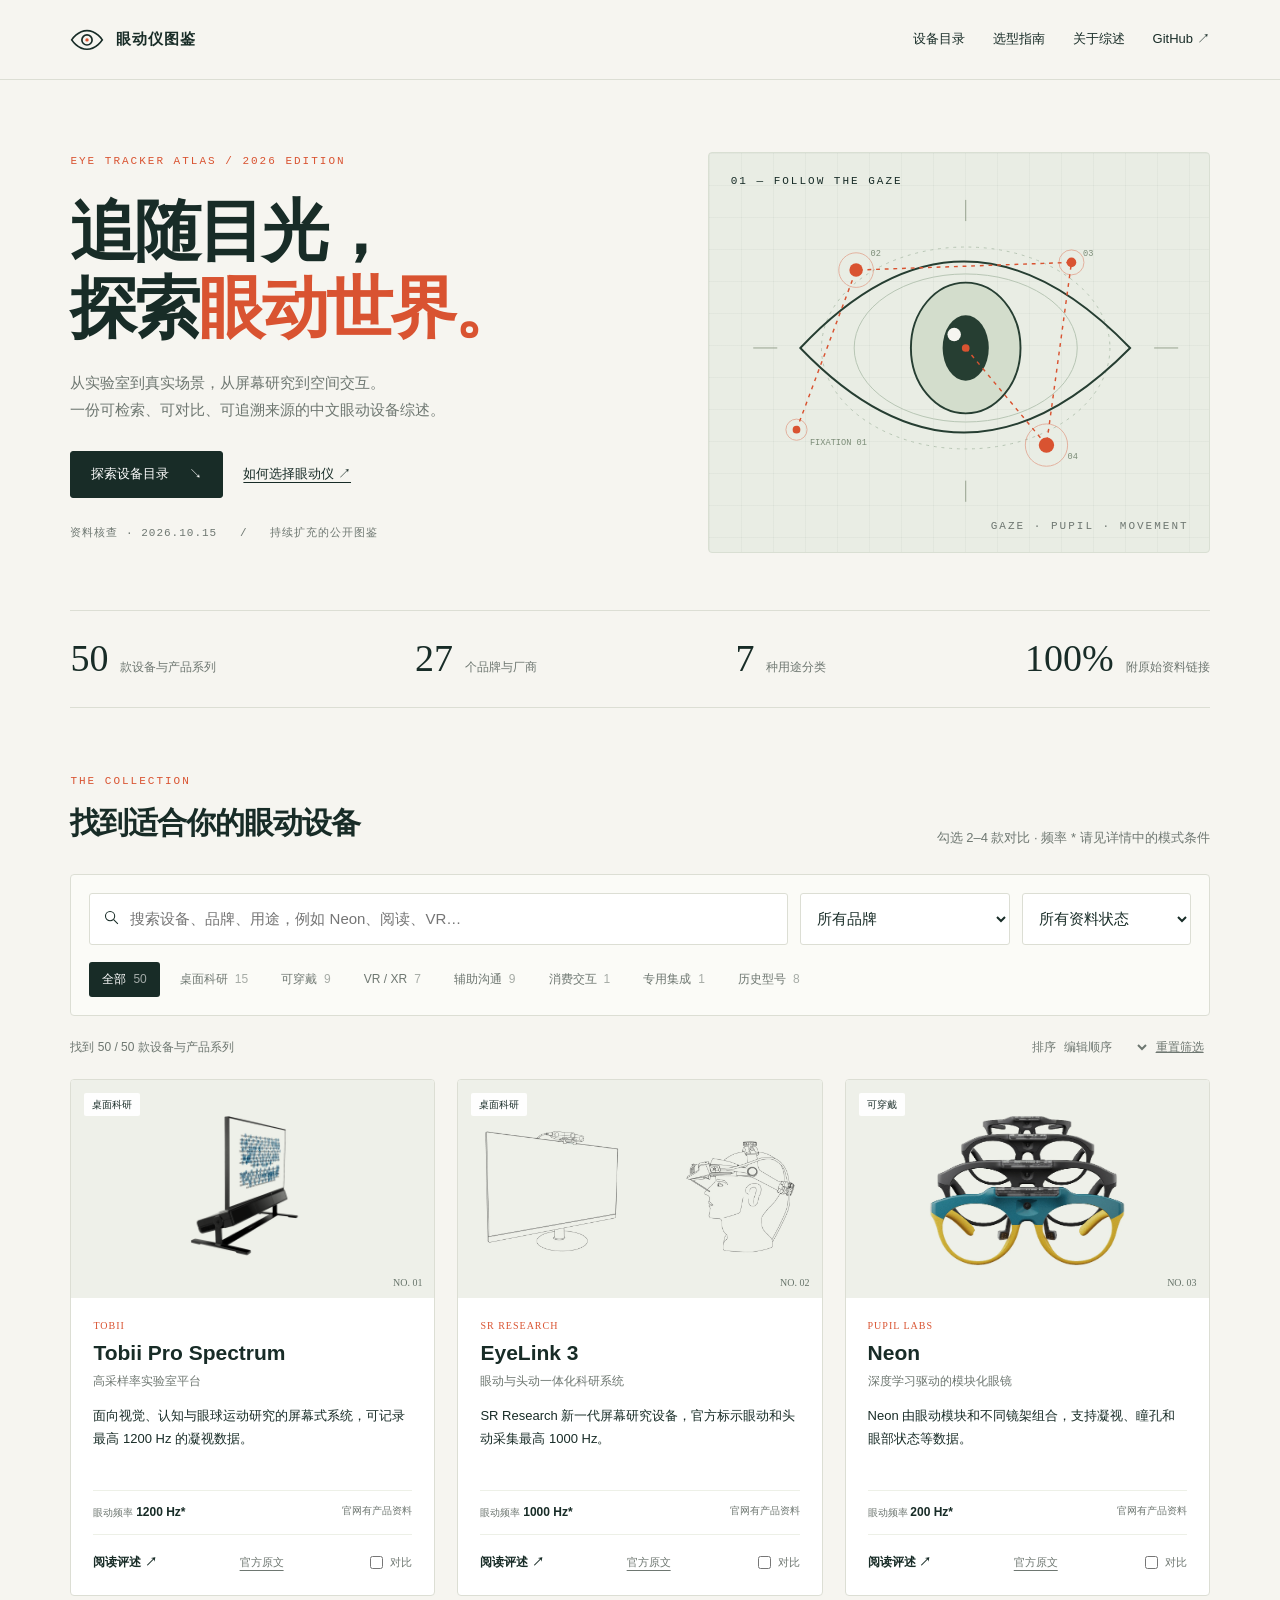
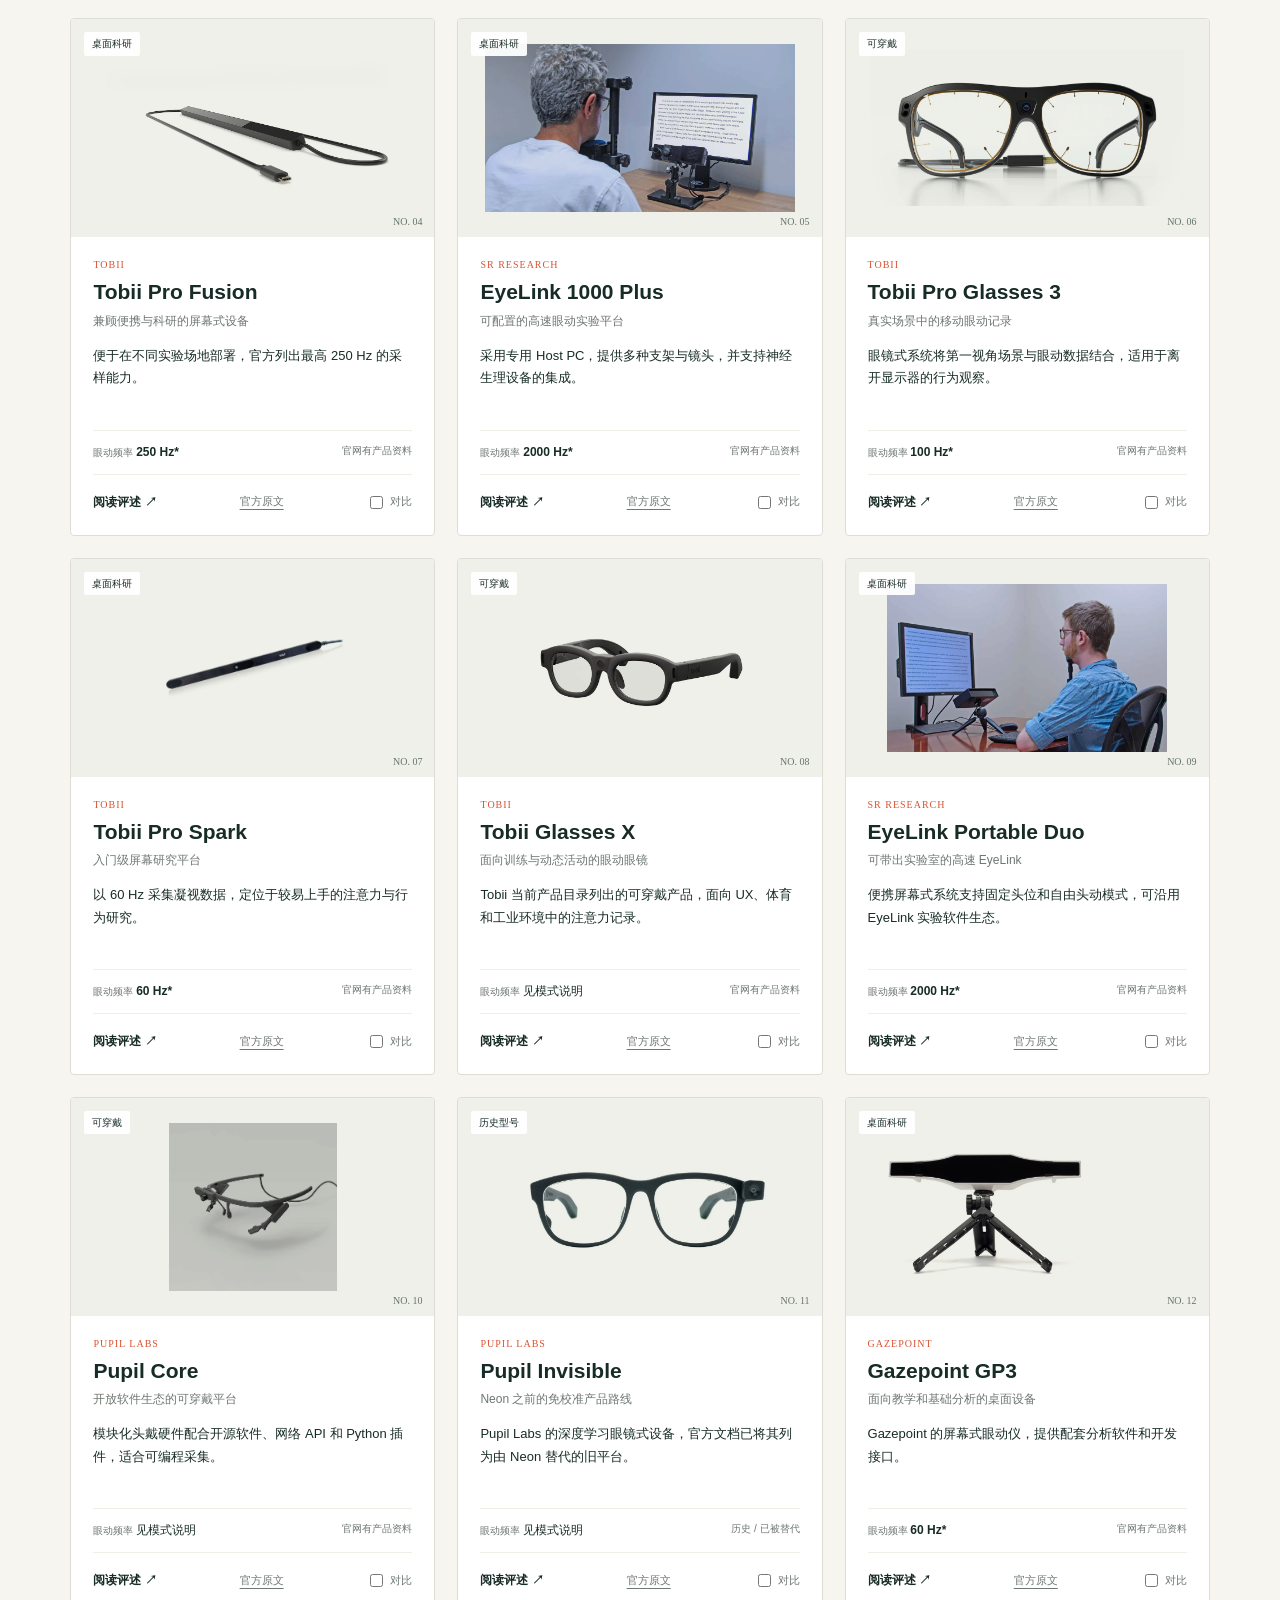
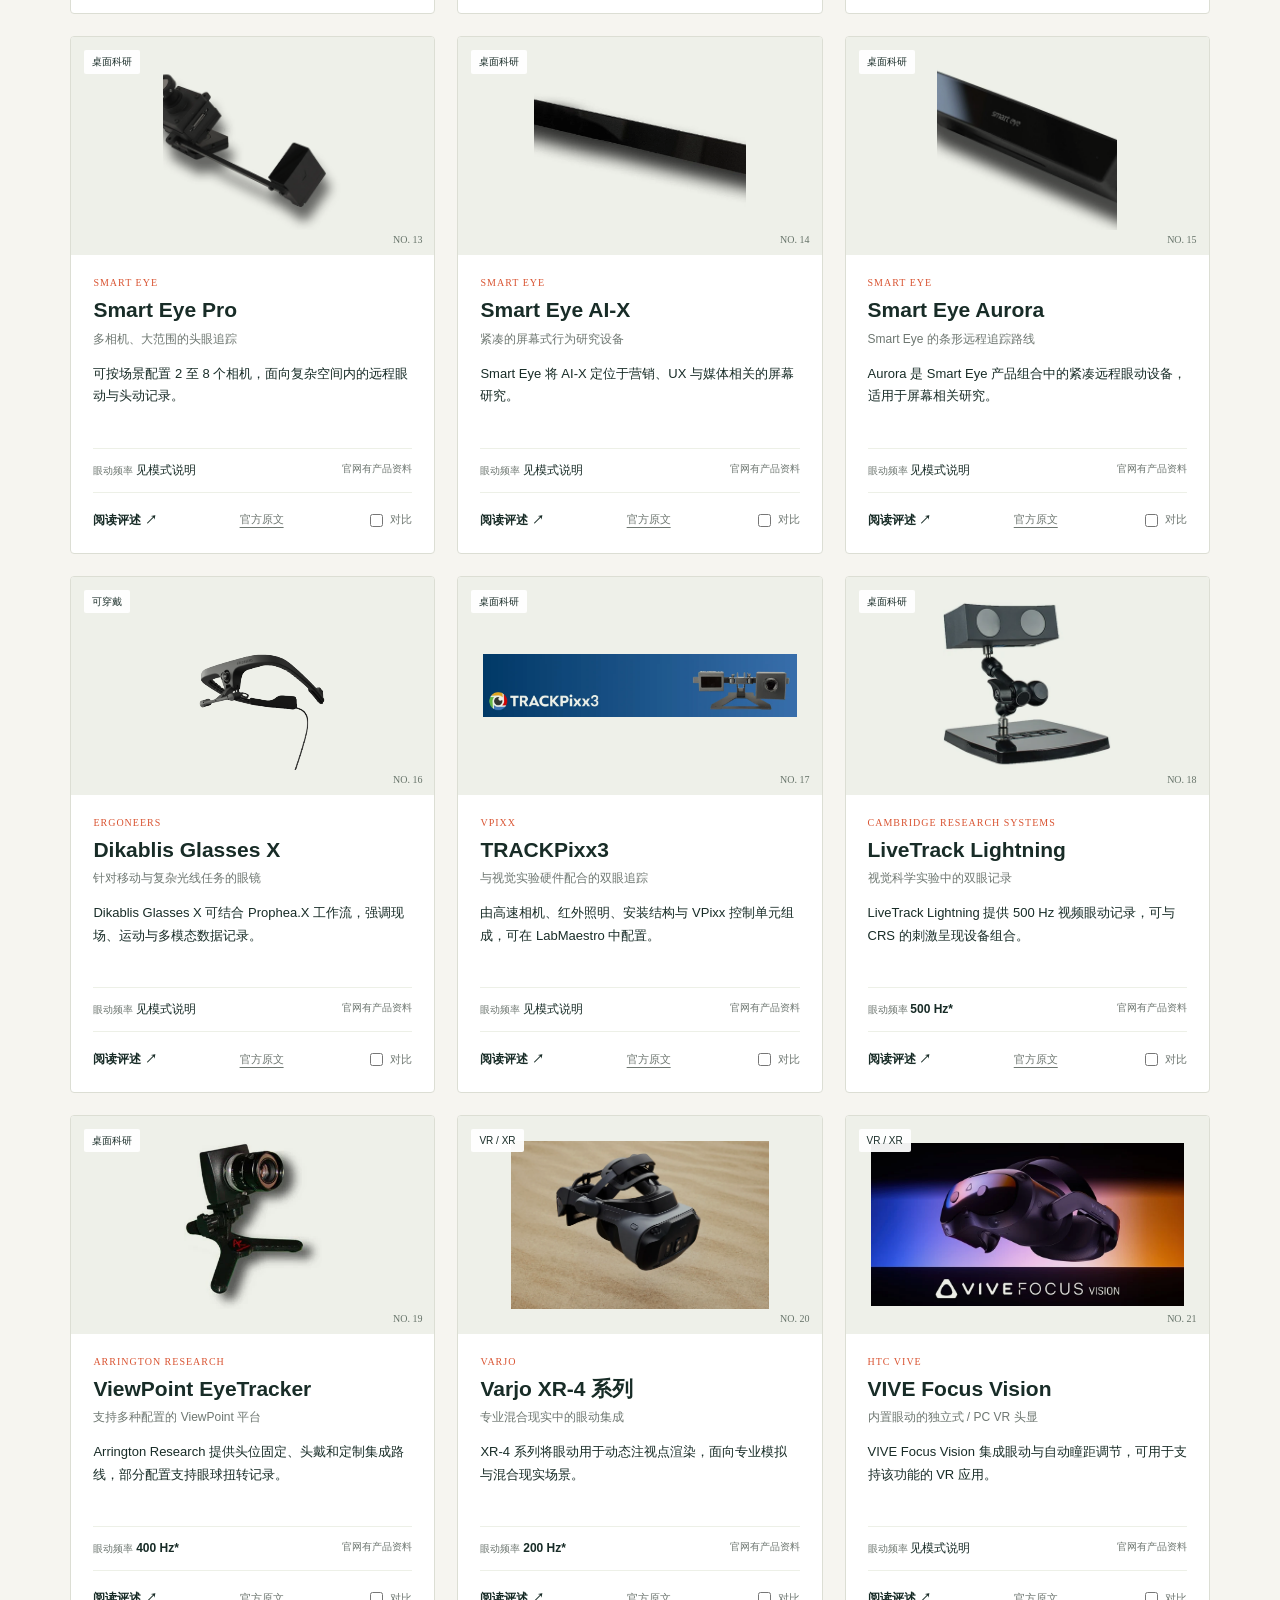
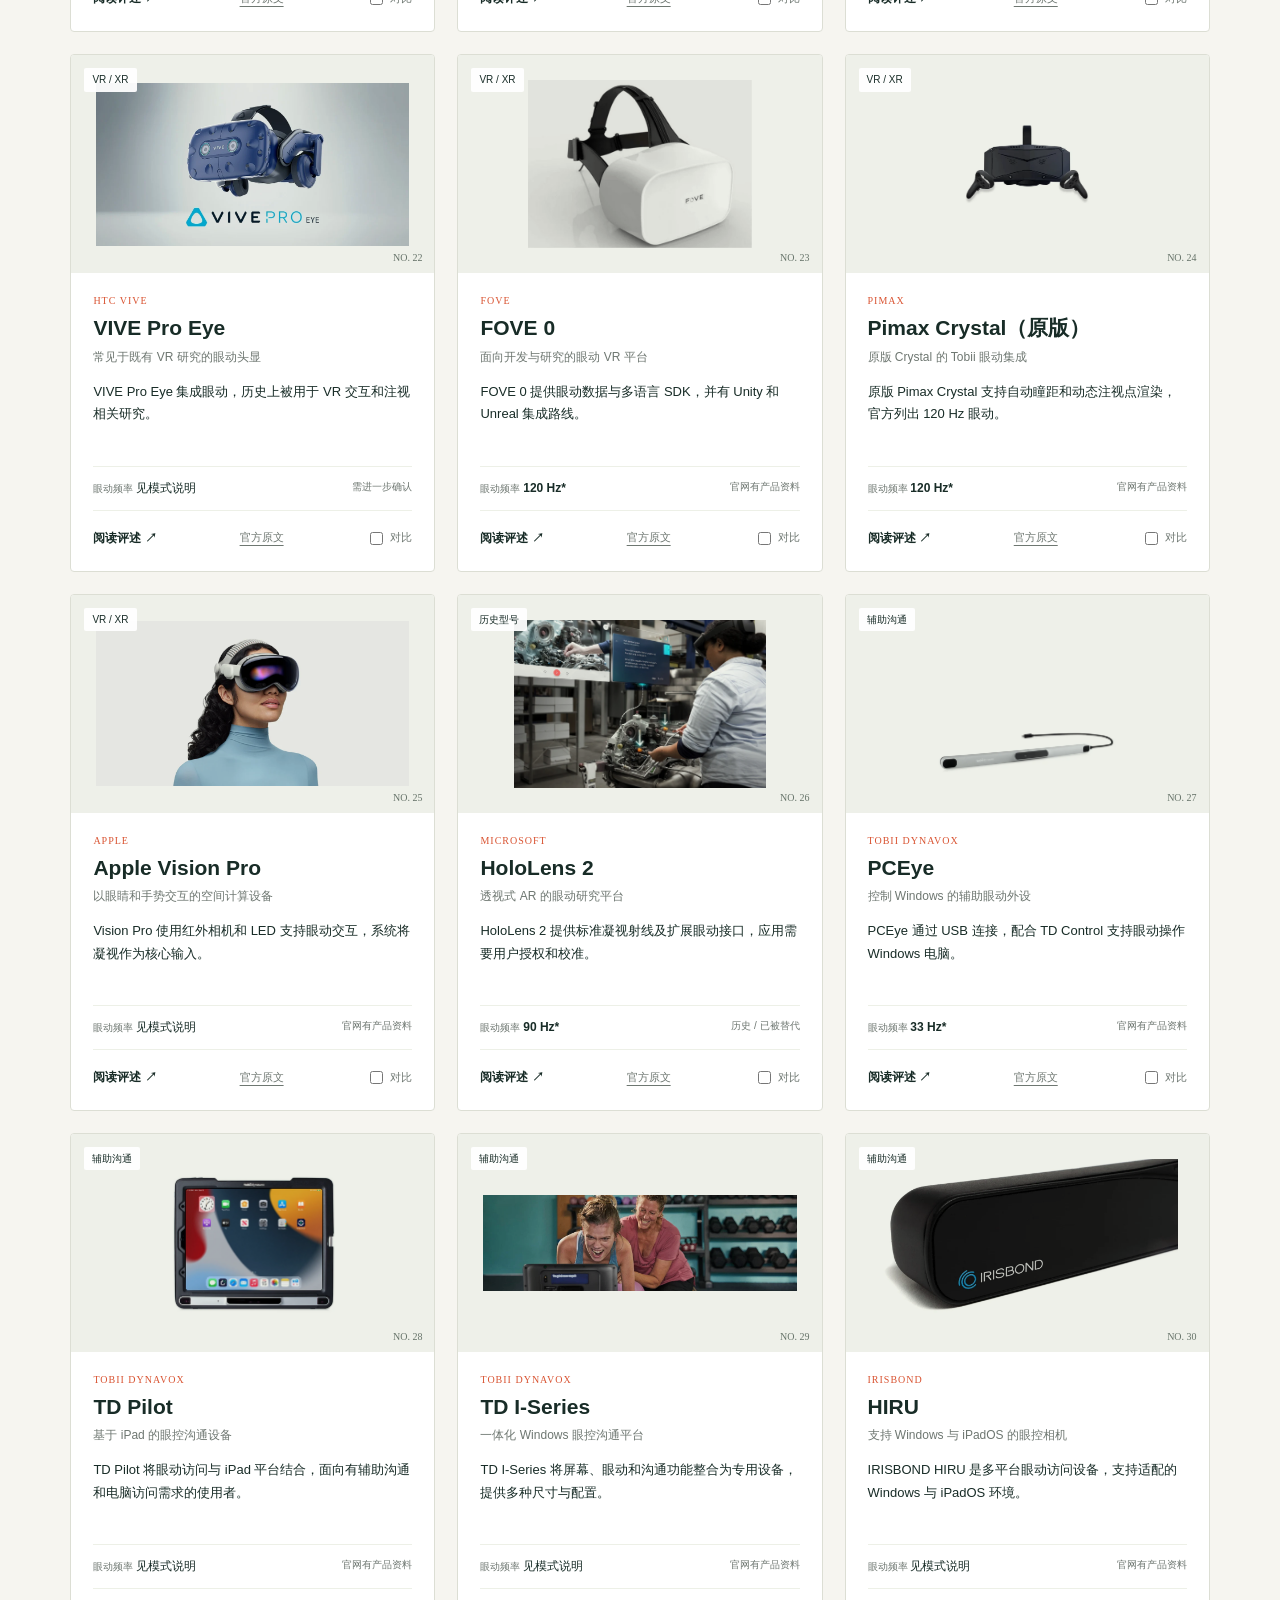
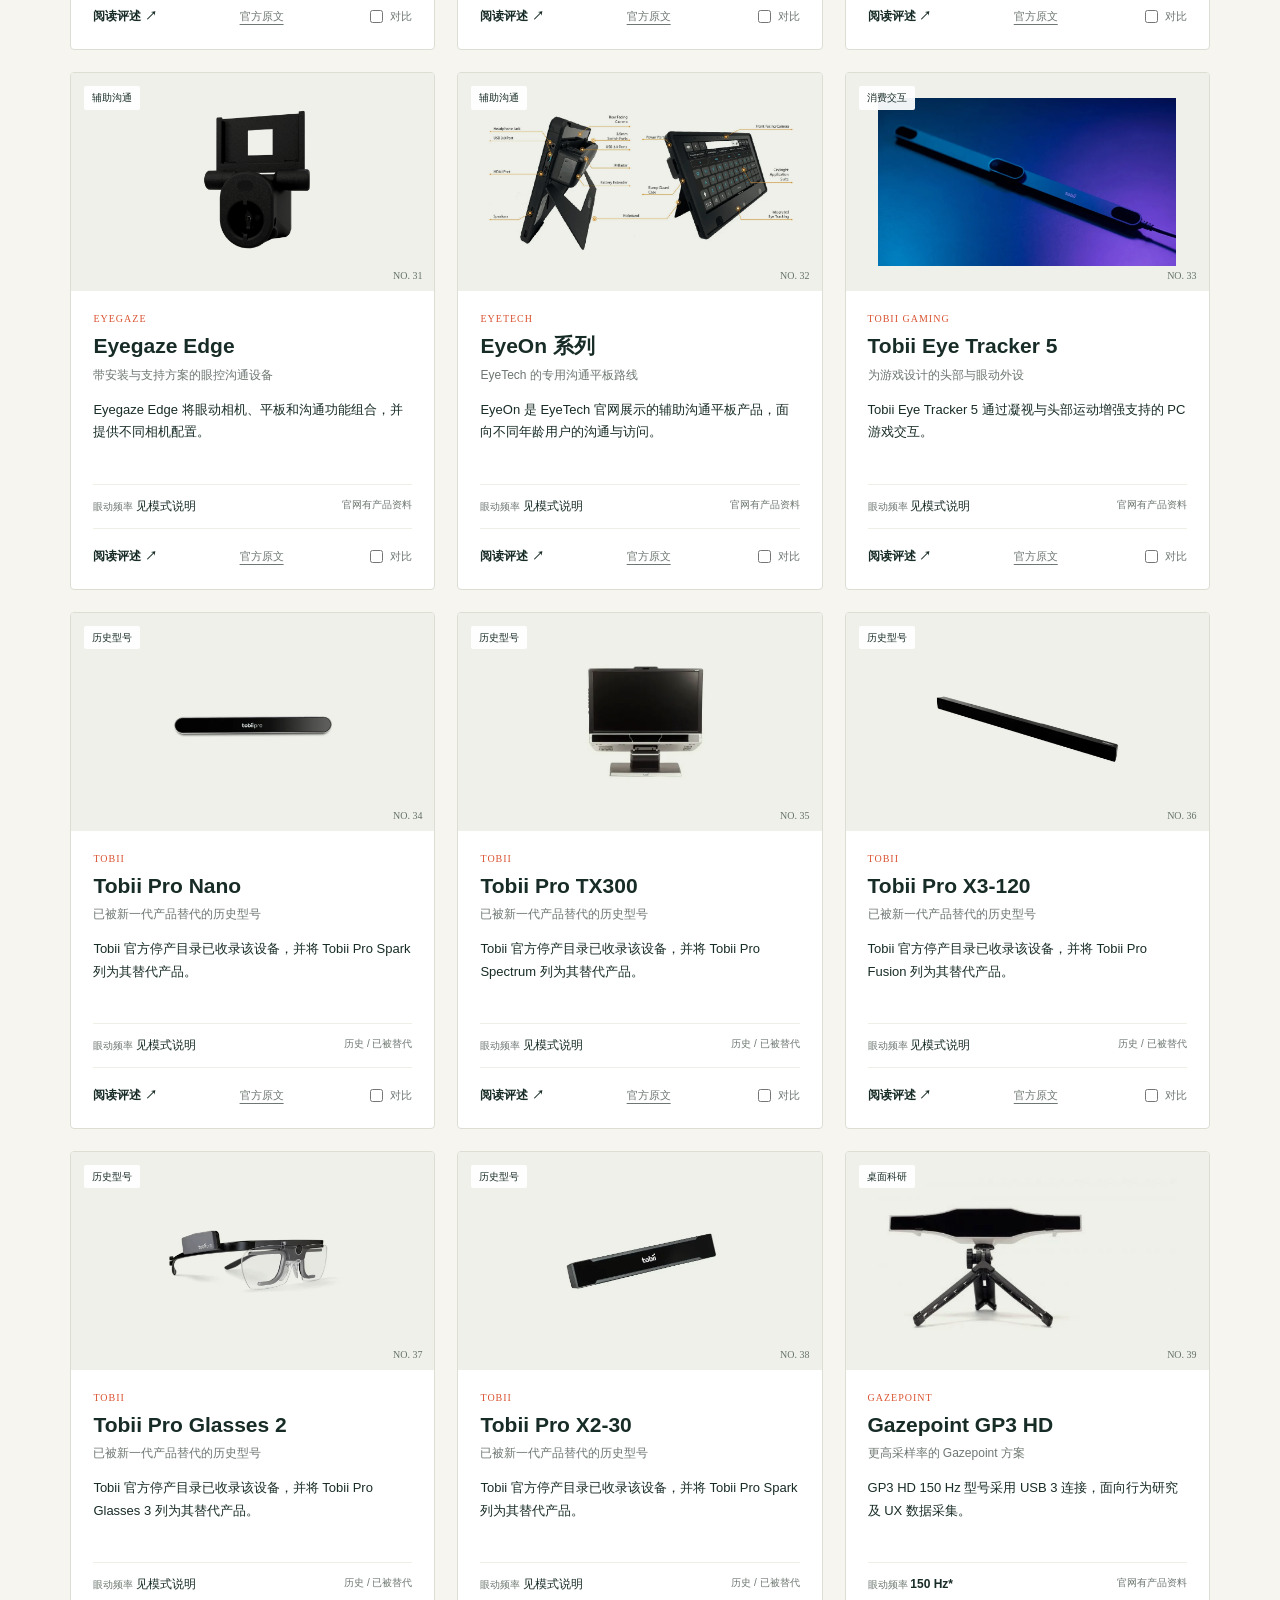
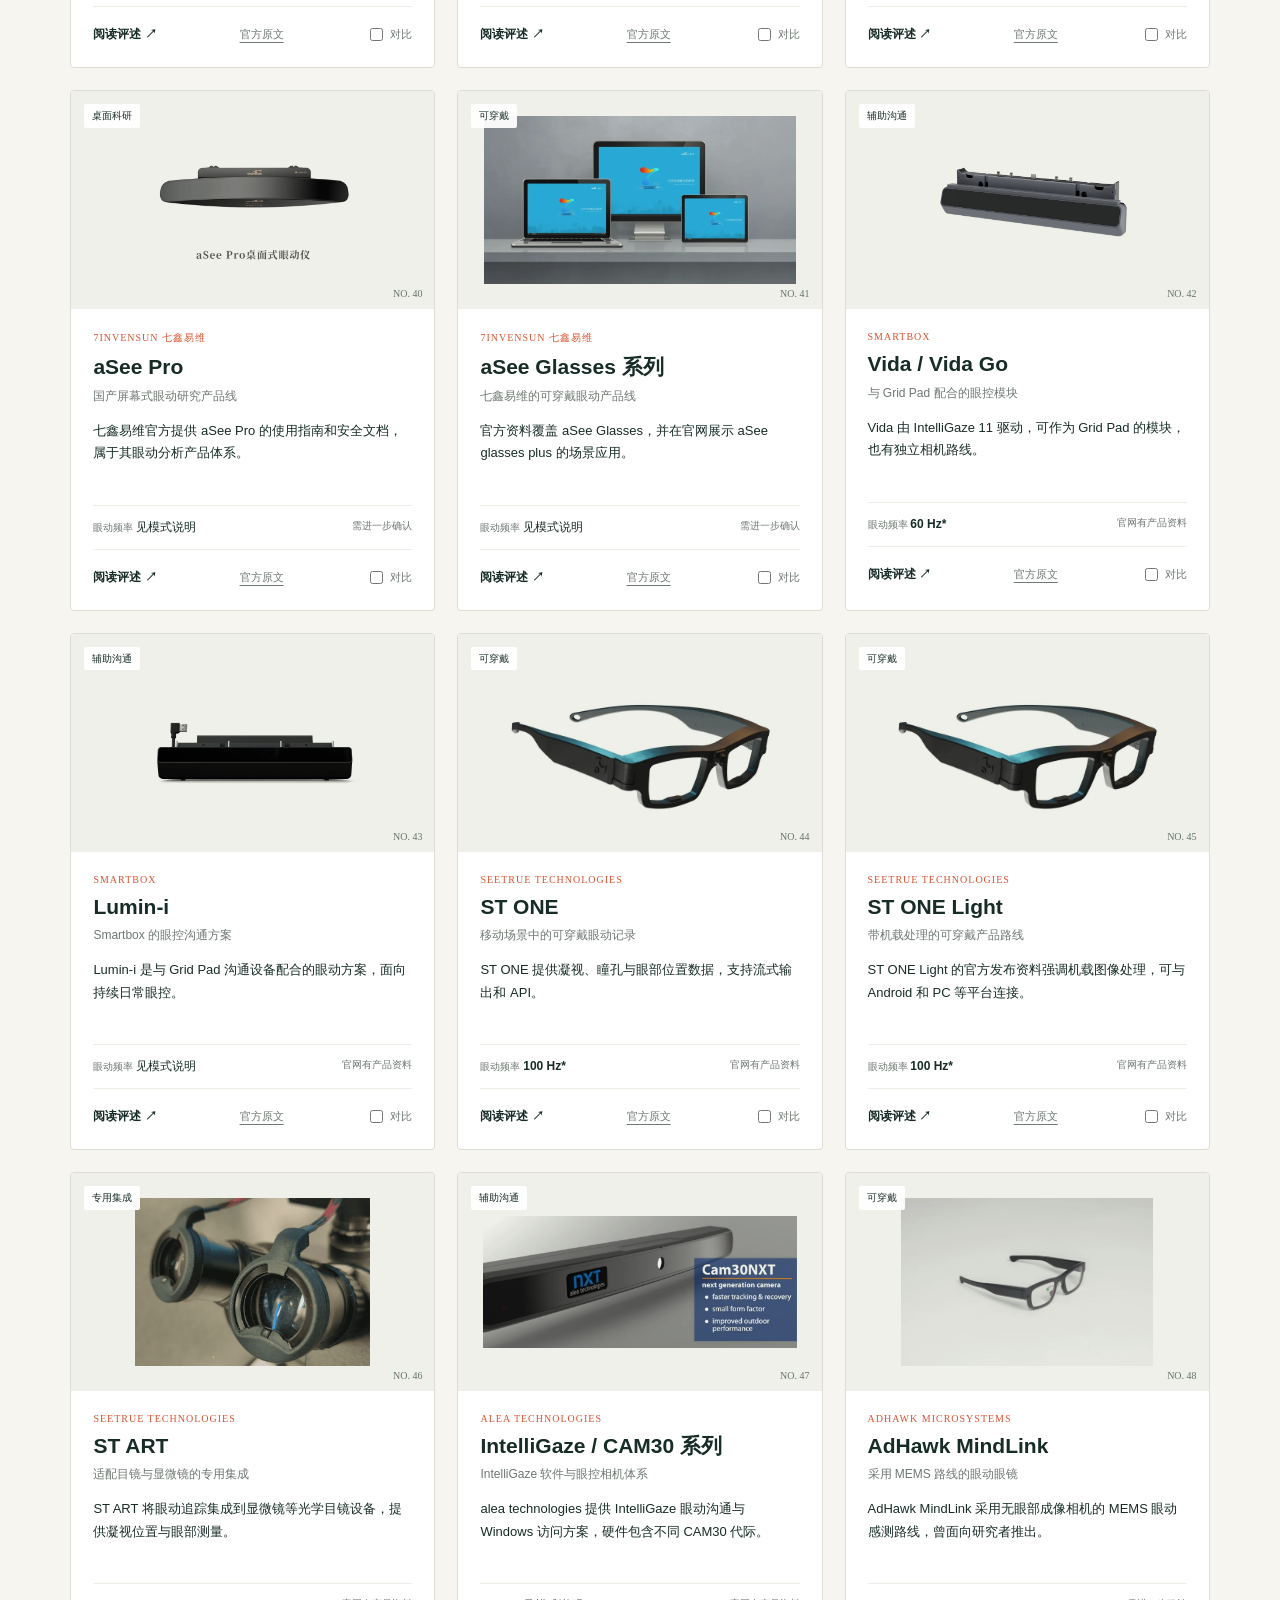
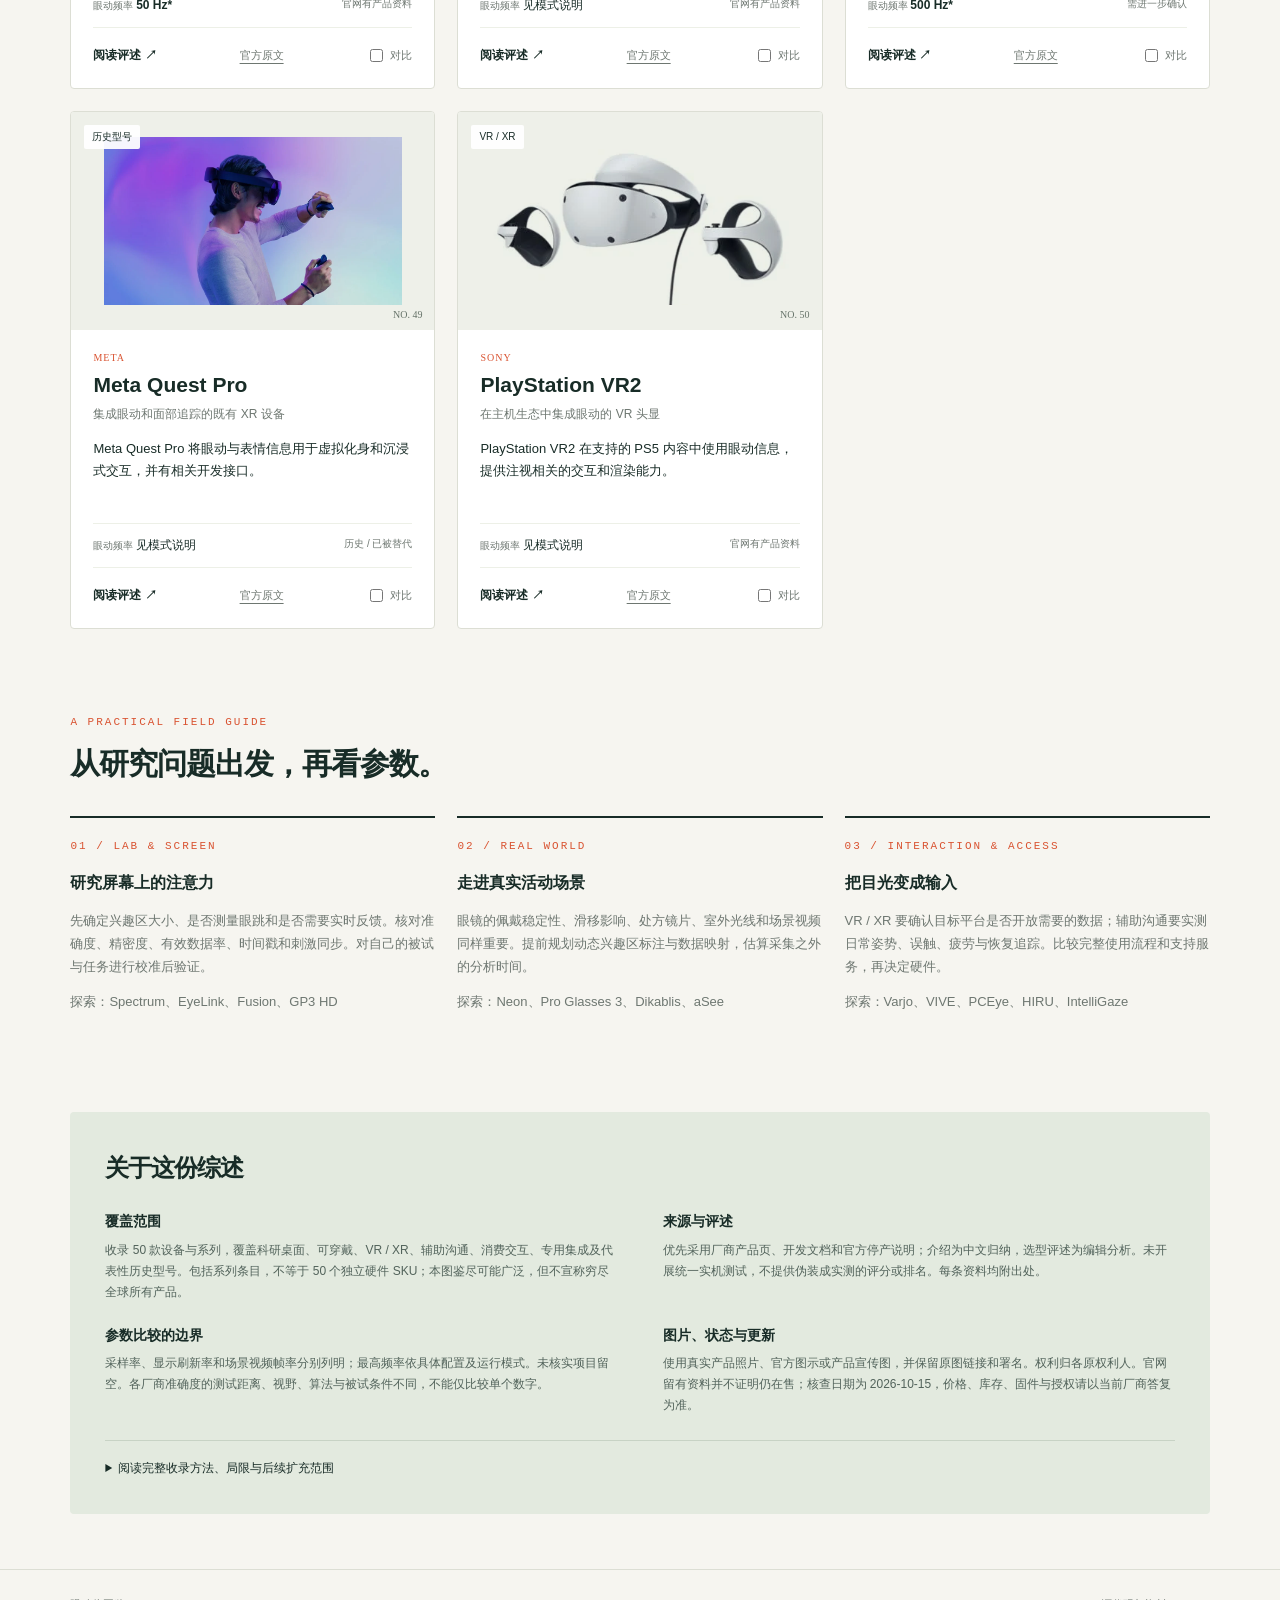
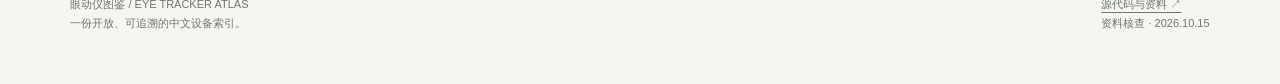
==== index.html @ 2a152bff "Publish Chinese eye tracker atlas with 50 sourced device profiles" ====
<!doctype html><html lang="zh-CN"><head><meta charset="UTF-8"><meta name="viewport" content="width=device-width,initial-scale=1"><meta name="description" content="眼动仪中文图鉴：科研桌面、可穿戴、VR/XR、辅助沟通和历史设备，附真实图片、选型评述、参数条件和官方来源。"><meta name="theme-color" content="#f6f5f0"><meta property="og:title" content="眼动仪图鉴 · Eye Tracker Atlas"><meta property="og:description" content="从实验室到真实世界，探索眼动追踪设备。"><meta property="og:image" content="https://sharkburger.github.io/eyetracker/assets/glasses3.webp"><title>眼动仪图鉴 · Eye Tracker Atlas</title><link rel="icon" href="favicon.svg" type="image/svg+xml"><link rel="stylesheet" href="style.css?v=atlas1015"><script src="app.js?v=atlas1015" defer></script></head><body>
<header><a class="brand" href="#"><svg viewBox="0 0 40 28" fill="none" aria-hidden="true"><path d="M2 14S9 3 20 3s18 11 18 11-7 11-18 11S2 14 2 14Z" stroke="currentColor" stroke-width="2"/><circle cx="20" cy="14" r="6" stroke="currentColor" stroke-width="2"/><circle cx="20" cy="14" r="2" fill="#d95331"/></svg><span>眼动仪图鉴</span></a><nav aria-label="主导航"><a href="#catalog">设备目录</a><a href="#guide">选型指南</a><a href="#method">关于综述</a><a class="github" href="https://github.com/sharkburger/eyetracker" target="_blank" rel="noopener noreferrer">GitHub ↗</a></nav></header>
<main><section class="hero"><div><div class="eyebrow">EYE TRACKER ATLAS / 2026 EDITION</div><h1>追随目光，<br>探索<em>眼动世界。</em></h1><p class="intro">从实验室到真实场景，从屏幕研究到空间交互。<br>一份可检索、可对比、可追溯来源的中文眼动设备综述。</p><div class="actions"><a class="solid" href="#catalog">探索设备目录 <span>↘</span></a><a href="#guide" style="font-size:13px">如何选择眼动仪 ↗</a></div><p class="mono" style="color:var(--muted);margin-top:27px;letter-spacing:1px">资料核查 · 2026.10.15 &nbsp; / &nbsp; 持续扩充的公开图鉴</p></div><div class="diagram" role="img" aria-label="眼动追踪示意图：凝视路径连接不同注视点，并汇聚到眼睛"><div class="caption mono">01 — FOLLOW THE GAZE</div><svg viewBox="0 0 520 400" fill="none"><ellipse cx="267" cy="195" rx="150" ry="105" stroke="#b6c4b2" stroke-width="1" stroke-dasharray="3 5"/><ellipse cx="267" cy="195" rx="116" ry="77" stroke="#b6c4b2" stroke-width="1"/><path d="M95 195Q264 15 438 195Q264 371 95 195Z" stroke="#263e32" stroke-width="2"/><ellipse cx="267" cy="195" rx="57" ry="68" fill="#d3ddcc" stroke="#263e32" stroke-width="2"/><ellipse cx="267" cy="195" rx="24" ry="34" fill="#263e32"/><circle cx="255" cy="181" r="7" fill="#f6f5f0"/><path d="M91 280L153 114L377 106L351 296L267 195" stroke="#d95331" stroke-width="1.5" stroke-dasharray="4 5"/><g fill="#d95331"><circle cx="91" cy="280" r="4"/><circle cx="153" cy="114" r="7"/><circle cx="377" cy="106" r="5"/><circle cx="351" cy="296" r="8"/><circle cx="267" cy="195" r="4"/></g><g stroke="#d95331" opacity=".4"><circle cx="91" cy="280" r="11"/><circle cx="153" cy="114" r="18"/><circle cx="377" cy="106" r="13"/><circle cx="351" cy="296" r="22"/></g><g fill="#7c8d78" font-family="monospace" font-size="9"><text x="105" y="296">FIXATION 01</text><text x="168" y="99">02</text><text x="389" y="99">03</text><text x="373" y="311">04</text></g><path d="M46 195h25m392 0h25M267 41v22m0 270v22" stroke="#94a18d"/></svg><div class="bottom mono">GAZE · PUPIL · MOVEMENT</div></div></section>
<section class="stats" aria-label="图鉴统计"><div class="stat"><strong>50</strong><span>款设备与产品系列</span></div><div class="stat"><strong>27</strong><span>个品牌与厂商</span></div><div class="stat"><strong>7</strong><span>种用途分类</span></div><div class="stat"><strong>100%</strong><span>附原始资料链接</span></div></section>
<section id="catalog"><div class="section-title"><div><div class="eyebrow">THE COLLECTION</div><h2>找到适合你的眼动设备</h2></div><p>勾选 2–4 款对比 · 频率 * 请见详情中的模式条件</p></div><noscript><p class="noscript">当前浏览器未启用 JavaScript，仍可阅读全部设备简介并打开官方链接；筛选、详情和对比需要启用 JavaScript。完整资料也可下载 JSON。</p></noscript><div class="toolbar"><div class="inputs"><div class="search"><svg viewBox="0 0 24 24" fill="none" stroke="currentColor" stroke-width="1.5" aria-hidden="true"><circle cx="10" cy="10" r="6.5"/><path d="m15 15 6 6"/></svg><input id="search" type="search" aria-label="搜索设备、品牌或用途" placeholder="搜索设备、品牌、用途，例如 Neon、阅读、VR…"></div><select id="brand" aria-label="筛选品牌"><option value="">所有品牌</option><option>7invensun 七鑫易维</option><option>AdHawk Microsystems</option><option>Apple</option><option>Arrington Research</option><option>Cambridge Research Systems</option><option>Ergoneers</option><option>EyeTech</option><option>Eyegaze</option><option>FOVE</option><option>Gazepoint</option><option>HTC VIVE</option><option>IRISBOND</option><option>Meta</option><option>Microsoft</option><option>Pimax</option><option>Pupil Labs</option><option>SR Research</option><option>SeeTrue Technologies</option><option>Smart Eye</option><option>Smartbox</option><option>Sony</option><option>Tobii</option><option>Tobii Dynavox</option><option>Tobii Gaming</option><option>VPixx</option><option>Varjo</option><option>alea technologies</option></select><select id="status" aria-label="筛选资料状态"><option value="">所有资料状态</option><option>官网有产品资料</option><option>历史 / 已被替代</option><option>需进一步确认</option></select></div><div class="tabs" role="group" aria-label="设备分类"><button type="button" data-category="全部" aria-pressed="true" class="active">全部<span>50</span></button><button type="button" data-category="桌面科研" aria-pressed="false" class="">桌面科研<span>15</span></button><button type="button" data-category="可穿戴" aria-pressed="false" class="">可穿戴<span>9</span></button><button type="button" data-category="VR / XR" aria-pressed="false" class="">VR / XR<span>7</span></button><button type="button" data-category="辅助沟通" aria-pressed="false" class="">辅助沟通<span>9</span></button><button type="button" data-category="消费交互" aria-pressed="false" class="">消费交互<span>1</span></button><button type="button" data-category="专用集成" aria-pressed="false" class="">专用集成<span>1</span></button><button type="button" data-category="历史型号" aria-pressed="false" class="">历史型号<span>8</span></button></div></div><div class="results-bar"><span id="result-count" aria-live="polite">50 款设备与产品系列</span><div><label for="sort">排序 </label><select id="sort" style="border:0;background:transparent;color:inherit;font-size:12px"><option value="default">编辑顺序</option><option value="name">名称 A–Z</option><option value="hz">所列采样率 ↓</option></select><button id="reset">重置筛选</button></div></div><div class="grid" id="grid"><article class="card" id="card-spectrum" data-id="spectrum"><div class="picture"><span class="category">桌面科研</span><img src="assets/spectrum.webp" alt="Tobii Pro Spectrum — 产品照片或官方图示" loading="lazy" width="360" height="220"><span class="number">NO. 01</span></div><div class="card-body"><div class="maker">Tobii</div><h3>Tobii Pro Spectrum</h3><p class="tagline">高采样率实验室平台</p><p class="desc">面向视觉、认知与眼球运动研究的屏幕式系统，可记录最高 1200 Hz 的凝视数据。</p><div class="specs"><span>眼动频率 <b>1200 Hz*</b></span><span>官网有产品资料</span></div><div class="card-actions"><button class="detail" data-device="spectrum" aria-label="查看 Tobii Pro Spectrum 完整介绍">阅读评述 ↗</button><a href="https://www.tobii.com/products/eye-trackers/screen-based/tobii-pro-spectrum" target="_blank" rel="noopener noreferrer" aria-label="Tobii Pro Spectrum 官方原文">官方原文</a><label class="compare-label"><input type="checkbox" class="compare-check" value="spectrum" aria-label="对比 Tobii Pro Spectrum"> 对比</label></div></div></article>
<article class="card" id="card-eyelink3" data-id="eyelink3"><div class="picture"><span class="category">桌面科研</span><img src="assets/eyelink3.webp" alt="EyeLink 3 — 产品照片或官方图示" loading="lazy" width="360" height="220"><span class="number">NO. 02</span></div><div class="card-body"><div class="maker">SR Research</div><h3>EyeLink 3</h3><p class="tagline">眼动与头动一体化科研系统</p><p class="desc">SR Research 新一代屏幕研究设备，官方标示眼动和头动采集最高 1000 Hz。</p><div class="specs"><span>眼动频率 <b>1000 Hz*</b></span><span>官网有产品资料</span></div><div class="card-actions"><button class="detail" data-device="eyelink3" aria-label="查看 EyeLink 3 完整介绍">阅读评述 ↗</button><a href="https://www.sr-research.com/eyelink-3/" target="_blank" rel="noopener noreferrer" aria-label="EyeLink 3 官方原文">官方原文</a><label class="compare-label"><input type="checkbox" class="compare-check" value="eyelink3" aria-label="对比 EyeLink 3"> 对比</label></div></div></article>
<article class="card" id="card-neon" data-id="neon"><div class="picture"><span class="category">可穿戴</span><img src="assets/neon.webp" alt="Neon — 产品照片或官方图示" loading="lazy" width="360" height="220"><span class="number">NO. 03</span></div><div class="card-body"><div class="maker">Pupil Labs</div><h3>Neon</h3><p class="tagline">深度学习驱动的模块化眼镜</p><p class="desc">Neon 由眼动模块和不同镜架组合，支持凝视、瞳孔和眼部状态等数据。</p><div class="specs"><span>眼动频率 <b>200 Hz*</b></span><span>官网有产品资料</span></div><div class="card-actions"><button class="detail" data-device="neon" aria-label="查看 Neon 完整介绍">阅读评述 ↗</button><a href="https://pupil-labs.com/products/neon" target="_blank" rel="noopener noreferrer" aria-label="Neon 官方原文">官方原文</a><label class="compare-label"><input type="checkbox" class="compare-check" value="neon" aria-label="对比 Neon"> 对比</label></div></div></article>
<article class="card" id="card-fusion" data-id="fusion"><div class="picture"><span class="category">桌面科研</span><img src="assets/fusion.webp" alt="Tobii Pro Fusion — 产品照片或官方图示" loading="lazy" width="360" height="220"><span class="number">NO. 04</span></div><div class="card-body"><div class="maker">Tobii</div><h3>Tobii Pro Fusion</h3><p class="tagline">兼顾便携与科研的屏幕式设备</p><p class="desc">便于在不同实验场地部署，官方列出最高 250 Hz 的采样能力。</p><div class="specs"><span>眼动频率 <b>250 Hz*</b></span><span>官网有产品资料</span></div><div class="card-actions"><button class="detail" data-device="fusion" aria-label="查看 Tobii Pro Fusion 完整介绍">阅读评述 ↗</button><a href="https://www.tobii.com/products/eye-trackers/screen-based/tobii-pro-fusion" target="_blank" rel="noopener noreferrer" aria-label="Tobii Pro Fusion 官方原文">官方原文</a><label class="compare-label"><input type="checkbox" class="compare-check" value="fusion" aria-label="对比 Tobii Pro Fusion"> 对比</label></div></div></article>
<article class="card" id="card-eyelink1000" data-id="eyelink1000"><div class="picture"><span class="category">桌面科研</span><img src="assets/eyelink1000.webp" alt="EyeLink 1000 Plus — 产品照片或官方图示" loading="lazy" width="360" height="220"><span class="number">NO. 05</span></div><div class="card-body"><div class="maker">SR Research</div><h3>EyeLink 1000 Plus</h3><p class="tagline">可配置的高速眼动实验平台</p><p class="desc">采用专用 Host PC，提供多种支架与镜头，并支持神经生理设备的集成。</p><div class="specs"><span>眼动频率 <b>2000 Hz*</b></span><span>官网有产品资料</span></div><div class="card-actions"><button class="detail" data-device="eyelink1000" aria-label="查看 EyeLink 1000 Plus 完整介绍">阅读评述 ↗</button><a href="https://www.sr-research.com/eyelink-1000-plus/" target="_blank" rel="noopener noreferrer" aria-label="EyeLink 1000 Plus 官方原文">官方原文</a><label class="compare-label"><input type="checkbox" class="compare-check" value="eyelink1000" aria-label="对比 EyeLink 1000 Plus"> 对比</label></div></div></article>
<article class="card" id="card-glasses3" data-id="glasses3"><div class="picture"><span class="category">可穿戴</span><img src="assets/glasses3.webp" alt="Tobii Pro Glasses 3 — 产品照片或官方图示" loading="lazy" width="360" height="220"><span class="number">NO. 06</span></div><div class="card-body"><div class="maker">Tobii</div><h3>Tobii Pro Glasses 3</h3><p class="tagline">真实场景中的移动眼动记录</p><p class="desc">眼镜式系统将第一视角场景与眼动数据结合，适用于离开显示器的行为观察。</p><div class="specs"><span>眼动频率 <b>100 Hz*</b></span><span>官网有产品资料</span></div><div class="card-actions"><button class="detail" data-device="glasses3" aria-label="查看 Tobii Pro Glasses 3 完整介绍">阅读评述 ↗</button><a href="https://www.tobii.com/products/eye-trackers/wearables/tobii-pro-glasses-3" target="_blank" rel="noopener noreferrer" aria-label="Tobii Pro Glasses 3 官方原文">官方原文</a><label class="compare-label"><input type="checkbox" class="compare-check" value="glasses3" aria-label="对比 Tobii Pro Glasses 3"> 对比</label></div></div></article>
<article class="card" id="card-spark" data-id="spark"><div class="picture"><span class="category">桌面科研</span><img src="assets/spark.webp" alt="Tobii Pro Spark — 产品照片或官方图示" loading="lazy" width="360" height="220"><span class="number">NO. 07</span></div><div class="card-body"><div class="maker">Tobii</div><h3>Tobii Pro Spark</h3><p class="tagline">入门级屏幕研究平台</p><p class="desc">以 60 Hz 采集凝视数据，定位于较易上手的注意力与行为研究。</p><div class="specs"><span>眼动频率 <b>60 Hz*</b></span><span>官网有产品资料</span></div><div class="card-actions"><button class="detail" data-device="spark" aria-label="查看 Tobii Pro Spark 完整介绍">阅读评述 ↗</button><a href="https://www.tobii.com/products/eye-trackers/screen-based/tobii-pro-spark" target="_blank" rel="noopener noreferrer" aria-label="Tobii Pro Spark 官方原文">官方原文</a><label class="compare-label"><input type="checkbox" class="compare-check" value="spark" aria-label="对比 Tobii Pro Spark"> 对比</label></div></div></article>
<article class="card" id="card-glassesx" data-id="glassesx"><div class="picture"><span class="category">可穿戴</span><img src="assets/glassesx.webp" alt="Tobii Glasses X — 产品照片或官方图示" loading="lazy" width="360" height="220"><span class="number">NO. 08</span></div><div class="card-body"><div class="maker">Tobii</div><h3>Tobii Glasses X</h3><p class="tagline">面向训练与动态活动的眼动眼镜</p><p class="desc">Tobii 当前产品目录列出的可穿戴产品，面向 UX、体育和工业环境中的注意力记录。</p><div class="specs"><span>眼动频率 <b>见模式说明</b></span><span>官网有产品资料</span></div><div class="card-actions"><button class="detail" data-device="glassesx" aria-label="查看 Tobii Glasses X 完整介绍">阅读评述 ↗</button><a href="https://www.tobii.com/products/eye-trackers/wearables/tobii-glasses-x" target="_blank" rel="noopener noreferrer" aria-label="Tobii Glasses X 官方原文">官方原文</a><label class="compare-label"><input type="checkbox" class="compare-check" value="glassesx" aria-label="对比 Tobii Glasses X"> 对比</label></div></div></article>
<article class="card" id="card-duo" data-id="duo"><div class="picture"><span class="category">桌面科研</span><img src="assets/duo.webp" alt="EyeLink Portable Duo — 产品照片或官方图示" loading="lazy" width="360" height="220"><span class="number">NO. 09</span></div><div class="card-body"><div class="maker">SR Research</div><h3>EyeLink Portable Duo</h3><p class="tagline">可带出实验室的高速 EyeLink</p><p class="desc">便携屏幕式系统支持固定头位和自由头动模式，可沿用 EyeLink 实验软件生态。</p><div class="specs"><span>眼动频率 <b>2000 Hz*</b></span><span>官网有产品资料</span></div><div class="card-actions"><button class="detail" data-device="duo" aria-label="查看 EyeLink Portable Duo 完整介绍">阅读评述 ↗</button><a href="https://www.sr-research.com/eyelink-portable-duo/" target="_blank" rel="noopener noreferrer" aria-label="EyeLink Portable Duo 官方原文">官方原文</a><label class="compare-label"><input type="checkbox" class="compare-check" value="duo" aria-label="对比 EyeLink Portable Duo"> 对比</label></div></div></article>
<article class="card" id="card-core" data-id="core"><div class="picture"><span class="category">可穿戴</span><img src="assets/core.webp" alt="Pupil Core — 产品照片或官方图示" loading="lazy" width="360" height="220"><span class="number">NO. 10</span></div><div class="card-body"><div class="maker">Pupil Labs</div><h3>Pupil Core</h3><p class="tagline">开放软件生态的可穿戴平台</p><p class="desc">模块化头戴硬件配合开源软件、网络 API 和 Python 插件，适合可编程采集。</p><div class="specs"><span>眼动频率 <b>见模式说明</b></span><span>官网有产品资料</span></div><div class="card-actions"><button class="detail" data-device="core" aria-label="查看 Pupil Core 完整介绍">阅读评述 ↗</button><a href="https://pupil-labs.com/products/core" target="_blank" rel="noopener noreferrer" aria-label="Pupil Core 官方原文">官方原文</a><label class="compare-label"><input type="checkbox" class="compare-check" value="core" aria-label="对比 Pupil Core"> 对比</label></div></div></article>
<article class="card" id="card-invisible" data-id="invisible"><div class="picture"><span class="category">历史型号</span><img src="assets/invisible.webp" alt="Pupil Invisible — 产品照片或官方图示" loading="lazy" width="360" height="220"><span class="number">NO. 11</span></div><div class="card-body"><div class="maker">Pupil Labs</div><h3>Pupil Invisible</h3><p class="tagline">Neon 之前的免校准产品路线</p><p class="desc">Pupil Labs 的深度学习眼镜式设备，官方文档已将其列为由 Neon 替代的旧平台。</p><div class="specs"><span>眼动频率 <b>见模式说明</b></span><span>历史 / 已被替代</span></div><div class="card-actions"><button class="detail" data-device="invisible" aria-label="查看 Pupil Invisible 完整介绍">阅读评述 ↗</button><a href="https://docs.pupil-labs.com/invisible/" target="_blank" rel="noopener noreferrer" aria-label="Pupil Invisible 官方原文">官方原文</a><label class="compare-label"><input type="checkbox" class="compare-check" value="invisible" aria-label="对比 Pupil Invisible"> 对比</label></div></div></article>
<article class="card" id="card-gp3" data-id="gp3"><div class="picture"><span class="category">桌面科研</span><img src="assets/gp3.webp" alt="Gazepoint GP3 — 产品照片或官方图示" loading="lazy" width="360" height="220"><span class="number">NO. 12</span></div><div class="card-body"><div class="maker">Gazepoint</div><h3>Gazepoint GP3</h3><p class="tagline">面向教学和基础分析的桌面设备</p><p class="desc">Gazepoint 的屏幕式眼动仪，提供配套分析软件和开发接口。</p><div class="specs"><span>眼动频率 <b>60 Hz*</b></span><span>官网有产品资料</span></div><div class="card-actions"><button class="detail" data-device="gp3" aria-label="查看 Gazepoint GP3 完整介绍">阅读评述 ↗</button><a href="https://www.gazept.com/product/gazepoint-gp3-eye-tracker/" target="_blank" rel="noopener noreferrer" aria-label="Gazepoint GP3 官方原文">官方原文</a><label class="compare-label"><input type="checkbox" class="compare-check" value="gp3" aria-label="对比 Gazepoint GP3"> 对比</label></div></div></article>
<article class="card" id="card-smarteyepro" data-id="smarteyepro"><div class="picture"><span class="category">桌面科研</span><img src="assets/smarteyepro.webp" alt="Smart Eye Pro — 产品照片或官方图示" loading="lazy" width="360" height="220"><span class="number">NO. 13</span></div><div class="card-body"><div class="maker">Smart Eye</div><h3>Smart Eye Pro</h3><p class="tagline">多相机、大范围的头眼追踪</p><p class="desc">可按场景配置 2 至 8 个相机，面向复杂空间内的远程眼动与头动记录。</p><div class="specs"><span>眼动频率 <b>见模式说明</b></span><span>官网有产品资料</span></div><div class="card-actions"><button class="detail" data-device="smarteyepro" aria-label="查看 Smart Eye Pro 完整介绍">阅读评述 ↗</button><a href="https://smarteye.se/smart-eye-pro/" target="_blank" rel="noopener noreferrer" aria-label="Smart Eye Pro 官方原文">官方原文</a><label class="compare-label"><input type="checkbox" class="compare-check" value="smarteyepro" aria-label="对比 Smart Eye Pro"> 对比</label></div></div></article>
<article class="card" id="card-aix" data-id="aix"><div class="picture"><span class="category">桌面科研</span><img src="assets/aix.webp" alt="Smart Eye AI-X — 产品照片或官方图示" loading="lazy" width="360" height="220"><span class="number">NO. 14</span></div><div class="card-body"><div class="maker">Smart Eye</div><h3>Smart Eye AI-X</h3><p class="tagline">紧凑的屏幕式行为研究设备</p><p class="desc">Smart Eye 将 AI-X 定位于营销、UX 与媒体相关的屏幕研究。</p><div class="specs"><span>眼动频率 <b>见模式说明</b></span><span>官网有产品资料</span></div><div class="card-actions"><button class="detail" data-device="aix" aria-label="查看 Smart Eye AI-X 完整介绍">阅读评述 ↗</button><a href="https://smarteye.se/ai-x/" target="_blank" rel="noopener noreferrer" aria-label="Smart Eye AI-X 官方原文">官方原文</a><label class="compare-label"><input type="checkbox" class="compare-check" value="aix" aria-label="对比 Smart Eye AI-X"> 对比</label></div></div></article>
<article class="card" id="card-aurora" data-id="aurora"><div class="picture"><span class="category">桌面科研</span><img src="assets/aurora.webp" alt="Smart Eye Aurora — 产品照片或官方图示" loading="lazy" width="360" height="220"><span class="number">NO. 15</span></div><div class="card-body"><div class="maker">Smart Eye</div><h3>Smart Eye Aurora</h3><p class="tagline">Smart Eye 的条形远程追踪路线</p><p class="desc">Aurora 是 Smart Eye 产品组合中的紧凑远程眼动设备，适用于屏幕相关研究。</p><div class="specs"><span>眼动频率 <b>见模式说明</b></span><span>官网有产品资料</span></div><div class="card-actions"><button class="detail" data-device="aurora" aria-label="查看 Smart Eye Aurora 完整介绍">阅读评述 ↗</button><a href="https://smarteye.se/aurora/" target="_blank" rel="noopener noreferrer" aria-label="Smart Eye Aurora 官方原文">官方原文</a><label class="compare-label"><input type="checkbox" class="compare-check" value="aurora" aria-label="对比 Smart Eye Aurora"> 对比</label></div></div></article>
<article class="card" id="card-dikablis" data-id="dikablis"><div class="picture"><span class="category">可穿戴</span><img src="assets/dikablis.svg" alt="Dikablis Glasses X — 产品照片或官方图示" loading="lazy" width="360" height="220"><span class="number">NO. 16</span></div><div class="card-body"><div class="maker">Ergoneers</div><h3>Dikablis Glasses X</h3><p class="tagline">针对移动与复杂光线任务的眼镜</p><p class="desc">Dikablis Glasses X 可结合 Prophea.X 工作流，强调现场、运动与多模态数据记录。</p><div class="specs"><span>眼动频率 <b>见模式说明</b></span><span>官网有产品资料</span></div><div class="card-actions"><button class="detail" data-device="dikablis" aria-label="查看 Dikablis Glasses X 完整介绍">阅读评述 ↗</button><a href="https://ergoneers.com/solutions-mobile-eye-tracker-dikablis/" target="_blank" rel="noopener noreferrer" aria-label="Dikablis Glasses X 官方原文">官方原文</a><label class="compare-label"><input type="checkbox" class="compare-check" value="dikablis" aria-label="对比 Dikablis Glasses X"> 对比</label></div></div></article>
<article class="card" id="card-trackpixx" data-id="trackpixx"><div class="picture"><span class="category">桌面科研</span><img src="assets/trackpixx.webp" alt="TRACKPixx3 — 产品照片或官方图示" loading="lazy" width="360" height="220"><span class="number">NO. 17</span></div><div class="card-body"><div class="maker">VPixx</div><h3>TRACKPixx3</h3><p class="tagline">与视觉实验硬件配合的双眼追踪</p><p class="desc">由高速相机、红外照明、安装结构与 VPixx 控制单元组成，可在 LabMaestro 中配置。</p><div class="specs"><span>眼动频率 <b>见模式说明</b></span><span>官网有产品资料</span></div><div class="card-actions"><button class="detail" data-device="trackpixx" aria-label="查看 TRACKPixx3 完整介绍">阅读评述 ↗</button><a href="https://docs.vpixx.com/hardware/trackpixx3" target="_blank" rel="noopener noreferrer" aria-label="TRACKPixx3 官方原文">官方原文</a><label class="compare-label"><input type="checkbox" class="compare-check" value="trackpixx" aria-label="对比 TRACKPixx3"> 对比</label></div></div></article>
<article class="card" id="card-livetrack" data-id="livetrack"><div class="picture"><span class="category">桌面科研</span><img src="assets/livetrack.webp" alt="LiveTrack Lightning — 产品照片或官方图示" loading="lazy" width="360" height="220"><span class="number">NO. 18</span></div><div class="card-body"><div class="maker">Cambridge Research Systems</div><h3>LiveTrack Lightning</h3><p class="tagline">视觉科学实验中的双眼记录</p><p class="desc">LiveTrack Lightning 提供 500 Hz 视频眼动记录，可与 CRS 的刺激呈现设备组合。</p><div class="specs"><span>眼动频率 <b>500 Hz*</b></span><span>官网有产品资料</span></div><div class="card-actions"><button class="detail" data-device="livetrack" aria-label="查看 LiveTrack Lightning 完整介绍">阅读评述 ↗</button><a href="https://www.crsltd.com/tools-for-vision-science/eye-tracking/livetrack-lightning/" target="_blank" rel="noopener noreferrer" aria-label="LiveTrack Lightning 官方原文">官方原文</a><label class="compare-label"><input type="checkbox" class="compare-check" value="livetrack" aria-label="对比 LiveTrack Lightning"> 对比</label></div></div></article>
<article class="card" id="card-viewpoint" data-id="viewpoint"><div class="picture"><span class="category">桌面科研</span><img src="assets/viewpoint.webp" alt="ViewPoint EyeTracker — 产品照片或官方图示" loading="lazy" width="360" height="220"><span class="number">NO. 19</span></div><div class="card-body"><div class="maker">Arrington Research</div><h3>ViewPoint EyeTracker</h3><p class="tagline">支持多种配置的 ViewPoint 平台</p><p class="desc">Arrington Research 提供头位固定、头戴和定制集成路线，部分配置支持眼球扭转记录。</p><div class="specs"><span>眼动频率 <b>400 Hz*</b></span><span>官网有产品资料</span></div><div class="card-actions"><button class="detail" data-device="viewpoint" aria-label="查看 ViewPoint EyeTracker 完整介绍">阅读评述 ↗</button><a href="https://www.arringtonresearch.com/headfixed.html" target="_blank" rel="noopener noreferrer" aria-label="ViewPoint EyeTracker 官方原文">官方原文</a><label class="compare-label"><input type="checkbox" class="compare-check" value="viewpoint" aria-label="对比 ViewPoint EyeTracker"> 对比</label></div></div></article>
<article class="card" id="card-xr4" data-id="xr4"><div class="picture"><span class="category">VR / XR</span><img src="assets/xr4.webp" alt="Varjo XR-4 系列 — 产品照片或官方图示" loading="lazy" width="360" height="220"><span class="number">NO. 20</span></div><div class="card-body"><div class="maker">Varjo</div><h3>Varjo XR-4 系列</h3><p class="tagline">专业混合现实中的眼动集成</p><p class="desc">XR-4 系列将眼动用于动态注视点渲染，面向专业模拟与混合现实场景。</p><div class="specs"><span>眼动频率 <b>200 Hz*</b></span><span>官网有产品资料</span></div><div class="card-actions"><button class="detail" data-device="xr4" aria-label="查看 Varjo XR-4 系列 完整介绍">阅读评述 ↗</button><a href="https://varjo.com/products/xr-4/" target="_blank" rel="noopener noreferrer" aria-label="Varjo XR-4 系列 官方原文">官方原文</a><label class="compare-label"><input type="checkbox" class="compare-check" value="xr4" aria-label="对比 Varjo XR-4 系列"> 对比</label></div></div></article>
<article class="card" id="card-focusvision" data-id="focusvision"><div class="picture"><span class="category">VR / XR</span><img src="assets/focusvision.webp" alt="VIVE Focus Vision — 产品照片或官方图示" loading="lazy" width="360" height="220"><span class="number">NO. 21</span></div><div class="card-body"><div class="maker">HTC VIVE</div><h3>VIVE Focus Vision</h3><p class="tagline">内置眼动的独立式 / PC VR 头显</p><p class="desc">VIVE Focus Vision 集成眼动与自动瞳距调节，可用于支持该功能的 VR 应用。</p><div class="specs"><span>眼动频率 <b>见模式说明</b></span><span>官网有产品资料</span></div><div class="card-actions"><button class="detail" data-device="focusvision" aria-label="查看 VIVE Focus Vision 完整介绍">阅读评述 ↗</button><a href="https://www.vive.com/us/product/vive-focus-vision/overview/" target="_blank" rel="noopener noreferrer" aria-label="VIVE Focus Vision 官方原文">官方原文</a><label class="compare-label"><input type="checkbox" class="compare-check" value="focusvision" aria-label="对比 VIVE Focus Vision"> 对比</label></div></div></article>
<article class="card" id="card-proeye" data-id="proeye"><div class="picture"><span class="category">VR / XR</span><img src="assets/proeye.webp" alt="VIVE Pro Eye — 产品照片或官方图示" loading="lazy" width="360" height="220"><span class="number">NO. 22</span></div><div class="card-body"><div class="maker">HTC VIVE</div><h3>VIVE Pro Eye</h3><p class="tagline">常见于既有 VR 研究的眼动头显</p><p class="desc">VIVE Pro Eye 集成眼动，历史上被用于 VR 交互和注视相关研究。</p><div class="specs"><span>眼动频率 <b>见模式说明</b></span><span>需进一步确认</span></div><div class="card-actions"><button class="detail" data-device="proeye" aria-label="查看 VIVE Pro Eye 完整介绍">阅读评述 ↗</button><a href="https://www.vive.com/sea/product/vive-pro-eye/specs/" target="_blank" rel="noopener noreferrer" aria-label="VIVE Pro Eye 官方原文">官方原文</a><label class="compare-label"><input type="checkbox" class="compare-check" value="proeye" aria-label="对比 VIVE Pro Eye"> 对比</label></div></div></article>
<article class="card" id="card-fove" data-id="fove"><div class="picture"><span class="category">VR / XR</span><img src="assets/fove.webp" alt="FOVE 0 — 产品照片或官方图示" loading="lazy" width="360" height="220"><span class="number">NO. 23</span></div><div class="card-body"><div class="maker">FOVE</div><h3>FOVE 0</h3><p class="tagline">面向开发与研究的眼动 VR 平台</p><p class="desc">FOVE 0 提供眼动数据与多语言 SDK，并有 Unity 和 Unreal 集成路线。</p><div class="specs"><span>眼动频率 <b>120 Hz*</b></span><span>官网有产品资料</span></div><div class="card-actions"><button class="detail" data-device="fove" aria-label="查看 FOVE 0 完整介绍">阅读评述 ↗</button><a href="https://fove-inc.com/product/fove0/" target="_blank" rel="noopener noreferrer" aria-label="FOVE 0 官方原文">官方原文</a><label class="compare-label"><input type="checkbox" class="compare-check" value="fove" aria-label="对比 FOVE 0"> 对比</label></div></div></article>
<article class="card" id="card-crystal" data-id="crystal"><div class="picture"><span class="category">VR / XR</span><img src="assets/crystal.webp" alt="Pimax Crystal（原版） — 产品照片或官方图示" loading="lazy" width="360" height="220"><span class="number">NO. 24</span></div><div class="card-body"><div class="maker">Pimax</div><h3>Pimax Crystal（原版）</h3><p class="tagline">原版 Crystal 的 Tobii 眼动集成</p><p class="desc">原版 Pimax Crystal 支持自动瞳距和动态注视点渲染，官方列出 120 Hz 眼动。</p><div class="specs"><span>眼动频率 <b>120 Hz*</b></span><span>官网有产品资料</span></div><div class="card-actions"><button class="detail" data-device="crystal" aria-label="查看 Pimax Crystal（原版） 完整介绍">阅读评述 ↗</button><a href="https://store.pimax.com/products/pimax-crystal" target="_blank" rel="noopener noreferrer" aria-label="Pimax Crystal（原版） 官方原文">官方原文</a><label class="compare-label"><input type="checkbox" class="compare-check" value="crystal" aria-label="对比 Pimax Crystal（原版）"> 对比</label></div></div></article>
<article class="card" id="card-visionpro" data-id="visionpro"><div class="picture"><span class="category">VR / XR</span><img src="assets/visionpro.webp" alt="Apple Vision Pro — 产品照片或官方图示" loading="lazy" width="360" height="220"><span class="number">NO. 25</span></div><div class="card-body"><div class="maker">Apple</div><h3>Apple Vision Pro</h3><p class="tagline">以眼睛和手势交互的空间计算设备</p><p class="desc">Vision Pro 使用红外相机和 LED 支持眼动交互，系统将凝视作为核心输入。</p><div class="specs"><span>眼动频率 <b>见模式说明</b></span><span>官网有产品资料</span></div><div class="card-actions"><button class="detail" data-device="visionpro" aria-label="查看 Apple Vision Pro 完整介绍">阅读评述 ↗</button><a href="https://www.apple.com/apple-vision-pro/" target="_blank" rel="noopener noreferrer" aria-label="Apple Vision Pro 官方原文">官方原文</a><label class="compare-label"><input type="checkbox" class="compare-check" value="visionpro" aria-label="对比 Apple Vision Pro"> 对比</label></div></div></article>
<article class="card" id="card-hololens" data-id="hololens"><div class="picture"><span class="category">历史型号</span><img src="assets/hololens.webp" alt="HoloLens 2 — 产品照片或官方图示" loading="lazy" width="360" height="220"><span class="number">NO. 26</span></div><div class="card-body"><div class="maker">Microsoft</div><h3>HoloLens 2</h3><p class="tagline">透视式 AR 的眼动研究平台</p><p class="desc">HoloLens 2 提供标准凝视射线及扩展眼动接口，应用需要用户授权和校准。</p><div class="specs"><span>眼动频率 <b>90 Hz*</b></span><span>历史 / 已被替代</span></div><div class="card-actions"><button class="detail" data-device="hololens" aria-label="查看 HoloLens 2 完整介绍">阅读评述 ↗</button><a href="https://learn.microsoft.com/en-us/windows/mixed-reality/design/eye-tracking" target="_blank" rel="noopener noreferrer" aria-label="HoloLens 2 官方原文">官方原文</a><label class="compare-label"><input type="checkbox" class="compare-check" value="hololens" aria-label="对比 HoloLens 2"> 对比</label></div></div></article>
<article class="card" id="card-pceye" data-id="pceye"><div class="picture"><span class="category">辅助沟通</span><img src="assets/pceye.webp" alt="PCEye — 产品照片或官方图示" loading="lazy" width="360" height="220"><span class="number">NO. 27</span></div><div class="card-body"><div class="maker">Tobii Dynavox</div><h3>PCEye</h3><p class="tagline">控制 Windows 的辅助眼动外设</p><p class="desc">PCEye 通过 USB 连接，配合 TD Control 支持眼动操作 Windows 电脑。</p><div class="specs"><span>眼动频率 <b>33 Hz*</b></span><span>官网有产品资料</span></div><div class="card-actions"><button class="detail" data-device="pceye" aria-label="查看 PCEye 完整介绍">阅读评述 ↗</button><a href="https://us.tobiidynavox.com/pages/pceye" target="_blank" rel="noopener noreferrer" aria-label="PCEye 官方原文">官方原文</a><label class="compare-label"><input type="checkbox" class="compare-check" value="pceye" aria-label="对比 PCEye"> 对比</label></div></div></article>
<article class="card" id="card-tdpilot" data-id="tdpilot"><div class="picture"><span class="category">辅助沟通</span><img src="assets/tdpilot.webp" alt="TD Pilot — 产品照片或官方图示" loading="lazy" width="360" height="220"><span class="number">NO. 28</span></div><div class="card-body"><div class="maker">Tobii Dynavox</div><h3>TD Pilot</h3><p class="tagline">基于 iPad 的眼控沟通设备</p><p class="desc">TD Pilot 将眼动访问与 iPad 平台结合，面向有辅助沟通和电脑访问需求的使用者。</p><div class="specs"><span>眼动频率 <b>见模式说明</b></span><span>官网有产品资料</span></div><div class="card-actions"><button class="detail" data-device="tdpilot" aria-label="查看 TD Pilot 完整介绍">阅读评述 ↗</button><a href="https://us.tobiidynavox.com/pages/td-pilot" target="_blank" rel="noopener noreferrer" aria-label="TD Pilot 官方原文">官方原文</a><label class="compare-label"><input type="checkbox" class="compare-check" value="tdpilot" aria-label="对比 TD Pilot"> 对比</label></div></div></article>
<article class="card" id="card-iseries" data-id="iseries"><div class="picture"><span class="category">辅助沟通</span><img src="assets/iseries.webp" alt="TD I-Series — 产品照片或官方图示" loading="lazy" width="360" height="220"><span class="number">NO. 29</span></div><div class="card-body"><div class="maker">Tobii Dynavox</div><h3>TD I-Series</h3><p class="tagline">一体化 Windows 眼控沟通平台</p><p class="desc">TD I-Series 将屏幕、眼动和沟通功能整合为专用设备，提供多种尺寸与配置。</p><div class="specs"><span>眼动频率 <b>见模式说明</b></span><span>官网有产品资料</span></div><div class="card-actions"><button class="detail" data-device="iseries" aria-label="查看 TD I-Series 完整介绍">阅读评述 ↗</button><a href="https://us.tobiidynavox.com/pages/i-series" target="_blank" rel="noopener noreferrer" aria-label="TD I-Series 官方原文">官方原文</a><label class="compare-label"><input type="checkbox" class="compare-check" value="iseries" aria-label="对比 TD I-Series"> 对比</label></div></div></article>
<article class="card" id="card-hiru" data-id="hiru"><div class="picture"><span class="category">辅助沟通</span><img src="assets/hiru.webp" alt="HIRU — 产品照片或官方图示" loading="lazy" width="360" height="220"><span class="number">NO. 30</span></div><div class="card-body"><div class="maker">IRISBOND</div><h3>HIRU</h3><p class="tagline">支持 Windows 与 iPadOS 的眼控相机</p><p class="desc">IRISBOND HIRU 是多平台眼动访问设备，支持适配的 Windows 与 iPadOS 环境。</p><div class="specs"><span>眼动频率 <b>见模式说明</b></span><span>官网有产品资料</span></div><div class="card-actions"><button class="detail" data-device="hiru" aria-label="查看 HIRU 完整介绍">阅读评述 ↗</button><a href="https://www.irisbond.com/en/aac-products/hiru-the-first-multiplatform-eye-tracker/" target="_blank" rel="noopener noreferrer" aria-label="HIRU 官方原文">官方原文</a><label class="compare-label"><input type="checkbox" class="compare-check" value="hiru" aria-label="对比 HIRU"> 对比</label></div></div></article>
<article class="card" id="card-edge" data-id="edge"><div class="picture"><span class="category">辅助沟通</span><img src="assets/edge.webp" alt="Eyegaze Edge — 产品照片或官方图示" loading="lazy" width="360" height="220"><span class="number">NO. 31</span></div><div class="card-body"><div class="maker">Eyegaze</div><h3>Eyegaze Edge</h3><p class="tagline">带安装与支持方案的眼控沟通设备</p><p class="desc">Eyegaze Edge 将眼动相机、平板和沟通功能组合，并提供不同相机配置。</p><div class="specs"><span>眼动频率 <b>见模式说明</b></span><span>官网有产品资料</span></div><div class="card-actions"><button class="detail" data-device="edge" aria-label="查看 Eyegaze Edge 完整介绍">阅读评述 ↗</button><a href="https://eyegaze.com/products/eyegaze-edge/" target="_blank" rel="noopener noreferrer" aria-label="Eyegaze Edge 官方原文">官方原文</a><label class="compare-label"><input type="checkbox" class="compare-check" value="edge" aria-label="对比 Eyegaze Edge"> 对比</label></div></div></article>
<article class="card" id="card-eyeon" data-id="eyeon"><div class="picture"><span class="category">辅助沟通</span><img src="assets/eyeon.webp" alt="EyeOn 系列 — 图片展示 EyeOn Elite 款式；本条为系列介绍，具体配置应向厂商确认。" loading="lazy" width="360" height="220"><span class="number">NO. 32</span></div><div class="card-body"><div class="maker">EyeTech</div><h3>EyeOn 系列</h3><p class="tagline">EyeTech 的专用沟通平板路线</p><p class="desc">EyeOn 是 EyeTech 官网展示的辅助沟通平板产品，面向不同年龄用户的沟通与访问。</p><div class="specs"><span>眼动频率 <b>见模式说明</b></span><span>官网有产品资料</span></div><div class="card-actions"><button class="detail" data-device="eyeon" aria-label="查看 EyeOn 系列 完整介绍">阅读评述 ↗</button><a href="https://eyetechds.com/" target="_blank" rel="noopener noreferrer" aria-label="EyeOn 系列 官方原文">官方原文</a><label class="compare-label"><input type="checkbox" class="compare-check" value="eyeon" aria-label="对比 EyeOn 系列"> 对比</label></div></div></article>
<article class="card" id="card-et5" data-id="et5"><div class="picture"><span class="category">消费交互</span><img src="assets/et5.webp" alt="Tobii Eye Tracker 5 — 产品照片或官方图示" loading="lazy" width="360" height="220"><span class="number">NO. 33</span></div><div class="card-body"><div class="maker">Tobii Gaming</div><h3>Tobii Eye Tracker 5</h3><p class="tagline">为游戏设计的头部与眼动外设</p><p class="desc">Tobii Eye Tracker 5 通过凝视与头部运动增强支持的 PC 游戏交互。</p><div class="specs"><span>眼动频率 <b>见模式说明</b></span><span>官网有产品资料</span></div><div class="card-actions"><button class="detail" data-device="et5" aria-label="查看 Tobii Eye Tracker 5 完整介绍">阅读评述 ↗</button><a href="https://gaming.tobii.com/product/eye-tracker-5/" target="_blank" rel="noopener noreferrer" aria-label="Tobii Eye Tracker 5 官方原文">官方原文</a><label class="compare-label"><input type="checkbox" class="compare-check" value="et5" aria-label="对比 Tobii Eye Tracker 5"> 对比</label></div></div></article>
<article class="card" id="card-nano" data-id="nano"><div class="picture"><span class="category">历史型号</span><img src="assets/nano.webp" alt="Tobii Pro Nano — 产品照片或官方图示" loading="lazy" width="360" height="220"><span class="number">NO. 34</span></div><div class="card-body"><div class="maker">Tobii</div><h3>Tobii Pro Nano</h3><p class="tagline">已被新一代产品替代的历史型号</p><p class="desc">Tobii 官方停产目录已收录该设备，并将 Tobii Pro Spark 列为其替代产品。</p><div class="specs"><span>眼动频率 <b>见模式说明</b></span><span>历史 / 已被替代</span></div><div class="card-actions"><button class="detail" data-device="nano" aria-label="查看 Tobii Pro Nano 完整介绍">阅读评述 ↗</button><a href="https://www.tobii.com/products/discontinued/tobii-pro-nano" target="_blank" rel="noopener noreferrer" aria-label="Tobii Pro Nano 官方原文">官方原文</a><label class="compare-label"><input type="checkbox" class="compare-check" value="nano" aria-label="对比 Tobii Pro Nano"> 对比</label></div></div></article>
<article class="card" id="card-tx300" data-id="tx300"><div class="picture"><span class="category">历史型号</span><img src="assets/tx300.webp" alt="Tobii Pro TX300 — 产品照片或官方图示" loading="lazy" width="360" height="220"><span class="number">NO. 35</span></div><div class="card-body"><div class="maker">Tobii</div><h3>Tobii Pro TX300</h3><p class="tagline">已被新一代产品替代的历史型号</p><p class="desc">Tobii 官方停产目录已收录该设备，并将 Tobii Pro Spectrum 列为其替代产品。</p><div class="specs"><span>眼动频率 <b>见模式说明</b></span><span>历史 / 已被替代</span></div><div class="card-actions"><button class="detail" data-device="tx300" aria-label="查看 Tobii Pro TX300 完整介绍">阅读评述 ↗</button><a href="https://www.tobii.com/products/discontinued/tobii-pro-tx300" target="_blank" rel="noopener noreferrer" aria-label="Tobii Pro TX300 官方原文">官方原文</a><label class="compare-label"><input type="checkbox" class="compare-check" value="tx300" aria-label="对比 Tobii Pro TX300"> 对比</label></div></div></article>
<article class="card" id="card-x3120" data-id="x3120"><div class="picture"><span class="category">历史型号</span><img src="assets/x3120.webp" alt="Tobii Pro X3-120 — 产品照片或官方图示" loading="lazy" width="360" height="220"><span class="number">NO. 36</span></div><div class="card-body"><div class="maker">Tobii</div><h3>Tobii Pro X3-120</h3><p class="tagline">已被新一代产品替代的历史型号</p><p class="desc">Tobii 官方停产目录已收录该设备，并将 Tobii Pro Fusion 列为其替代产品。</p><div class="specs"><span>眼动频率 <b>见模式说明</b></span><span>历史 / 已被替代</span></div><div class="card-actions"><button class="detail" data-device="x3120" aria-label="查看 Tobii Pro X3-120 完整介绍">阅读评述 ↗</button><a href="https://www.tobii.com/products/discontinued/tobii-pro-x3-120" target="_blank" rel="noopener noreferrer" aria-label="Tobii Pro X3-120 官方原文">官方原文</a><label class="compare-label"><input type="checkbox" class="compare-check" value="x3120" aria-label="对比 Tobii Pro X3-120"> 对比</label></div></div></article>
<article class="card" id="card-glasses2" data-id="glasses2"><div class="picture"><span class="category">历史型号</span><img src="assets/glasses2.webp" alt="Tobii Pro Glasses 2 — 产品照片或官方图示" loading="lazy" width="360" height="220"><span class="number">NO. 37</span></div><div class="card-body"><div class="maker">Tobii</div><h3>Tobii Pro Glasses 2</h3><p class="tagline">已被新一代产品替代的历史型号</p><p class="desc">Tobii 官方停产目录已收录该设备，并将 Tobii Pro Glasses 3 列为其替代产品。</p><div class="specs"><span>眼动频率 <b>见模式说明</b></span><span>历史 / 已被替代</span></div><div class="card-actions"><button class="detail" data-device="glasses2" aria-label="查看 Tobii Pro Glasses 2 完整介绍">阅读评述 ↗</button><a href="https://www.tobii.com/products/discontinued/tobii-pro-glasses-2" target="_blank" rel="noopener noreferrer" aria-label="Tobii Pro Glasses 2 官方原文">官方原文</a><label class="compare-label"><input type="checkbox" class="compare-check" value="glasses2" aria-label="对比 Tobii Pro Glasses 2"> 对比</label></div></div></article>
<article class="card" id="card-x230" data-id="x230"><div class="picture"><span class="category">历史型号</span><img src="assets/x230.webp" alt="Tobii Pro X2-30 — 图片来自官方 X2-30 存档页；其图片替代文本存在型号笔误，按页面型号记录。" loading="lazy" width="360" height="220"><span class="number">NO. 38</span></div><div class="card-body"><div class="maker">Tobii</div><h3>Tobii Pro X2-30</h3><p class="tagline">已被新一代产品替代的历史型号</p><p class="desc">Tobii 官方停产目录已收录该设备，并将 Tobii Pro Spark 列为其替代产品。</p><div class="specs"><span>眼动频率 <b>见模式说明</b></span><span>历史 / 已被替代</span></div><div class="card-actions"><button class="detail" data-device="x230" aria-label="查看 Tobii Pro X2-30 完整介绍">阅读评述 ↗</button><a href="https://www.tobii.com/products/discontinued/tobii-pro-x2-30" target="_blank" rel="noopener noreferrer" aria-label="Tobii Pro X2-30 官方原文">官方原文</a><label class="compare-label"><input type="checkbox" class="compare-check" value="x230" aria-label="对比 Tobii Pro X2-30"> 对比</label></div></div></article>
<article class="card" id="card-gp3hd" data-id="gp3hd"><div class="picture"><span class="category">桌面科研</span><img src="assets/gp3hd.webp" alt="Gazepoint GP3 HD — 产品照片或官方图示" loading="lazy" width="360" height="220"><span class="number">NO. 39</span></div><div class="card-body"><div class="maker">Gazepoint</div><h3>Gazepoint GP3 HD</h3><p class="tagline">更高采样率的 Gazepoint 方案</p><p class="desc">GP3 HD 150 Hz 型号采用 USB 3 连接，面向行为研究及 UX 数据采集。</p><div class="specs"><span>眼动频率 <b>150 Hz*</b></span><span>官网有产品资料</span></div><div class="card-actions"><button class="detail" data-device="gp3hd" aria-label="查看 Gazepoint GP3 HD 完整介绍">阅读评述 ↗</button><a href="https://www.gazept.com/product-category/gp3-hd/" target="_blank" rel="noopener noreferrer" aria-label="Gazepoint GP3 HD 官方原文">官方原文</a><label class="compare-label"><input type="checkbox" class="compare-check" value="gp3hd" aria-label="对比 Gazepoint GP3 HD"> 对比</label></div></div></article>
<article class="card" id="card-aseepro" data-id="aseepro"><div class="picture"><span class="category">桌面科研</span><img src="assets/aseepro.webp" alt="aSee Pro — 产品照片或官方图示" loading="lazy" width="360" height="220"><span class="number">NO. 40</span></div><div class="card-body"><div class="maker">7invensun 七鑫易维</div><h3>aSee Pro</h3><p class="tagline">国产屏幕式眼动研究产品线</p><p class="desc">七鑫易维官方提供 aSee Pro 的使用指南和安全文档，属于其眼动分析产品体系。</p><div class="specs"><span>眼动频率 <b>见模式说明</b></span><span>需进一步确认</span></div><div class="card-actions"><button class="detail" data-device="aseepro" aria-label="查看 aSee Pro 完整介绍">阅读评述 ↗</button><a href="https://www.7invensun.com/ydfxxlcpsysm" target="_blank" rel="noopener noreferrer" aria-label="aSee Pro 官方原文">官方原文</a><label class="compare-label"><input type="checkbox" class="compare-check" value="aseepro" aria-label="对比 aSee Pro"> 对比</label></div></div></article>
<article class="card" id="card-aseeglasses" data-id="aseeglasses"><div class="picture"><span class="category">可穿戴</span><img src="assets/aseeglasses.webp" alt="aSee Glasses 系列 — 图片为 aSee Glasses Plus 软件宣传图，不是实物外观；厂商原页有访问限制。" loading="lazy" width="360" height="220"><span class="number">NO. 41</span></div><div class="card-body"><div class="maker">7invensun 七鑫易维</div><h3>aSee Glasses 系列</h3><p class="tagline">七鑫易维的可穿戴眼动产品线</p><p class="desc">官方资料覆盖 aSee Glasses，并在官网展示 aSee glasses plus 的场景应用。</p><div class="specs"><span>眼动频率 <b>见模式说明</b></span><span>需进一步确认</span></div><div class="card-actions"><button class="detail" data-device="aseeglasses" aria-label="查看 aSee Glasses 系列 完整介绍">阅读评述 ↗</button><a href="https://www.7invensun.com/newsinfo/8124967.html" target="_blank" rel="noopener noreferrer" aria-label="aSee Glasses 系列 官方原文">官方原文</a><label class="compare-label"><input type="checkbox" class="compare-check" value="aseeglasses" aria-label="对比 aSee Glasses 系列"> 对比</label></div></div></article>
<article class="card" id="card-vida" data-id="vida"><div class="picture"><span class="category">辅助沟通</span><img src="assets/vida.webp" alt="Vida / Vida Go — 产品照片或官方图示" loading="lazy" width="360" height="220"><span class="number">NO. 42</span></div><div class="card-body"><div class="maker">Smartbox</div><h3>Vida / Vida Go</h3><p class="tagline">与 Grid Pad 配合的眼控模块</p><p class="desc">Vida 由 IntelliGaze 11 驱动，可作为 Grid Pad 的模块，也有独立相机路线。</p><div class="specs"><span>眼动频率 <b>60 Hz*</b></span><span>官网有产品资料</span></div><div class="card-actions"><button class="detail" data-device="vida" aria-label="查看 Vida / Vida Go 完整介绍">阅读评述 ↗</button><a href="https://smartboxaac.com/eye-gaze/vida/" target="_blank" rel="noopener noreferrer" aria-label="Vida / Vida Go 官方原文">官方原文</a><label class="compare-label"><input type="checkbox" class="compare-check" value="vida" aria-label="对比 Vida / Vida Go"> 对比</label></div></div></article>
<article class="card" id="card-lumini" data-id="lumini"><div class="picture"><span class="category">辅助沟通</span><img src="assets/lumini.webp" alt="Lumin-i — 产品照片或官方图示" loading="lazy" width="360" height="220"><span class="number">NO. 43</span></div><div class="card-body"><div class="maker">Smartbox</div><h3>Lumin-i</h3><p class="tagline">Smartbox 的眼控沟通方案</p><p class="desc">Lumin-i 是与 Grid Pad 沟通设备配合的眼动方案，面向持续日常眼控。</p><div class="specs"><span>眼动频率 <b>见模式说明</b></span><span>官网有产品资料</span></div><div class="card-actions"><button class="detail" data-device="lumini" aria-label="查看 Lumin-i 完整介绍">阅读评述 ↗</button><a href="https://smartboxaac.com/eye-gaze/lumin-i-camera/" target="_blank" rel="noopener noreferrer" aria-label="Lumin-i 官方原文">官方原文</a><label class="compare-label"><input type="checkbox" class="compare-check" value="lumini" aria-label="对比 Lumin-i"> 对比</label></div></div></article>
<article class="card" id="card-stone" data-id="stone"><div class="picture"><span class="category">可穿戴</span><img src="assets/stone.webp" alt="ST ONE — 产品照片或官方图示" loading="lazy" width="360" height="220"><span class="number">NO. 44</span></div><div class="card-body"><div class="maker">SeeTrue Technologies</div><h3>ST ONE</h3><p class="tagline">移动场景中的可穿戴眼动记录</p><p class="desc">ST ONE 提供凝视、瞳孔与眼部位置数据，支持流式输出和 API。</p><div class="specs"><span>眼动频率 <b>100 Hz*</b></span><span>官网有产品资料</span></div><div class="card-actions"><button class="detail" data-device="stone" aria-label="查看 ST ONE 完整介绍">阅读评述 ↗</button><a href="https://www.seetruetechnologies.com/mobile-eye-tracker-stone/" target="_blank" rel="noopener noreferrer" aria-label="ST ONE 官方原文">官方原文</a><label class="compare-label"><input type="checkbox" class="compare-check" value="stone" aria-label="对比 ST ONE"> 对比</label></div></div></article>
<article class="card" id="card-stonelight" data-id="stonelight"><div class="picture"><span class="category">可穿戴</span><img src="assets/stonelight.webp" alt="ST ONE Light — 图片为 ST ONE 系列图，不能用于识别 Light 的具体硬件版本。" loading="lazy" width="360" height="220"><span class="number">NO. 45</span></div><div class="card-body"><div class="maker">SeeTrue Technologies</div><h3>ST ONE Light</h3><p class="tagline">带机载处理的可穿戴产品路线</p><p class="desc">ST ONE Light 的官方发布资料强调机载图像处理，可与 Android 和 PC 等平台连接。</p><div class="specs"><span>眼动频率 <b>100 Hz*</b></span><span>官网有产品资料</span></div><div class="card-actions"><button class="detail" data-device="stonelight" aria-label="查看 ST ONE Light 完整介绍">阅读评述 ↗</button><a href="https://www.seetruetechnologies.com/blog/introducing-st-one-light-100fps-eye-tracking-on-any-device-powered-by-onboard-image-processing/" target="_blank" rel="noopener noreferrer" aria-label="ST ONE Light 官方原文">官方原文</a><label class="compare-label"><input type="checkbox" class="compare-check" value="stonelight" aria-label="对比 ST ONE Light"> 对比</label></div></div></article>
<article class="card" id="card-start" data-id="start"><div class="picture"><span class="category">专用集成</span><img src="assets/start.webp" alt="ST ART — 产品照片或官方图示" loading="lazy" width="360" height="220"><span class="number">NO. 46</span></div><div class="card-body"><div class="maker">SeeTrue Technologies</div><h3>ST ART</h3><p class="tagline">适配目镜与显微镜的专用集成</p><p class="desc">ST ART 将眼动追踪集成到显微镜等光学目镜设备，提供凝视位置与眼部测量。</p><div class="specs"><span>眼动频率 <b>50 Hz*</b></span><span>官网有产品资料</span></div><div class="card-actions"><button class="detail" data-device="start" aria-label="查看 ST ART 完整介绍">阅读评述 ↗</button><a href="https://www.seetruetechnologies.com/ocular-eye-tracker-start/" target="_blank" rel="noopener noreferrer" aria-label="ST ART 官方原文">官方原文</a><label class="compare-label"><input type="checkbox" class="compare-check" value="start" aria-label="对比 ST ART"> 对比</label></div></div></article>
<article class="card" id="card-alea" data-id="alea"><div class="picture"><span class="category">辅助沟通</span><img src="assets/alea.webp" alt="IntelliGaze / CAM30 系列 — 产品照片或官方图示" loading="lazy" width="360" height="220"><span class="number">NO. 47</span></div><div class="card-body"><div class="maker">alea technologies</div><h3>IntelliGaze / CAM30 系列</h3><p class="tagline">IntelliGaze 软件与眼控相机体系</p><p class="desc">alea technologies 提供 IntelliGaze 眼动沟通与 Windows 访问方案，硬件包含不同 CAM30 代际。</p><div class="specs"><span>眼动频率 <b>见模式说明</b></span><span>官网有产品资料</span></div><div class="card-actions"><button class="detail" data-device="alea" aria-label="查看 IntelliGaze / CAM30 系列 完整介绍">阅读评述 ↗</button><a href="https://www.intelligaze.com/en/home" target="_blank" rel="noopener noreferrer" aria-label="IntelliGaze / CAM30 系列 官方原文">官方原文</a><label class="compare-label"><input type="checkbox" class="compare-check" value="alea" aria-label="对比 IntelliGaze / CAM30 系列"> 对比</label></div></div></article>
<article class="card" id="card-mindlink" data-id="mindlink"><div class="picture"><span class="category">可穿戴</span><img src="assets/mindlink.webp" alt="AdHawk MindLink — 产品照片或官方图示" loading="lazy" width="360" height="220"><span class="number">NO. 48</span></div><div class="card-body"><div class="maker">AdHawk Microsystems</div><h3>AdHawk MindLink</h3><p class="tagline">采用 MEMS 路线的眼动眼镜</p><p class="desc">AdHawk MindLink 采用无眼部成像相机的 MEMS 眼动感测路线，曾面向研究者推出。</p><div class="specs"><span>眼动频率 <b>500 Hz*</b></span><span>需进一步确认</span></div><div class="card-actions"><button class="detail" data-device="mindlink" aria-label="查看 AdHawk MindLink 完整介绍">阅读评述 ↗</button><a href="https://www.globenewswire.com/news-release/2021/03/23/2197630/0/en/AdHawk-Microsystems-Powers-a-New-Generation-of-Eye-Tracking-Research-with-Launch-of-AdHawk-MindLink.html" target="_blank" rel="noopener noreferrer" aria-label="AdHawk MindLink 官方原文">官方原文</a><label class="compare-label"><input type="checkbox" class="compare-check" value="mindlink" aria-label="对比 AdHawk MindLink"> 对比</label></div></div></article>
<article class="card" id="card-questpro" data-id="questpro"><div class="picture"><span class="category">历史型号</span><img src="assets/questpro.webp" alt="Meta Quest Pro — 产品照片或官方图示" loading="lazy" width="360" height="220"><span class="number">NO. 49</span></div><div class="card-body"><div class="maker">Meta</div><h3>Meta Quest Pro</h3><p class="tagline">集成眼动和面部追踪的既有 XR 设备</p><p class="desc">Meta Quest Pro 将眼动与表情信息用于虚拟化身和沉浸式交互，并有相关开发接口。</p><div class="specs"><span>眼动频率 <b>见模式说明</b></span><span>历史 / 已被替代</span></div><div class="card-actions"><button class="detail" data-device="questpro" aria-label="查看 Meta Quest Pro 完整介绍">阅读评述 ↗</button><a href="https://about.fb.com/news/2022/10/meta-quest-pro-is-now-available/" target="_blank" rel="noopener noreferrer" aria-label="Meta Quest Pro 官方原文">官方原文</a><label class="compare-label"><input type="checkbox" class="compare-check" value="questpro" aria-label="对比 Meta Quest Pro"> 对比</label></div></div></article>
<article class="card" id="card-psvr2" data-id="psvr2"><div class="picture"><span class="category">VR / XR</span><img src="assets/psvr2.webp" alt="PlayStation VR2 — 产品照片或官方图示" loading="lazy" width="360" height="220"><span class="number">NO. 50</span></div><div class="card-body"><div class="maker">Sony</div><h3>PlayStation VR2</h3><p class="tagline">在主机生态中集成眼动的 VR 头显</p><p class="desc">PlayStation VR2 在支持的 PS5 内容中使用眼动信息，提供注视相关的交互和渲染能力。</p><div class="specs"><span>眼动频率 <b>见模式说明</b></span><span>官网有产品资料</span></div><div class="card-actions"><button class="detail" data-device="psvr2" aria-label="查看 PlayStation VR2 完整介绍">阅读评述 ↗</button><a href="https://www.playstation.com/en-us/ps-vr2/" target="_blank" rel="noopener noreferrer" aria-label="PlayStation VR2 官方原文">官方原文</a><label class="compare-label"><input type="checkbox" class="compare-check" value="psvr2" aria-label="对比 PlayStation VR2"> 对比</label></div></div></article></div><div id="empty" class="empty" hidden>没有找到匹配的设备，试试其他关键词或重置筛选。</div></section>
<section class="guides" id="guide"><div class="eyebrow">A PRACTICAL FIELD GUIDE</div><h2>从研究问题出发，再看参数。</h2><div class="guide-grid"><article class="guide"><div class="mono">01 / LAB & SCREEN</div><b>研究屏幕上的注意力</b><p>先确定兴趣区大小、是否测量眼跳和是否需要实时反馈。核对准确度、精密度、有效数据率、时间戳和刺激同步。对自己的被试与任务进行校准后验证。</p><p>探索：Spectrum、EyeLink、Fusion、GP3 HD</p></article><article class="guide"><div class="mono">02 / REAL WORLD</div><b>走进真实活动场景</b><p>眼镜的佩戴稳定性、滑移影响、处方镜片、室外光线和场景视频同样重要。提前规划动态兴趣区标注与数据映射，估算采集之外的分析时间。</p><p>探索：Neon、Pro Glasses 3、Dikablis、aSee</p></article><article class="guide"><div class="mono">03 / INTERACTION & ACCESS</div><b>把目光变成输入</b><p>VR / XR 要确认目标平台是否开放需要的数据；辅助沟通要实测日常姿势、误触、疲劳与恢复追踪。比较完整使用流程和支持服务，再决定硬件。</p><p>探索：Varjo、VIVE、PCEye、HIRU、IntelliGaze</p></article></div></section>
<section class="method" id="method"><h2>关于这份综述</h2><div class="method-grid"><div><h3>覆盖范围</h3><p>收录 50 款设备与系列，覆盖科研桌面、可穿戴、VR / XR、辅助沟通、消费交互、专用集成及代表性历史型号。包括系列条目，不等于 50 个独立硬件 SKU；本图鉴尽可能广泛，但不宣称穷尽全球所有产品。</p></div><div><h3>来源与评述</h3><p>优先采用厂商产品页、开发文档和官方停产说明；介绍为中文归纳，选型评述为编辑分析。未开展统一实机测试，不提供伪装成实测的评分或排名。每条资料均附出处。</p></div><div><h3>参数比较的边界</h3><p>采样率、显示刷新率和场景视频帧率分别列明；最高频率依具体配置及运行模式。未核实项目留空。各厂商准确度的测试距离、视野、算法与被试条件不同，不能仅比较单个数字。</p></div><div><h3>图片、状态与更新</h3><p>使用真实产品照片、官方图示或产品宣传图，并保留原图链接和署名。权利归各原权利人。官网留有资料并不证明仍在售；核查日期为 2026-10-15，价格、库存、固件与授权请以当前厂商答复为准。</p></div></div><details><summary>阅读完整收录方法、局限与后续扩充范围</summary><p>本版采用产品目录式的公开资料综述。通过厂商官网、产品及支持文档核实名称、用途、采样模式和产品更替，未统一测量准确度、精密度或延迟，也未做销量或学术使用率排名。出现访问限制、重定向或缺少数据表时，明确标注需要进一步确认。</p><p>暂未穷尽：SMI、The Eye Tribe 等历史全系列，OEM 定制模块、所有地区性厂商、临床眼震 / 前庭检查系统、巩膜搜索线圈 / EOG 仪器及网络摄像头软件平台；这些不应被理解为不存在。后续可按类别扩展并增加独立验证论文。软件平台不是独立眼动仪硬件，故未计入设备总数。</p><p>研究采购时应索取：确切型号及配置、原始数据字段和单位、数据导出许可、SDK 与系统版本、时间同步方式、校准及验证结果、软硬件总费用、维护期限。辅助沟通设备的评价重点与科研仪器不同。</p><p><a href="devices.json" download>下载完整结构化资料 JSON ↓</a> · <a href="devices.csv" download>下载设备清单 CSV ↓</a> · <a href="https://github.com/sharkburger/eyetracker/issues" target="_blank" rel="noopener noreferrer">提交补充或勘误 ↗</a></p></details></section></main>
<footer><span>眼动仪图鉴 / EYE TRACKER ATLAS<br>一份开放、可追溯的中文设备索引。</span><span><a href="https://github.com/sharkburger/eyetracker" target="_blank" rel="noopener noreferrer">源代码与资料 ↗</a><br>资料核查 · 2026.10.15</span></footer>
<div id="compare-dock" class="compare-dock" hidden><span id="compare-count"></span><button id="show-compare">开始对比 ↗</button><button id="clear-compare" class="clear">清空</button></div><dialog id="detail-dialog" aria-labelledby="modal-title"><div class="modal-head"><span class="mono" id="modal-title">设备档案</span><button id="close-dialog" aria-label="关闭">×</button></div><div id="modal-content" class="modal-content"></div></dialog><script type="application/json" id="dataset">[{"id": "spectrum", "name": "Tobii Pro Spectrum", "brand": "Tobii", "category": "桌面科研", "hz": 1200, "url": "https://www.tobii.com/products/eye-trackers/screen-based/tobii-pro-spectrum", "checked": "2026-10-15", "pageStatus": "ok", "imageUrl": "https://a.storyblok.com/f/290827487058644/b775fdba85/tobii-pro-spectrum-eye-tracker-with-gazeplo-on-screen.jpg/m/0x0:1500x999/1200x0/filters:format(webp):quality(100)", "imageSource": "https://www.tobii.com/products/eye-trackers/screen-based/tobii-pro-spectrum", "imageCredit": "Tobii", "image": "assets/spectrum.webp", "tagline": "高采样率实验室平台", "description": "面向视觉、认知与眼球运动研究的屏幕式系统，可记录最高 1200 Hz 的凝视数据。", "use": "微眼跳、阅读、注视依赖实验", "review": "时间分辨率是主要价值；应连同同步设备、实验软件和被试追踪质量评估整体方案。", "specNote": "最高 1200 Hz；实际模式以配置为准。", "status": "官网有产品资料", "sources": [{"label": "官方产品 / 原始资料", "url": "https://www.tobii.com/products/eye-trackers/screen-based/tobii-pro-spectrum"}, {"label": "参数 / 支持文档", "url": "https://www.tobii.com/products"}]}, {"id": "eyelink3", "name": "EyeLink 3", "brand": "SR Research", "category": "桌面科研", "hz": 1000, "url": "https://www.sr-research.com/eyelink-3/", "checked": "2026-10-15", "pageStatus": "ok", "imageUrl": "https://www.sr-research.com/wp-content/uploads/2024/09/eyelink-3-side-view-sketch-no-axes-0.06.jpg", "imageSource": "https://www.sr-research.com/eyelink-3/", "imageCredit": "SR Research", "image": "assets/eyelink3.webp", "tagline": "眼动与头动一体化科研系统", "description": "SR Research 新一代屏幕研究设备，官方标示眼动和头动采集最高 1000 Hz。", "use": "头眼协调、阅读、认知科学", "review": "一体化设计值得关注；旧 EyeLink 实验迁移仍需核对软件版本、数据字段和端到端延迟。", "specNote": "最高 1000 Hz，依实际运行模式。", "status": "官网有产品资料", "sources": [{"label": "官方产品 / 原始资料", "url": "https://www.sr-research.com/eyelink-3/"}]}, {"id": "neon", "name": "Neon", "brand": "Pupil Labs", "category": "可穿戴", "hz": 200, "url": "https://pupil-labs.com/products/neon", "checked": "2026-10-15", "pageStatus": "ok", "imageUrl": "https://framerusercontent.com/images/cWKUZ8lwSgcNscvsXzolQYoFA.png?width=2300&height=1900", "imageSource": "https://pupil-labs.com/products/neon", "imageCredit": "Pupil Labs", "image": "assets/neon.webp", "tagline": "深度学习驱动的模块化眼镜", "description": "Neon 由眼动模块和不同镜架组合，支持凝视、瞳孔和眼部状态等数据。", "use": "自然行为、儿童、运动与交互原型", "review": "免校准可降低采集准备成本，但仍应做任务内验证；云端分析、离线使用和数据治理需一起评估。", "specNote": "NeonNet 官方：凝视及眼部状态 200 Hz；场景视频 30 Hz。", "status": "官网有产品资料", "sources": [{"label": "官方产品 / 原始资料", "url": "https://pupil-labs.com/products/neon"}, {"label": "参数 / 支持文档", "url": "https://pupil-labs.com/products/neon/neonnet"}]}, {"id": "fusion", "name": "Tobii Pro Fusion", "brand": "Tobii", "category": "桌面科研", "hz": 250, "url": "https://www.tobii.com/products/eye-trackers/screen-based/tobii-pro-fusion", "checked": "2026-10-15", "pageStatus": "ok", "imageUrl": "https://a.storyblok.com/f/290827487058644/dc8a3dae07/tobii-pro-fusion-eye-tracker.jpg/m/0x0:2999x1687/1200x0/filters:format(webp):quality(100)", "imageSource": "https://www.tobii.com/products/eye-trackers/screen-based/tobii-pro-fusion", "imageCredit": "Tobii", "image": "assets/fusion.webp", "tagline": "兼顾便携与科研的屏幕式设备", "description": "便于在不同实验场地部署，官方列出最高 250 Hz 的采样能力。", "use": "UX、阅读、行为实验与外出采集", "review": "适合重视部署灵活性的研究团队；选择前核对授权采样模式、SDK 和分析软件费用。", "specNote": "最高 250 Hz；可用模式与授权需确认。", "status": "官网有产品资料", "sources": [{"label": "官方产品 / 原始资料", "url": "https://www.tobii.com/products/eye-trackers/screen-based/tobii-pro-fusion"}, {"label": "参数 / 支持文档", "url": "https://www.tobii.com/products"}]}, {"id": "eyelink1000", "name": "EyeLink 1000 Plus", "brand": "SR Research", "category": "桌面科研", "hz": 2000, "url": "https://www.sr-research.com/eyelink-1000-plus/", "checked": "2026-10-15", "pageStatus": "ok", "imageUrl": "https://www.sr-research.com/wp-content/uploads/2023/08/eyelink-1000-plus-eye-tracker-reading-1.jpg", "imageSource": "https://www.sr-research.com/eyelink-1000-plus/", "imageCredit": "SR Research", "image": "assets/eyelink1000.webp", "tagline": "可配置的高速眼动实验平台", "description": "采用专用 Host PC，提供多种支架与镜头，并支持神经生理设备的集成。", "use": "微眼跳、EEG / fMRI / MEG 联合实验", "review": "强项是实验控制与配置灵活性；采购时应明确固定头位或自由头动、镜头、支架和同步方案。", "specNote": "头部固定时最高双眼 2000 Hz；Remote 通常最高 1000 Hz。", "status": "官网有产品资料", "sources": [{"label": "官方产品 / 原始资料", "url": "https://www.sr-research.com/eyelink-1000-plus/"}, {"label": "参数 / 支持文档", "url": "https://www.sr-research.com/wp-content/uploads/2017/11/eyelink-1000-plus-specifications.pdf"}]}, {"id": "glasses3", "name": "Tobii Pro Glasses 3", "brand": "Tobii", "category": "可穿戴", "hz": 100, "url": "https://www.tobii.com/products/eye-trackers/wearables/tobii-pro-glasses-3", "checked": "2026-10-15", "pageStatus": "ok", "imageUrl": "https://a.storyblok.com/f/290827487058644/2ed7f7af6d/tobii-pro-glasses-3-front-view.png/m/0x0:1500x750/1200x0/filters:format(webp):quality(100)", "imageSource": "https://www.tobii.com/products/eye-trackers/wearables/tobii-pro-glasses-3", "imageCredit": "Tobii", "image": "assets/glasses3.webp", "tagline": "真实场景中的移动眼动记录", "description": "眼镜式系统将第一视角场景与眼动数据结合，适用于离开显示器的行为观察。", "use": "消费行为、运动、人因与现场研究", "review": "优势在自然活动场景；动态兴趣区标注、处方镜片适配和视频分析工作量需要提前试用。", "specNote": "50 / 100 Hz 模式请按具体版本确认。", "status": "官网有产品资料", "sources": [{"label": "官方产品 / 原始资料", "url": "https://www.tobii.com/products/eye-trackers/wearables/tobii-pro-glasses-3"}]}, {"id": "spark", "name": "Tobii Pro Spark", "brand": "Tobii", "category": "桌面科研", "hz": 60, "url": "https://www.tobii.com/products/eye-trackers/screen-based/tobii-pro-spark", "checked": "2026-10-15", "pageStatus": "ok", "imageUrl": "https://a.storyblok.com/f/290827487058644/2395bd0c6c/tobii-pro-spark-tracker.jpg/m/23x11:2012x1516/1200x0/filters:format(webp):quality(100)", "imageSource": "https://www.tobii.com/products/eye-trackers/screen-based/tobii-pro-spark", "imageCredit": "Tobii", "image": "assets/spark.webp", "tagline": "入门级屏幕研究平台", "description": "以 60 Hz 采集凝视数据，定位于较易上手的注意力与行为研究。", "use": "教学、网页 UX、大兴趣区注意力分析", "review": "可用于注视分布和停留分析；对快速眼跳动力学应先验证时间分辨率是否足够。", "specNote": "60 Hz；不代表空间准确度。", "status": "官网有产品资料", "sources": [{"label": "官方产品 / 原始资料", "url": "https://www.tobii.com/products/eye-trackers/screen-based/tobii-pro-spark"}, {"label": "参数 / 支持文档", "url": "https://www.tobii.com/products"}]}, {"id": "glassesx", "name": "Tobii Glasses X", "brand": "Tobii", "category": "可穿戴", "hz": null, "url": "https://www.tobii.com/products/eye-trackers/wearables/tobii-glasses-x", "checked": "2026-10-15", "pageStatus": "ok", "imageUrl": "https://a.storyblok.com/f/290827487058644/2843e08ce4/tobii-glasses-x-front-view.jpg/m/1200x0/filters:format(webp):quality(100)", "imageSource": "https://www.tobii.com/products/eye-trackers/wearables/tobii-glasses-x", "imageCredit": "Tobii", "image": "assets/glassesx.webp", "tagline": "面向训练与动态活动的眼动眼镜", "description": "Tobii 当前产品目录列出的可穿戴产品，面向 UX、体育和工业环境中的注意力记录。", "use": "技能训练、运动与工业任务", "review": "适合先评估现场部署与可视化流程；不能假定它与 Pro Glasses 3 的原始数据接口相同。", "specNote": "本条不填未经核实的采样率。", "status": "官网有产品资料", "sources": [{"label": "官方产品 / 原始资料", "url": "https://www.tobii.com/products/eye-trackers/wearables/tobii-glasses-x"}]}, {"id": "duo", "name": "EyeLink Portable Duo", "brand": "SR Research", "category": "桌面科研", "hz": 2000, "url": "https://www.sr-research.com/eyelink-portable-duo/", "checked": "2026-10-15", "pageStatus": "ok", "imageUrl": "https://www.sr-research.com/wp-content/uploads/2026/03/eyelink-portable-duo-eye-tracker-1.0.jpg", "imageSource": "https://www.sr-research.com/eyelink-portable-duo/", "imageCredit": "SR Research", "image": "assets/duo.webp", "tagline": "可带出实验室的高速 EyeLink", "description": "便携屏幕式系统支持固定头位和自由头动模式，可沿用 EyeLink 实验软件生态。", "use": "外出实验、学校与多地点采集", "review": "适合已有 EyeLink 程序的团队；便携并不等于边走边记录，需要安排屏幕和被试位置。", "specNote": "固定头位最高双眼 2000 Hz；自由头动最高 1000 Hz。", "status": "官网有产品资料", "sources": [{"label": "官方产品 / 原始资料", "url": "https://www.sr-research.com/eyelink-portable-duo/"}, {"label": "参数 / 支持文档", "url": "https://www.sr-research.com/eyelink-duo-technical-specifications/"}]}, {"id": "core", "name": "Pupil Core", "brand": "Pupil Labs", "category": "可穿戴", "hz": null, "url": "https://pupil-labs.com/products/core", "checked": "2026-10-15", "pageStatus": "ok", "imageUrl": "https://framerusercontent.com/images/7vMxaYm0YzjDvQTkywjku69mbeU.jpg?width=1000&height=1000", "imageSource": "https://pupil-labs.com/products/core", "imageCredit": "Pupil Labs", "image": "assets/core.webp", "tagline": "开放软件生态的可穿戴平台", "description": "模块化头戴硬件配合开源软件、网络 API 和 Python 插件，适合可编程采集。", "use": "研究原型、方法开发与自定义集成", "review": "适合希望控制采集流程的开发者；需要安排校准、相机调整和自行维护分析流程的时间。", "specNote": "眼相机与凝视输出频率不同，按硬件版本核对。", "status": "官网有产品资料", "sources": [{"label": "官方产品 / 原始资料", "url": "https://pupil-labs.com/products/core"}]}, {"id": "invisible", "name": "Pupil Invisible", "brand": "Pupil Labs", "category": "历史型号", "hz": null, "url": "https://docs.pupil-labs.com/invisible/", "checked": "2026-10-15", "pageStatus": "ok", "imageUrl": "https://docs.pupil-labs.com/invisible/pi-overview.webp", "imageSource": "https://docs.pupil-labs.com/invisible/", "imageCredit": "Pupil Labs", "image": "assets/invisible.webp", "tagline": "Neon 之前的免校准产品路线", "description": "Pupil Labs 的深度学习眼镜式设备，官方文档已将其列为由 Neon 替代的旧平台。", "use": "既有数据复现与历史方法对照", "review": "阅读旧论文时有价值；二手采购应核对伴随手机、应用、云端服务和维护情况。", "specNote": "历史产品；不能套用 Neon 的参数。", "status": "历史 / 已被替代", "sources": [{"label": "官方产品 / 原始资料", "url": "https://docs.pupil-labs.com/invisible/"}, {"label": "参数 / 支持文档", "url": "https://docs.pupil-labs.com/"}]}, {"id": "gp3", "name": "Gazepoint GP3", "brand": "Gazepoint", "category": "桌面科研", "hz": 60, "url": "https://www.gazept.com/product/gazepoint-gp3-eye-tracker/", "checked": "2026-10-15", "pageStatus": "ok", "imageUrl": "https://www.gazept.com/wp-content/uploads/GP3.jpg", "imageSource": "https://www.gazept.com/product/gazepoint-gp3-eye-tracker/", "imageCredit": "Gazepoint", "image": "assets/gp3.webp", "tagline": "面向教学和基础分析的桌面设备", "description": "Gazepoint 的屏幕式眼动仪，提供配套分析软件和开发接口。", "use": "教学演示、网页测试、基础注意力研究", "review": "建议用自己的显示器、被试和兴趣区尺寸试采；预算还需考虑分析软件的版本与许可。", "specNote": "GP3 与 GP3 HD 不应混同，按具体型号确认。", "status": "官网有产品资料", "sources": [{"label": "官方产品 / 原始资料", "url": "https://www.gazept.com/product/gazepoint-gp3-eye-tracker/"}]}, {"id": "smarteyepro", "name": "Smart Eye Pro", "brand": "Smart Eye", "category": "桌面科研", "hz": null, "url": "https://smarteye.se/smart-eye-pro/", "checked": "2026-10-15", "pageStatus": "ok", "imageUrl": "https://smarteye.se/wp-content/uploads/2022/11/Smart-Eye-Pro-Dx-2no-cables-750x700.png", "imageSource": "https://smarteye.se/smart-eye-pro/", "imageCredit": "Smart Eye", "image": "assets/smarteyepro.webp", "tagline": "多相机、大范围的头眼追踪", "description": "可按场景配置 2 至 8 个相机，面向复杂空间内的远程眼动与头动记录。", "use": "驾驶、航空、多屏与控制室", "review": "适合大动作空间和多显示面；布置、标定和空间坐标映射的工程成本高于单条屏幕设备。", "specNote": "依相机与系统配置；不以软件版本号代表采样率。", "status": "官网有产品资料", "sources": [{"label": "官方产品 / 原始资料", "url": "https://smarteye.se/smart-eye-pro/"}]}, {"id": "aix", "name": "Smart Eye AI-X", "brand": "Smart Eye", "category": "桌面科研", "hz": null, "url": "https://smarteye.se/ai-x/", "checked": "2026-10-15", "pageStatus": "ok", "imageUrl": "https://smarteye.se/wp-content/uploads/2022/11/AI-X_white_new-e1668764492113-750x595.jpg", "imageSource": "https://smarteye.se/ai-x/", "imageCredit": "Smart Eye", "image": "assets/aix.webp", "tagline": "紧凑的屏幕式行为研究设备", "description": "Smart Eye 将 AI-X 定位于营销、UX 与媒体相关的屏幕研究。", "use": "广告、网页与媒体注意力", "review": "适合先比较部署流程和分析生态；需要另行核实研究所需的原始输出、同步与许可。", "specNote": "频率及可用屏幕范围以当前配置表为准。", "status": "官网有产品资料", "sources": [{"label": "官方产品 / 原始资料", "url": "https://smarteye.se/ai-x/"}]}, {"id": "aurora", "name": "Smart Eye Aurora", "brand": "Smart Eye", "category": "桌面科研", "hz": null, "url": "https://smarteye.se/aurora/", "checked": "2026-10-15", "pageStatus": "ok", "imageUrl": "https://smarteye.se/wp-content/uploads/2022/11/Aurora-bar-eye-tracker_white-750x700.jpg", "imageSource": "https://smarteye.se/aurora/", "imageCredit": "Smart Eye", "image": "assets/aurora.webp", "tagline": "Smart Eye 的条形远程追踪路线", "description": "Aurora 是 Smart Eye 产品组合中的紧凑远程眼动设备，适用于屏幕相关研究。", "use": "屏幕研究与既有 Smart Eye 项目", "review": "官方仍有产品资料，但不同代际配置可能不同；应向厂商核实当前供货、固件与支持状态。", "specNote": "不将历史规格直接当作当前统一配置。", "status": "官网有产品资料", "sources": [{"label": "官方产品 / 原始资料", "url": "https://smarteye.se/aurora/"}]}, {"id": "dikablis", "name": "Dikablis Glasses X", "brand": "Ergoneers", "category": "可穿戴", "hz": null, "url": "https://ergoneers.com/solutions-mobile-eye-tracker-dikablis/", "checked": "2026-10-15", "pageStatus": "ok", "imageUrl": "https://ergoneers.com/wp-content/uploads/2025/09/Dikablis_eyetracking_glasses_mobile_hq.svg", "imageSource": "https://ergoneers.com/solutions-mobile-eye-tracker-dikablis/", "imageCredit": "Ergoneers", "image": "assets/dikablis.svg", "tagline": "针对移动与复杂光线任务的眼镜", "description": "Dikablis Glasses X 可结合 Prophea.X 工作流，强调现场、运动与多模态数据记录。", "use": "驾驶、体育、职业任务与人因", "review": "配戴适应性与多传感器同步值得试验；官网对眼动和场景相机频率的表述需按数据表分开核实。", "specNote": "官网同时出现 60 Hz 及最高 120 Hz 的描述，暂不合并为确定眼动采样率。", "status": "官网有产品资料", "sources": [{"label": "官方产品 / 原始资料", "url": "https://ergoneers.com/solutions-mobile-eye-tracker-dikablis/"}]}, {"id": "trackpixx", "name": "TRACKPixx3", "brand": "VPixx", "category": "桌面科研", "hz": null, "url": "https://docs.vpixx.com/hardware/trackpixx3", "checked": "2026-10-15", "pageStatus": "ok", "imageUrl": "https://docs.vpixx.com/__attachments/a_0dec278fd770ea94d59790851f280b2aae90d66403c1872e9f00376798595a99/18e810e7-b6b7-4d25-9867-aed8432469e4.png?cb=e4c4a209d0e7dfc367575ff430cc1597", "imageSource": "https://docs.vpixx.com/hardware/trackpixx3", "imageCredit": "VPixx", "image": "assets/trackpixx.webp", "tagline": "与视觉实验硬件配合的双眼追踪", "description": "由高速相机、红外照明、安装结构与 VPixx 控制单元组成，可在 LabMaestro 中配置。", "use": "视觉心理物理、注视反馈与同步实验", "review": "适合已有 VPixx 硬件的实验室；预算应包含控制单元、镜头、安装件与显示设备。", "specNote": "具体采样率和远近程镜头配置以数据表为准。", "status": "官网有产品资料", "sources": [{"label": "官方产品 / 原始资料", "url": "https://docs.vpixx.com/hardware/trackpixx3"}]}, {"id": "livetrack", "name": "LiveTrack Lightning", "brand": "Cambridge Research Systems", "category": "桌面科研", "hz": 500, "url": "https://www.crsltd.com/tools-for-vision-science/eye-tracking/livetrack-lightning/", "checked": "2026-10-15", "pageStatus": "ok", "imageUrl": "https://www.crsltd.com/assets/Products/LiveTrack-Lightning/Thumbnails/LiveTrack-Lightning-350x350.jpg", "imageSource": "https://www.crsltd.com/tools-for-vision-science/eye-tracking/livetrack-lightning/", "imageCredit": "Cambridge Research Systems", "image": "assets/livetrack.webp", "tagline": "视觉科学实验中的双眼记录", "description": "LiveTrack Lightning 提供 500 Hz 视频眼动记录，可与 CRS 的刺激呈现设备组合。", "use": "眼跳、瞳孔与视觉心理物理", "review": "整体刺激呈现与记录链路是评估重点；需验证头位条件、实时接口及同步方式。", "specNote": "官方资料列出双眼 500 Hz。", "status": "官网有产品资料", "sources": [{"label": "官方产品 / 原始资料", "url": "https://www.crsltd.com/tools-for-vision-science/eye-tracking/livetrack-lightning/"}]}, {"id": "viewpoint", "name": "ViewPoint EyeTracker", "brand": "Arrington Research", "category": "桌面科研", "hz": 400, "url": "https://www.arringtonresearch.com/headfixed.html", "checked": "2026-10-15", "pageStatus": "ok", "imageUrl": "https://www.arringtonresearch.com/Remote%20Camera%20With%20Shadow.jpg", "imageSource": "https://www.arringtonresearch.com/headfixed.html", "imageCredit": "Arrington Research", "image": "assets/viewpoint.webp", "tagline": "支持多种配置的 ViewPoint 平台", "description": "Arrington Research 提供头位固定、头戴和定制集成路线，部分配置支持眼球扭转记录。", "use": "视觉实验、扭转测量与定制集成", "review": "配置多是优势，也意味着报价和性能依赖具体系统；官网旧规格与新目录应逐项核对。", "specNote": "最高 400 Hz 指部分头位固定配置，不能泛化到全系列。", "status": "官网有产品资料", "sources": [{"label": "官方产品 / 原始资料", "url": "https://www.arringtonresearch.com/headfixed.html"}]}, {"id": "xr4", "name": "Varjo XR-4 系列", "brand": "Varjo", "category": "VR / XR", "hz": 200, "url": "https://varjo.com/products/xr-4/", "checked": "2026-10-15", "pageStatus": "ok", "imageUrl": "https://varjo.com/hubfs/Hero%20XR-4.jpg", "imageSource": "https://varjo.com/products/xr-4/", "imageCredit": "Varjo", "image": "assets/xr4.webp", "tagline": "专业混合现实中的眼动集成", "description": "XR-4 系列将眼动用于动态注视点渲染，面向专业模拟与混合现实场景。", "use": "航空模拟、设计评审与 XR 研究", "review": "适合需要专业图像与模拟集成的团队；还需评估工作站、软件许可及眼动数据的 SDK 输出。", "specNote": "官方公布 200 Hz 眼动；并非显示刷新率。", "status": "官网有产品资料", "sources": [{"label": "官方产品 / 原始资料", "url": "https://varjo.com/products/xr-4/"}, {"label": "参数 / 支持文档", "url": "https://varjo.com/blog/get-to-know-the-varjo-xr-4-series-transforming-professional-workflows-with-highest-immersion-virtual-and-mixed-reality"}]}, {"id": "focusvision", "name": "VIVE Focus Vision", "brand": "HTC VIVE", "category": "VR / XR", "hz": null, "url": "https://www.vive.com/us/product/vive-focus-vision/overview/", "checked": "2026-10-15", "pageStatus": "ok", "imageUrl": "https://www.vive.com/media/filer_public/fed-assets/vive-focus-vision/images/vive-focus-vision-vr-headset-social-share-1200.jpg", "imageSource": "https://www.vive.com/us/product/vive-focus-vision/overview/", "imageCredit": "HTC VIVE", "image": "assets/focusvision.webp", "tagline": "内置眼动的独立式 / PC VR 头显", "description": "VIVE Focus Vision 集成眼动与自动瞳距调节，可用于支持该功能的 VR 应用。", "use": "VR 交互、虚拟化身与注视渲染", "review": "先核对目标应用和运行模式是否暴露所需眼动字段；改变瞳距或佩戴位置后需重新校准。", "specNote": "不将头显刷新率当作眼动采样率。", "status": "官网有产品资料", "sources": [{"label": "官方产品 / 原始资料", "url": "https://www.vive.com/us/product/vive-focus-vision/overview/"}]}, {"id": "proeye", "name": "VIVE Pro Eye", "brand": "HTC VIVE", "category": "VR / XR", "hz": null, "url": "https://www.vive.com/sea/product/vive-pro-eye/specs/", "checked": "2026-10-15", "pageStatus": "ok", "imageUrl": "https://www.vive.com/media/filer_public/vive/open-graph/vive-pro-eye.jpg", "imageSource": "https://www.vive.com/sea/product/vive-pro-eye/specs/", "imageCredit": "HTC VIVE", "image": "assets/proeye.webp", "tagline": "常见于既有 VR 研究的眼动头显", "description": "VIVE Pro Eye 集成眼动，历史上被用于 VR 交互和注视相关研究。", "use": "既有 VR 实验复现与 SDK 研究", "review": "评估前确认库存与支持状态，并检查 SRanipal、OpenXR 或应用层接口能否在目标环境运行。", "specNote": "旧款平台；供货与软件支持需确认。", "status": "需进一步确认", "sources": [{"label": "官方产品 / 原始资料", "url": "https://www.vive.com/sea/product/vive-pro-eye/specs/"}]}, {"id": "fove", "name": "FOVE 0", "brand": "FOVE", "category": "VR / XR", "hz": 120, "url": "https://fove-inc.com/product/fove0/", "checked": "2026-10-15", "pageStatus": "ok", "imageUrl": "https://fove-inc.com/wp-content/uploads/2021/09/210917-0737-26-1.png", "imageSource": "https://fove-inc.com/product/fove0/", "imageCredit": "FOVE", "image": "assets/fove.webp", "tagline": "面向开发与研究的眼动 VR 平台", "description": "FOVE 0 提供眼动数据与多语言 SDK，并有 Unity 和 Unreal 集成路线。", "use": "VR 方法开发、凝视交互与分析", "review": "数据接口是主要看点；显示、定位和连接方式也会限制实验设计，应作为完整系统试用。", "specNote": "眼动相机 120 Hz；显示为 70 Hz，二者不同。", "status": "官网有产品资料", "sources": [{"label": "官方产品 / 原始资料", "url": "https://fove-inc.com/product/fove0/"}]}, {"id": "crystal", "name": "Pimax Crystal（原版）", "brand": "Pimax", "category": "VR / XR", "hz": 120, "url": "https://store.pimax.com/products/pimax-crystal", "checked": "2026-10-15", "pageStatus": "ok", "imageUrl": "https://store.pimax.com/cdn/shop/files/product_pimaxcrystal_2404_1.webp?v=1714661941", "imageSource": "https://store.pimax.com/products/pimax-crystal", "imageCredit": "Pimax", "image": "assets/crystal.webp", "tagline": "原版 Crystal 的 Tobii 眼动集成", "description": "原版 Pimax Crystal 支持自动瞳距和动态注视点渲染，官方列出 120 Hz 眼动。", "use": "PC VR、模拟与注视渲染", "review": "型号辨认尤其重要：本条仅对应原版 Crystal，不把其他 Crystal 产品的能力并入。", "specNote": "120 Hz；原版型号资料。", "status": "官网有产品资料", "sources": [{"label": "官方产品 / 原始资料", "url": "https://store.pimax.com/products/pimax-crystal"}]}, {"id": "visionpro", "name": "Apple Vision Pro", "brand": "Apple", "category": "VR / XR", "hz": null, "url": "https://www.apple.com/apple-vision-pro/", "checked": "2026-10-15", "pageStatus": "ok", "imageUrl": "https://www.apple.com/v/apple-vision-pro/l/images/meta/apple-vision-pro-us__f28gp8ey4vam_og.png?202609132103", "imageSource": "https://www.apple.com/apple-vision-pro/", "imageCredit": "Apple", "image": "assets/visionpro.webp", "tagline": "以眼睛和手势交互的空间计算设备", "description": "Vision Pro 使用红外相机和 LED 支持眼动交互，系统将凝视作为核心输入。", "use": "空间交互、界面设计与用户体验", "review": "系统交互体验不能等同于科研原始数据可用性；普通应用不能直接得到持续眼动数据，特殊接口需核对资格。", "specNote": "未用显示刷新率推定眼动采样率。", "status": "官网有产品资料", "sources": [{"label": "官方产品 / 原始资料", "url": "https://www.apple.com/apple-vision-pro/"}, {"label": "参数 / 支持文档", "url": "https://www.apple.com/legal/privacy/data/en/eyes-hands/"}]}, {"id": "hololens", "name": "HoloLens 2", "brand": "Microsoft", "category": "历史型号", "hz": 90, "url": "https://learn.microsoft.com/en-us/windows/mixed-reality/design/eye-tracking", "checked": "2026-10-15", "pageStatus": "ok", "imageUrl": "https://news.microsoft.com/wp-content/uploads/prod/sites/549/2019/02/hololens-2-dynamics-365-guides-holographic-training-4.jpg", "imageSource": "https://news.microsoft.com/source/features/innovation/hololens-2/", "imageCredit": "Microsoft", "image": "assets/hololens.webp", "tagline": "透视式 AR 的眼动研究平台", "description": "HoloLens 2 提供标准凝视射线及扩展眼动接口，应用需要用户授权和校准。", "use": "AR 交互、工业任务与既有研究复现", "review": "接口模式决定可用数据；应区分标准约 30 Hz 与扩展 30 / 60 / 90 Hz，并核对设备生命周期。", "specNote": "90 Hz 仅指扩展接口的可选模式；标准约 30 Hz。", "status": "历史 / 已被替代", "sources": [{"label": "官方产品 / 原始资料", "url": "https://learn.microsoft.com/en-us/windows/mixed-reality/design/eye-tracking"}]}, {"id": "pceye", "name": "PCEye", "brand": "Tobii Dynavox", "category": "辅助沟通", "hz": 33, "url": "https://us.tobiidynavox.com/pages/pceye", "checked": "2026-10-15", "pageStatus": "ok", "imageUrl": "https://i.shgcdn.com/a6c1ba89-242f-4084-a4d1-675e6c98c4cc/-/format/auto/-/preview/3000x3000/-/quality/lighter/", "imageSource": "https://us.tobiidynavox.com/pages/pceye", "imageCredit": "Tobii Dynavox", "image": "assets/pceye.webp", "tagline": "控制 Windows 的辅助眼动外设", "description": "PCEye 通过 USB 连接，配合 TD Control 支持眼动操作 Windows 电脑。", "use": "日常电脑访问与辅助沟通", "review": "主要评价目标是使用舒适性、目标选择和持续操作；科研导出能力需要单独确认。", "specNote": "官方支持页列出凝视数据率 33 Hz。", "status": "官网有产品资料", "sources": [{"label": "官方产品 / 原始资料", "url": "https://us.tobiidynavox.com/pages/pceye"}, {"label": "参数 / 支持文档", "url": "https://us.tobiidynavox.com/pages/pceye-product-support"}]}, {"id": "tdpilot", "name": "TD Pilot", "brand": "Tobii Dynavox", "category": "辅助沟通", "hz": null, "url": "https://us.tobiidynavox.com/pages/td-pilot", "checked": "2026-10-15", "pageStatus": "ok", "imageUrl": "https://i.shgcdn.com/4e340e3f-07b3-4980-aada-96ee73ba5a47/-/format/auto/-/preview/3000x3000/-/quality/lighter/", "imageSource": "https://us.tobiidynavox.com/pages/td-pilot", "imageCredit": "Tobii Dynavox", "image": "assets/tdpilot.webp", "tagline": "基于 iPad 的眼控沟通设备", "description": "TD Pilot 将眼动访问与 iPad 平台结合，面向有辅助沟通和电脑访问需求的使用者。", "use": "iPad 访问、符号与文字沟通", "review": "应围绕实际沟通软件、安装方式和日常携带试用；不要将 AAC 设备参数与科研设备直接排名。", "specNote": "系统与应用兼容性以当前官方说明为准。", "status": "官网有产品资料", "sources": [{"label": "官方产品 / 原始资料", "url": "https://us.tobiidynavox.com/pages/td-pilot"}]}, {"id": "iseries", "name": "TD I-Series", "brand": "Tobii Dynavox", "category": "辅助沟通", "hz": null, "url": "https://us.tobiidynavox.com/pages/i-series", "checked": "2026-10-15", "pageStatus": "ok", "imageUrl": "https://i.shgcdn.com/c497a5e9-f414-43c1-8e62-52ae5a58afb0/-/format/auto/-/preview/3000x3000/-/quality/lighter/", "imageSource": "https://us.tobiidynavox.com/pages/i-series", "imageCredit": "Tobii Dynavox", "image": "assets/iseries.webp", "tagline": "一体化 Windows 眼控沟通平台", "description": "TD I-Series 将屏幕、眼动和沟通功能整合为专用设备，提供多种尺寸与配置。", "use": "文字 / 符号沟通与日常电脑访问", "review": "应比较实际可访问性、支架、扬声器和使用支持；须明确 I-Series 与 TD I-Series 的代际差异。", "specNote": "系列配置不同，不统一填写采样率。", "status": "官网有产品资料", "sources": [{"label": "官方产品 / 原始资料", "url": "https://us.tobiidynavox.com/pages/i-series"}]}, {"id": "hiru", "name": "HIRU", "brand": "IRISBOND", "category": "辅助沟通", "hz": null, "url": "https://www.irisbond.com/en/aac-products/hiru-the-first-multiplatform-eye-tracker/", "checked": "2026-10-15", "pageStatus": "ok", "imageUrl": "https://www.irisbond.com/wp-content/uploads/2024/01/CG300026-RTQ.jpg-1-scaled.jpg", "imageSource": "https://www.irisbond.com/en/aac-products/hiru-the-first-multiplatform-eye-tracker/", "imageCredit": "IRISBOND", "image": "assets/hiru.webp", "tagline": "支持 Windows 与 iPadOS 的眼控相机", "description": "IRISBOND HIRU 是多平台眼动访问设备，支持适配的 Windows 与 iPadOS 环境。", "use": "跨平台辅助访问与 AAC", "review": "重点核对具体 iPad 型号、系统版本、应用适配和安装位置；平台支持不等于任意设备即插即用。", "specNote": "兼容清单与固件需一同确认。", "status": "官网有产品资料", "sources": [{"label": "官方产品 / 原始资料", "url": "https://www.irisbond.com/en/aac-products/hiru-the-first-multiplatform-eye-tracker/"}]}, {"id": "edge", "name": "Eyegaze Edge", "brand": "Eyegaze", "category": "辅助沟通", "hz": null, "url": "https://eyegaze.com/products/eyegaze-edge/", "checked": "2026-10-15", "pageStatus": "ok", "imageUrl": "https://eyegaze.com/wp-content/uploads/C7-clear-1.png", "imageSource": "https://eyegaze.com/products/eyegaze-edge/", "imageCredit": "Eyegaze", "image": "assets/edge.webp", "tagline": "带安装与支持方案的眼控沟通设备", "description": "Eyegaze Edge 将眼动相机、平板和沟通功能组合，并提供不同相机配置。", "use": "持续眼控沟通与设备访问", "review": "需明确相机为 Encore 或 Prime；两者工作距离、单双眼模式和频率不同，应分别试用。", "specNote": "官网：Encore 50 Hz；Prime 60 Hz，不合并为统一型号参数。", "status": "官网有产品资料", "sources": [{"label": "官方产品 / 原始资料", "url": "https://eyegaze.com/products/eyegaze-edge/"}]}, {"id": "eyeon", "name": "EyeOn 系列", "brand": "EyeTech", "category": "辅助沟通", "hz": null, "url": "https://eyetechds.com/", "checked": "2026-10-15", "pageStatus": "ok", "imageUrl": "https://sep.turbifycdn.com/ty/cdn/yhst-16016120845095/EyeEliteCases.png", "imageSource": "https://www.ergoguys.com/eyeyel14wiey.html", "imageCredit": "ErgoGuys / EyeTech", "image": "assets/eyeon.webp", "imageNote": "图片展示 EyeOn Elite 款式；本条为系列介绍，具体配置应向厂商确认。", "tagline": "EyeTech 的专用沟通平板路线", "description": "EyeOn 是 EyeTech 官网展示的辅助沟通平板产品，面向不同年龄用户的沟通与访问。", "use": "AAC、日常交流与设备访问", "review": "适合从沟通任务与支持服务评估；需向供应商索取具体眼动硬件、应用和导出权限的说明。", "specNote": "官网介绍页未核实统一采样率。", "status": "官网有产品资料", "sources": [{"label": "官方产品 / 原始资料", "url": "https://eyetechds.com/"}]}, {"id": "et5", "name": "Tobii Eye Tracker 5", "brand": "Tobii Gaming", "category": "消费交互", "hz": null, "url": "https://gaming.tobii.com/product/eye-tracker-5/", "checked": "2026-10-15", "pageStatus": "unavailable", "imageUrl": "https://gaming.tobii.com/wp-content/uploads/2023/03/Hero-1.jpg", "imageSource": "https://gaming.tobii.com/product/eye-tracker-5/", "imageCredit": "Tobii Gaming", "image": "assets/et5.webp", "tagline": "为游戏设计的头部与眼动外设", "description": "Tobii Eye Tracker 5 通过凝视与头部运动增强支持的 PC 游戏交互。", "use": "模拟驾驶、飞行与直播凝视展示", "review": "官方说明不兼容 Pro SDK / Pro Lab，且默认许可不允许采集眼动研究数据；不能直接替代科研设备。", "specNote": "官网未在该页披露可直接横比的科研采样模式；亦不支持 Windows Eye Control。", "status": "官网有产品资料", "sources": [{"label": "官方产品 / 原始资料", "url": "https://gaming.tobii.com/product/eye-tracker-5/"}]}, {"id": "nano", "name": "Tobii Pro Nano", "brand": "Tobii", "category": "历史型号", "hz": null, "url": "https://www.tobii.com/products/discontinued/tobii-pro-nano", "checked": "2026-10-15", "pageStatus": "ok", "imageUrl": "https://a.storyblok.com/f/290827487058644/dcfd1ee07b/tobiipro-nano-hero-shot-front-2_1.jpg/m/0x0:2074x1036/1200x0/filters:format(webp):quality(100)", "imageSource": "https://www.tobii.com/products/discontinued/tobii-pro-nano", "imageCredit": "Tobii", "image": "assets/nano.webp", "tagline": "已被新一代产品替代的历史型号", "description": "Tobii 官方停产目录已收录该设备，并将 Tobii Pro Spark 列为其替代产品。", "use": "旧论文理解、已有实验复现与设备迁移", "review": "已有设备可据当前可用支持文档评估维护与迁移；新采购应比较 Tobii Pro Spark，核对 SDK、固件和数据格式差异。", "specNote": "历史型号；本版不从型号数字推定频率或套用继任产品参数。", "status": "历史 / 已被替代", "sources": [{"label": "官方产品 / 原始资料", "url": "https://www.tobii.com/products/discontinued/tobii-pro-nano"}, {"label": "官方停产目录", "url": "https://www.tobii.com/products/discontinued"}]}, {"id": "tx300", "name": "Tobii Pro TX300", "brand": "Tobii", "category": "历史型号", "hz": null, "url": "https://www.tobii.com/products/discontinued/tobii-pro-tx300", "checked": "2026-10-15", "pageStatus": "ok", "imageUrl": "https://a.storyblok.com/f/290827487058644/483438cefb/tobiipro_tx300_eye_tracker_front_2_1.jpg/m/0x0:2079x1039/960x0/filters:format(webp):quality(75)", "imageSource": "https://www.tobii.com/products/discontinued/tobii-pro-tx300", "imageCredit": "Tobii", "image": "assets/tx300.webp", "tagline": "已被新一代产品替代的历史型号", "description": "Tobii 官方停产目录已收录该设备，并将 Tobii Pro Spectrum 列为其替代产品。", "use": "旧论文理解、已有实验复现与设备迁移", "review": "已有设备可据当前可用支持文档评估维护与迁移；新采购应比较 Tobii Pro Spectrum，核对 SDK、固件和数据格式差异。", "specNote": "历史型号；本版不从型号数字推定频率或套用继任产品参数。", "status": "历史 / 已被替代", "sources": [{"label": "官方产品 / 原始资料", "url": "https://www.tobii.com/products/discontinued/tobii-pro-tx300"}, {"label": "官方停产目录", "url": "https://www.tobii.com/products/discontinued"}]}, {"id": "x3120", "name": "Tobii Pro X3-120", "brand": "Tobii", "category": "历史型号", "hz": null, "url": "https://www.tobii.com/products/discontinued/tobii-pro-x3-120", "checked": "2026-10-15", "pageStatus": "ok", "imageUrl": "https://a.storyblok.com/f/290827487058644/903e12946f/tobiipro_x3_120_eye_tracker_3_2.jpg/m/1x0:1500x1001/960x0/filters:format(webp):quality(75)", "imageSource": "https://www.tobii.com/products/discontinued/tobii-pro-x3-120", "imageCredit": "Tobii", "image": "assets/x3120.webp", "tagline": "已被新一代产品替代的历史型号", "description": "Tobii 官方停产目录已收录该设备，并将 Tobii Pro Fusion 列为其替代产品。", "use": "旧论文理解、已有实验复现与设备迁移", "review": "已有设备可据当前可用支持文档评估维护与迁移；新采购应比较 Tobii Pro Fusion，核对 SDK、固件和数据格式差异。", "specNote": "历史型号；本版不从型号数字推定频率或套用继任产品参数。", "status": "历史 / 已被替代", "sources": [{"label": "官方产品 / 原始资料", "url": "https://www.tobii.com/products/discontinued/tobii-pro-x3-120"}, {"label": "官方停产目录", "url": "https://www.tobii.com/products/discontinued"}]}, {"id": "glasses2", "name": "Tobii Pro Glasses 2", "brand": "Tobii", "category": "历史型号", "hz": null, "url": "https://www.tobii.com/products/discontinued/tobii-pro-glasses-2", "checked": "2026-10-15", "pageStatus": "ok", "imageUrl": "https://a.storyblok.com/f/290827487058644/1afbfb3e35/tobiipro_glasses_2.jpg/m/0x0:1499x999/960x0/filters:format(webp):quality(75)", "imageSource": "https://www.tobii.com/products/discontinued/tobii-pro-glasses-2", "imageCredit": "Tobii", "image": "assets/glasses2.webp", "tagline": "已被新一代产品替代的历史型号", "description": "Tobii 官方停产目录已收录该设备，并将 Tobii Pro Glasses 3 列为其替代产品。", "use": "旧论文理解、已有实验复现与设备迁移", "review": "已有设备可据当前可用支持文档评估维护与迁移；新采购应比较 Tobii Pro Glasses 3，核对 SDK、固件和数据格式差异。", "specNote": "历史型号；本版不从型号数字推定频率或套用继任产品参数。", "status": "历史 / 已被替代", "sources": [{"label": "官方产品 / 原始资料", "url": "https://www.tobii.com/products/discontinued/tobii-pro-glasses-2"}, {"label": "官方停产目录", "url": "https://www.tobii.com/products/discontinued"}]}, {"id": "x230", "name": "Tobii Pro X2-30", "brand": "Tobii", "category": "历史型号", "hz": null, "url": "https://www.tobii.com/products/discontinued/tobii-pro-x2-30", "checked": "2026-10-15", "pageStatus": "ok", "imageUrl": "https://a.storyblok.com/f/290827487058644/5d3993dd2d/tobiipro_x2_eye_tracker_3_2.jpg/m/0x0:1500x999/960x0/filters:format(webp):quality(75)", "imageSource": "https://www.tobii.com/products/discontinued/tobii-pro-x2-30", "imageCredit": "Tobii", "image": "assets/x230.webp", "tagline": "已被新一代产品替代的历史型号", "description": "Tobii 官方停产目录已收录该设备，并将 Tobii Pro Spark 列为其替代产品。", "use": "旧论文理解、已有实验复现与设备迁移", "review": "已有设备可据当前可用支持文档评估维护与迁移；新采购应比较 Tobii Pro Spark，核对 SDK、固件和数据格式差异。", "specNote": "历史型号；本版不从型号数字推定频率或套用继任产品参数。", "status": "历史 / 已被替代", "sources": [{"label": "官方产品 / 原始资料", "url": "https://www.tobii.com/products/discontinued/tobii-pro-x2-30"}, {"label": "官方停产目录", "url": "https://www.tobii.com/products/discontinued"}], "imageNote": "图片来自官方 X2-30 存档页；其图片替代文本存在型号笔误，按页面型号记录。"}, {"id": "gp3hd", "name": "Gazepoint GP3 HD", "brand": "Gazepoint", "category": "桌面科研", "hz": 150, "url": "https://www.gazept.com/product-category/gp3-hd/", "checked": "2026-10-15", "pageStatus": "ok", "imageUrl": "https://www.gazept.com/wp-content/uploads/Gazepoint-Tripod-Isolated-500x281.jpg", "imageSource": "https://www.gazept.com/product-category/gp3-hd/", "imageCredit": "Gazepoint", "image": "assets/gp3hd.webp", "tagline": "更高采样率的 Gazepoint 方案", "description": "GP3 HD 150 Hz 型号采用 USB 3 连接，面向行为研究及 UX 数据采集。", "use": "UX、市场研究与基础实验", "review": "硬件和软件可分别或打包采购；应核对报价包含的分析模块、导出功能与更新期限。", "specNote": "本条为 150 Hz 型号，旧资料亦有不同版本。", "status": "官网有产品资料", "sources": [{"label": "官方产品 / 原始资料", "url": "https://www.gazept.com/product-category/gp3-hd/"}]}, {"id": "aseepro", "name": "aSee Pro", "brand": "7invensun 七鑫易维", "category": "桌面科研", "hz": null, "url": "https://www.7invensun.com/ydfxxlcpsysm", "checked": "2026-10-15", "pageStatus": "ok", "imageUrl": "https://www.bio-equip.com/img2025/5307056.jpg", "imageSource": "https://www.bio-equip.com/show1equip.asp?equipid=5307056", "imageCredit": "中国生物器材网 / 7invensun", "image": "assets/aseepro.webp", "tagline": "国产屏幕式眼动研究产品线", "description": "七鑫易维官方提供 aSee Pro 的使用指南和安全文档，属于其眼动分析产品体系。", "use": "中文支持环境下的科研与教学", "review": "可重点比较本地技术支持与实验软件兼容性；频率、精度、SDK 授权均应要求具体版本数据表。", "specNote": "资料入口为官方使用说明，未核实的数值留空。", "status": "需进一步确认", "sources": [{"label": "官方产品 / 原始资料", "url": "https://www.7invensun.com/ydfxxlcpsysm"}]}, {"id": "aseeglasses", "name": "aSee Glasses 系列", "brand": "7invensun 七鑫易维", "category": "可穿戴", "hz": null, "url": "https://www.7invensun.com/newsinfo/8124967.html", "checked": "2026-10-15", "pageStatus": "ok", "imageUrl": "https://www.vrarworld.cn/uploads/20250312/b7ac445c5d4e4ca402f6cd2ff2b87cd0.png", "imageSource": "https://www.vrarworld.cn/xinwenrili/9796.html", "imageCredit": "VRAR 星球 / 7invensun（Plus 软件宣传图）", "image": "assets/aseeglasses.webp", "tagline": "七鑫易维的可穿戴眼动产品线", "description": "官方资料覆盖 aSee Glasses，并在官网展示 aSee glasses plus 的场景应用。", "use": "户外行为、教学、人因与移动研究", "review": "中文支持与本地实施可能方便；必须区分 Glasses、Plus 等代际，避免混用规格。", "specNote": "按确切型号及固件核对；本条为系列介绍。", "status": "需进一步确认", "sources": [{"label": "官方产品 / 原始资料", "url": "https://www.7invensun.com/newsinfo/8124967.html"}, {"label": "参数 / 支持文档", "url": "https://www.7invensun.com/ydfxxlcpsysm"}], "imageNote": "图片为 aSee Glasses Plus 软件宣传图，不是实物外观；厂商原页有访问限制。"}, {"id": "vida", "name": "Vida / Vida Go", "brand": "Smartbox", "category": "辅助沟通", "hz": 60, "url": "https://smartboxaac.com/eye-gaze/vida/", "checked": "2026-10-15", "pageStatus": "ok", "imageUrl": "https://media.smartboxaac.com/prod/uploads/2024/04/Vida-enclosure-for-website-hero-e1760625900870.png", "imageSource": "https://smartboxaac.com/eye-gaze/vida/", "imageCredit": "Smartbox", "image": "assets/vida.webp", "tagline": "与 Grid Pad 配合的眼控模块", "description": "Vida 由 IntelliGaze 11 驱动，可作为 Grid Pad 的模块，也有独立相机路线。", "use": "Grid 沟通、Windows 访问", "review": "应在日常姿势和光线下试用；购买区域和 Vida / Vida Go 安装配置需要明确。", "specNote": "官方描述 60 Hz；不可将 17 ms 恢复时间视作系统端到端延迟。", "status": "官网有产品资料", "sources": [{"label": "官方产品 / 原始资料", "url": "https://smartboxaac.com/eye-gaze/vida/"}]}, {"id": "lumini", "name": "Lumin-i", "brand": "Smartbox", "category": "辅助沟通", "hz": null, "url": "https://smartboxaac.com/eye-gaze/lumin-i-camera/", "checked": "2026-10-15", "pageStatus": "ok", "imageUrl": "https://media.smartboxaac.com/prod/uploads/2023/06/Eye-Gaze-unit-front-e1686062565270.png", "imageSource": "https://smartboxaac.com/eye-gaze/lumin-i/", "imageCredit": "Smartbox", "image": "assets/lumini.webp", "tagline": "Smartbox 的眼控沟通方案", "description": "Lumin-i 是与 Grid Pad 沟通设备配合的眼动方案，面向持续日常眼控。", "use": "Grid 生态与辅助沟通", "review": "评价重点应放在真实使用中的追踪恢复、校准与目标选择，而不是仅比较标称频率。", "specNote": "硬件代际与配套 Grid Pad 型号需核对。", "status": "官网有产品资料", "sources": [{"label": "官方产品 / 原始资料", "url": "https://smartboxaac.com/eye-gaze/lumin-i-camera/"}]}, {"id": "stone", "name": "ST ONE", "brand": "SeeTrue Technologies", "category": "可穿戴", "hz": 100, "url": "https://www.seetruetechnologies.com/mobile-eye-tracker-stone/", "checked": "2026-10-15", "pageStatus": "ok", "imageUrl": "https://www.seetruetechnologies.com/wp-content/uploads/2023/11/glasses_ovt_4-768x432.png", "imageSource": "https://www.seetruetechnologies.com/mobile-eye-tracker-stone/", "imageCredit": "SeeTrue Technologies", "image": "assets/stone.webp", "tagline": "移动场景中的可穿戴眼动记录", "description": "ST ONE 提供凝视、瞳孔与眼部位置数据，支持流式输出和 API。", "use": "移动行为、滑移研究与可编程采集", "review": "校准复用和抗滑移是厂商的设计重点；仍需在目标参与者和活动中实测偏移、丢失率及恢复表现。", "specNote": "官方：眼动 100 Hz；场景相机 30 FPS。", "status": "官网有产品资料", "sources": [{"label": "官方产品 / 原始资料", "url": "https://www.seetruetechnologies.com/mobile-eye-tracker-stone/"}]}, {"id": "stonelight", "name": "ST ONE Light", "brand": "SeeTrue Technologies", "category": "可穿戴", "hz": 100, "url": "https://www.seetruetechnologies.com/blog/introducing-st-one-light-100fps-eye-tracking-on-any-device-powered-by-onboard-image-processing/", "checked": "2026-10-15", "pageStatus": "ok", "imageUrl": "https://www.seetruetechnologies.com/wp-content/uploads/2023/11/glasses_ovt_4-768x432.png", "imageSource": "https://www.seetruetechnologies.com/mobile-eye-tracker-stone/", "imageCredit": "SeeTrue Technologies", "image": "assets/stonelight.webp", "tagline": "带机载处理的可穿戴产品路线", "description": "ST ONE Light 的官方发布资料强调机载图像处理，可与 Android 和 PC 等平台连接。", "use": "移动研究、可穿戴交互与设备集成", "review": "机载处理有助于减少对外部计算的依赖；订购前需确认与 ST ONE 的版本关系、数据字段和实际供货。", "specNote": "官方发布资料列出 100 FPS 眼动；本条图片为 ST ONE 系列图。", "status": "官网有产品资料", "sources": [{"label": "官方产品 / 原始资料", "url": "https://www.seetruetechnologies.com/blog/introducing-st-one-light-100fps-eye-tracking-on-any-device-powered-by-onboard-image-processing/"}, {"label": "参数 / 支持文档", "url": "https://www.seetruetechnologies.com/"}], "imageNote": "图片为 ST ONE 系列图，不能用于识别 Light 的具体硬件版本。"}, {"id": "start", "name": "ST ART", "brand": "SeeTrue Technologies", "category": "专用集成", "hz": 50, "url": "https://www.seetruetechnologies.com/ocular-eye-tracker-start/", "checked": "2026-10-15", "pageStatus": "ok", "imageUrl": "https://www.seetruetechnologies.com/wp-content/uploads/2023/11/ocular_front-768x549.png", "imageSource": "https://www.seetruetechnologies.com/ocular-eye-tracker-start/", "imageCredit": "SeeTrue Technologies", "image": "assets/start.webp", "tagline": "适配目镜与显微镜的专用集成", "description": "ST ART 将眼动追踪集成到显微镜等光学目镜设备，提供凝视位置与眼部测量。", "use": "显微镜任务、光学设备人因与注视交互", "review": "这是专用光路集成方案，应先核对载体接口、目镜尺寸、显示叠加和外部视频映射。", "specNote": "官方资料列出 50 Hz；不适用通用屏幕设备的简单安装假设。", "status": "官网有产品资料", "sources": [{"label": "官方产品 / 原始资料", "url": "https://www.seetruetechnologies.com/ocular-eye-tracker-start/"}]}, {"id": "alea", "name": "IntelliGaze / CAM30 系列", "brand": "alea technologies", "category": "辅助沟通", "hz": null, "url": "https://www.intelligaze.com/en/home", "checked": "2026-10-15", "pageStatus": "ok", "imageUrl": "https://www.intelligaze.com/assets/images/6/CamNXT_HomeBanner_010B-963db4b8.png", "imageSource": "https://www.intelligaze.com/en/home", "imageCredit": "alea technologies", "image": "assets/alea.webp", "tagline": "IntelliGaze 软件与眼控相机体系", "description": "alea technologies 提供 IntelliGaze 眼动沟通与 Windows 访问方案，硬件包含不同 CAM30 代际。", "use": "辅助沟通、Windows 访问与眼控活动", "review": "硬件与软件许可需要配套；CAM30NT、CAM30NXT 和软件版本的兼容关系必须逐项确认。", "specNote": "官方支持页：CAM30NXT 需要 IntelliGaze 11；未统一填写全系列频率。", "status": "官网有产品资料", "sources": [{"label": "官方产品 / 原始资料", "url": "https://www.intelligaze.com/en/home"}, {"label": "参数 / 支持文档", "url": "https://www.intelligaze.com/en/support/download"}]}, {"id": "mindlink", "name": "AdHawk MindLink", "brand": "AdHawk Microsystems", "category": "可穿戴", "hz": 500, "url": "https://www.globenewswire.com/news-release/2021/03/23/2197630/0/en/AdHawk-Microsystems-Powers-a-New-Generation-of-Eye-Tracking-Research-with-Launch-of-AdHawk-MindLink.html", "checked": "2026-10-15", "pageStatus": "unavailable", "imageUrl": "https://ml.globenewswire.com/Resource/Download/acbf78d8-9c35-4e30-a782-f4c3a245b7cb", "imageSource": "https://www.globenewswire.com/news-release/2021/03/23/2197630/0/en/AdHawk-Microsystems-Powers-a-New-Generation-of-Eye-Tracking-Research-with-Launch-of-AdHawk-MindLink.html", "imageCredit": "AdHawk Microsystems", "image": "assets/mindlink.webp", "tagline": "采用 MEMS 路线的眼动眼镜", "description": "AdHawk MindLink 采用无眼部成像相机的 MEMS 眼动感测路线，曾面向研究者推出。", "use": "可穿戴方法比较、低功耗感测与既有研究复现", "review": "技术路线与视频式眼动不同，需评估数据定义、同步和目标任务；当前官网不可正常读取，供货与支持需确认。", "specNote": "2021 年厂商发布稿列出 500 次 / 秒；这是发布时参数，不保证当前可购买版本。", "status": "需进一步确认", "sources": [{"label": "官方产品 / 原始资料", "url": "https://www.globenewswire.com/news-release/2021/03/23/2197630/0/en/AdHawk-Microsystems-Powers-a-New-Generation-of-Eye-Tracking-Research-with-Launch-of-AdHawk-MindLink.html"}]}, {"id": "questpro", "name": "Meta Quest Pro", "brand": "Meta", "category": "历史型号", "hz": null, "url": "https://about.fb.com/news/2022/10/meta-quest-pro-is-now-available/", "checked": "2026-10-15", "pageStatus": "ok", "imageUrl": "https://about.fb.com/wp-content/uploads/2022/10/Meta-Quest-Pro_LIVE_Header.jpg?w=1200", "imageSource": "https://about.fb.com/news/2022/10/meta-quest-pro-is-now-available/", "imageCredit": "Meta", "image": "assets/questpro.webp", "tagline": "集成眼动和面部追踪的既有 XR 设备", "description": "Meta Quest Pro 将眼动与表情信息用于虚拟化身和沉浸式交互，并有相关开发接口。", "use": "VR 社交、眼动交互与既有研究复现", "review": "使用前核对开发许可、权限和 SDK 的设备支持；本条作为历史平台保留，不以旧发布页判断当前库存。", "specNote": "不将显示刷新率当作眼动采样率；当前供货与支持需再次确认。", "status": "历史 / 已被替代", "sources": [{"label": "官方产品 / 原始资料", "url": "https://about.fb.com/news/2022/10/meta-quest-pro-is-now-available/"}, {"label": "参数 / 支持文档", "url": "https://developers.meta.com/vr/documentation/native/android/move-overview/"}]}, {"id": "psvr2", "name": "PlayStation VR2", "brand": "Sony", "category": "VR / XR", "hz": null, "url": "https://www.playstation.com/en-us/ps-vr2/", "checked": "2026-10-15", "pageStatus": "ok", "imageUrl": "https://gmedia.playstation.com/is/image/SIEPDC/PSVR2-thumbnail-01-en-22feb22", "imageSource": "https://www.playstation.com/en-us/ps-vr2/", "imageCredit": "Sony", "image": "assets/psvr2.webp", "tagline": "在主机生态中集成眼动的 VR 头显", "description": "PlayStation VR2 在支持的 PS5 内容中使用眼动信息，提供注视相关的交互和渲染能力。", "use": "主机 VR、沉浸体验与眼动渲染案例", "review": "Sony 官方明确 PC 模式不支持头显眼动追踪；不能仅因能连 PC 就将其作为开放科研眼动仪。", "specNote": "PS5 与 PC 支持范围不同；原始数据获取与开发资格另行核实。", "status": "官网有产品资料", "sources": [{"label": "官方产品 / 原始资料", "url": "https://www.playstation.com/en-us/ps-vr2/"}, {"label": "参数 / 支持文档", "url": "https://www.playstation.com/en-us/support/hardware/ps-vr2-console-pc-difference/"}]}]</script></body></html>
---- style.css ----
:root{--paper:#f6f5f0;--ink:#182c27;--muted:#6e7771;--line:#dcded4;--accent:#d95331;--mint:#e3eadf}*{box-sizing:border-box}html{scroll-behavior:smooth;scroll-padding-top:90px}body{margin:0;background:var(--paper);color:var(--ink);font:15px/1.75 -apple-system,BlinkMacSystemFont,'Segoe UI','PingFang SC','Microsoft YaHei',sans-serif}a{color:inherit;text-underline-offset:4px}button,input,select{font:inherit}button,a,input,select,summary{outline-offset:5px}button{cursor:pointer}header{height:80px;border-bottom:1px solid var(--line);display:flex;align-items:center;justify-content:space-between;padding:0 5.5%;background:var(--paper)}.brand{text-decoration:none;display:flex;gap:12px;align-items:center;font-weight:750;letter-spacing:1px}.brand svg{width:34px}nav{display:flex;gap:28px;font-size:13px}nav a{text-decoration:none}nav a:hover{color:var(--accent)}main{max-width:1440px;margin:auto;padding:0 5.5%}.hero{display:grid;grid-template-columns:1.15fr 1fr;align-items:center;min-height:530px;gap:60px;padding:65px 0 50px}.eyebrow,.mono{font:11px/1.5 ui-monospace,SFMono-Regular,monospace;letter-spacing:2px}.eyebrow{color:var(--accent)}h1{font-size:clamp(45px,5.2vw,76px);line-height:1.15;letter-spacing:-3px;margin:24px 0}h1 em{font-style:normal;color:var(--accent)}.intro{color:var(--muted);max-width:510px;font-size:15px}.actions{display:flex;gap:20px;align-items:center;margin-top:28px}.solid,.outline{display:inline-flex;align-items:center;justify-content:center;gap:20px;padding:11px 20px;text-decoration:none;border:1px solid var(--ink);background:var(--ink);color:white;font-size:13px;border-radius:3px}.outline{background:transparent;color:var(--ink)}.diagram{aspect-ratio:1.25;background:#e9ede4;border:1px solid #d9dfd3;position:relative;overflow:hidden;border-radius:4px;background-image:linear-gradient(#182c2709 1px,transparent 1px),linear-gradient(90deg,#182c2709 1px,transparent 1px);background-size:32px 32px}.diagram>svg{width:100%;height:100%}.diagram .caption{position:absolute;left:22px;top:20px}.diagram .bottom{position:absolute;bottom:18px;right:20px;color:var(--muted)}.stats{display:flex;border-top:1px solid var(--line);border-bottom:1px solid var(--line);margin-bottom:65px;padding:25px 0;justify-content:space-between}.stat{display:flex;align-items:baseline;gap:12px}.stat strong{font:38px/1.2 Georgia,serif}.stat span{color:var(--muted);font-size:12px}.section-title{display:flex;justify-content:space-between;align-items:end;gap:20px;margin-bottom:24px}h2{font-size:30px;letter-spacing:-1px;margin:8px 0 0}.section-title p{color:var(--muted);font-size:13px;margin:0}.toolbar{border:1px solid var(--line);padding:18px;background:#fbfbf7;border-radius:4px}.inputs{display:flex;gap:12px;margin-bottom:17px}.search{flex:1;position:relative}.search input{width:100%;padding:12px 14px 12px 40px;border:1px solid var(--line);background:white;border-radius:3px}.search svg{position:absolute;left:14px;top:16px;width:17px}.inputs select{max-width:210px;padding:8px 30px 8px 12px;background:white;border:1px solid var(--line);border-radius:3px;color:var(--ink)}.tabs{display:flex;gap:7px;flex-wrap:wrap}.tabs button{border:0;background:transparent;border-radius:3px;padding:7px 13px;color:var(--muted);font-size:12px}.tabs button.active{background:var(--ink);color:white}.tabs button span{opacity:.6;margin-left:7px}.results-bar{display:flex;justify-content:space-between;align-items:center;margin:20px 0;font-size:12px;color:var(--muted)}.results-bar button{background:none;border:0;text-decoration:underline;color:var(--muted)}.grid{display:grid;grid-template-columns:repeat(3,1fr);gap:22px}.card{border:1px solid var(--line);border-radius:4px;background:#fff;overflow:hidden;transition:transform .2s,box-shadow .2s}.card:hover{transform:translateY(-3px);box-shadow:0 10px 30px #182c2709}.picture{height:218px;background:#eef0e9;position:relative;padding:25px;display:flex;align-items:center;justify-content:center}.picture img{width:100%;height:100%;object-fit:contain;mix-blend-mode:multiply}.category{position:absolute;left:13px;top:13px;background:#fffffff0;padding:3px 8px;border-radius:2px;font-size:10px;z-index:1}.number{position:absolute;bottom:10px;right:12px;font:10px ui-monospace;color:#67746a}.card-body{padding:22px}.maker{font:10px ui-monospace;letter-spacing:1px;color:var(--accent);text-transform:uppercase}.card h3{font-size:21px;line-height:1.35;margin:8px 0 4px}.tagline{font-size:12px;color:var(--muted);margin:0 0 13px}.desc{font-size:13px;min-height:68px;margin:0}.specs{display:flex;justify-content:space-between;border-top:1px solid #edf0e7;border-bottom:1px solid #edf0e7;padding:11px 0;margin:17px 0;font-size:10px;color:var(--muted);gap:8px}.specs b{color:var(--ink);font-size:12px;font-weight:550}.card-actions{display:flex;align-items:center;justify-content:space-between;gap:8px;font-size:11px}.detail{background:none;border:0;color:var(--ink);padding:0;font-size:12px;font-weight:650}.compare-label{display:flex;gap:4px;align-items:center;color:var(--muted);cursor:pointer}.compare-label input{accent-color:var(--accent)}.card-actions a{color:var(--muted)}.empty{text-align:center;padding:70px;color:var(--muted)}.guides{padding:85px 0 65px}.guide-grid{display:grid;grid-template-columns:repeat(3,1fr);gap:22px;margin-top:25px}.guide{border-top:2px solid var(--ink);padding:20px 0}.guide b{font-size:16px}.guide p{font-size:13px;color:var(--muted)}.guide .mono{color:var(--accent);margin-bottom:15px}.method{padding:35px;background:var(--mint);margin:0 0 55px;border-radius:4px}.method h2{font-size:24px;margin:0 0 20px}.method-grid{display:grid;grid-template-columns:1fr 1fr;gap:20px 45px}.method h3{font-size:14px;margin:0}.method p{font-size:12px;color:#52635b;margin:6px 0 0}.method details{border-top:1px solid #c8d3c5;margin-top:24px;padding-top:17px;font-size:12px}.method summary{cursor:pointer}footer{border-top:1px solid var(--line);padding:25px 5.5% 50px;font-size:11px;color:var(--muted);display:flex;justify-content:space-between;gap:20px}.compare-dock{position:fixed;bottom:24px;left:50%;transform:translateX(-50%);display:flex;align-items:center;gap:20px;background:var(--ink);color:white;padding:12px 20px;border-radius:5px;box-shadow:0 6px 35px #182c272b;z-index:5;font-size:12px}.compare-dock[hidden]{display:none}.compare-dock button{padding:6px 13px;background:var(--paper);border:0;border-radius:2px;color:var(--ink)}.compare-dock .clear{background:transparent;color:white;padding:6px}dialog{border:1px solid var(--line);border-radius:6px;padding:0;max-width:850px;width:calc(100% - 32px);max-height:88vh;color:var(--ink);background:var(--paper)}dialog::backdrop{background:#12231dd0;backdrop-filter:blur(4px)}.modal-head{padding:20px 28px;display:flex;justify-content:space-between;border-bottom:1px solid var(--line);align-items:center}.modal-head button{background:none;border:0;font-size:26px;padding:0 5px}.modal-content{padding:28px}.modal-content>img{width:100%;max-height:300px;object-fit:contain;background:#e9ede4;border-radius:3px}.modal-content h2{font-size:28px}.modal-content h3{font-size:14px;margin:25px 0 6px;color:var(--accent)}.modal-content p{font-size:14px}.source-links{display:flex;flex-wrap:wrap;gap:10px;font-size:12px;margin-top:20px}.source-links a{padding:7px 12px;background:white;border:1px solid var(--line);border-radius:3px}.notice{padding:13px;background:#eee9df;font-size:12px!important;border-radius:3px}.comparison-scroll{overflow-x:auto}table{border-collapse:collapse;width:100%;font-size:12px;min-width:550px}td,th{text-align:left;vertical-align:top;padding:14px;border:1px solid var(--line);min-width:140px}th{background:var(--mint)}td img{height:100px;width:150px;object-fit:contain}.toast{position:fixed;top:20px;left:50%;transform:translateX(-50%);padding:10px 20px;background:var(--ink);color:white;border-radius:4px;z-index:20;font-size:13px}.noscript{padding:15px;background:#eee4cf}body:has(dialog[open]){overflow:hidden}@media(min-width:1500px){header,footer{padding-left:calc((100vw - 1280px)/2);padding-right:calc((100vw - 1280px)/2)}}@media(max-width:950px){.hero{gap:25px;min-height:450px}.grid{grid-template-columns:repeat(2,1fr)}.stat{display:block}.stat span{display:block}.stats{margin-bottom:45px}.guide-grid{gap:15px}.section-title{align-items:start}.picture{height:220px}}@media(max-width:640px){header{height:68px}nav{gap:14px;font-size:11px}nav .github{display:none}.hero{grid-template-columns:1fr;padding:42px 0 28px;gap:30px}h1{font-size:48px;letter-spacing:-2px;margin:19px 0}.diagram{aspect-ratio:1.5}.intro{font-size:14px}.stats{flex-wrap:wrap;gap:22px;padding:22px 0}.stat{width:42%}.stat strong{font-size:31px}.section-title{display:block}.section-title p{margin-top:9px}.inputs{flex-wrap:wrap}.search{flex-basis:100%}.inputs select{flex:1;max-width:100%;width:40%;font-size:12px}.toolbar{padding:12px}.tabs{gap:2px}.tabs button{padding:7px 9px;font-size:11px}.grid{grid-template-columns:1fr}.picture{height:240px}.desc{min-height:auto}.guide-grid,.method-grid{grid-template-columns:1fr}.guides{padding:55px 0 30px}.method{padding:23px}footer{display:block;padding-bottom:95px}.compare-dock{width:92%;bottom:15px;justify-content:space-between;gap:6px}.modal-content{padding:20px}.modal-head{padding:15px 20px}.source-links{font-size:11px}}
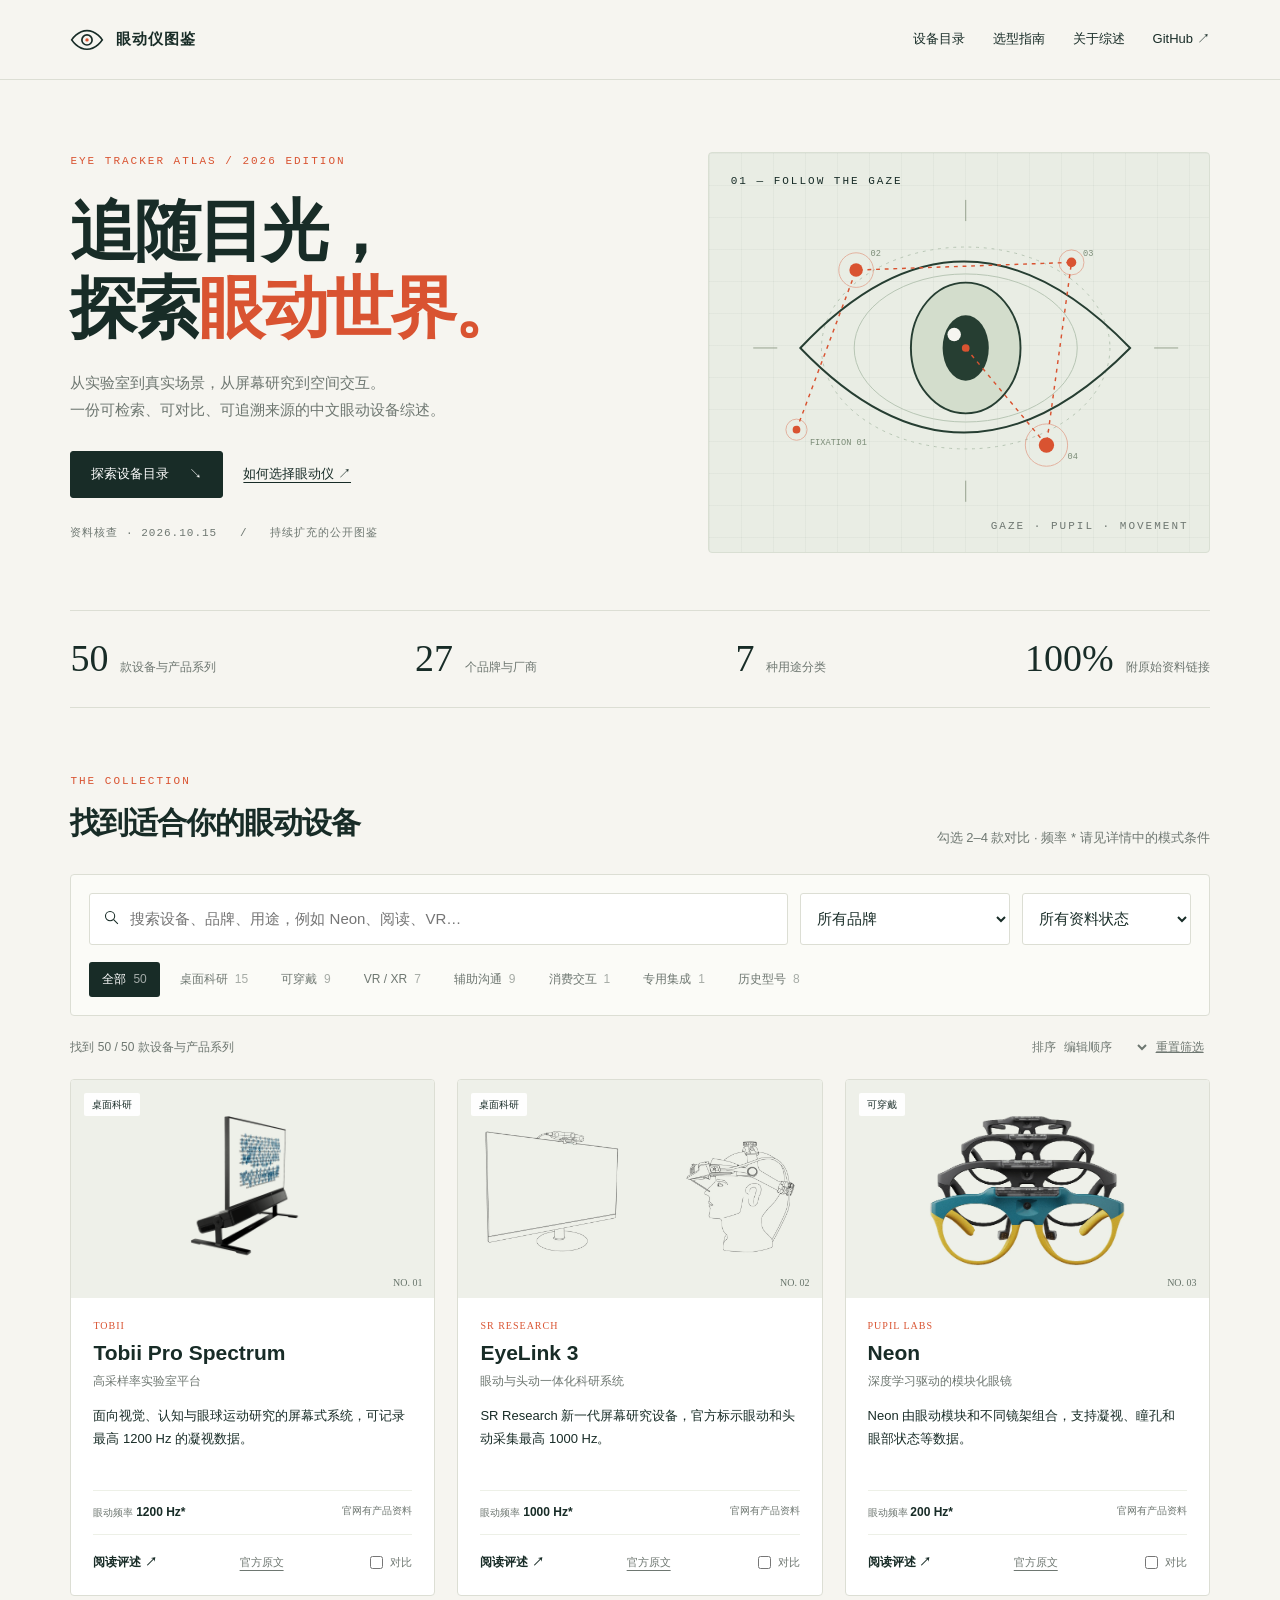
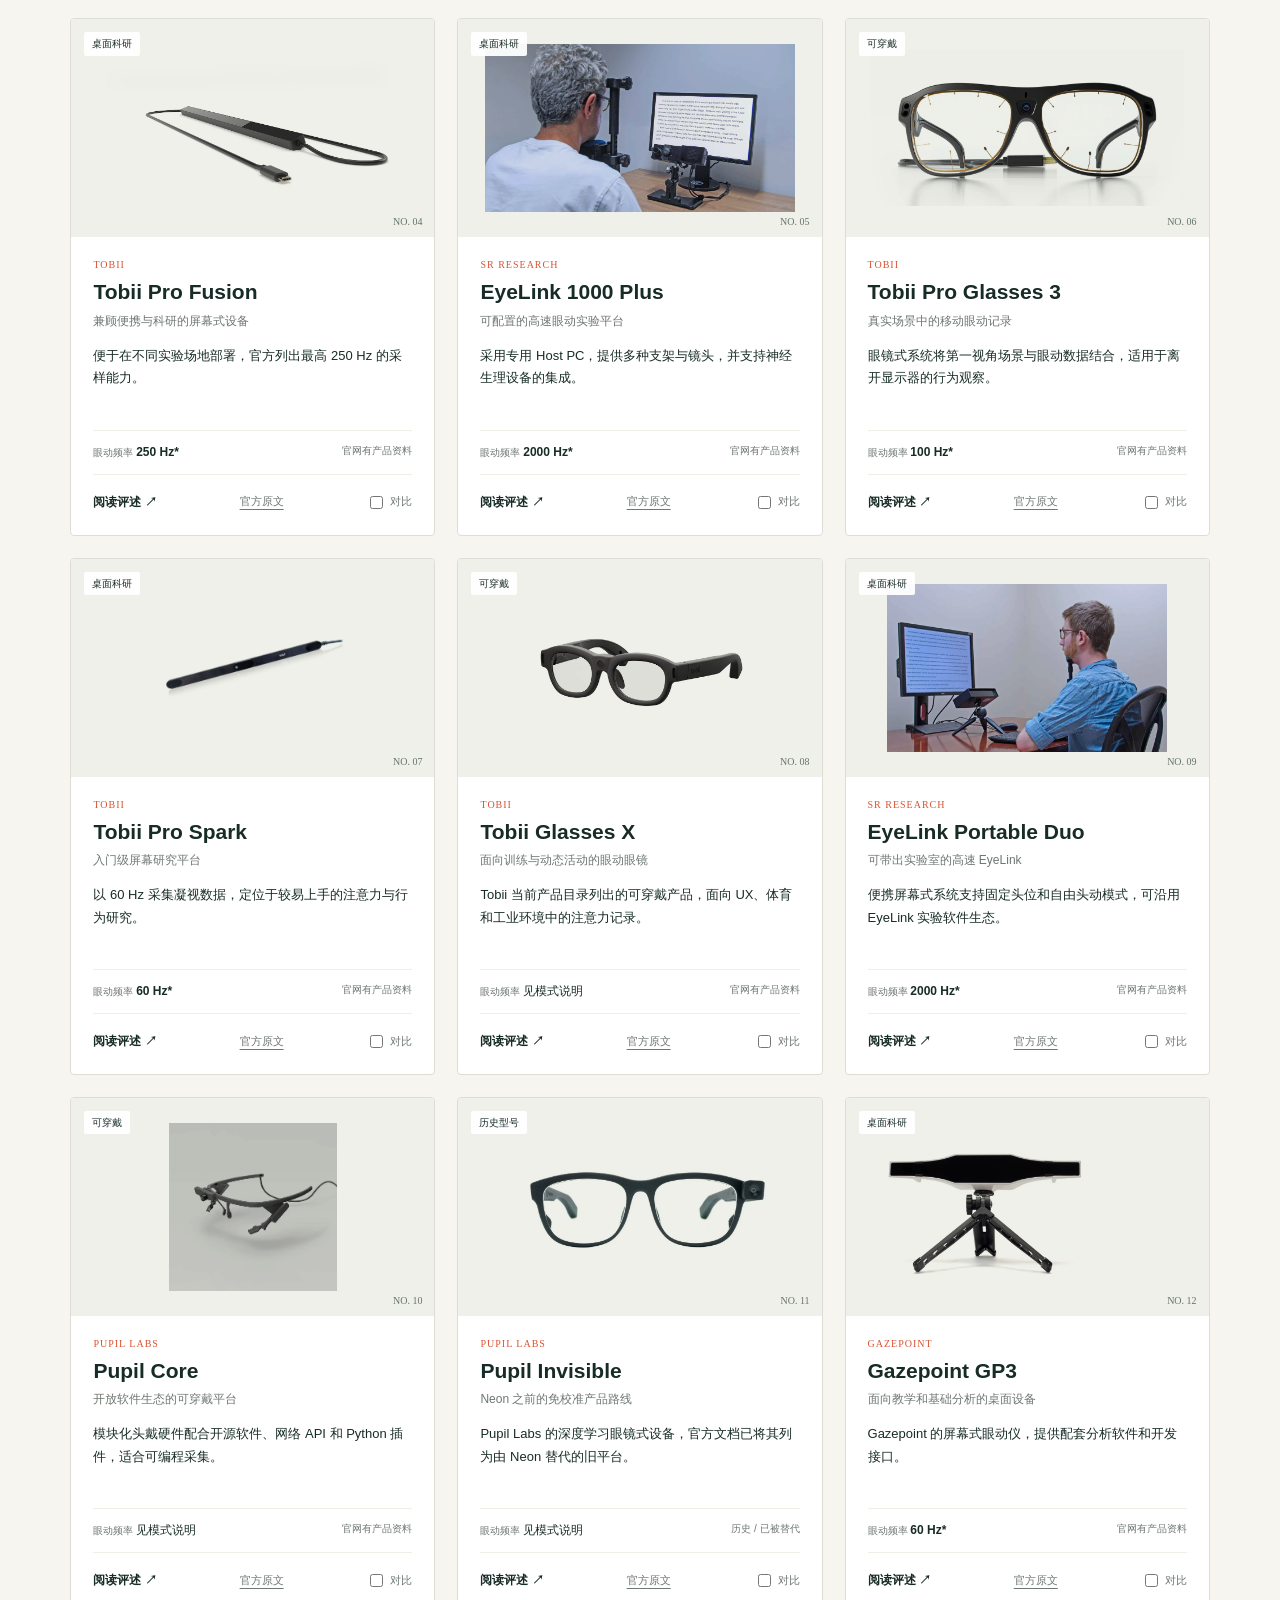
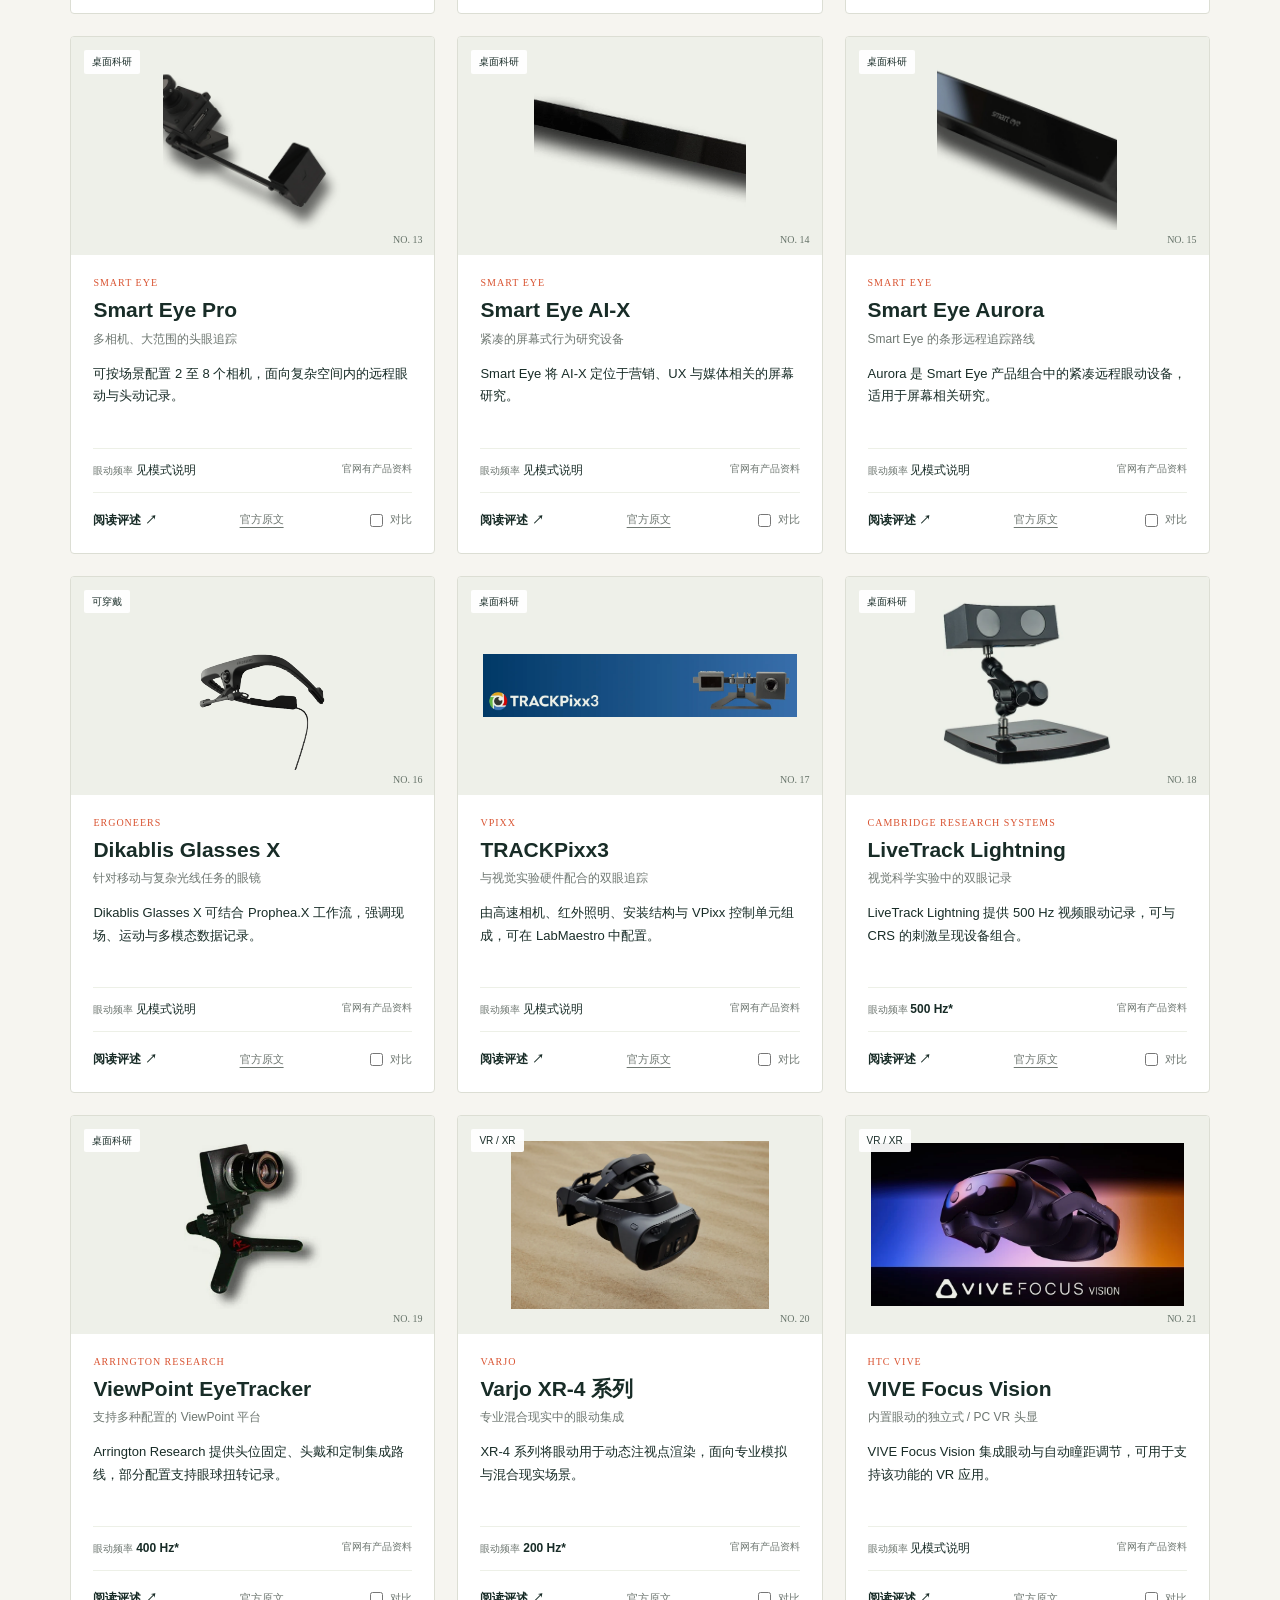
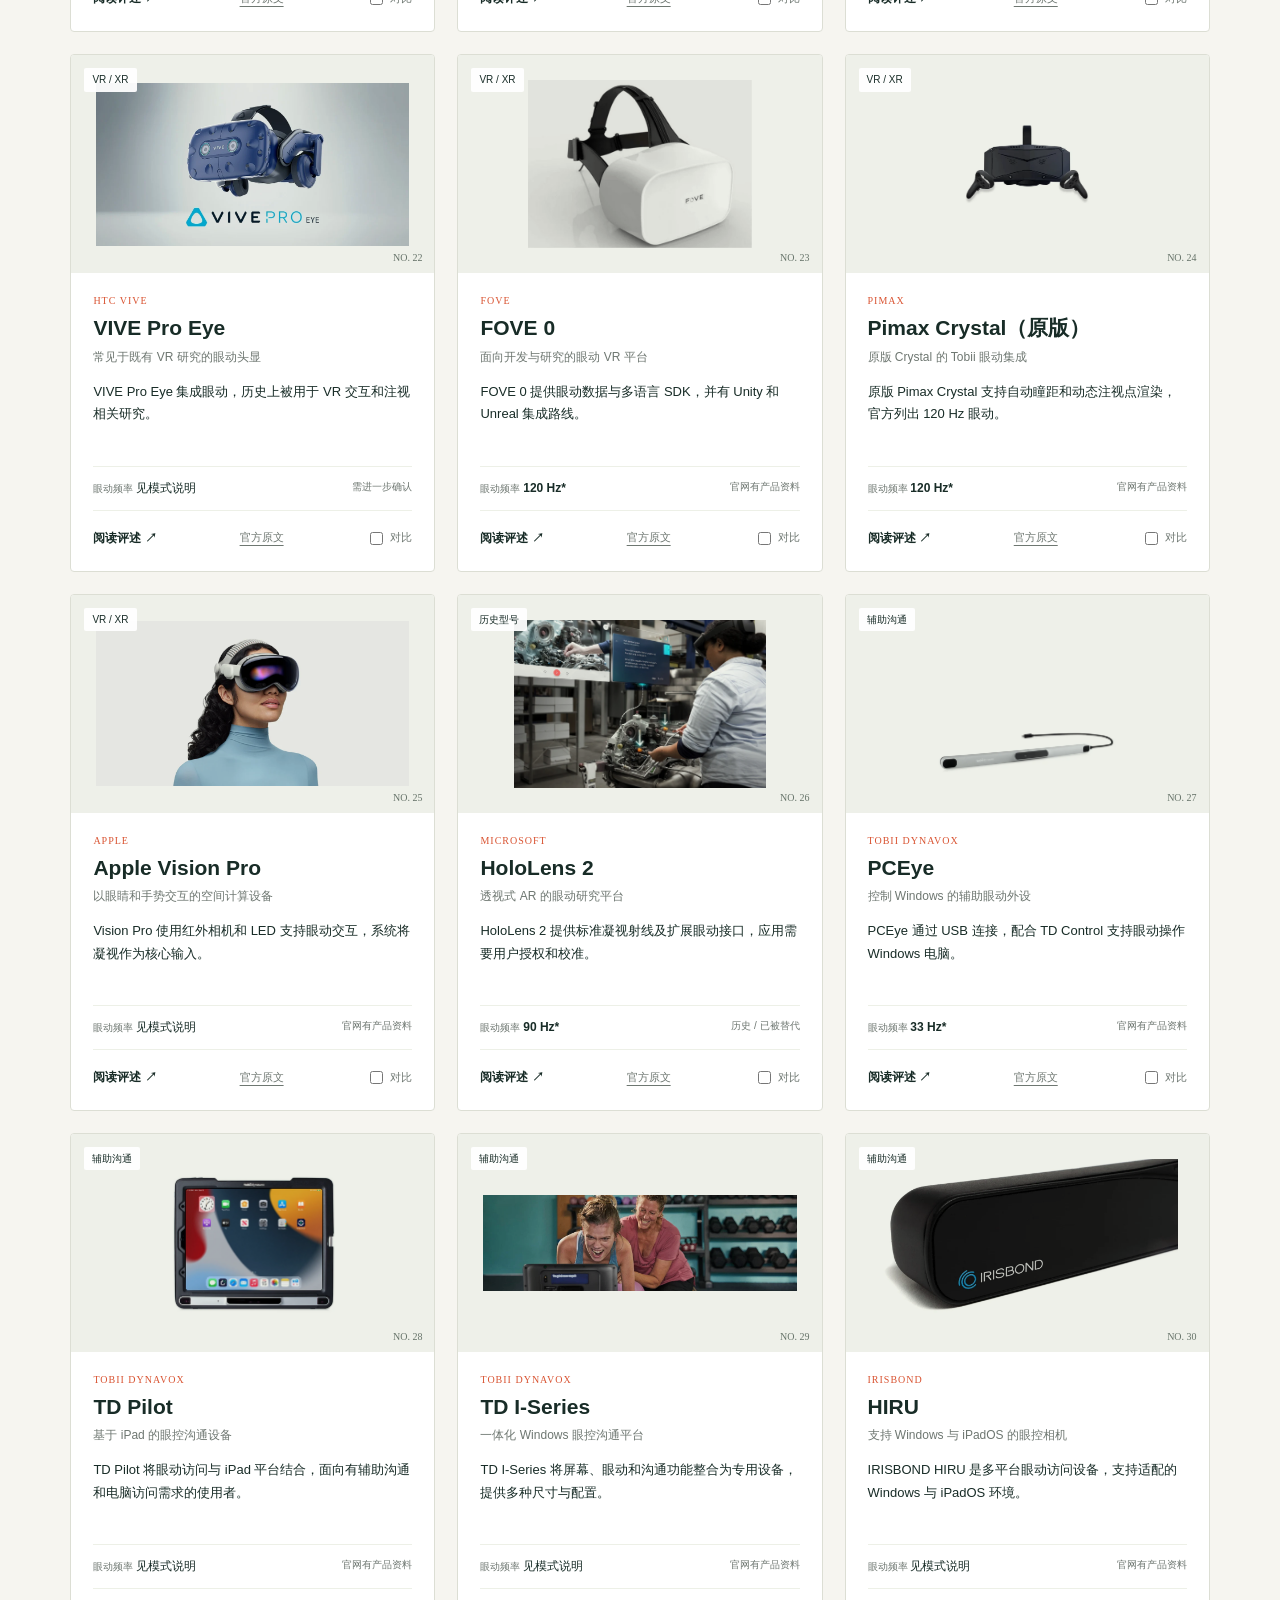
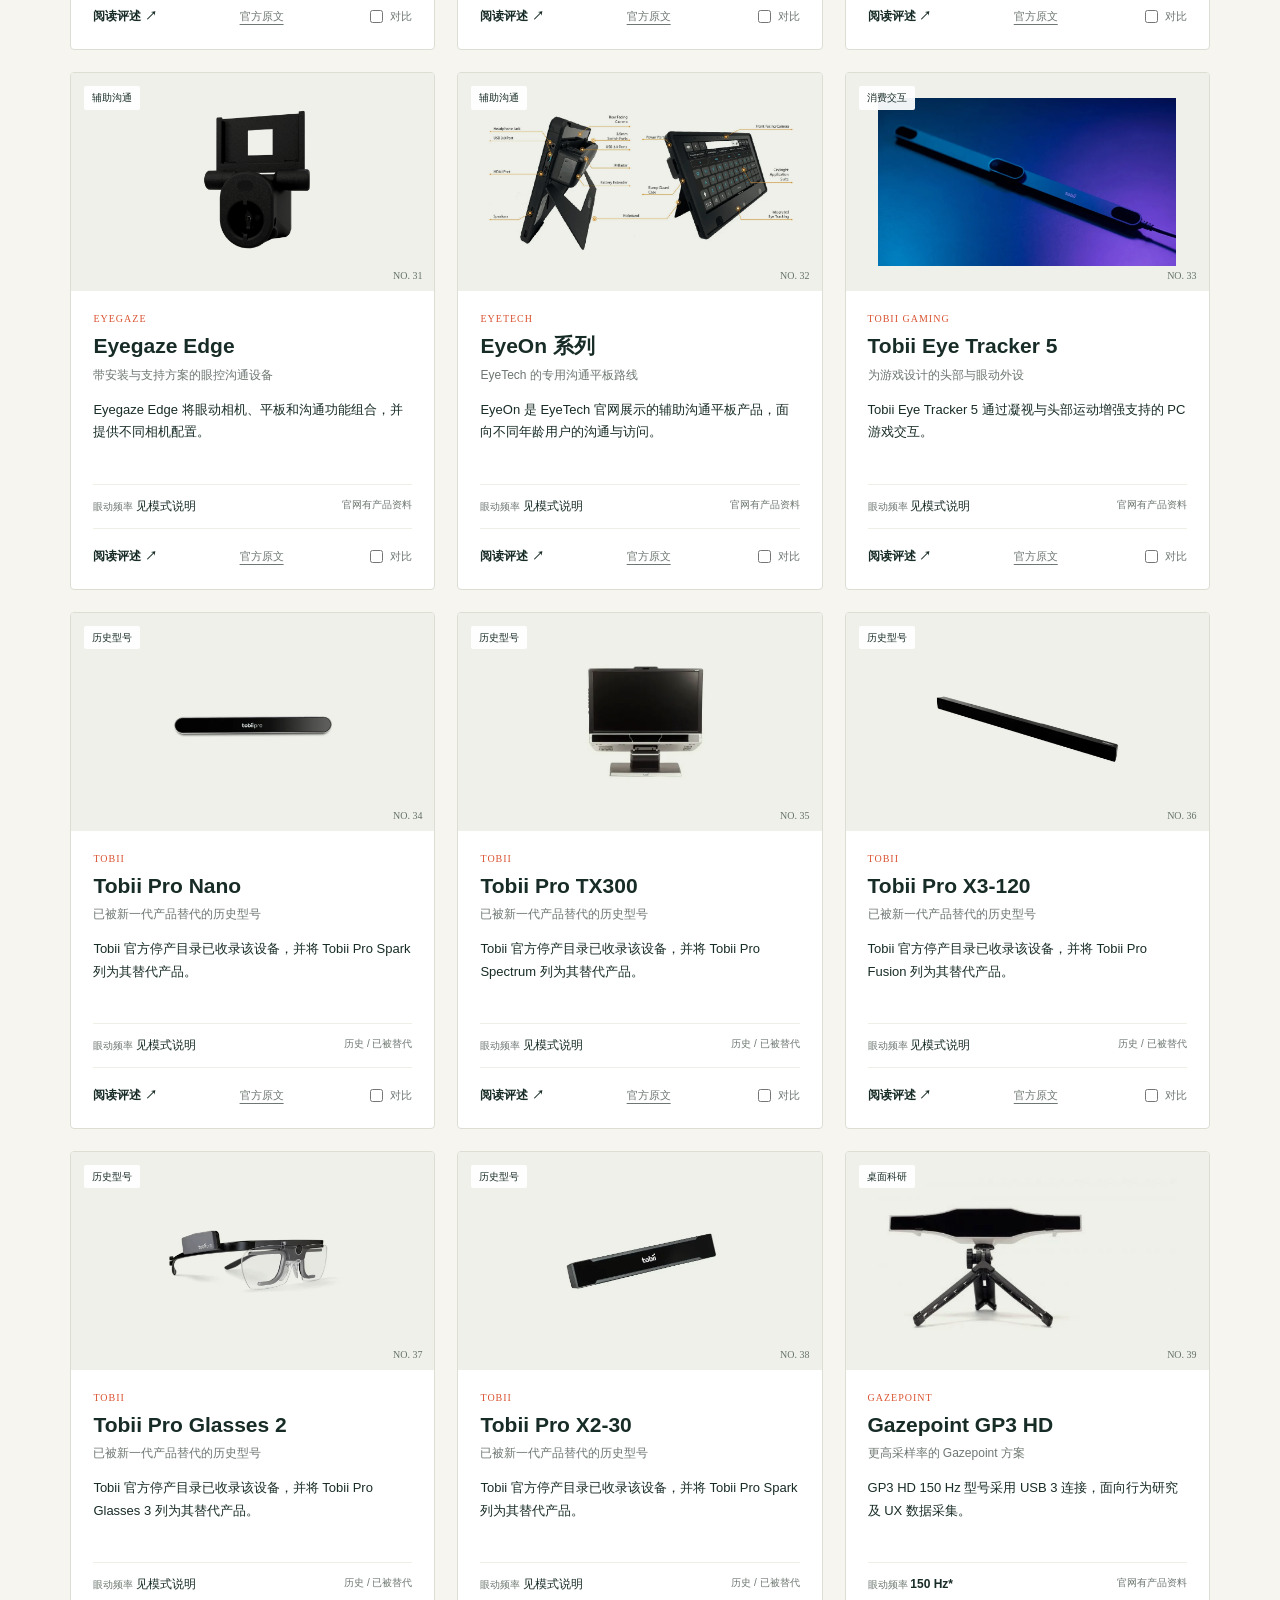
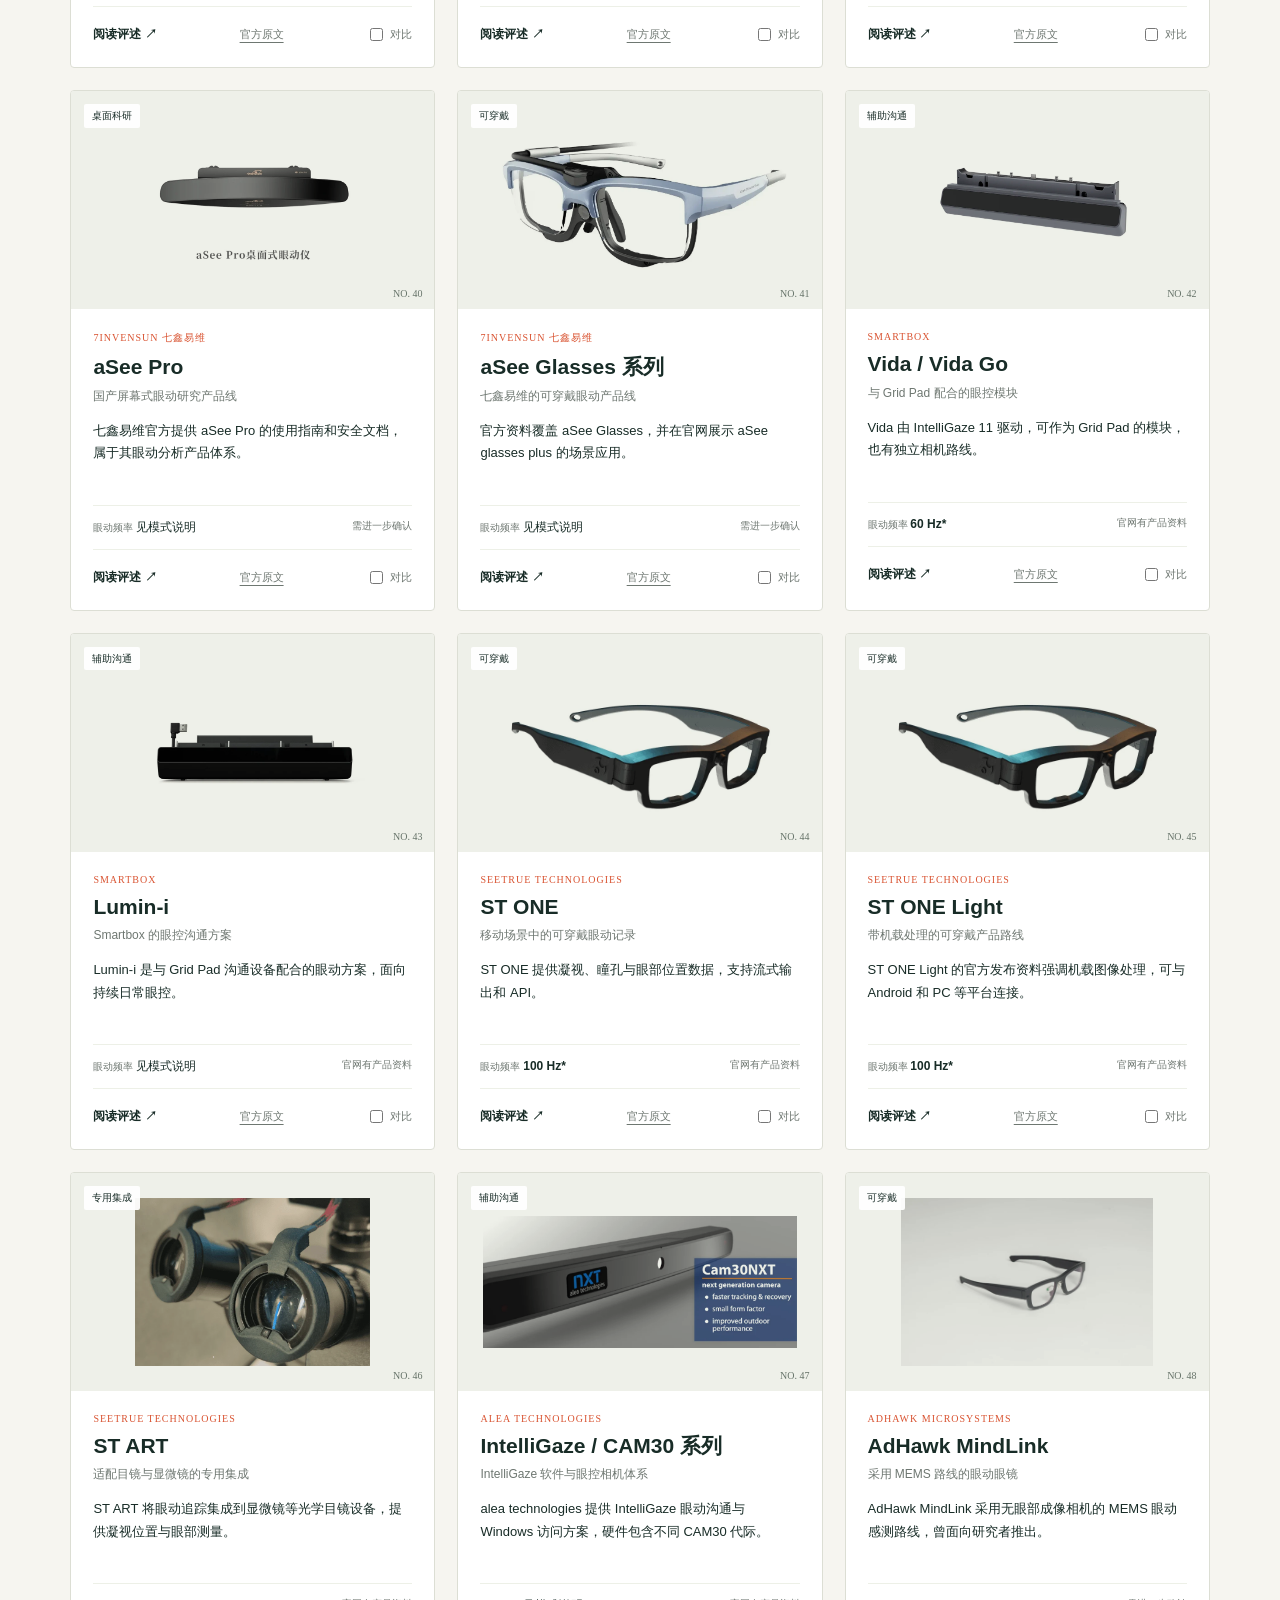
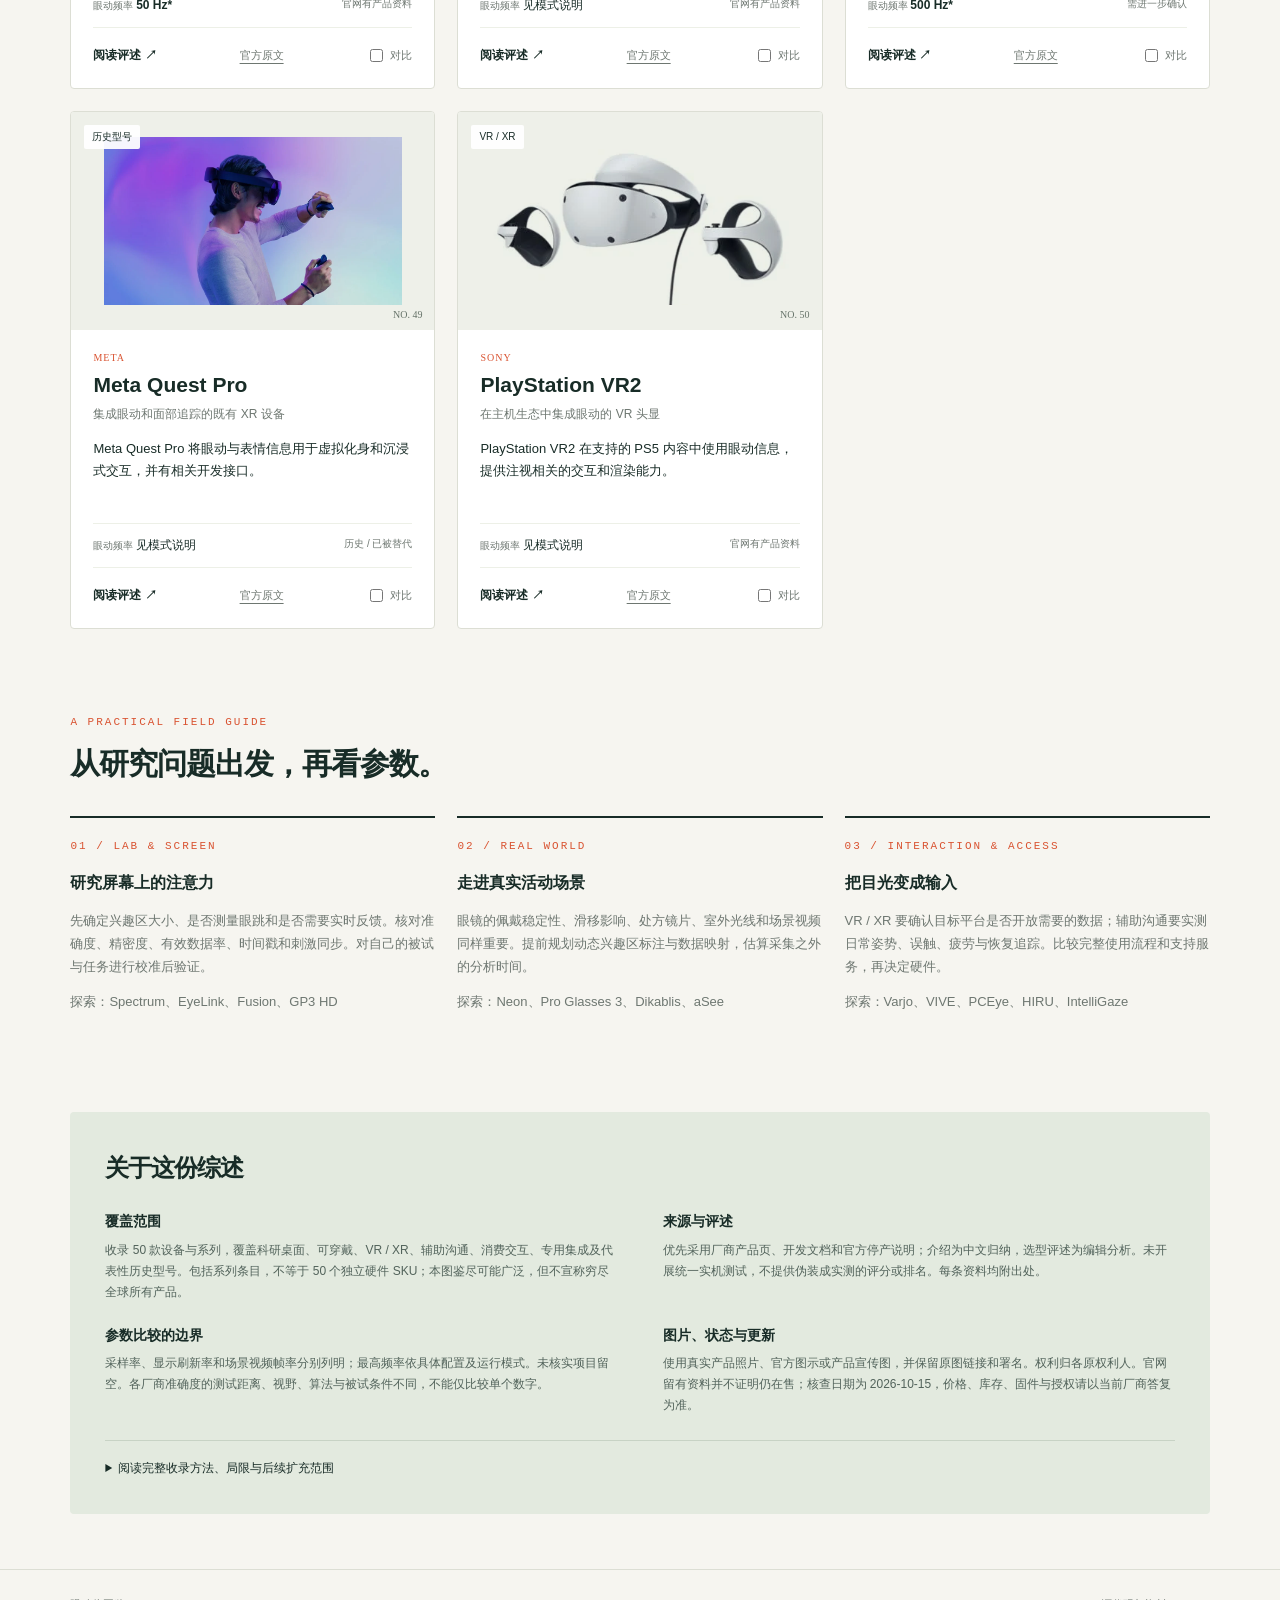
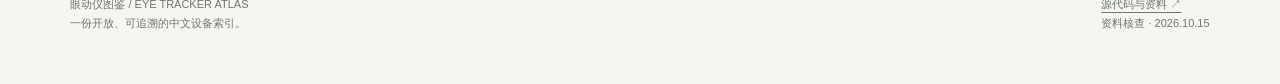
==== commit 12eba36f: "Use verified aSee Glasses Plus product photograph and correct image attribution" ====
--- a/index.html
+++ b/index.html
@@ -42,7 +42,7 @@
 <article class="card" id="card-x230" data-id="x230"><div class="picture"><span class="category">历史型号</span><img src="assets/x230.webp" alt="Tobii Pro X2-30 — 图片来自官方 X2-30 存档页；其图片替代文本存在型号笔误，按页面型号记录。" loading="lazy" width="360" height="220"><span class="number">NO. 38</span></div><div class="card-body"><div class="maker">Tobii</div><h3>Tobii Pro X2-30</h3><p class="tagline">已被新一代产品替代的历史型号</p><p class="desc">Tobii 官方停产目录已收录该设备，并将 Tobii Pro Spark 列为其替代产品。</p><div class="specs"><span>眼动频率 <b>见模式说明</b></span><span>历史 / 已被替代</span></div><div class="card-actions"><button class="detail" data-device="x230" aria-label="查看 Tobii Pro X2-30 完整介绍">阅读评述 ↗</button><a href="https://www.tobii.com/products/discontinued/tobii-pro-x2-30" target="_blank" rel="noopener noreferrer" aria-label="Tobii Pro X2-30 官方原文">官方原文</a><label class="compare-label"><input type="checkbox" class="compare-check" value="x230" aria-label="对比 Tobii Pro X2-30"> 对比</label></div></div></article>
 <article class="card" id="card-gp3hd" data-id="gp3hd"><div class="picture"><span class="category">桌面科研</span><img src="assets/gp3hd.webp" alt="Gazepoint GP3 HD — 产品照片或官方图示" loading="lazy" width="360" height="220"><span class="number">NO. 39</span></div><div class="card-body"><div class="maker">Gazepoint</div><h3>Gazepoint GP3 HD</h3><p class="tagline">更高采样率的 Gazepoint 方案</p><p class="desc">GP3 HD 150 Hz 型号采用 USB 3 连接，面向行为研究及 UX 数据采集。</p><div class="specs"><span>眼动频率 <b>150 Hz*</b></span><span>官网有产品资料</span></div><div class="card-actions"><button class="detail" data-device="gp3hd" aria-label="查看 Gazepoint GP3 HD 完整介绍">阅读评述 ↗</button><a href="https://www.gazept.com/product-category/gp3-hd/" target="_blank" rel="noopener noreferrer" aria-label="Gazepoint GP3 HD 官方原文">官方原文</a><label class="compare-label"><input type="checkbox" class="compare-check" value="gp3hd" aria-label="对比 Gazepoint GP3 HD"> 对比</label></div></div></article>
 <article class="card" id="card-aseepro" data-id="aseepro"><div class="picture"><span class="category">桌面科研</span><img src="assets/aseepro.webp" alt="aSee Pro — 产品照片或官方图示" loading="lazy" width="360" height="220"><span class="number">NO. 40</span></div><div class="card-body"><div class="maker">7invensun 七鑫易维</div><h3>aSee Pro</h3><p class="tagline">国产屏幕式眼动研究产品线</p><p class="desc">七鑫易维官方提供 aSee Pro 的使用指南和安全文档，属于其眼动分析产品体系。</p><div class="specs"><span>眼动频率 <b>见模式说明</b></span><span>需进一步确认</span></div><div class="card-actions"><button class="detail" data-device="aseepro" aria-label="查看 aSee Pro 完整介绍">阅读评述 ↗</button><a href="https://www.7invensun.com/ydfxxlcpsysm" target="_blank" rel="noopener noreferrer" aria-label="aSee Pro 官方原文">官方原文</a><label class="compare-label"><input type="checkbox" class="compare-check" value="aseepro" aria-label="对比 aSee Pro"> 对比</label></div></div></article>
-<article class="card" id="card-aseeglasses" data-id="aseeglasses"><div class="picture"><span class="category">可穿戴</span><img src="assets/aseeglasses.webp" alt="aSee Glasses 系列 — 图片为 aSee Glasses Plus 软件宣传图，不是实物外观；厂商原页有访问限制。" loading="lazy" width="360" height="220"><span class="number">NO. 41</span></div><div class="card-body"><div class="maker">7invensun 七鑫易维</div><h3>aSee Glasses 系列</h3><p class="tagline">七鑫易维的可穿戴眼动产品线</p><p class="desc">官方资料覆盖 aSee Glasses，并在官网展示 aSee glasses plus 的场景应用。</p><div class="specs"><span>眼动频率 <b>见模式说明</b></span><span>需进一步确认</span></div><div class="card-actions"><button class="detail" data-device="aseeglasses" aria-label="查看 aSee Glasses 系列 完整介绍">阅读评述 ↗</button><a href="https://www.7invensun.com/newsinfo/8124967.html" target="_blank" rel="noopener noreferrer" aria-label="aSee Glasses 系列 官方原文">官方原文</a><label class="compare-label"><input type="checkbox" class="compare-check" value="aseeglasses" aria-label="对比 aSee Glasses 系列"> 对比</label></div></div></article>
+<article class="card" id="card-aseeglasses" data-id="aseeglasses"><div class="picture"><span class="category">可穿戴</span><img src="assets/aseeglasses.webp" alt="aSee Glasses 系列 — 图片展示 aSee Glasses Plus；本条为系列介绍，厂商原页有访问限制。" loading="lazy" width="360" height="220"><span class="number">NO. 41</span></div><div class="card-body"><div class="maker">7invensun 七鑫易维</div><h3>aSee Glasses 系列</h3><p class="tagline">七鑫易维的可穿戴眼动产品线</p><p class="desc">官方资料覆盖 aSee Glasses，并在官网展示 aSee glasses plus 的场景应用。</p><div class="specs"><span>眼动频率 <b>见模式说明</b></span><span>需进一步确认</span></div><div class="card-actions"><button class="detail" data-device="aseeglasses" aria-label="查看 aSee Glasses 系列 完整介绍">阅读评述 ↗</button><a href="https://www.7invensun.com/newsinfo/8124967.html" target="_blank" rel="noopener noreferrer" aria-label="aSee Glasses 系列 官方原文">官方原文</a><label class="compare-label"><input type="checkbox" class="compare-check" value="aseeglasses" aria-label="对比 aSee Glasses 系列"> 对比</label></div></div></article>
 <article class="card" id="card-vida" data-id="vida"><div class="picture"><span class="category">辅助沟通</span><img src="assets/vida.webp" alt="Vida / Vida Go — 产品照片或官方图示" loading="lazy" width="360" height="220"><span class="number">NO. 42</span></div><div class="card-body"><div class="maker">Smartbox</div><h3>Vida / Vida Go</h3><p class="tagline">与 Grid Pad 配合的眼控模块</p><p class="desc">Vida 由 IntelliGaze 11 驱动，可作为 Grid Pad 的模块，也有独立相机路线。</p><div class="specs"><span>眼动频率 <b>60 Hz*</b></span><span>官网有产品资料</span></div><div class="card-actions"><button class="detail" data-device="vida" aria-label="查看 Vida / Vida Go 完整介绍">阅读评述 ↗</button><a href="https://smartboxaac.com/eye-gaze/vida/" target="_blank" rel="noopener noreferrer" aria-label="Vida / Vida Go 官方原文">官方原文</a><label class="compare-label"><input type="checkbox" class="compare-check" value="vida" aria-label="对比 Vida / Vida Go"> 对比</label></div></div></article>
 <article class="card" id="card-lumini" data-id="lumini"><div class="picture"><span class="category">辅助沟通</span><img src="assets/lumini.webp" alt="Lumin-i — 产品照片或官方图示" loading="lazy" width="360" height="220"><span class="number">NO. 43</span></div><div class="card-body"><div class="maker">Smartbox</div><h3>Lumin-i</h3><p class="tagline">Smartbox 的眼控沟通方案</p><p class="desc">Lumin-i 是与 Grid Pad 沟通设备配合的眼动方案，面向持续日常眼控。</p><div class="specs"><span>眼动频率 <b>见模式说明</b></span><span>官网有产品资料</span></div><div class="card-actions"><button class="detail" data-device="lumini" aria-label="查看 Lumin-i 完整介绍">阅读评述 ↗</button><a href="https://smartboxaac.com/eye-gaze/lumin-i-camera/" target="_blank" rel="noopener noreferrer" aria-label="Lumin-i 官方原文">官方原文</a><label class="compare-label"><input type="checkbox" class="compare-check" value="lumini" aria-label="对比 Lumin-i"> 对比</label></div></div></article>
 <article class="card" id="card-stone" data-id="stone"><div class="picture"><span class="category">可穿戴</span><img src="assets/stone.webp" alt="ST ONE — 产品照片或官方图示" loading="lazy" width="360" height="220"><span class="number">NO. 44</span></div><div class="card-body"><div class="maker">SeeTrue Technologies</div><h3>ST ONE</h3><p class="tagline">移动场景中的可穿戴眼动记录</p><p class="desc">ST ONE 提供凝视、瞳孔与眼部位置数据，支持流式输出和 API。</p><div class="specs"><span>眼动频率 <b>100 Hz*</b></span><span>官网有产品资料</span></div><div class="card-actions"><button class="detail" data-device="stone" aria-label="查看 ST ONE 完整介绍">阅读评述 ↗</button><a href="https://www.seetruetechnologies.com/mobile-eye-tracker-stone/" target="_blank" rel="noopener noreferrer" aria-label="ST ONE 官方原文">官方原文</a><label class="compare-label"><input type="checkbox" class="compare-check" value="stone" aria-label="对比 ST ONE"> 对比</label></div></div></article>
@@ -55,4 +55,4 @@
 <section class="guides" id="guide"><div class="eyebrow">A PRACTICAL FIELD GUIDE</div><h2>从研究问题出发，再看参数。</h2><div class="guide-grid"><article class="guide"><div class="mono">01 / LAB & SCREEN</div><b>研究屏幕上的注意力</b><p>先确定兴趣区大小、是否测量眼跳和是否需要实时反馈。核对准确度、精密度、有效数据率、时间戳和刺激同步。对自己的被试与任务进行校准后验证。</p><p>探索：Spectrum、EyeLink、Fusion、GP3 HD</p></article><article class="guide"><div class="mono">02 / REAL WORLD</div><b>走进真实活动场景</b><p>眼镜的佩戴稳定性、滑移影响、处方镜片、室外光线和场景视频同样重要。提前规划动态兴趣区标注与数据映射，估算采集之外的分析时间。</p><p>探索：Neon、Pro Glasses 3、Dikablis、aSee</p></article><article class="guide"><div class="mono">03 / INTERACTION & ACCESS</div><b>把目光变成输入</b><p>VR / XR 要确认目标平台是否开放需要的数据；辅助沟通要实测日常姿势、误触、疲劳与恢复追踪。比较完整使用流程和支持服务，再决定硬件。</p><p>探索：Varjo、VIVE、PCEye、HIRU、IntelliGaze</p></article></div></section>
 <section class="method" id="method"><h2>关于这份综述</h2><div class="method-grid"><div><h3>覆盖范围</h3><p>收录 50 款设备与系列，覆盖科研桌面、可穿戴、VR / XR、辅助沟通、消费交互、专用集成及代表性历史型号。包括系列条目，不等于 50 个独立硬件 SKU；本图鉴尽可能广泛，但不宣称穷尽全球所有产品。</p></div><div><h3>来源与评述</h3><p>优先采用厂商产品页、开发文档和官方停产说明；介绍为中文归纳，选型评述为编辑分析。未开展统一实机测试，不提供伪装成实测的评分或排名。每条资料均附出处。</p></div><div><h3>参数比较的边界</h3><p>采样率、显示刷新率和场景视频帧率分别列明；最高频率依具体配置及运行模式。未核实项目留空。各厂商准确度的测试距离、视野、算法与被试条件不同，不能仅比较单个数字。</p></div><div><h3>图片、状态与更新</h3><p>使用真实产品照片、官方图示或产品宣传图，并保留原图链接和署名。权利归各原权利人。官网留有资料并不证明仍在售；核查日期为 2026-10-15，价格、库存、固件与授权请以当前厂商答复为准。</p></div></div><details><summary>阅读完整收录方法、局限与后续扩充范围</summary><p>本版采用产品目录式的公开资料综述。通过厂商官网、产品及支持文档核实名称、用途、采样模式和产品更替，未统一测量准确度、精密度或延迟，也未做销量或学术使用率排名。出现访问限制、重定向或缺少数据表时，明确标注需要进一步确认。</p><p>暂未穷尽：SMI、The Eye Tribe 等历史全系列，OEM 定制模块、所有地区性厂商、临床眼震 / 前庭检查系统、巩膜搜索线圈 / EOG 仪器及网络摄像头软件平台；这些不应被理解为不存在。后续可按类别扩展并增加独立验证论文。软件平台不是独立眼动仪硬件，故未计入设备总数。</p><p>研究采购时应索取：确切型号及配置、原始数据字段和单位、数据导出许可、SDK 与系统版本、时间同步方式、校准及验证结果、软硬件总费用、维护期限。辅助沟通设备的评价重点与科研仪器不同。</p><p><a href="devices.json" download>下载完整结构化资料 JSON ↓</a> · <a href="devices.csv" download>下载设备清单 CSV ↓</a> · <a href="https://github.com/sharkburger/eyetracker/issues" target="_blank" rel="noopener noreferrer">提交补充或勘误 ↗</a></p></details></section></main>
 <footer><span>眼动仪图鉴 / EYE TRACKER ATLAS<br>一份开放、可追溯的中文设备索引。</span><span><a href="https://github.com/sharkburger/eyetracker" target="_blank" rel="noopener noreferrer">源代码与资料 ↗</a><br>资料核查 · 2026.10.15</span></footer>
-<div id="compare-dock" class="compare-dock" hidden><span id="compare-count"></span><button id="show-compare">开始对比 ↗</button><button id="clear-compare" class="clear">清空</button></div><dialog id="detail-dialog" aria-labelledby="modal-title"><div class="modal-head"><span class="mono" id="modal-title">设备档案</span><button id="close-dialog" aria-label="关闭">×</button></div><div id="modal-content" class="modal-content"></div></dialog><script type="application/json" id="dataset">[{"id": "spectrum", "name": "Tobii Pro Spectrum", "brand": "Tobii", "category": "桌面科研", "hz": 1200, "url": "https://www.tobii.com/products/eye-trackers/screen-based/tobii-pro-spectrum", "checked": "2026-10-15", "pageStatus": "ok", "imageUrl": "https://a.storyblok.com/f/290827487058644/b775fdba85/tobii-pro-spectrum-eye-tracker-with-gazeplo-on-screen.jpg/m/0x0:1500x999/1200x0/filters:format(webp):quality(100)", "imageSource": "https://www.tobii.com/products/eye-trackers/screen-based/tobii-pro-spectrum", "imageCredit": "Tobii", "image": "assets/spectrum.webp", "tagline": "高采样率实验室平台", "description": "面向视觉、认知与眼球运动研究的屏幕式系统，可记录最高 1200 Hz 的凝视数据。", "use": "微眼跳、阅读、注视依赖实验", "review": "时间分辨率是主要价值；应连同同步设备、实验软件和被试追踪质量评估整体方案。", "specNote": "最高 1200 Hz；实际模式以配置为准。", "status": "官网有产品资料", "sources": [{"label": "官方产品 / 原始资料", "url": "https://www.tobii.com/products/eye-trackers/screen-based/tobii-pro-spectrum"}, {"label": "参数 / 支持文档", "url": "https://www.tobii.com/products"}]}, {"id": "eyelink3", "name": "EyeLink 3", "brand": "SR Research", "category": "桌面科研", "hz": 1000, "url": "https://www.sr-research.com/eyelink-3/", "checked": "2026-10-15", "pageStatus": "ok", "imageUrl": "https://www.sr-research.com/wp-content/uploads/2024/09/eyelink-3-side-view-sketch-no-axes-0.06.jpg", "imageSource": "https://www.sr-research.com/eyelink-3/", "imageCredit": "SR Research", "image": "assets/eyelink3.webp", "tagline": "眼动与头动一体化科研系统", "description": "SR Research 新一代屏幕研究设备，官方标示眼动和头动采集最高 1000 Hz。", "use": "头眼协调、阅读、认知科学", "review": "一体化设计值得关注；旧 EyeLink 实验迁移仍需核对软件版本、数据字段和端到端延迟。", "specNote": "最高 1000 Hz，依实际运行模式。", "status": "官网有产品资料", "sources": [{"label": "官方产品 / 原始资料", "url": "https://www.sr-research.com/eyelink-3/"}]}, {"id": "neon", "name": "Neon", "brand": "Pupil Labs", "category": "可穿戴", "hz": 200, "url": "https://pupil-labs.com/products/neon", "checked": "2026-10-15", "pageStatus": "ok", "imageUrl": "https://framerusercontent.com/images/cWKUZ8lwSgcNscvsXzolQYoFA.png?width=2300&height=1900", "imageSource": "https://pupil-labs.com/products/neon", "imageCredit": "Pupil Labs", "image": "assets/neon.webp", "tagline": "深度学习驱动的模块化眼镜", "description": "Neon 由眼动模块和不同镜架组合，支持凝视、瞳孔和眼部状态等数据。", "use": "自然行为、儿童、运动与交互原型", "review": "免校准可降低采集准备成本，但仍应做任务内验证；云端分析、离线使用和数据治理需一起评估。", "specNote": "NeonNet 官方：凝视及眼部状态 200 Hz；场景视频 30 Hz。", "status": "官网有产品资料", "sources": [{"label": "官方产品 / 原始资料", "url": "https://pupil-labs.com/products/neon"}, {"label": "参数 / 支持文档", "url": "https://pupil-labs.com/products/neon/neonnet"}]}, {"id": "fusion", "name": "Tobii Pro Fusion", "brand": "Tobii", "category": "桌面科研", "hz": 250, "url": "https://www.tobii.com/products/eye-trackers/screen-based/tobii-pro-fusion", "checked": "2026-10-15", "pageStatus": "ok", "imageUrl": "https://a.storyblok.com/f/290827487058644/dc8a3dae07/tobii-pro-fusion-eye-tracker.jpg/m/0x0:2999x1687/1200x0/filters:format(webp):quality(100)", "imageSource": "https://www.tobii.com/products/eye-trackers/screen-based/tobii-pro-fusion", "imageCredit": "Tobii", "image": "assets/fusion.webp", "tagline": "兼顾便携与科研的屏幕式设备", "description": "便于在不同实验场地部署，官方列出最高 250 Hz 的采样能力。", "use": "UX、阅读、行为实验与外出采集", "review": "适合重视部署灵活性的研究团队；选择前核对授权采样模式、SDK 和分析软件费用。", "specNote": "最高 250 Hz；可用模式与授权需确认。", "status": "官网有产品资料", "sources": [{"label": "官方产品 / 原始资料", "url": "https://www.tobii.com/products/eye-trackers/screen-based/tobii-pro-fusion"}, {"label": "参数 / 支持文档", "url": "https://www.tobii.com/products"}]}, {"id": "eyelink1000", "name": "EyeLink 1000 Plus", "brand": "SR Research", "category": "桌面科研", "hz": 2000, "url": "https://www.sr-research.com/eyelink-1000-plus/", "checked": "2026-10-15", "pageStatus": "ok", "imageUrl": "https://www.sr-research.com/wp-content/uploads/2023/08/eyelink-1000-plus-eye-tracker-reading-1.jpg", "imageSource": "https://www.sr-research.com/eyelink-1000-plus/", "imageCredit": "SR Research", "image": "assets/eyelink1000.webp", "tagline": "可配置的高速眼动实验平台", "description": "采用专用 Host PC，提供多种支架与镜头，并支持神经生理设备的集成。", "use": "微眼跳、EEG / fMRI / MEG 联合实验", "review": "强项是实验控制与配置灵活性；采购时应明确固定头位或自由头动、镜头、支架和同步方案。", "specNote": "头部固定时最高双眼 2000 Hz；Remote 通常最高 1000 Hz。", "status": "官网有产品资料", "sources": [{"label": "官方产品 / 原始资料", "url": "https://www.sr-research.com/eyelink-1000-plus/"}, {"label": "参数 / 支持文档", "url": "https://www.sr-research.com/wp-content/uploads/2017/11/eyelink-1000-plus-specifications.pdf"}]}, {"id": "glasses3", "name": "Tobii Pro Glasses 3", "brand": "Tobii", "category": "可穿戴", "hz": 100, "url": "https://www.tobii.com/products/eye-trackers/wearables/tobii-pro-glasses-3", "checked": "2026-10-15", "pageStatus": "ok", "imageUrl": "https://a.storyblok.com/f/290827487058644/2ed7f7af6d/tobii-pro-glasses-3-front-view.png/m/0x0:1500x750/1200x0/filters:format(webp):quality(100)", "imageSource": "https://www.tobii.com/products/eye-trackers/wearables/tobii-pro-glasses-3", "imageCredit": "Tobii", "image": "assets/glasses3.webp", "tagline": "真实场景中的移动眼动记录", "description": "眼镜式系统将第一视角场景与眼动数据结合，适用于离开显示器的行为观察。", "use": "消费行为、运动、人因与现场研究", "review": "优势在自然活动场景；动态兴趣区标注、处方镜片适配和视频分析工作量需要提前试用。", "specNote": "50 / 100 Hz 模式请按具体版本确认。", "status": "官网有产品资料", "sources": [{"label": "官方产品 / 原始资料", "url": "https://www.tobii.com/products/eye-trackers/wearables/tobii-pro-glasses-3"}]}, {"id": "spark", "name": "Tobii Pro Spark", "brand": "Tobii", "category": "桌面科研", "hz": 60, "url": "https://www.tobii.com/products/eye-trackers/screen-based/tobii-pro-spark", "checked": "2026-10-15", "pageStatus": "ok", "imageUrl": "https://a.storyblok.com/f/290827487058644/2395bd0c6c/tobii-pro-spark-tracker.jpg/m/23x11:2012x1516/1200x0/filters:format(webp):quality(100)", "imageSource": "https://www.tobii.com/products/eye-trackers/screen-based/tobii-pro-spark", "imageCredit": "Tobii", "image": "assets/spark.webp", "tagline": "入门级屏幕研究平台", "description": "以 60 Hz 采集凝视数据，定位于较易上手的注意力与行为研究。", "use": "教学、网页 UX、大兴趣区注意力分析", "review": "可用于注视分布和停留分析；对快速眼跳动力学应先验证时间分辨率是否足够。", "specNote": "60 Hz；不代表空间准确度。", "status": "官网有产品资料", "sources": [{"label": "官方产品 / 原始资料", "url": "https://www.tobii.com/products/eye-trackers/screen-based/tobii-pro-spark"}, {"label": "参数 / 支持文档", "url": "https://www.tobii.com/products"}]}, {"id": "glassesx", "name": "Tobii Glasses X", "brand": "Tobii", "category": "可穿戴", "hz": null, "url": "https://www.tobii.com/products/eye-trackers/wearables/tobii-glasses-x", "checked": "2026-10-15", "pageStatus": "ok", "imageUrl": "https://a.storyblok.com/f/290827487058644/2843e08ce4/tobii-glasses-x-front-view.jpg/m/1200x0/filters:format(webp):quality(100)", "imageSource": "https://www.tobii.com/products/eye-trackers/wearables/tobii-glasses-x", "imageCredit": "Tobii", "image": "assets/glassesx.webp", "tagline": "面向训练与动态活动的眼动眼镜", "description": "Tobii 当前产品目录列出的可穿戴产品，面向 UX、体育和工业环境中的注意力记录。", "use": "技能训练、运动与工业任务", "review": "适合先评估现场部署与可视化流程；不能假定它与 Pro Glasses 3 的原始数据接口相同。", "specNote": "本条不填未经核实的采样率。", "status": "官网有产品资料", "sources": [{"label": "官方产品 / 原始资料", "url": "https://www.tobii.com/products/eye-trackers/wearables/tobii-glasses-x"}]}, {"id": "duo", "name": "EyeLink Portable Duo", "brand": "SR Research", "category": "桌面科研", "hz": 2000, "url": "https://www.sr-research.com/eyelink-portable-duo/", "checked": "2026-10-15", "pageStatus": "ok", "imageUrl": "https://www.sr-research.com/wp-content/uploads/2026/03/eyelink-portable-duo-eye-tracker-1.0.jpg", "imageSource": "https://www.sr-research.com/eyelink-portable-duo/", "imageCredit": "SR Research", "image": "assets/duo.webp", "tagline": "可带出实验室的高速 EyeLink", "description": "便携屏幕式系统支持固定头位和自由头动模式，可沿用 EyeLink 实验软件生态。", "use": "外出实验、学校与多地点采集", "review": "适合已有 EyeLink 程序的团队；便携并不等于边走边记录，需要安排屏幕和被试位置。", "specNote": "固定头位最高双眼 2000 Hz；自由头动最高 1000 Hz。", "status": "官网有产品资料", "sources": [{"label": "官方产品 / 原始资料", "url": "https://www.sr-research.com/eyelink-portable-duo/"}, {"label": "参数 / 支持文档", "url": "https://www.sr-research.com/eyelink-duo-technical-specifications/"}]}, {"id": "core", "name": "Pupil Core", "brand": "Pupil Labs", "category": "可穿戴", "hz": null, "url": "https://pupil-labs.com/products/core", "checked": "2026-10-15", "pageStatus": "ok", "imageUrl": "https://framerusercontent.com/images/7vMxaYm0YzjDvQTkywjku69mbeU.jpg?width=1000&height=1000", "imageSource": "https://pupil-labs.com/products/core", "imageCredit": "Pupil Labs", "image": "assets/core.webp", "tagline": "开放软件生态的可穿戴平台", "description": "模块化头戴硬件配合开源软件、网络 API 和 Python 插件，适合可编程采集。", "use": "研究原型、方法开发与自定义集成", "review": "适合希望控制采集流程的开发者；需要安排校准、相机调整和自行维护分析流程的时间。", "specNote": "眼相机与凝视输出频率不同，按硬件版本核对。", "status": "官网有产品资料", "sources": [{"label": "官方产品 / 原始资料", "url": "https://pupil-labs.com/products/core"}]}, {"id": "invisible", "name": "Pupil Invisible", "brand": "Pupil Labs", "category": "历史型号", "hz": null, "url": "https://docs.pupil-labs.com/invisible/", "checked": "2026-10-15", "pageStatus": "ok", "imageUrl": "https://docs.pupil-labs.com/invisible/pi-overview.webp", "imageSource": "https://docs.pupil-labs.com/invisible/", "imageCredit": "Pupil Labs", "image": "assets/invisible.webp", "tagline": "Neon 之前的免校准产品路线", "description": "Pupil Labs 的深度学习眼镜式设备，官方文档已将其列为由 Neon 替代的旧平台。", "use": "既有数据复现与历史方法对照", "review": "阅读旧论文时有价值；二手采购应核对伴随手机、应用、云端服务和维护情况。", "specNote": "历史产品；不能套用 Neon 的参数。", "status": "历史 / 已被替代", "sources": [{"label": "官方产品 / 原始资料", "url": "https://docs.pupil-labs.com/invisible/"}, {"label": "参数 / 支持文档", "url": "https://docs.pupil-labs.com/"}]}, {"id": "gp3", "name": "Gazepoint GP3", "brand": "Gazepoint", "category": "桌面科研", "hz": 60, "url": "https://www.gazept.com/product/gazepoint-gp3-eye-tracker/", "checked": "2026-10-15", "pageStatus": "ok", "imageUrl": "https://www.gazept.com/wp-content/uploads/GP3.jpg", "imageSource": "https://www.gazept.com/product/gazepoint-gp3-eye-tracker/", "imageCredit": "Gazepoint", "image": "assets/gp3.webp", "tagline": "面向教学和基础分析的桌面设备", "description": "Gazepoint 的屏幕式眼动仪，提供配套分析软件和开发接口。", "use": "教学演示、网页测试、基础注意力研究", "review": "建议用自己的显示器、被试和兴趣区尺寸试采；预算还需考虑分析软件的版本与许可。", "specNote": "GP3 与 GP3 HD 不应混同，按具体型号确认。", "status": "官网有产品资料", "sources": [{"label": "官方产品 / 原始资料", "url": "https://www.gazept.com/product/gazepoint-gp3-eye-tracker/"}]}, {"id": "smarteyepro", "name": "Smart Eye Pro", "brand": "Smart Eye", "category": "桌面科研", "hz": null, "url": "https://smarteye.se/smart-eye-pro/", "checked": "2026-10-15", "pageStatus": "ok", "imageUrl": "https://smarteye.se/wp-content/uploads/2022/11/Smart-Eye-Pro-Dx-2no-cables-750x700.png", "imageSource": "https://smarteye.se/smart-eye-pro/", "imageCredit": "Smart Eye", "image": "assets/smarteyepro.webp", "tagline": "多相机、大范围的头眼追踪", "description": "可按场景配置 2 至 8 个相机，面向复杂空间内的远程眼动与头动记录。", "use": "驾驶、航空、多屏与控制室", "review": "适合大动作空间和多显示面；布置、标定和空间坐标映射的工程成本高于单条屏幕设备。", "specNote": "依相机与系统配置；不以软件版本号代表采样率。", "status": "官网有产品资料", "sources": [{"label": "官方产品 / 原始资料", "url": "https://smarteye.se/smart-eye-pro/"}]}, {"id": "aix", "name": "Smart Eye AI-X", "brand": "Smart Eye", "category": "桌面科研", "hz": null, "url": "https://smarteye.se/ai-x/", "checked": "2026-10-15", "pageStatus": "ok", "imageUrl": "https://smarteye.se/wp-content/uploads/2022/11/AI-X_white_new-e1668764492113-750x595.jpg", "imageSource": "https://smarteye.se/ai-x/", "imageCredit": "Smart Eye", "image": "assets/aix.webp", "tagline": "紧凑的屏幕式行为研究设备", "description": "Smart Eye 将 AI-X 定位于营销、UX 与媒体相关的屏幕研究。", "use": "广告、网页与媒体注意力", "review": "适合先比较部署流程和分析生态；需要另行核实研究所需的原始输出、同步与许可。", "specNote": "频率及可用屏幕范围以当前配置表为准。", "status": "官网有产品资料", "sources": [{"label": "官方产品 / 原始资料", "url": "https://smarteye.se/ai-x/"}]}, {"id": "aurora", "name": "Smart Eye Aurora", "brand": "Smart Eye", "category": "桌面科研", "hz": null, "url": "https://smarteye.se/aurora/", "checked": "2026-10-15", "pageStatus": "ok", "imageUrl": "https://smarteye.se/wp-content/uploads/2022/11/Aurora-bar-eye-tracker_white-750x700.jpg", "imageSource": "https://smarteye.se/aurora/", "imageCredit": "Smart Eye", "image": "assets/aurora.webp", "tagline": "Smart Eye 的条形远程追踪路线", "description": "Aurora 是 Smart Eye 产品组合中的紧凑远程眼动设备，适用于屏幕相关研究。", "use": "屏幕研究与既有 Smart Eye 项目", "review": "官方仍有产品资料，但不同代际配置可能不同；应向厂商核实当前供货、固件与支持状态。", "specNote": "不将历史规格直接当作当前统一配置。", "status": "官网有产品资料", "sources": [{"label": "官方产品 / 原始资料", "url": "https://smarteye.se/aurora/"}]}, {"id": "dikablis", "name": "Dikablis Glasses X", "brand": "Ergoneers", "category": "可穿戴", "hz": null, "url": "https://ergoneers.com/solutions-mobile-eye-tracker-dikablis/", "checked": "2026-10-15", "pageStatus": "ok", "imageUrl": "https://ergoneers.com/wp-content/uploads/2025/09/Dikablis_eyetracking_glasses_mobile_hq.svg", "imageSource": "https://ergoneers.com/solutions-mobile-eye-tracker-dikablis/", "imageCredit": "Ergoneers", "image": "assets/dikablis.svg", "tagline": "针对移动与复杂光线任务的眼镜", "description": "Dikablis Glasses X 可结合 Prophea.X 工作流，强调现场、运动与多模态数据记录。", "use": "驾驶、体育、职业任务与人因", "review": "配戴适应性与多传感器同步值得试验；官网对眼动和场景相机频率的表述需按数据表分开核实。", "specNote": "官网同时出现 60 Hz 及最高 120 Hz 的描述，暂不合并为确定眼动采样率。", "status": "官网有产品资料", "sources": [{"label": "官方产品 / 原始资料", "url": "https://ergoneers.com/solutions-mobile-eye-tracker-dikablis/"}]}, {"id": "trackpixx", "name": "TRACKPixx3", "brand": "VPixx", "category": "桌面科研", "hz": null, "url": "https://docs.vpixx.com/hardware/trackpixx3", "checked": "2026-10-15", "pageStatus": "ok", "imageUrl": "https://docs.vpixx.com/__attachments/a_0dec278fd770ea94d59790851f280b2aae90d66403c1872e9f00376798595a99/18e810e7-b6b7-4d25-9867-aed8432469e4.png?cb=e4c4a209d0e7dfc367575ff430cc1597", "imageSource": "https://docs.vpixx.com/hardware/trackpixx3", "imageCredit": "VPixx", "image": "assets/trackpixx.webp", "tagline": "与视觉实验硬件配合的双眼追踪", "description": "由高速相机、红外照明、安装结构与 VPixx 控制单元组成，可在 LabMaestro 中配置。", "use": "视觉心理物理、注视反馈与同步实验", "review": "适合已有 VPixx 硬件的实验室；预算应包含控制单元、镜头、安装件与显示设备。", "specNote": "具体采样率和远近程镜头配置以数据表为准。", "status": "官网有产品资料", "sources": [{"label": "官方产品 / 原始资料", "url": "https://docs.vpixx.com/hardware/trackpixx3"}]}, {"id": "livetrack", "name": "LiveTrack Lightning", "brand": "Cambridge Research Systems", "category": "桌面科研", "hz": 500, "url": "https://www.crsltd.com/tools-for-vision-science/eye-tracking/livetrack-lightning/", "checked": "2026-10-15", "pageStatus": "ok", "imageUrl": "https://www.crsltd.com/assets/Products/LiveTrack-Lightning/Thumbnails/LiveTrack-Lightning-350x350.jpg", "imageSource": "https://www.crsltd.com/tools-for-vision-science/eye-tracking/livetrack-lightning/", "imageCredit": "Cambridge Research Systems", "image": "assets/livetrack.webp", "tagline": "视觉科学实验中的双眼记录", "description": "LiveTrack Lightning 提供 500 Hz 视频眼动记录，可与 CRS 的刺激呈现设备组合。", "use": "眼跳、瞳孔与视觉心理物理", "review": "整体刺激呈现与记录链路是评估重点；需验证头位条件、实时接口及同步方式。", "specNote": "官方资料列出双眼 500 Hz。", "status": "官网有产品资料", "sources": [{"label": "官方产品 / 原始资料", "url": "https://www.crsltd.com/tools-for-vision-science/eye-tracking/livetrack-lightning/"}]}, {"id": "viewpoint", "name": "ViewPoint EyeTracker", "brand": "Arrington Research", "category": "桌面科研", "hz": 400, "url": "https://www.arringtonresearch.com/headfixed.html", "checked": "2026-10-15", "pageStatus": "ok", "imageUrl": "https://www.arringtonresearch.com/Remote%20Camera%20With%20Shadow.jpg", "imageSource": "https://www.arringtonresearch.com/headfixed.html", "imageCredit": "Arrington Research", "image": "assets/viewpoint.webp", "tagline": "支持多种配置的 ViewPoint 平台", "description": "Arrington Research 提供头位固定、头戴和定制集成路线，部分配置支持眼球扭转记录。", "use": "视觉实验、扭转测量与定制集成", "review": "配置多是优势，也意味着报价和性能依赖具体系统；官网旧规格与新目录应逐项核对。", "specNote": "最高 400 Hz 指部分头位固定配置，不能泛化到全系列。", "status": "官网有产品资料", "sources": [{"label": "官方产品 / 原始资料", "url": "https://www.arringtonresearch.com/headfixed.html"}]}, {"id": "xr4", "name": "Varjo XR-4 系列", "brand": "Varjo", "category": "VR / XR", "hz": 200, "url": "https://varjo.com/products/xr-4/", "checked": "2026-10-15", "pageStatus": "ok", "imageUrl": "https://varjo.com/hubfs/Hero%20XR-4.jpg", "imageSource": "https://varjo.com/products/xr-4/", "imageCredit": "Varjo", "image": "assets/xr4.webp", "tagline": "专业混合现实中的眼动集成", "description": "XR-4 系列将眼动用于动态注视点渲染，面向专业模拟与混合现实场景。", "use": "航空模拟、设计评审与 XR 研究", "review": "适合需要专业图像与模拟集成的团队；还需评估工作站、软件许可及眼动数据的 SDK 输出。", "specNote": "官方公布 200 Hz 眼动；并非显示刷新率。", "status": "官网有产品资料", "sources": [{"label": "官方产品 / 原始资料", "url": "https://varjo.com/products/xr-4/"}, {"label": "参数 / 支持文档", "url": "https://varjo.com/blog/get-to-know-the-varjo-xr-4-series-transforming-professional-workflows-with-highest-immersion-virtual-and-mixed-reality"}]}, {"id": "focusvision", "name": "VIVE Focus Vision", "brand": "HTC VIVE", "category": "VR / XR", "hz": null, "url": "https://www.vive.com/us/product/vive-focus-vision/overview/", "checked": "2026-10-15", "pageStatus": "ok", "imageUrl": "https://www.vive.com/media/filer_public/fed-assets/vive-focus-vision/images/vive-focus-vision-vr-headset-social-share-1200.jpg", "imageSource": "https://www.vive.com/us/product/vive-focus-vision/overview/", "imageCredit": "HTC VIVE", "image": "assets/focusvision.webp", "tagline": "内置眼动的独立式 / PC VR 头显", "description": "VIVE Focus Vision 集成眼动与自动瞳距调节，可用于支持该功能的 VR 应用。", "use": "VR 交互、虚拟化身与注视渲染", "review": "先核对目标应用和运行模式是否暴露所需眼动字段；改变瞳距或佩戴位置后需重新校准。", "specNote": "不将头显刷新率当作眼动采样率。", "status": "官网有产品资料", "sources": [{"label": "官方产品 / 原始资料", "url": "https://www.vive.com/us/product/vive-focus-vision/overview/"}]}, {"id": "proeye", "name": "VIVE Pro Eye", "brand": "HTC VIVE", "category": "VR / XR", "hz": null, "url": "https://www.vive.com/sea/product/vive-pro-eye/specs/", "checked": "2026-10-15", "pageStatus": "ok", "imageUrl": "https://www.vive.com/media/filer_public/vive/open-graph/vive-pro-eye.jpg", "imageSource": "https://www.vive.com/sea/product/vive-pro-eye/specs/", "imageCredit": "HTC VIVE", "image": "assets/proeye.webp", "tagline": "常见于既有 VR 研究的眼动头显", "description": "VIVE Pro Eye 集成眼动，历史上被用于 VR 交互和注视相关研究。", "use": "既有 VR 实验复现与 SDK 研究", "review": "评估前确认库存与支持状态，并检查 SRanipal、OpenXR 或应用层接口能否在目标环境运行。", "specNote": "旧款平台；供货与软件支持需确认。", "status": "需进一步确认", "sources": [{"label": "官方产品 / 原始资料", "url": "https://www.vive.com/sea/product/vive-pro-eye/specs/"}]}, {"id": "fove", "name": "FOVE 0", "brand": "FOVE", "category": "VR / XR", "hz": 120, "url": "https://fove-inc.com/product/fove0/", "checked": "2026-10-15", "pageStatus": "ok", "imageUrl": "https://fove-inc.com/wp-content/uploads/2021/09/210917-0737-26-1.png", "imageSource": "https://fove-inc.com/product/fove0/", "imageCredit": "FOVE", "image": "assets/fove.webp", "tagline": "面向开发与研究的眼动 VR 平台", "description": "FOVE 0 提供眼动数据与多语言 SDK，并有 Unity 和 Unreal 集成路线。", "use": "VR 方法开发、凝视交互与分析", "review": "数据接口是主要看点；显示、定位和连接方式也会限制实验设计，应作为完整系统试用。", "specNote": "眼动相机 120 Hz；显示为 70 Hz，二者不同。", "status": "官网有产品资料", "sources": [{"label": "官方产品 / 原始资料", "url": "https://fove-inc.com/product/fove0/"}]}, {"id": "crystal", "name": "Pimax Crystal（原版）", "brand": "Pimax", "category": "VR / XR", "hz": 120, "url": "https://store.pimax.com/products/pimax-crystal", "checked": "2026-10-15", "pageStatus": "ok", "imageUrl": "https://store.pimax.com/cdn/shop/files/product_pimaxcrystal_2404_1.webp?v=1714661941", "imageSource": "https://store.pimax.com/products/pimax-crystal", "imageCredit": "Pimax", "image": "assets/crystal.webp", "tagline": "原版 Crystal 的 Tobii 眼动集成", "description": "原版 Pimax Crystal 支持自动瞳距和动态注视点渲染，官方列出 120 Hz 眼动。", "use": "PC VR、模拟与注视渲染", "review": "型号辨认尤其重要：本条仅对应原版 Crystal，不把其他 Crystal 产品的能力并入。", "specNote": "120 Hz；原版型号资料。", "status": "官网有产品资料", "sources": [{"label": "官方产品 / 原始资料", "url": "https://store.pimax.com/products/pimax-crystal"}]}, {"id": "visionpro", "name": "Apple Vision Pro", "brand": "Apple", "category": "VR / XR", "hz": null, "url": "https://www.apple.com/apple-vision-pro/", "checked": "2026-10-15", "pageStatus": "ok", "imageUrl": "https://www.apple.com/v/apple-vision-pro/l/images/meta/apple-vision-pro-us__f28gp8ey4vam_og.png?202609132103", "imageSource": "https://www.apple.com/apple-vision-pro/", "imageCredit": "Apple", "image": "assets/visionpro.webp", "tagline": "以眼睛和手势交互的空间计算设备", "description": "Vision Pro 使用红外相机和 LED 支持眼动交互，系统将凝视作为核心输入。", "use": "空间交互、界面设计与用户体验", "review": "系统交互体验不能等同于科研原始数据可用性；普通应用不能直接得到持续眼动数据，特殊接口需核对资格。", "specNote": "未用显示刷新率推定眼动采样率。", "status": "官网有产品资料", "sources": [{"label": "官方产品 / 原始资料", "url": "https://www.apple.com/apple-vision-pro/"}, {"label": "参数 / 支持文档", "url": "https://www.apple.com/legal/privacy/data/en/eyes-hands/"}]}, {"id": "hololens", "name": "HoloLens 2", "brand": "Microsoft", "category": "历史型号", "hz": 90, "url": "https://learn.microsoft.com/en-us/windows/mixed-reality/design/eye-tracking", "checked": "2026-10-15", "pageStatus": "ok", "imageUrl": "https://news.microsoft.com/wp-content/uploads/prod/sites/549/2019/02/hololens-2-dynamics-365-guides-holographic-training-4.jpg", "imageSource": "https://news.microsoft.com/source/features/innovation/hololens-2/", "imageCredit": "Microsoft", "image": "assets/hololens.webp", "tagline": "透视式 AR 的眼动研究平台", "description": "HoloLens 2 提供标准凝视射线及扩展眼动接口，应用需要用户授权和校准。", "use": "AR 交互、工业任务与既有研究复现", "review": "接口模式决定可用数据；应区分标准约 30 Hz 与扩展 30 / 60 / 90 Hz，并核对设备生命周期。", "specNote": "90 Hz 仅指扩展接口的可选模式；标准约 30 Hz。", "status": "历史 / 已被替代", "sources": [{"label": "官方产品 / 原始资料", "url": "https://learn.microsoft.com/en-us/windows/mixed-reality/design/eye-tracking"}]}, {"id": "pceye", "name": "PCEye", "brand": "Tobii Dynavox", "category": "辅助沟通", "hz": 33, "url": "https://us.tobiidynavox.com/pages/pceye", "checked": "2026-10-15", "pageStatus": "ok", "imageUrl": "https://i.shgcdn.com/a6c1ba89-242f-4084-a4d1-675e6c98c4cc/-/format/auto/-/preview/3000x3000/-/quality/lighter/", "imageSource": "https://us.tobiidynavox.com/pages/pceye", "imageCredit": "Tobii Dynavox", "image": "assets/pceye.webp", "tagline": "控制 Windows 的辅助眼动外设", "description": "PCEye 通过 USB 连接，配合 TD Control 支持眼动操作 Windows 电脑。", "use": "日常电脑访问与辅助沟通", "review": "主要评价目标是使用舒适性、目标选择和持续操作；科研导出能力需要单独确认。", "specNote": "官方支持页列出凝视数据率 33 Hz。", "status": "官网有产品资料", "sources": [{"label": "官方产品 / 原始资料", "url": "https://us.tobiidynavox.com/pages/pceye"}, {"label": "参数 / 支持文档", "url": "https://us.tobiidynavox.com/pages/pceye-product-support"}]}, {"id": "tdpilot", "name": "TD Pilot", "brand": "Tobii Dynavox", "category": "辅助沟通", "hz": null, "url": "https://us.tobiidynavox.com/pages/td-pilot", "checked": "2026-10-15", "pageStatus": "ok", "imageUrl": "https://i.shgcdn.com/4e340e3f-07b3-4980-aada-96ee73ba5a47/-/format/auto/-/preview/3000x3000/-/quality/lighter/", "imageSource": "https://us.tobiidynavox.com/pages/td-pilot", "imageCredit": "Tobii Dynavox", "image": "assets/tdpilot.webp", "tagline": "基于 iPad 的眼控沟通设备", "description": "TD Pilot 将眼动访问与 iPad 平台结合，面向有辅助沟通和电脑访问需求的使用者。", "use": "iPad 访问、符号与文字沟通", "review": "应围绕实际沟通软件、安装方式和日常携带试用；不要将 AAC 设备参数与科研设备直接排名。", "specNote": "系统与应用兼容性以当前官方说明为准。", "status": "官网有产品资料", "sources": [{"label": "官方产品 / 原始资料", "url": "https://us.tobiidynavox.com/pages/td-pilot"}]}, {"id": "iseries", "name": "TD I-Series", "brand": "Tobii Dynavox", "category": "辅助沟通", "hz": null, "url": "https://us.tobiidynavox.com/pages/i-series", "checked": "2026-10-15", "pageStatus": "ok", "imageUrl": "https://i.shgcdn.com/c497a5e9-f414-43c1-8e62-52ae5a58afb0/-/format/auto/-/preview/3000x3000/-/quality/lighter/", "imageSource": "https://us.tobiidynavox.com/pages/i-series", "imageCredit": "Tobii Dynavox", "image": "assets/iseries.webp", "tagline": "一体化 Windows 眼控沟通平台", "description": "TD I-Series 将屏幕、眼动和沟通功能整合为专用设备，提供多种尺寸与配置。", "use": "文字 / 符号沟通与日常电脑访问", "review": "应比较实际可访问性、支架、扬声器和使用支持；须明确 I-Series 与 TD I-Series 的代际差异。", "specNote": "系列配置不同，不统一填写采样率。", "status": "官网有产品资料", "sources": [{"label": "官方产品 / 原始资料", "url": "https://us.tobiidynavox.com/pages/i-series"}]}, {"id": "hiru", "name": "HIRU", "brand": "IRISBOND", "category": "辅助沟通", "hz": null, "url": "https://www.irisbond.com/en/aac-products/hiru-the-first-multiplatform-eye-tracker/", "checked": "2026-10-15", "pageStatus": "ok", "imageUrl": "https://www.irisbond.com/wp-content/uploads/2024/01/CG300026-RTQ.jpg-1-scaled.jpg", "imageSource": "https://www.irisbond.com/en/aac-products/hiru-the-first-multiplatform-eye-tracker/", "imageCredit": "IRISBOND", "image": "assets/hiru.webp", "tagline": "支持 Windows 与 iPadOS 的眼控相机", "description": "IRISBOND HIRU 是多平台眼动访问设备，支持适配的 Windows 与 iPadOS 环境。", "use": "跨平台辅助访问与 AAC", "review": "重点核对具体 iPad 型号、系统版本、应用适配和安装位置；平台支持不等于任意设备即插即用。", "specNote": "兼容清单与固件需一同确认。", "status": "官网有产品资料", "sources": [{"label": "官方产品 / 原始资料", "url": "https://www.irisbond.com/en/aac-products/hiru-the-first-multiplatform-eye-tracker/"}]}, {"id": "edge", "name": "Eyegaze Edge", "brand": "Eyegaze", "category": "辅助沟通", "hz": null, "url": "https://eyegaze.com/products/eyegaze-edge/", "checked": "2026-10-15", "pageStatus": "ok", "imageUrl": "https://eyegaze.com/wp-content/uploads/C7-clear-1.png", "imageSource": "https://eyegaze.com/products/eyegaze-edge/", "imageCredit": "Eyegaze", "image": "assets/edge.webp", "tagline": "带安装与支持方案的眼控沟通设备", "description": "Eyegaze Edge 将眼动相机、平板和沟通功能组合，并提供不同相机配置。", "use": "持续眼控沟通与设备访问", "review": "需明确相机为 Encore 或 Prime；两者工作距离、单双眼模式和频率不同，应分别试用。", "specNote": "官网：Encore 50 Hz；Prime 60 Hz，不合并为统一型号参数。", "status": "官网有产品资料", "sources": [{"label": "官方产品 / 原始资料", "url": "https://eyegaze.com/products/eyegaze-edge/"}]}, {"id": "eyeon", "name": "EyeOn 系列", "brand": "EyeTech", "category": "辅助沟通", "hz": null, "url": "https://eyetechds.com/", "checked": "2026-10-15", "pageStatus": "ok", "imageUrl": "https://sep.turbifycdn.com/ty/cdn/yhst-16016120845095/EyeEliteCases.png", "imageSource": "https://www.ergoguys.com/eyeyel14wiey.html", "imageCredit": "ErgoGuys / EyeTech", "image": "assets/eyeon.webp", "imageNote": "图片展示 EyeOn Elite 款式；本条为系列介绍，具体配置应向厂商确认。", "tagline": "EyeTech 的专用沟通平板路线", "description": "EyeOn 是 EyeTech 官网展示的辅助沟通平板产品，面向不同年龄用户的沟通与访问。", "use": "AAC、日常交流与设备访问", "review": "适合从沟通任务与支持服务评估；需向供应商索取具体眼动硬件、应用和导出权限的说明。", "specNote": "官网介绍页未核实统一采样率。", "status": "官网有产品资料", "sources": [{"label": "官方产品 / 原始资料", "url": "https://eyetechds.com/"}]}, {"id": "et5", "name": "Tobii Eye Tracker 5", "brand": "Tobii Gaming", "category": "消费交互", "hz": null, "url": "https://gaming.tobii.com/product/eye-tracker-5/", "checked": "2026-10-15", "pageStatus": "unavailable", "imageUrl": "https://gaming.tobii.com/wp-content/uploads/2023/03/Hero-1.jpg", "imageSource": "https://gaming.tobii.com/product/eye-tracker-5/", "imageCredit": "Tobii Gaming", "image": "assets/et5.webp", "tagline": "为游戏设计的头部与眼动外设", "description": "Tobii Eye Tracker 5 通过凝视与头部运动增强支持的 PC 游戏交互。", "use": "模拟驾驶、飞行与直播凝视展示", "review": "官方说明不兼容 Pro SDK / Pro Lab，且默认许可不允许采集眼动研究数据；不能直接替代科研设备。", "specNote": "官网未在该页披露可直接横比的科研采样模式；亦不支持 Windows Eye Control。", "status": "官网有产品资料", "sources": [{"label": "官方产品 / 原始资料", "url": "https://gaming.tobii.com/product/eye-tracker-5/"}]}, {"id": "nano", "name": "Tobii Pro Nano", "brand": "Tobii", "category": "历史型号", "hz": null, "url": "https://www.tobii.com/products/discontinued/tobii-pro-nano", "checked": "2026-10-15", "pageStatus": "ok", "imageUrl": "https://a.storyblok.com/f/290827487058644/dcfd1ee07b/tobiipro-nano-hero-shot-front-2_1.jpg/m/0x0:2074x1036/1200x0/filters:format(webp):quality(100)", "imageSource": "https://www.tobii.com/products/discontinued/tobii-pro-nano", "imageCredit": "Tobii", "image": "assets/nano.webp", "tagline": "已被新一代产品替代的历史型号", "description": "Tobii 官方停产目录已收录该设备，并将 Tobii Pro Spark 列为其替代产品。", "use": "旧论文理解、已有实验复现与设备迁移", "review": "已有设备可据当前可用支持文档评估维护与迁移；新采购应比较 Tobii Pro Spark，核对 SDK、固件和数据格式差异。", "specNote": "历史型号；本版不从型号数字推定频率或套用继任产品参数。", "status": "历史 / 已被替代", "sources": [{"label": "官方产品 / 原始资料", "url": "https://www.tobii.com/products/discontinued/tobii-pro-nano"}, {"label": "官方停产目录", "url": "https://www.tobii.com/products/discontinued"}]}, {"id": "tx300", "name": "Tobii Pro TX300", "brand": "Tobii", "category": "历史型号", "hz": null, "url": "https://www.tobii.com/products/discontinued/tobii-pro-tx300", "checked": "2026-10-15", "pageStatus": "ok", "imageUrl": "https://a.storyblok.com/f/290827487058644/483438cefb/tobiipro_tx300_eye_tracker_front_2_1.jpg/m/0x0:2079x1039/960x0/filters:format(webp):quality(75)", "imageSource": "https://www.tobii.com/products/discontinued/tobii-pro-tx300", "imageCredit": "Tobii", "image": "assets/tx300.webp", "tagline": "已被新一代产品替代的历史型号", "description": "Tobii 官方停产目录已收录该设备，并将 Tobii Pro Spectrum 列为其替代产品。", "use": "旧论文理解、已有实验复现与设备迁移", "review": "已有设备可据当前可用支持文档评估维护与迁移；新采购应比较 Tobii Pro Spectrum，核对 SDK、固件和数据格式差异。", "specNote": "历史型号；本版不从型号数字推定频率或套用继任产品参数。", "status": "历史 / 已被替代", "sources": [{"label": "官方产品 / 原始资料", "url": "https://www.tobii.com/products/discontinued/tobii-pro-tx300"}, {"label": "官方停产目录", "url": "https://www.tobii.com/products/discontinued"}]}, {"id": "x3120", "name": "Tobii Pro X3-120", "brand": "Tobii", "category": "历史型号", "hz": null, "url": "https://www.tobii.com/products/discontinued/tobii-pro-x3-120", "checked": "2026-10-15", "pageStatus": "ok", "imageUrl": "https://a.storyblok.com/f/290827487058644/903e12946f/tobiipro_x3_120_eye_tracker_3_2.jpg/m/1x0:1500x1001/960x0/filters:format(webp):quality(75)", "imageSource": "https://www.tobii.com/products/discontinued/tobii-pro-x3-120", "imageCredit": "Tobii", "image": "assets/x3120.webp", "tagline": "已被新一代产品替代的历史型号", "description": "Tobii 官方停产目录已收录该设备，并将 Tobii Pro Fusion 列为其替代产品。", "use": "旧论文理解、已有实验复现与设备迁移", "review": "已有设备可据当前可用支持文档评估维护与迁移；新采购应比较 Tobii Pro Fusion，核对 SDK、固件和数据格式差异。", "specNote": "历史型号；本版不从型号数字推定频率或套用继任产品参数。", "status": "历史 / 已被替代", "sources": [{"label": "官方产品 / 原始资料", "url": "https://www.tobii.com/products/discontinued/tobii-pro-x3-120"}, {"label": "官方停产目录", "url": "https://www.tobii.com/products/discontinued"}]}, {"id": "glasses2", "name": "Tobii Pro Glasses 2", "brand": "Tobii", "category": "历史型号", "hz": null, "url": "https://www.tobii.com/products/discontinued/tobii-pro-glasses-2", "checked": "2026-10-15", "pageStatus": "ok", "imageUrl": "https://a.storyblok.com/f/290827487058644/1afbfb3e35/tobiipro_glasses_2.jpg/m/0x0:1499x999/960x0/filters:format(webp):quality(75)", "imageSource": "https://www.tobii.com/products/discontinued/tobii-pro-glasses-2", "imageCredit": "Tobii", "image": "assets/glasses2.webp", "tagline": "已被新一代产品替代的历史型号", "description": "Tobii 官方停产目录已收录该设备，并将 Tobii Pro Glasses 3 列为其替代产品。", "use": "旧论文理解、已有实验复现与设备迁移", "review": "已有设备可据当前可用支持文档评估维护与迁移；新采购应比较 Tobii Pro Glasses 3，核对 SDK、固件和数据格式差异。", "specNote": "历史型号；本版不从型号数字推定频率或套用继任产品参数。", "status": "历史 / 已被替代", "sources": [{"label": "官方产品 / 原始资料", "url": "https://www.tobii.com/products/discontinued/tobii-pro-glasses-2"}, {"label": "官方停产目录", "url": "https://www.tobii.com/products/discontinued"}]}, {"id": "x230", "name": "Tobii Pro X2-30", "brand": "Tobii", "category": "历史型号", "hz": null, "url": "https://www.tobii.com/products/discontinued/tobii-pro-x2-30", "checked": "2026-10-15", "pageStatus": "ok", "imageUrl": "https://a.storyblok.com/f/290827487058644/5d3993dd2d/tobiipro_x2_eye_tracker_3_2.jpg/m/0x0:1500x999/960x0/filters:format(webp):quality(75)", "imageSource": "https://www.tobii.com/products/discontinued/tobii-pro-x2-30", "imageCredit": "Tobii", "image": "assets/x230.webp", "tagline": "已被新一代产品替代的历史型号", "description": "Tobii 官方停产目录已收录该设备，并将 Tobii Pro Spark 列为其替代产品。", "use": "旧论文理解、已有实验复现与设备迁移", "review": "已有设备可据当前可用支持文档评估维护与迁移；新采购应比较 Tobii Pro Spark，核对 SDK、固件和数据格式差异。", "specNote": "历史型号；本版不从型号数字推定频率或套用继任产品参数。", "status": "历史 / 已被替代", "sources": [{"label": "官方产品 / 原始资料", "url": "https://www.tobii.com/products/discontinued/tobii-pro-x2-30"}, {"label": "官方停产目录", "url": "https://www.tobii.com/products/discontinued"}], "imageNote": "图片来自官方 X2-30 存档页；其图片替代文本存在型号笔误，按页面型号记录。"}, {"id": "gp3hd", "name": "Gazepoint GP3 HD", "brand": "Gazepoint", "category": "桌面科研", "hz": 150, "url": "https://www.gazept.com/product-category/gp3-hd/", "checked": "2026-10-15", "pageStatus": "ok", "imageUrl": "https://www.gazept.com/wp-content/uploads/Gazepoint-Tripod-Isolated-500x281.jpg", "imageSource": "https://www.gazept.com/product-category/gp3-hd/", "imageCredit": "Gazepoint", "image": "assets/gp3hd.webp", "tagline": "更高采样率的 Gazepoint 方案", "description": "GP3 HD 150 Hz 型号采用 USB 3 连接，面向行为研究及 UX 数据采集。", "use": "UX、市场研究与基础实验", "review": "硬件和软件可分别或打包采购；应核对报价包含的分析模块、导出功能与更新期限。", "specNote": "本条为 150 Hz 型号，旧资料亦有不同版本。", "status": "官网有产品资料", "sources": [{"label": "官方产品 / 原始资料", "url": "https://www.gazept.com/product-category/gp3-hd/"}]}, {"id": "aseepro", "name": "aSee Pro", "brand": "7invensun 七鑫易维", "category": "桌面科研", "hz": null, "url": "https://www.7invensun.com/ydfxxlcpsysm", "checked": "2026-10-15", "pageStatus": "ok", "imageUrl": "https://www.bio-equip.com/img2025/5307056.jpg", "imageSource": "https://www.bio-equip.com/show1equip.asp?equipid=5307056", "imageCredit": "中国生物器材网 / 7invensun", "image": "assets/aseepro.webp", "tagline": "国产屏幕式眼动研究产品线", "description": "七鑫易维官方提供 aSee Pro 的使用指南和安全文档，属于其眼动分析产品体系。", "use": "中文支持环境下的科研与教学", "review": "可重点比较本地技术支持与实验软件兼容性；频率、精度、SDK 授权均应要求具体版本数据表。", "specNote": "资料入口为官方使用说明，未核实的数值留空。", "status": "需进一步确认", "sources": [{"label": "官方产品 / 原始资料", "url": "https://www.7invensun.com/ydfxxlcpsysm"}]}, {"id": "aseeglasses", "name": "aSee Glasses 系列", "brand": "7invensun 七鑫易维", "category": "可穿戴", "hz": null, "url": "https://www.7invensun.com/newsinfo/8124967.html", "checked": "2026-10-15", "pageStatus": "ok", "imageUrl": "https://www.vrarworld.cn/uploads/20250312/b7ac445c5d4e4ca402f6cd2ff2b87cd0.png", "imageSource": "https://www.vrarworld.cn/xinwenrili/9796.html", "imageCredit": "VRAR 星球 / 7invensun（Plus 软件宣传图）", "image": "assets/aseeglasses.webp", "tagline": "七鑫易维的可穿戴眼动产品线", "description": "官方资料覆盖 aSee Glasses，并在官网展示 aSee glasses plus 的场景应用。", "use": "户外行为、教学、人因与移动研究", "review": "中文支持与本地实施可能方便；必须区分 Glasses、Plus 等代际，避免混用规格。", "specNote": "按确切型号及固件核对；本条为系列介绍。", "status": "需进一步确认", "sources": [{"label": "官方产品 / 原始资料", "url": "https://www.7invensun.com/newsinfo/8124967.html"}, {"label": "参数 / 支持文档", "url": "https://www.7invensun.com/ydfxxlcpsysm"}], "imageNote": "图片为 aSee Glasses Plus 软件宣传图，不是实物外观；厂商原页有访问限制。"}, {"id": "vida", "name": "Vida / Vida Go", "brand": "Smartbox", "category": "辅助沟通", "hz": 60, "url": "https://smartboxaac.com/eye-gaze/vida/", "checked": "2026-10-15", "pageStatus": "ok", "imageUrl": "https://media.smartboxaac.com/prod/uploads/2024/04/Vida-enclosure-for-website-hero-e1760625900870.png", "imageSource": "https://smartboxaac.com/eye-gaze/vida/", "imageCredit": "Smartbox", "image": "assets/vida.webp", "tagline": "与 Grid Pad 配合的眼控模块", "description": "Vida 由 IntelliGaze 11 驱动，可作为 Grid Pad 的模块，也有独立相机路线。", "use": "Grid 沟通、Windows 访问", "review": "应在日常姿势和光线下试用；购买区域和 Vida / Vida Go 安装配置需要明确。", "specNote": "官方描述 60 Hz；不可将 17 ms 恢复时间视作系统端到端延迟。", "status": "官网有产品资料", "sources": [{"label": "官方产品 / 原始资料", "url": "https://smartboxaac.com/eye-gaze/vida/"}]}, {"id": "lumini", "name": "Lumin-i", "brand": "Smartbox", "category": "辅助沟通", "hz": null, "url": "https://smartboxaac.com/eye-gaze/lumin-i-camera/", "checked": "2026-10-15", "pageStatus": "ok", "imageUrl": "https://media.smartboxaac.com/prod/uploads/2023/06/Eye-Gaze-unit-front-e1686062565270.png", "imageSource": "https://smartboxaac.com/eye-gaze/lumin-i/", "imageCredit": "Smartbox", "image": "assets/lumini.webp", "tagline": "Smartbox 的眼控沟通方案", "description": "Lumin-i 是与 Grid Pad 沟通设备配合的眼动方案，面向持续日常眼控。", "use": "Grid 生态与辅助沟通", "review": "评价重点应放在真实使用中的追踪恢复、校准与目标选择，而不是仅比较标称频率。", "specNote": "硬件代际与配套 Grid Pad 型号需核对。", "status": "官网有产品资料", "sources": [{"label": "官方产品 / 原始资料", "url": "https://smartboxaac.com/eye-gaze/lumin-i-camera/"}]}, {"id": "stone", "name": "ST ONE", "brand": "SeeTrue Technologies", "category": "可穿戴", "hz": 100, "url": "https://www.seetruetechnologies.com/mobile-eye-tracker-stone/", "checked": "2026-10-15", "pageStatus": "ok", "imageUrl": "https://www.seetruetechnologies.com/wp-content/uploads/2023/11/glasses_ovt_4-768x432.png", "imageSource": "https://www.seetruetechnologies.com/mobile-eye-tracker-stone/", "imageCredit": "SeeTrue Technologies", "image": "assets/stone.webp", "tagline": "移动场景中的可穿戴眼动记录", "description": "ST ONE 提供凝视、瞳孔与眼部位置数据，支持流式输出和 API。", "use": "移动行为、滑移研究与可编程采集", "review": "校准复用和抗滑移是厂商的设计重点；仍需在目标参与者和活动中实测偏移、丢失率及恢复表现。", "specNote": "官方：眼动 100 Hz；场景相机 30 FPS。", "status": "官网有产品资料", "sources": [{"label": "官方产品 / 原始资料", "url": "https://www.seetruetechnologies.com/mobile-eye-tracker-stone/"}]}, {"id": "stonelight", "name": "ST ONE Light", "brand": "SeeTrue Technologies", "category": "可穿戴", "hz": 100, "url": "https://www.seetruetechnologies.com/blog/introducing-st-one-light-100fps-eye-tracking-on-any-device-powered-by-onboard-image-processing/", "checked": "2026-10-15", "pageStatus": "ok", "imageUrl": "https://www.seetruetechnologies.com/wp-content/uploads/2023/11/glasses_ovt_4-768x432.png", "imageSource": "https://www.seetruetechnologies.com/mobile-eye-tracker-stone/", "imageCredit": "SeeTrue Technologies", "image": "assets/stonelight.webp", "tagline": "带机载处理的可穿戴产品路线", "description": "ST ONE Light 的官方发布资料强调机载图像处理，可与 Android 和 PC 等平台连接。", "use": "移动研究、可穿戴交互与设备集成", "review": "机载处理有助于减少对外部计算的依赖；订购前需确认与 ST ONE 的版本关系、数据字段和实际供货。", "specNote": "官方发布资料列出 100 FPS 眼动；本条图片为 ST ONE 系列图。", "status": "官网有产品资料", "sources": [{"label": "官方产品 / 原始资料", "url": "https://www.seetruetechnologies.com/blog/introducing-st-one-light-100fps-eye-tracking-on-any-device-powered-by-onboard-image-processing/"}, {"label": "参数 / 支持文档", "url": "https://www.seetruetechnologies.com/"}], "imageNote": "图片为 ST ONE 系列图，不能用于识别 Light 的具体硬件版本。"}, {"id": "start", "name": "ST ART", "brand": "SeeTrue Technologies", "category": "专用集成", "hz": 50, "url": "https://www.seetruetechnologies.com/ocular-eye-tracker-start/", "checked": "2026-10-15", "pageStatus": "ok", "imageUrl": "https://www.seetruetechnologies.com/wp-content/uploads/2023/11/ocular_front-768x549.png", "imageSource": "https://www.seetruetechnologies.com/ocular-eye-tracker-start/", "imageCredit": "SeeTrue Technologies", "image": "assets/start.webp", "tagline": "适配目镜与显微镜的专用集成", "description": "ST ART 将眼动追踪集成到显微镜等光学目镜设备，提供凝视位置与眼部测量。", "use": "显微镜任务、光学设备人因与注视交互", "review": "这是专用光路集成方案，应先核对载体接口、目镜尺寸、显示叠加和外部视频映射。", "specNote": "官方资料列出 50 Hz；不适用通用屏幕设备的简单安装假设。", "status": "官网有产品资料", "sources": [{"label": "官方产品 / 原始资料", "url": "https://www.seetruetechnologies.com/ocular-eye-tracker-start/"}]}, {"id": "alea", "name": "IntelliGaze / CAM30 系列", "brand": "alea technologies", "category": "辅助沟通", "hz": null, "url": "https://www.intelligaze.com/en/home", "checked": "2026-10-15", "pageStatus": "ok", "imageUrl": "https://www.intelligaze.com/assets/images/6/CamNXT_HomeBanner_010B-963db4b8.png", "imageSource": "https://www.intelligaze.com/en/home", "imageCredit": "alea technologies", "image": "assets/alea.webp", "tagline": "IntelliGaze 软件与眼控相机体系", "description": "alea technologies 提供 IntelliGaze 眼动沟通与 Windows 访问方案，硬件包含不同 CAM30 代际。", "use": "辅助沟通、Windows 访问与眼控活动", "review": "硬件与软件许可需要配套；CAM30NT、CAM30NXT 和软件版本的兼容关系必须逐项确认。", "specNote": "官方支持页：CAM30NXT 需要 IntelliGaze 11；未统一填写全系列频率。", "status": "官网有产品资料", "sources": [{"label": "官方产品 / 原始资料", "url": "https://www.intelligaze.com/en/home"}, {"label": "参数 / 支持文档", "url": "https://www.intelligaze.com/en/support/download"}]}, {"id": "mindlink", "name": "AdHawk MindLink", "brand": "AdHawk Microsystems", "category": "可穿戴", "hz": 500, "url": "https://www.globenewswire.com/news-release/2021/03/23/2197630/0/en/AdHawk-Microsystems-Powers-a-New-Generation-of-Eye-Tracking-Research-with-Launch-of-AdHawk-MindLink.html", "checked": "2026-10-15", "pageStatus": "unavailable", "imageUrl": "https://ml.globenewswire.com/Resource/Download/acbf78d8-9c35-4e30-a782-f4c3a245b7cb", "imageSource": "https://www.globenewswire.com/news-release/2021/03/23/2197630/0/en/AdHawk-Microsystems-Powers-a-New-Generation-of-Eye-Tracking-Research-with-Launch-of-AdHawk-MindLink.html", "imageCredit": "AdHawk Microsystems", "image": "assets/mindlink.webp", "tagline": "采用 MEMS 路线的眼动眼镜", "description": "AdHawk MindLink 采用无眼部成像相机的 MEMS 眼动感测路线，曾面向研究者推出。", "use": "可穿戴方法比较、低功耗感测与既有研究复现", "review": "技术路线与视频式眼动不同，需评估数据定义、同步和目标任务；当前官网不可正常读取，供货与支持需确认。", "specNote": "2021 年厂商发布稿列出 500 次 / 秒；这是发布时参数，不保证当前可购买版本。", "status": "需进一步确认", "sources": [{"label": "官方产品 / 原始资料", "url": "https://www.globenewswire.com/news-release/2021/03/23/2197630/0/en/AdHawk-Microsystems-Powers-a-New-Generation-of-Eye-Tracking-Research-with-Launch-of-AdHawk-MindLink.html"}]}, {"id": "questpro", "name": "Meta Quest Pro", "brand": "Meta", "category": "历史型号", "hz": null, "url": "https://about.fb.com/news/2022/10/meta-quest-pro-is-now-available/", "checked": "2026-10-15", "pageStatus": "ok", "imageUrl": "https://about.fb.com/wp-content/uploads/2022/10/Meta-Quest-Pro_LIVE_Header.jpg?w=1200", "imageSource": "https://about.fb.com/news/2022/10/meta-quest-pro-is-now-available/", "imageCredit": "Meta", "image": "assets/questpro.webp", "tagline": "集成眼动和面部追踪的既有 XR 设备", "description": "Meta Quest Pro 将眼动与表情信息用于虚拟化身和沉浸式交互，并有相关开发接口。", "use": "VR 社交、眼动交互与既有研究复现", "review": "使用前核对开发许可、权限和 SDK 的设备支持；本条作为历史平台保留，不以旧发布页判断当前库存。", "specNote": "不将显示刷新率当作眼动采样率；当前供货与支持需再次确认。", "status": "历史 / 已被替代", "sources": [{"label": "官方产品 / 原始资料", "url": "https://about.fb.com/news/2022/10/meta-quest-pro-is-now-available/"}, {"label": "参数 / 支持文档", "url": "https://developers.meta.com/vr/documentation/native/android/move-overview/"}]}, {"id": "psvr2", "name": "PlayStation VR2", "brand": "Sony", "category": "VR / XR", "hz": null, "url": "https://www.playstation.com/en-us/ps-vr2/", "checked": "2026-10-15", "pageStatus": "ok", "imageUrl": "https://gmedia.playstation.com/is/image/SIEPDC/PSVR2-thumbnail-01-en-22feb22", "imageSource": "https://www.playstation.com/en-us/ps-vr2/", "imageCredit": "Sony", "image": "assets/psvr2.webp", "tagline": "在主机生态中集成眼动的 VR 头显", "description": "PlayStation VR2 在支持的 PS5 内容中使用眼动信息，提供注视相关的交互和渲染能力。", "use": "主机 VR、沉浸体验与眼动渲染案例", "review": "Sony 官方明确 PC 模式不支持头显眼动追踪；不能仅因能连 PC 就将其作为开放科研眼动仪。", "specNote": "PS5 与 PC 支持范围不同；原始数据获取与开发资格另行核实。", "status": "官网有产品资料", "sources": [{"label": "官方产品 / 原始资料", "url": "https://www.playstation.com/en-us/ps-vr2/"}, {"label": "参数 / 支持文档", "url": "https://www.playstation.com/en-us/support/hardware/ps-vr2-console-pc-difference/"}]}]</script></body></html>
+<div id="compare-dock" class="compare-dock" hidden><span id="compare-count"></span><button id="show-compare">开始对比 ↗</button><button id="clear-compare" class="clear">清空</button></div><dialog id="detail-dialog" aria-labelledby="modal-title"><div class="modal-head"><span class="mono" id="modal-title">设备档案</span><button id="close-dialog" aria-label="关闭">×</button></div><div id="modal-content" class="modal-content"></div></dialog><script type="application/json" id="dataset">[{"id": "spectrum", "name": "Tobii Pro Spectrum", "brand": "Tobii", "category": "桌面科研", "hz": 1200, "url": "https://www.tobii.com/products/eye-trackers/screen-based/tobii-pro-spectrum", "checked": "2026-10-15", "pageStatus": "ok", "imageUrl": "https://a.storyblok.com/f/290827487058644/b775fdba85/tobii-pro-spectrum-eye-tracker-with-gazeplo-on-screen.jpg/m/0x0:1500x999/1200x0/filters:format(webp):quality(100)", "imageSource": "https://www.tobii.com/products/eye-trackers/screen-based/tobii-pro-spectrum", "imageCredit": "Tobii", "image": "assets/spectrum.webp", "tagline": "高采样率实验室平台", "description": "面向视觉、认知与眼球运动研究的屏幕式系统，可记录最高 1200 Hz 的凝视数据。", "use": "微眼跳、阅读、注视依赖实验", "review": "时间分辨率是主要价值；应连同同步设备、实验软件和被试追踪质量评估整体方案。", "specNote": "最高 1200 Hz；实际模式以配置为准。", "status": "官网有产品资料", "sources": [{"label": "官方产品 / 原始资料", "url": "https://www.tobii.com/products/eye-trackers/screen-based/tobii-pro-spectrum"}, {"label": "参数 / 支持文档", "url": "https://www.tobii.com/products"}]}, {"id": "eyelink3", "name": "EyeLink 3", "brand": "SR Research", "category": "桌面科研", "hz": 1000, "url": "https://www.sr-research.com/eyelink-3/", "checked": "2026-10-15", "pageStatus": "ok", "imageUrl": "https://www.sr-research.com/wp-content/uploads/2024/09/eyelink-3-side-view-sketch-no-axes-0.06.jpg", "imageSource": "https://www.sr-research.com/eyelink-3/", "imageCredit": "SR Research", "image": "assets/eyelink3.webp", "tagline": "眼动与头动一体化科研系统", "description": "SR Research 新一代屏幕研究设备，官方标示眼动和头动采集最高 1000 Hz。", "use": "头眼协调、阅读、认知科学", "review": "一体化设计值得关注；旧 EyeLink 实验迁移仍需核对软件版本、数据字段和端到端延迟。", "specNote": "最高 1000 Hz，依实际运行模式。", "status": "官网有产品资料", "sources": [{"label": "官方产品 / 原始资料", "url": "https://www.sr-research.com/eyelink-3/"}]}, {"id": "neon", "name": "Neon", "brand": "Pupil Labs", "category": "可穿戴", "hz": 200, "url": "https://pupil-labs.com/products/neon", "checked": "2026-10-15", "pageStatus": "ok", "imageUrl": "https://framerusercontent.com/images/cWKUZ8lwSgcNscvsXzolQYoFA.png?width=2300&height=1900", "imageSource": "https://pupil-labs.com/products/neon", "imageCredit": "Pupil Labs", "image": "assets/neon.webp", "tagline": "深度学习驱动的模块化眼镜", "description": "Neon 由眼动模块和不同镜架组合，支持凝视、瞳孔和眼部状态等数据。", "use": "自然行为、儿童、运动与交互原型", "review": "免校准可降低采集准备成本，但仍应做任务内验证；云端分析、离线使用和数据治理需一起评估。", "specNote": "NeonNet 官方：凝视及眼部状态 200 Hz；场景视频 30 Hz。", "status": "官网有产品资料", "sources": [{"label": "官方产品 / 原始资料", "url": "https://pupil-labs.com/products/neon"}, {"label": "参数 / 支持文档", "url": "https://pupil-labs.com/products/neon/neonnet"}]}, {"id": "fusion", "name": "Tobii Pro Fusion", "brand": "Tobii", "category": "桌面科研", "hz": 250, "url": "https://www.tobii.com/products/eye-trackers/screen-based/tobii-pro-fusion", "checked": "2026-10-15", "pageStatus": "ok", "imageUrl": "https://a.storyblok.com/f/290827487058644/dc8a3dae07/tobii-pro-fusion-eye-tracker.jpg/m/0x0:2999x1687/1200x0/filters:format(webp):quality(100)", "imageSource": "https://www.tobii.com/products/eye-trackers/screen-based/tobii-pro-fusion", "imageCredit": "Tobii", "image": "assets/fusion.webp", "tagline": "兼顾便携与科研的屏幕式设备", "description": "便于在不同实验场地部署，官方列出最高 250 Hz 的采样能力。", "use": "UX、阅读、行为实验与外出采集", "review": "适合重视部署灵活性的研究团队；选择前核对授权采样模式、SDK 和分析软件费用。", "specNote": "最高 250 Hz；可用模式与授权需确认。", "status": "官网有产品资料", "sources": [{"label": "官方产品 / 原始资料", "url": "https://www.tobii.com/products/eye-trackers/screen-based/tobii-pro-fusion"}, {"label": "参数 / 支持文档", "url": "https://www.tobii.com/products"}]}, {"id": "eyelink1000", "name": "EyeLink 1000 Plus", "brand": "SR Research", "category": "桌面科研", "hz": 2000, "url": "https://www.sr-research.com/eyelink-1000-plus/", "checked": "2026-10-15", "pageStatus": "ok", "imageUrl": "https://www.sr-research.com/wp-content/uploads/2023/08/eyelink-1000-plus-eye-tracker-reading-1.jpg", "imageSource": "https://www.sr-research.com/eyelink-1000-plus/", "imageCredit": "SR Research", "image": "assets/eyelink1000.webp", "tagline": "可配置的高速眼动实验平台", "description": "采用专用 Host PC，提供多种支架与镜头，并支持神经生理设备的集成。", "use": "微眼跳、EEG / fMRI / MEG 联合实验", "review": "强项是实验控制与配置灵活性；采购时应明确固定头位或自由头动、镜头、支架和同步方案。", "specNote": "头部固定时最高双眼 2000 Hz；Remote 通常最高 1000 Hz。", "status": "官网有产品资料", "sources": [{"label": "官方产品 / 原始资料", "url": "https://www.sr-research.com/eyelink-1000-plus/"}, {"label": "参数 / 支持文档", "url": "https://www.sr-research.com/wp-content/uploads/2017/11/eyelink-1000-plus-specifications.pdf"}]}, {"id": "glasses3", "name": "Tobii Pro Glasses 3", "brand": "Tobii", "category": "可穿戴", "hz": 100, "url": "https://www.tobii.com/products/eye-trackers/wearables/tobii-pro-glasses-3", "checked": "2026-10-15", "pageStatus": "ok", "imageUrl": "https://a.storyblok.com/f/290827487058644/2ed7f7af6d/tobii-pro-glasses-3-front-view.png/m/0x0:1500x750/1200x0/filters:format(webp):quality(100)", "imageSource": "https://www.tobii.com/products/eye-trackers/wearables/tobii-pro-glasses-3", "imageCredit": "Tobii", "image": "assets/glasses3.webp", "tagline": "真实场景中的移动眼动记录", "description": "眼镜式系统将第一视角场景与眼动数据结合，适用于离开显示器的行为观察。", "use": "消费行为、运动、人因与现场研究", "review": "优势在自然活动场景；动态兴趣区标注、处方镜片适配和视频分析工作量需要提前试用。", "specNote": "50 / 100 Hz 模式请按具体版本确认。", "status": "官网有产品资料", "sources": [{"label": "官方产品 / 原始资料", "url": "https://www.tobii.com/products/eye-trackers/wearables/tobii-pro-glasses-3"}]}, {"id": "spark", "name": "Tobii Pro Spark", "brand": "Tobii", "category": "桌面科研", "hz": 60, "url": "https://www.tobii.com/products/eye-trackers/screen-based/tobii-pro-spark", "checked": "2026-10-15", "pageStatus": "ok", "imageUrl": "https://a.storyblok.com/f/290827487058644/2395bd0c6c/tobii-pro-spark-tracker.jpg/m/23x11:2012x1516/1200x0/filters:format(webp):quality(100)", "imageSource": "https://www.tobii.com/products/eye-trackers/screen-based/tobii-pro-spark", "imageCredit": "Tobii", "image": "assets/spark.webp", "tagline": "入门级屏幕研究平台", "description": "以 60 Hz 采集凝视数据，定位于较易上手的注意力与行为研究。", "use": "教学、网页 UX、大兴趣区注意力分析", "review": "可用于注视分布和停留分析；对快速眼跳动力学应先验证时间分辨率是否足够。", "specNote": "60 Hz；不代表空间准确度。", "status": "官网有产品资料", "sources": [{"label": "官方产品 / 原始资料", "url": "https://www.tobii.com/products/eye-trackers/screen-based/tobii-pro-spark"}, {"label": "参数 / 支持文档", "url": "https://www.tobii.com/products"}]}, {"id": "glassesx", "name": "Tobii Glasses X", "brand": "Tobii", "category": "可穿戴", "hz": null, "url": "https://www.tobii.com/products/eye-trackers/wearables/tobii-glasses-x", "checked": "2026-10-15", "pageStatus": "ok", "imageUrl": "https://a.storyblok.com/f/290827487058644/2843e08ce4/tobii-glasses-x-front-view.jpg/m/1200x0/filters:format(webp):quality(100)", "imageSource": "https://www.tobii.com/products/eye-trackers/wearables/tobii-glasses-x", "imageCredit": "Tobii", "image": "assets/glassesx.webp", "tagline": "面向训练与动态活动的眼动眼镜", "description": "Tobii 当前产品目录列出的可穿戴产品，面向 UX、体育和工业环境中的注意力记录。", "use": "技能训练、运动与工业任务", "review": "适合先评估现场部署与可视化流程；不能假定它与 Pro Glasses 3 的原始数据接口相同。", "specNote": "本条不填未经核实的采样率。", "status": "官网有产品资料", "sources": [{"label": "官方产品 / 原始资料", "url": "https://www.tobii.com/products/eye-trackers/wearables/tobii-glasses-x"}]}, {"id": "duo", "name": "EyeLink Portable Duo", "brand": "SR Research", "category": "桌面科研", "hz": 2000, "url": "https://www.sr-research.com/eyelink-portable-duo/", "checked": "2026-10-15", "pageStatus": "ok", "imageUrl": "https://www.sr-research.com/wp-content/uploads/2026/03/eyelink-portable-duo-eye-tracker-1.0.jpg", "imageSource": "https://www.sr-research.com/eyelink-portable-duo/", "imageCredit": "SR Research", "image": "assets/duo.webp", "tagline": "可带出实验室的高速 EyeLink", "description": "便携屏幕式系统支持固定头位和自由头动模式，可沿用 EyeLink 实验软件生态。", "use": "外出实验、学校与多地点采集", "review": "适合已有 EyeLink 程序的团队；便携并不等于边走边记录，需要安排屏幕和被试位置。", "specNote": "固定头位最高双眼 2000 Hz；自由头动最高 1000 Hz。", "status": "官网有产品资料", "sources": [{"label": "官方产品 / 原始资料", "url": "https://www.sr-research.com/eyelink-portable-duo/"}, {"label": "参数 / 支持文档", "url": "https://www.sr-research.com/eyelink-duo-technical-specifications/"}]}, {"id": "core", "name": "Pupil Core", "brand": "Pupil Labs", "category": "可穿戴", "hz": null, "url": "https://pupil-labs.com/products/core", "checked": "2026-10-15", "pageStatus": "ok", "imageUrl": "https://framerusercontent.com/images/7vMxaYm0YzjDvQTkywjku69mbeU.jpg?width=1000&height=1000", "imageSource": "https://pupil-labs.com/products/core", "imageCredit": "Pupil Labs", "image": "assets/core.webp", "tagline": "开放软件生态的可穿戴平台", "description": "模块化头戴硬件配合开源软件、网络 API 和 Python 插件，适合可编程采集。", "use": "研究原型、方法开发与自定义集成", "review": "适合希望控制采集流程的开发者；需要安排校准、相机调整和自行维护分析流程的时间。", "specNote": "眼相机与凝视输出频率不同，按硬件版本核对。", "status": "官网有产品资料", "sources": [{"label": "官方产品 / 原始资料", "url": "https://pupil-labs.com/products/core"}]}, {"id": "invisible", "name": "Pupil Invisible", "brand": "Pupil Labs", "category": "历史型号", "hz": null, "url": "https://docs.pupil-labs.com/invisible/", "checked": "2026-10-15", "pageStatus": "ok", "imageUrl": "https://docs.pupil-labs.com/invisible/pi-overview.webp", "imageSource": "https://docs.pupil-labs.com/invisible/", "imageCredit": "Pupil Labs", "image": "assets/invisible.webp", "tagline": "Neon 之前的免校准产品路线", "description": "Pupil Labs 的深度学习眼镜式设备，官方文档已将其列为由 Neon 替代的旧平台。", "use": "既有数据复现与历史方法对照", "review": "阅读旧论文时有价值；二手采购应核对伴随手机、应用、云端服务和维护情况。", "specNote": "历史产品；不能套用 Neon 的参数。", "status": "历史 / 已被替代", "sources": [{"label": "官方产品 / 原始资料", "url": "https://docs.pupil-labs.com/invisible/"}, {"label": "参数 / 支持文档", "url": "https://docs.pupil-labs.com/"}]}, {"id": "gp3", "name": "Gazepoint GP3", "brand": "Gazepoint", "category": "桌面科研", "hz": 60, "url": "https://www.gazept.com/product/gazepoint-gp3-eye-tracker/", "checked": "2026-10-15", "pageStatus": "ok", "imageUrl": "https://www.gazept.com/wp-content/uploads/GP3.jpg", "imageSource": "https://www.gazept.com/product/gazepoint-gp3-eye-tracker/", "imageCredit": "Gazepoint", "image": "assets/gp3.webp", "tagline": "面向教学和基础分析的桌面设备", "description": "Gazepoint 的屏幕式眼动仪，提供配套分析软件和开发接口。", "use": "教学演示、网页测试、基础注意力研究", "review": "建议用自己的显示器、被试和兴趣区尺寸试采；预算还需考虑分析软件的版本与许可。", "specNote": "GP3 与 GP3 HD 不应混同，按具体型号确认。", "status": "官网有产品资料", "sources": [{"label": "官方产品 / 原始资料", "url": "https://www.gazept.com/product/gazepoint-gp3-eye-tracker/"}]}, {"id": "smarteyepro", "name": "Smart Eye Pro", "brand": "Smart Eye", "category": "桌面科研", "hz": null, "url": "https://smarteye.se/smart-eye-pro/", "checked": "2026-10-15", "pageStatus": "ok", "imageUrl": "https://smarteye.se/wp-content/uploads/2022/11/Smart-Eye-Pro-Dx-2no-cables-750x700.png", "imageSource": "https://smarteye.se/smart-eye-pro/", "imageCredit": "Smart Eye", "image": "assets/smarteyepro.webp", "tagline": "多相机、大范围的头眼追踪", "description": "可按场景配置 2 至 8 个相机，面向复杂空间内的远程眼动与头动记录。", "use": "驾驶、航空、多屏与控制室", "review": "适合大动作空间和多显示面；布置、标定和空间坐标映射的工程成本高于单条屏幕设备。", "specNote": "依相机与系统配置；不以软件版本号代表采样率。", "status": "官网有产品资料", "sources": [{"label": "官方产品 / 原始资料", "url": "https://smarteye.se/smart-eye-pro/"}]}, {"id": "aix", "name": "Smart Eye AI-X", "brand": "Smart Eye", "category": "桌面科研", "hz": null, "url": "https://smarteye.se/ai-x/", "checked": "2026-10-15", "pageStatus": "ok", "imageUrl": "https://smarteye.se/wp-content/uploads/2022/11/AI-X_white_new-e1668764492113-750x595.jpg", "imageSource": "https://smarteye.se/ai-x/", "imageCredit": "Smart Eye", "image": "assets/aix.webp", "tagline": "紧凑的屏幕式行为研究设备", "description": "Smart Eye 将 AI-X 定位于营销、UX 与媒体相关的屏幕研究。", "use": "广告、网页与媒体注意力", "review": "适合先比较部署流程和分析生态；需要另行核实研究所需的原始输出、同步与许可。", "specNote": "频率及可用屏幕范围以当前配置表为准。", "status": "官网有产品资料", "sources": [{"label": "官方产品 / 原始资料", "url": "https://smarteye.se/ai-x/"}]}, {"id": "aurora", "name": "Smart Eye Aurora", "brand": "Smart Eye", "category": "桌面科研", "hz": null, "url": "https://smarteye.se/aurora/", "checked": "2026-10-15", "pageStatus": "ok", "imageUrl": "https://smarteye.se/wp-content/uploads/2022/11/Aurora-bar-eye-tracker_white-750x700.jpg", "imageSource": "https://smarteye.se/aurora/", "imageCredit": "Smart Eye", "image": "assets/aurora.webp", "tagline": "Smart Eye 的条形远程追踪路线", "description": "Aurora 是 Smart Eye 产品组合中的紧凑远程眼动设备，适用于屏幕相关研究。", "use": "屏幕研究与既有 Smart Eye 项目", "review": "官方仍有产品资料，但不同代际配置可能不同；应向厂商核实当前供货、固件与支持状态。", "specNote": "不将历史规格直接当作当前统一配置。", "status": "官网有产品资料", "sources": [{"label": "官方产品 / 原始资料", "url": "https://smarteye.se/aurora/"}]}, {"id": "dikablis", "name": "Dikablis Glasses X", "brand": "Ergoneers", "category": "可穿戴", "hz": null, "url": "https://ergoneers.com/solutions-mobile-eye-tracker-dikablis/", "checked": "2026-10-15", "pageStatus": "ok", "imageUrl": "https://ergoneers.com/wp-content/uploads/2025/09/Dikablis_eyetracking_glasses_mobile_hq.svg", "imageSource": "https://ergoneers.com/solutions-mobile-eye-tracker-dikablis/", "imageCredit": "Ergoneers", "image": "assets/dikablis.svg", "tagline": "针对移动与复杂光线任务的眼镜", "description": "Dikablis Glasses X 可结合 Prophea.X 工作流，强调现场、运动与多模态数据记录。", "use": "驾驶、体育、职业任务与人因", "review": "配戴适应性与多传感器同步值得试验；官网对眼动和场景相机频率的表述需按数据表分开核实。", "specNote": "官网同时出现 60 Hz 及最高 120 Hz 的描述，暂不合并为确定眼动采样率。", "status": "官网有产品资料", "sources": [{"label": "官方产品 / 原始资料", "url": "https://ergoneers.com/solutions-mobile-eye-tracker-dikablis/"}]}, {"id": "trackpixx", "name": "TRACKPixx3", "brand": "VPixx", "category": "桌面科研", "hz": null, "url": "https://docs.vpixx.com/hardware/trackpixx3", "checked": "2026-10-15", "pageStatus": "ok", "imageUrl": "https://docs.vpixx.com/__attachments/a_0dec278fd770ea94d59790851f280b2aae90d66403c1872e9f00376798595a99/18e810e7-b6b7-4d25-9867-aed8432469e4.png?cb=e4c4a209d0e7dfc367575ff430cc1597", "imageSource": "https://docs.vpixx.com/hardware/trackpixx3", "imageCredit": "VPixx", "image": "assets/trackpixx.webp", "tagline": "与视觉实验硬件配合的双眼追踪", "description": "由高速相机、红外照明、安装结构与 VPixx 控制单元组成，可在 LabMaestro 中配置。", "use": "视觉心理物理、注视反馈与同步实验", "review": "适合已有 VPixx 硬件的实验室；预算应包含控制单元、镜头、安装件与显示设备。", "specNote": "具体采样率和远近程镜头配置以数据表为准。", "status": "官网有产品资料", "sources": [{"label": "官方产品 / 原始资料", "url": "https://docs.vpixx.com/hardware/trackpixx3"}]}, {"id": "livetrack", "name": "LiveTrack Lightning", "brand": "Cambridge Research Systems", "category": "桌面科研", "hz": 500, "url": "https://www.crsltd.com/tools-for-vision-science/eye-tracking/livetrack-lightning/", "checked": "2026-10-15", "pageStatus": "ok", "imageUrl": "https://www.crsltd.com/assets/Products/LiveTrack-Lightning/Thumbnails/LiveTrack-Lightning-350x350.jpg", "imageSource": "https://www.crsltd.com/tools-for-vision-science/eye-tracking/livetrack-lightning/", "imageCredit": "Cambridge Research Systems", "image": "assets/livetrack.webp", "tagline": "视觉科学实验中的双眼记录", "description": "LiveTrack Lightning 提供 500 Hz 视频眼动记录，可与 CRS 的刺激呈现设备组合。", "use": "眼跳、瞳孔与视觉心理物理", "review": "整体刺激呈现与记录链路是评估重点；需验证头位条件、实时接口及同步方式。", "specNote": "官方资料列出双眼 500 Hz。", "status": "官网有产品资料", "sources": [{"label": "官方产品 / 原始资料", "url": "https://www.crsltd.com/tools-for-vision-science/eye-tracking/livetrack-lightning/"}]}, {"id": "viewpoint", "name": "ViewPoint EyeTracker", "brand": "Arrington Research", "category": "桌面科研", "hz": 400, "url": "https://www.arringtonresearch.com/headfixed.html", "checked": "2026-10-15", "pageStatus": "ok", "imageUrl": "https://www.arringtonresearch.com/Remote%20Camera%20With%20Shadow.jpg", "imageSource": "https://www.arringtonresearch.com/headfixed.html", "imageCredit": "Arrington Research", "image": "assets/viewpoint.webp", "tagline": "支持多种配置的 ViewPoint 平台", "description": "Arrington Research 提供头位固定、头戴和定制集成路线，部分配置支持眼球扭转记录。", "use": "视觉实验、扭转测量与定制集成", "review": "配置多是优势，也意味着报价和性能依赖具体系统；官网旧规格与新目录应逐项核对。", "specNote": "最高 400 Hz 指部分头位固定配置，不能泛化到全系列。", "status": "官网有产品资料", "sources": [{"label": "官方产品 / 原始资料", "url": "https://www.arringtonresearch.com/headfixed.html"}]}, {"id": "xr4", "name": "Varjo XR-4 系列", "brand": "Varjo", "category": "VR / XR", "hz": 200, "url": "https://varjo.com/products/xr-4/", "checked": "2026-10-15", "pageStatus": "ok", "imageUrl": "https://varjo.com/hubfs/Hero%20XR-4.jpg", "imageSource": "https://varjo.com/products/xr-4/", "imageCredit": "Varjo", "image": "assets/xr4.webp", "tagline": "专业混合现实中的眼动集成", "description": "XR-4 系列将眼动用于动态注视点渲染，面向专业模拟与混合现实场景。", "use": "航空模拟、设计评审与 XR 研究", "review": "适合需要专业图像与模拟集成的团队；还需评估工作站、软件许可及眼动数据的 SDK 输出。", "specNote": "官方公布 200 Hz 眼动；并非显示刷新率。", "status": "官网有产品资料", "sources": [{"label": "官方产品 / 原始资料", "url": "https://varjo.com/products/xr-4/"}, {"label": "参数 / 支持文档", "url": "https://varjo.com/blog/get-to-know-the-varjo-xr-4-series-transforming-professional-workflows-with-highest-immersion-virtual-and-mixed-reality"}]}, {"id": "focusvision", "name": "VIVE Focus Vision", "brand": "HTC VIVE", "category": "VR / XR", "hz": null, "url": "https://www.vive.com/us/product/vive-focus-vision/overview/", "checked": "2026-10-15", "pageStatus": "ok", "imageUrl": "https://www.vive.com/media/filer_public/fed-assets/vive-focus-vision/images/vive-focus-vision-vr-headset-social-share-1200.jpg", "imageSource": "https://www.vive.com/us/product/vive-focus-vision/overview/", "imageCredit": "HTC VIVE", "image": "assets/focusvision.webp", "tagline": "内置眼动的独立式 / PC VR 头显", "description": "VIVE Focus Vision 集成眼动与自动瞳距调节，可用于支持该功能的 VR 应用。", "use": "VR 交互、虚拟化身与注视渲染", "review": "先核对目标应用和运行模式是否暴露所需眼动字段；改变瞳距或佩戴位置后需重新校准。", "specNote": "不将头显刷新率当作眼动采样率。", "status": "官网有产品资料", "sources": [{"label": "官方产品 / 原始资料", "url": "https://www.vive.com/us/product/vive-focus-vision/overview/"}]}, {"id": "proeye", "name": "VIVE Pro Eye", "brand": "HTC VIVE", "category": "VR / XR", "hz": null, "url": "https://www.vive.com/sea/product/vive-pro-eye/specs/", "checked": "2026-10-15", "pageStatus": "ok", "imageUrl": "https://www.vive.com/media/filer_public/vive/open-graph/vive-pro-eye.jpg", "imageSource": "https://www.vive.com/sea/product/vive-pro-eye/specs/", "imageCredit": "HTC VIVE", "image": "assets/proeye.webp", "tagline": "常见于既有 VR 研究的眼动头显", "description": "VIVE Pro Eye 集成眼动，历史上被用于 VR 交互和注视相关研究。", "use": "既有 VR 实验复现与 SDK 研究", "review": "评估前确认库存与支持状态，并检查 SRanipal、OpenXR 或应用层接口能否在目标环境运行。", "specNote": "旧款平台；供货与软件支持需确认。", "status": "需进一步确认", "sources": [{"label": "官方产品 / 原始资料", "url": "https://www.vive.com/sea/product/vive-pro-eye/specs/"}]}, {"id": "fove", "name": "FOVE 0", "brand": "FOVE", "category": "VR / XR", "hz": 120, "url": "https://fove-inc.com/product/fove0/", "checked": "2026-10-15", "pageStatus": "ok", "imageUrl": "https://fove-inc.com/wp-content/uploads/2021/09/210917-0737-26-1.png", "imageSource": "https://fove-inc.com/product/fove0/", "imageCredit": "FOVE", "image": "assets/fove.webp", "tagline": "面向开发与研究的眼动 VR 平台", "description": "FOVE 0 提供眼动数据与多语言 SDK，并有 Unity 和 Unreal 集成路线。", "use": "VR 方法开发、凝视交互与分析", "review": "数据接口是主要看点；显示、定位和连接方式也会限制实验设计，应作为完整系统试用。", "specNote": "眼动相机 120 Hz；显示为 70 Hz，二者不同。", "status": "官网有产品资料", "sources": [{"label": "官方产品 / 原始资料", "url": "https://fove-inc.com/product/fove0/"}]}, {"id": "crystal", "name": "Pimax Crystal（原版）", "brand": "Pimax", "category": "VR / XR", "hz": 120, "url": "https://store.pimax.com/products/pimax-crystal", "checked": "2026-10-15", "pageStatus": "ok", "imageUrl": "https://store.pimax.com/cdn/shop/files/product_pimaxcrystal_2404_1.webp?v=1714661941", "imageSource": "https://store.pimax.com/products/pimax-crystal", "imageCredit": "Pimax", "image": "assets/crystal.webp", "tagline": "原版 Crystal 的 Tobii 眼动集成", "description": "原版 Pimax Crystal 支持自动瞳距和动态注视点渲染，官方列出 120 Hz 眼动。", "use": "PC VR、模拟与注视渲染", "review": "型号辨认尤其重要：本条仅对应原版 Crystal，不把其他 Crystal 产品的能力并入。", "specNote": "120 Hz；原版型号资料。", "status": "官网有产品资料", "sources": [{"label": "官方产品 / 原始资料", "url": "https://store.pimax.com/products/pimax-crystal"}]}, {"id": "visionpro", "name": "Apple Vision Pro", "brand": "Apple", "category": "VR / XR", "hz": null, "url": "https://www.apple.com/apple-vision-pro/", "checked": "2026-10-15", "pageStatus": "ok", "imageUrl": "https://www.apple.com/v/apple-vision-pro/l/images/meta/apple-vision-pro-us__f28gp8ey4vam_og.png?202609132103", "imageSource": "https://www.apple.com/apple-vision-pro/", "imageCredit": "Apple", "image": "assets/visionpro.webp", "tagline": "以眼睛和手势交互的空间计算设备", "description": "Vision Pro 使用红外相机和 LED 支持眼动交互，系统将凝视作为核心输入。", "use": "空间交互、界面设计与用户体验", "review": "系统交互体验不能等同于科研原始数据可用性；普通应用不能直接得到持续眼动数据，特殊接口需核对资格。", "specNote": "未用显示刷新率推定眼动采样率。", "status": "官网有产品资料", "sources": [{"label": "官方产品 / 原始资料", "url": "https://www.apple.com/apple-vision-pro/"}, {"label": "参数 / 支持文档", "url": "https://www.apple.com/legal/privacy/data/en/eyes-hands/"}]}, {"id": "hololens", "name": "HoloLens 2", "brand": "Microsoft", "category": "历史型号", "hz": 90, "url": "https://learn.microsoft.com/en-us/windows/mixed-reality/design/eye-tracking", "checked": "2026-10-15", "pageStatus": "ok", "imageUrl": "https://news.microsoft.com/wp-content/uploads/prod/sites/549/2019/02/hololens-2-dynamics-365-guides-holographic-training-4.jpg", "imageSource": "https://news.microsoft.com/source/features/innovation/hololens-2/", "imageCredit": "Microsoft", "image": "assets/hololens.webp", "tagline": "透视式 AR 的眼动研究平台", "description": "HoloLens 2 提供标准凝视射线及扩展眼动接口，应用需要用户授权和校准。", "use": "AR 交互、工业任务与既有研究复现", "review": "接口模式决定可用数据；应区分标准约 30 Hz 与扩展 30 / 60 / 90 Hz，并核对设备生命周期。", "specNote": "90 Hz 仅指扩展接口的可选模式；标准约 30 Hz。", "status": "历史 / 已被替代", "sources": [{"label": "官方产品 / 原始资料", "url": "https://learn.microsoft.com/en-us/windows/mixed-reality/design/eye-tracking"}]}, {"id": "pceye", "name": "PCEye", "brand": "Tobii Dynavox", "category": "辅助沟通", "hz": 33, "url": "https://us.tobiidynavox.com/pages/pceye", "checked": "2026-10-15", "pageStatus": "ok", "imageUrl": "https://i.shgcdn.com/a6c1ba89-242f-4084-a4d1-675e6c98c4cc/-/format/auto/-/preview/3000x3000/-/quality/lighter/", "imageSource": "https://us.tobiidynavox.com/pages/pceye", "imageCredit": "Tobii Dynavox", "image": "assets/pceye.webp", "tagline": "控制 Windows 的辅助眼动外设", "description": "PCEye 通过 USB 连接，配合 TD Control 支持眼动操作 Windows 电脑。", "use": "日常电脑访问与辅助沟通", "review": "主要评价目标是使用舒适性、目标选择和持续操作；科研导出能力需要单独确认。", "specNote": "官方支持页列出凝视数据率 33 Hz。", "status": "官网有产品资料", "sources": [{"label": "官方产品 / 原始资料", "url": "https://us.tobiidynavox.com/pages/pceye"}, {"label": "参数 / 支持文档", "url": "https://us.tobiidynavox.com/pages/pceye-product-support"}]}, {"id": "tdpilot", "name": "TD Pilot", "brand": "Tobii Dynavox", "category": "辅助沟通", "hz": null, "url": "https://us.tobiidynavox.com/pages/td-pilot", "checked": "2026-10-15", "pageStatus": "ok", "imageUrl": "https://i.shgcdn.com/4e340e3f-07b3-4980-aada-96ee73ba5a47/-/format/auto/-/preview/3000x3000/-/quality/lighter/", "imageSource": "https://us.tobiidynavox.com/pages/td-pilot", "imageCredit": "Tobii Dynavox", "image": "assets/tdpilot.webp", "tagline": "基于 iPad 的眼控沟通设备", "description": "TD Pilot 将眼动访问与 iPad 平台结合，面向有辅助沟通和电脑访问需求的使用者。", "use": "iPad 访问、符号与文字沟通", "review": "应围绕实际沟通软件、安装方式和日常携带试用；不要将 AAC 设备参数与科研设备直接排名。", "specNote": "系统与应用兼容性以当前官方说明为准。", "status": "官网有产品资料", "sources": [{"label": "官方产品 / 原始资料", "url": "https://us.tobiidynavox.com/pages/td-pilot"}]}, {"id": "iseries", "name": "TD I-Series", "brand": "Tobii Dynavox", "category": "辅助沟通", "hz": null, "url": "https://us.tobiidynavox.com/pages/i-series", "checked": "2026-10-15", "pageStatus": "ok", "imageUrl": "https://i.shgcdn.com/c497a5e9-f414-43c1-8e62-52ae5a58afb0/-/format/auto/-/preview/3000x3000/-/quality/lighter/", "imageSource": "https://us.tobiidynavox.com/pages/i-series", "imageCredit": "Tobii Dynavox", "image": "assets/iseries.webp", "tagline": "一体化 Windows 眼控沟通平台", "description": "TD I-Series 将屏幕、眼动和沟通功能整合为专用设备，提供多种尺寸与配置。", "use": "文字 / 符号沟通与日常电脑访问", "review": "应比较实际可访问性、支架、扬声器和使用支持；须明确 I-Series 与 TD I-Series 的代际差异。", "specNote": "系列配置不同，不统一填写采样率。", "status": "官网有产品资料", "sources": [{"label": "官方产品 / 原始资料", "url": "https://us.tobiidynavox.com/pages/i-series"}]}, {"id": "hiru", "name": "HIRU", "brand": "IRISBOND", "category": "辅助沟通", "hz": null, "url": "https://www.irisbond.com/en/aac-products/hiru-the-first-multiplatform-eye-tracker/", "checked": "2026-10-15", "pageStatus": "ok", "imageUrl": "https://www.irisbond.com/wp-content/uploads/2024/01/CG300026-RTQ.jpg-1-scaled.jpg", "imageSource": "https://www.irisbond.com/en/aac-products/hiru-the-first-multiplatform-eye-tracker/", "imageCredit": "IRISBOND", "image": "assets/hiru.webp", "tagline": "支持 Windows 与 iPadOS 的眼控相机", "description": "IRISBOND HIRU 是多平台眼动访问设备，支持适配的 Windows 与 iPadOS 环境。", "use": "跨平台辅助访问与 AAC", "review": "重点核对具体 iPad 型号、系统版本、应用适配和安装位置；平台支持不等于任意设备即插即用。", "specNote": "兼容清单与固件需一同确认。", "status": "官网有产品资料", "sources": [{"label": "官方产品 / 原始资料", "url": "https://www.irisbond.com/en/aac-products/hiru-the-first-multiplatform-eye-tracker/"}]}, {"id": "edge", "name": "Eyegaze Edge", "brand": "Eyegaze", "category": "辅助沟通", "hz": null, "url": "https://eyegaze.com/products/eyegaze-edge/", "checked": "2026-10-15", "pageStatus": "ok", "imageUrl": "https://eyegaze.com/wp-content/uploads/C7-clear-1.png", "imageSource": "https://eyegaze.com/products/eyegaze-edge/", "imageCredit": "Eyegaze", "image": "assets/edge.webp", "tagline": "带安装与支持方案的眼控沟通设备", "description": "Eyegaze Edge 将眼动相机、平板和沟通功能组合，并提供不同相机配置。", "use": "持续眼控沟通与设备访问", "review": "需明确相机为 Encore 或 Prime；两者工作距离、单双眼模式和频率不同，应分别试用。", "specNote": "官网：Encore 50 Hz；Prime 60 Hz，不合并为统一型号参数。", "status": "官网有产品资料", "sources": [{"label": "官方产品 / 原始资料", "url": "https://eyegaze.com/products/eyegaze-edge/"}]}, {"id": "eyeon", "name": "EyeOn 系列", "brand": "EyeTech", "category": "辅助沟通", "hz": null, "url": "https://eyetechds.com/", "checked": "2026-10-15", "pageStatus": "ok", "imageUrl": "https://sep.turbifycdn.com/ty/cdn/yhst-16016120845095/EyeEliteCases.png", "imageSource": "https://www.ergoguys.com/eyeyel14wiey.html", "imageCredit": "ErgoGuys / EyeTech", "image": "assets/eyeon.webp", "imageNote": "图片展示 EyeOn Elite 款式；本条为系列介绍，具体配置应向厂商确认。", "tagline": "EyeTech 的专用沟通平板路线", "description": "EyeOn 是 EyeTech 官网展示的辅助沟通平板产品，面向不同年龄用户的沟通与访问。", "use": "AAC、日常交流与设备访问", "review": "适合从沟通任务与支持服务评估；需向供应商索取具体眼动硬件、应用和导出权限的说明。", "specNote": "官网介绍页未核实统一采样率。", "status": "官网有产品资料", "sources": [{"label": "官方产品 / 原始资料", "url": "https://eyetechds.com/"}]}, {"id": "et5", "name": "Tobii Eye Tracker 5", "brand": "Tobii Gaming", "category": "消费交互", "hz": null, "url": "https://gaming.tobii.com/product/eye-tracker-5/", "checked": "2026-10-15", "pageStatus": "unavailable", "imageUrl": "https://gaming.tobii.com/wp-content/uploads/2023/03/Hero-1.jpg", "imageSource": "https://gaming.tobii.com/product/eye-tracker-5/", "imageCredit": "Tobii Gaming", "image": "assets/et5.webp", "tagline": "为游戏设计的头部与眼动外设", "description": "Tobii Eye Tracker 5 通过凝视与头部运动增强支持的 PC 游戏交互。", "use": "模拟驾驶、飞行与直播凝视展示", "review": "官方说明不兼容 Pro SDK / Pro Lab，且默认许可不允许采集眼动研究数据；不能直接替代科研设备。", "specNote": "官网未在该页披露可直接横比的科研采样模式；亦不支持 Windows Eye Control。", "status": "官网有产品资料", "sources": [{"label": "官方产品 / 原始资料", "url": "https://gaming.tobii.com/product/eye-tracker-5/"}]}, {"id": "nano", "name": "Tobii Pro Nano", "brand": "Tobii", "category": "历史型号", "hz": null, "url": "https://www.tobii.com/products/discontinued/tobii-pro-nano", "checked": "2026-10-15", "pageStatus": "ok", "imageUrl": "https://a.storyblok.com/f/290827487058644/dcfd1ee07b/tobiipro-nano-hero-shot-front-2_1.jpg/m/0x0:2074x1036/1200x0/filters:format(webp):quality(100)", "imageSource": "https://www.tobii.com/products/discontinued/tobii-pro-nano", "imageCredit": "Tobii", "image": "assets/nano.webp", "tagline": "已被新一代产品替代的历史型号", "description": "Tobii 官方停产目录已收录该设备，并将 Tobii Pro Spark 列为其替代产品。", "use": "旧论文理解、已有实验复现与设备迁移", "review": "已有设备可据当前可用支持文档评估维护与迁移；新采购应比较 Tobii Pro Spark，核对 SDK、固件和数据格式差异。", "specNote": "历史型号；本版不从型号数字推定频率或套用继任产品参数。", "status": "历史 / 已被替代", "sources": [{"label": "官方产品 / 原始资料", "url": "https://www.tobii.com/products/discontinued/tobii-pro-nano"}, {"label": "官方停产目录", "url": "https://www.tobii.com/products/discontinued"}]}, {"id": "tx300", "name": "Tobii Pro TX300", "brand": "Tobii", "category": "历史型号", "hz": null, "url": "https://www.tobii.com/products/discontinued/tobii-pro-tx300", "checked": "2026-10-15", "pageStatus": "ok", "imageUrl": "https://a.storyblok.com/f/290827487058644/483438cefb/tobiipro_tx300_eye_tracker_front_2_1.jpg/m/0x0:2079x1039/960x0/filters:format(webp):quality(75)", "imageSource": "https://www.tobii.com/products/discontinued/tobii-pro-tx300", "imageCredit": "Tobii", "image": "assets/tx300.webp", "tagline": "已被新一代产品替代的历史型号", "description": "Tobii 官方停产目录已收录该设备，并将 Tobii Pro Spectrum 列为其替代产品。", "use": "旧论文理解、已有实验复现与设备迁移", "review": "已有设备可据当前可用支持文档评估维护与迁移；新采购应比较 Tobii Pro Spectrum，核对 SDK、固件和数据格式差异。", "specNote": "历史型号；本版不从型号数字推定频率或套用继任产品参数。", "status": "历史 / 已被替代", "sources": [{"label": "官方产品 / 原始资料", "url": "https://www.tobii.com/products/discontinued/tobii-pro-tx300"}, {"label": "官方停产目录", "url": "https://www.tobii.com/products/discontinued"}]}, {"id": "x3120", "name": "Tobii Pro X3-120", "brand": "Tobii", "category": "历史型号", "hz": null, "url": "https://www.tobii.com/products/discontinued/tobii-pro-x3-120", "checked": "2026-10-15", "pageStatus": "ok", "imageUrl": "https://a.storyblok.com/f/290827487058644/903e12946f/tobiipro_x3_120_eye_tracker_3_2.jpg/m/1x0:1500x1001/960x0/filters:format(webp):quality(75)", "imageSource": "https://www.tobii.com/products/discontinued/tobii-pro-x3-120", "imageCredit": "Tobii", "image": "assets/x3120.webp", "tagline": "已被新一代产品替代的历史型号", "description": "Tobii 官方停产目录已收录该设备，并将 Tobii Pro Fusion 列为其替代产品。", "use": "旧论文理解、已有实验复现与设备迁移", "review": "已有设备可据当前可用支持文档评估维护与迁移；新采购应比较 Tobii Pro Fusion，核对 SDK、固件和数据格式差异。", "specNote": "历史型号；本版不从型号数字推定频率或套用继任产品参数。", "status": "历史 / 已被替代", "sources": [{"label": "官方产品 / 原始资料", "url": "https://www.tobii.com/products/discontinued/tobii-pro-x3-120"}, {"label": "官方停产目录", "url": "https://www.tobii.com/products/discontinued"}]}, {"id": "glasses2", "name": "Tobii Pro Glasses 2", "brand": "Tobii", "category": "历史型号", "hz": null, "url": "https://www.tobii.com/products/discontinued/tobii-pro-glasses-2", "checked": "2026-10-15", "pageStatus": "ok", "imageUrl": "https://a.storyblok.com/f/290827487058644/1afbfb3e35/tobiipro_glasses_2.jpg/m/0x0:1499x999/960x0/filters:format(webp):quality(75)", "imageSource": "https://www.tobii.com/products/discontinued/tobii-pro-glasses-2", "imageCredit": "Tobii", "image": "assets/glasses2.webp", "tagline": "已被新一代产品替代的历史型号", "description": "Tobii 官方停产目录已收录该设备，并将 Tobii Pro Glasses 3 列为其替代产品。", "use": "旧论文理解、已有实验复现与设备迁移", "review": "已有设备可据当前可用支持文档评估维护与迁移；新采购应比较 Tobii Pro Glasses 3，核对 SDK、固件和数据格式差异。", "specNote": "历史型号；本版不从型号数字推定频率或套用继任产品参数。", "status": "历史 / 已被替代", "sources": [{"label": "官方产品 / 原始资料", "url": "https://www.tobii.com/products/discontinued/tobii-pro-glasses-2"}, {"label": "官方停产目录", "url": "https://www.tobii.com/products/discontinued"}]}, {"id": "x230", "name": "Tobii Pro X2-30", "brand": "Tobii", "category": "历史型号", "hz": null, "url": "https://www.tobii.com/products/discontinued/tobii-pro-x2-30", "checked": "2026-10-15", "pageStatus": "ok", "imageUrl": "https://a.storyblok.com/f/290827487058644/5d3993dd2d/tobiipro_x2_eye_tracker_3_2.jpg/m/0x0:1500x999/960x0/filters:format(webp):quality(75)", "imageSource": "https://www.tobii.com/products/discontinued/tobii-pro-x2-30", "imageCredit": "Tobii", "image": "assets/x230.webp", "tagline": "已被新一代产品替代的历史型号", "description": "Tobii 官方停产目录已收录该设备，并将 Tobii Pro Spark 列为其替代产品。", "use": "旧论文理解、已有实验复现与设备迁移", "review": "已有设备可据当前可用支持文档评估维护与迁移；新采购应比较 Tobii Pro Spark，核对 SDK、固件和数据格式差异。", "specNote": "历史型号；本版不从型号数字推定频率或套用继任产品参数。", "status": "历史 / 已被替代", "sources": [{"label": "官方产品 / 原始资料", "url": "https://www.tobii.com/products/discontinued/tobii-pro-x2-30"}, {"label": "官方停产目录", "url": "https://www.tobii.com/products/discontinued"}], "imageNote": "图片来自官方 X2-30 存档页；其图片替代文本存在型号笔误，按页面型号记录。"}, {"id": "gp3hd", "name": "Gazepoint GP3 HD", "brand": "Gazepoint", "category": "桌面科研", "hz": 150, "url": "https://www.gazept.com/product-category/gp3-hd/", "checked": "2026-10-15", "pageStatus": "ok", "imageUrl": "https://www.gazept.com/wp-content/uploads/Gazepoint-Tripod-Isolated-500x281.jpg", "imageSource": "https://www.gazept.com/product-category/gp3-hd/", "imageCredit": "Gazepoint", "image": "assets/gp3hd.webp", "tagline": "更高采样率的 Gazepoint 方案", "description": "GP3 HD 150 Hz 型号采用 USB 3 连接，面向行为研究及 UX 数据采集。", "use": "UX、市场研究与基础实验", "review": "硬件和软件可分别或打包采购；应核对报价包含的分析模块、导出功能与更新期限。", "specNote": "本条为 150 Hz 型号，旧资料亦有不同版本。", "status": "官网有产品资料", "sources": [{"label": "官方产品 / 原始资料", "url": "https://www.gazept.com/product-category/gp3-hd/"}]}, {"id": "aseepro", "name": "aSee Pro", "brand": "7invensun 七鑫易维", "category": "桌面科研", "hz": null, "url": "https://www.7invensun.com/ydfxxlcpsysm", "checked": "2026-10-15", "pageStatus": "ok", "imageUrl": "https://www.bio-equip.com/img2025/5307056.jpg", "imageSource": "https://www.bio-equip.com/show1equip.asp?equipid=5307056", "imageCredit": "中国生物器材网 / 7invensun", "image": "assets/aseepro.webp", "tagline": "国产屏幕式眼动研究产品线", "description": "七鑫易维官方提供 aSee Pro 的使用指南和安全文档，属于其眼动分析产品体系。", "use": "中文支持环境下的科研与教学", "review": "可重点比较本地技术支持与实验软件兼容性；频率、精度、SDK 授权均应要求具体版本数据表。", "specNote": "资料入口为官方使用说明，未核实的数值留空。", "status": "需进一步确认", "sources": [{"label": "官方产品 / 原始资料", "url": "https://www.7invensun.com/ydfxxlcpsysm"}]}, {"id": "aseeglasses", "name": "aSee Glasses 系列", "brand": "7invensun 七鑫易维", "category": "可穿戴", "hz": null, "url": "https://www.7invensun.com/newsinfo/8124967.html", "checked": "2026-10-15", "pageStatus": "ok", "imageUrl": "https://www.vrarworld.cn/uploads/20250312/a323ed52ba3b2ba95028a9c902d4f78e.png", "imageSource": "https://www.vrarworld.cn/xinwenrili/9796.html", "imageCredit": "VRAR 星球 / 7invensun", "image": "assets/aseeglasses.webp", "tagline": "七鑫易维的可穿戴眼动产品线", "description": "官方资料覆盖 aSee Glasses，并在官网展示 aSee glasses plus 的场景应用。", "use": "户外行为、教学、人因与移动研究", "review": "中文支持与本地实施可能方便；必须区分 Glasses、Plus 等代际，避免混用规格。", "specNote": "按确切型号及固件核对；本条为系列介绍。", "status": "需进一步确认", "sources": [{"label": "官方产品 / 原始资料", "url": "https://www.7invensun.com/newsinfo/8124967.html"}, {"label": "参数 / 支持文档", "url": "https://www.7invensun.com/ydfxxlcpsysm"}], "imageNote": "图片展示 aSee Glasses Plus；本条为系列介绍，厂商原页有访问限制。"}, {"id": "vida", "name": "Vida / Vida Go", "brand": "Smartbox", "category": "辅助沟通", "hz": 60, "url": "https://smartboxaac.com/eye-gaze/vida/", "checked": "2026-10-15", "pageStatus": "ok", "imageUrl": "https://media.smartboxaac.com/prod/uploads/2024/04/Vida-enclosure-for-website-hero-e1760625900870.png", "imageSource": "https://smartboxaac.com/eye-gaze/vida/", "imageCredit": "Smartbox", "image": "assets/vida.webp", "tagline": "与 Grid Pad 配合的眼控模块", "description": "Vida 由 IntelliGaze 11 驱动，可作为 Grid Pad 的模块，也有独立相机路线。", "use": "Grid 沟通、Windows 访问", "review": "应在日常姿势和光线下试用；购买区域和 Vida / Vida Go 安装配置需要明确。", "specNote": "官方描述 60 Hz；不可将 17 ms 恢复时间视作系统端到端延迟。", "status": "官网有产品资料", "sources": [{"label": "官方产品 / 原始资料", "url": "https://smartboxaac.com/eye-gaze/vida/"}]}, {"id": "lumini", "name": "Lumin-i", "brand": "Smartbox", "category": "辅助沟通", "hz": null, "url": "https://smartboxaac.com/eye-gaze/lumin-i-camera/", "checked": "2026-10-15", "pageStatus": "ok", "imageUrl": "https://media.smartboxaac.com/prod/uploads/2023/06/Eye-Gaze-unit-front-e1686062565270.png", "imageSource": "https://smartboxaac.com/eye-gaze/lumin-i-camera/", "imageCredit": "Smartbox", "image": "assets/lumini.webp", "tagline": "Smartbox 的眼控沟通方案", "description": "Lumin-i 是与 Grid Pad 沟通设备配合的眼动方案，面向持续日常眼控。", "use": "Grid 生态与辅助沟通", "review": "评价重点应放在真实使用中的追踪恢复、校准与目标选择，而不是仅比较标称频率。", "specNote": "硬件代际与配套 Grid Pad 型号需核对。", "status": "官网有产品资料", "sources": [{"label": "官方产品 / 原始资料", "url": "https://smartboxaac.com/eye-gaze/lumin-i-camera/"}]}, {"id": "stone", "name": "ST ONE", "brand": "SeeTrue Technologies", "category": "可穿戴", "hz": 100, "url": "https://www.seetruetechnologies.com/mobile-eye-tracker-stone/", "checked": "2026-10-15", "pageStatus": "ok", "imageUrl": "https://www.seetruetechnologies.com/wp-content/uploads/2023/11/glasses_ovt_4-768x432.png", "imageSource": "https://www.seetruetechnologies.com/mobile-eye-tracker-stone/", "imageCredit": "SeeTrue Technologies", "image": "assets/stone.webp", "tagline": "移动场景中的可穿戴眼动记录", "description": "ST ONE 提供凝视、瞳孔与眼部位置数据，支持流式输出和 API。", "use": "移动行为、滑移研究与可编程采集", "review": "校准复用和抗滑移是厂商的设计重点；仍需在目标参与者和活动中实测偏移、丢失率及恢复表现。", "specNote": "官方：眼动 100 Hz；场景相机 30 FPS。", "status": "官网有产品资料", "sources": [{"label": "官方产品 / 原始资料", "url": "https://www.seetruetechnologies.com/mobile-eye-tracker-stone/"}]}, {"id": "stonelight", "name": "ST ONE Light", "brand": "SeeTrue Technologies", "category": "可穿戴", "hz": 100, "url": "https://www.seetruetechnologies.com/blog/introducing-st-one-light-100fps-eye-tracking-on-any-device-powered-by-onboard-image-processing/", "checked": "2026-10-15", "pageStatus": "ok", "imageUrl": "https://www.seetruetechnologies.com/wp-content/uploads/2023/11/glasses_ovt_4-768x432.png", "imageSource": "https://www.seetruetechnologies.com/mobile-eye-tracker-stone/", "imageCredit": "SeeTrue Technologies", "image": "assets/stonelight.webp", "tagline": "带机载处理的可穿戴产品路线", "description": "ST ONE Light 的官方发布资料强调机载图像处理，可与 Android 和 PC 等平台连接。", "use": "移动研究、可穿戴交互与设备集成", "review": "机载处理有助于减少对外部计算的依赖；订购前需确认与 ST ONE 的版本关系、数据字段和实际供货。", "specNote": "官方发布资料列出 100 FPS 眼动；本条图片为 ST ONE 系列图。", "status": "官网有产品资料", "sources": [{"label": "官方产品 / 原始资料", "url": "https://www.seetruetechnologies.com/blog/introducing-st-one-light-100fps-eye-tracking-on-any-device-powered-by-onboard-image-processing/"}, {"label": "参数 / 支持文档", "url": "https://www.seetruetechnologies.com/"}], "imageNote": "图片为 ST ONE 系列图，不能用于识别 Light 的具体硬件版本。"}, {"id": "start", "name": "ST ART", "brand": "SeeTrue Technologies", "category": "专用集成", "hz": 50, "url": "https://www.seetruetechnologies.com/ocular-eye-tracker-start/", "checked": "2026-10-15", "pageStatus": "ok", "imageUrl": "https://www.seetruetechnologies.com/wp-content/uploads/2023/11/ocular_front-768x549.png", "imageSource": "https://www.seetruetechnologies.com/ocular-eye-tracker-start/", "imageCredit": "SeeTrue Technologies", "image": "assets/start.webp", "tagline": "适配目镜与显微镜的专用集成", "description": "ST ART 将眼动追踪集成到显微镜等光学目镜设备，提供凝视位置与眼部测量。", "use": "显微镜任务、光学设备人因与注视交互", "review": "这是专用光路集成方案，应先核对载体接口、目镜尺寸、显示叠加和外部视频映射。", "specNote": "官方资料列出 50 Hz；不适用通用屏幕设备的简单安装假设。", "status": "官网有产品资料", "sources": [{"label": "官方产品 / 原始资料", "url": "https://www.seetruetechnologies.com/ocular-eye-tracker-start/"}]}, {"id": "alea", "name": "IntelliGaze / CAM30 系列", "brand": "alea technologies", "category": "辅助沟通", "hz": null, "url": "https://www.intelligaze.com/en/home", "checked": "2026-10-15", "pageStatus": "ok", "imageUrl": "https://www.intelligaze.com/assets/images/6/CamNXT_HomeBanner_010B-963db4b8.png", "imageSource": "https://www.intelligaze.com/en/home", "imageCredit": "alea technologies", "image": "assets/alea.webp", "tagline": "IntelliGaze 软件与眼控相机体系", "description": "alea technologies 提供 IntelliGaze 眼动沟通与 Windows 访问方案，硬件包含不同 CAM30 代际。", "use": "辅助沟通、Windows 访问与眼控活动", "review": "硬件与软件许可需要配套；CAM30NT、CAM30NXT 和软件版本的兼容关系必须逐项确认。", "specNote": "官方支持页：CAM30NXT 需要 IntelliGaze 11；未统一填写全系列频率。", "status": "官网有产品资料", "sources": [{"label": "官方产品 / 原始资料", "url": "https://www.intelligaze.com/en/home"}, {"label": "参数 / 支持文档", "url": "https://www.intelligaze.com/en/support/download"}]}, {"id": "mindlink", "name": "AdHawk MindLink", "brand": "AdHawk Microsystems", "category": "可穿戴", "hz": 500, "url": "https://www.globenewswire.com/news-release/2021/03/23/2197630/0/en/AdHawk-Microsystems-Powers-a-New-Generation-of-Eye-Tracking-Research-with-Launch-of-AdHawk-MindLink.html", "checked": "2026-10-15", "pageStatus": "unavailable", "imageUrl": "https://ml.globenewswire.com/Resource/Download/acbf78d8-9c35-4e30-a782-f4c3a245b7cb", "imageSource": "https://www.globenewswire.com/news-release/2021/03/23/2197630/0/en/AdHawk-Microsystems-Powers-a-New-Generation-of-Eye-Tracking-Research-with-Launch-of-AdHawk-MindLink.html", "imageCredit": "AdHawk Microsystems", "image": "assets/mindlink.webp", "tagline": "采用 MEMS 路线的眼动眼镜", "description": "AdHawk MindLink 采用无眼部成像相机的 MEMS 眼动感测路线，曾面向研究者推出。", "use": "可穿戴方法比较、低功耗感测与既有研究复现", "review": "技术路线与视频式眼动不同，需评估数据定义、同步和目标任务；当前官网不可正常读取，供货与支持需确认。", "specNote": "2021 年厂商发布稿列出 500 次 / 秒；这是发布时参数，不保证当前可购买版本。", "status": "需进一步确认", "sources": [{"label": "官方产品 / 原始资料", "url": "https://www.globenewswire.com/news-release/2021/03/23/2197630/0/en/AdHawk-Microsystems-Powers-a-New-Generation-of-Eye-Tracking-Research-with-Launch-of-AdHawk-MindLink.html"}]}, {"id": "questpro", "name": "Meta Quest Pro", "brand": "Meta", "category": "历史型号", "hz": null, "url": "https://about.fb.com/news/2022/10/meta-quest-pro-is-now-available/", "checked": "2026-10-15", "pageStatus": "ok", "imageUrl": "https://about.fb.com/wp-content/uploads/2022/10/Meta-Quest-Pro_LIVE_Header.jpg?w=1200", "imageSource": "https://about.fb.com/news/2022/10/meta-quest-pro-is-now-available/", "imageCredit": "Meta", "image": "assets/questpro.webp", "tagline": "集成眼动和面部追踪的既有 XR 设备", "description": "Meta Quest Pro 将眼动与表情信息用于虚拟化身和沉浸式交互，并有相关开发接口。", "use": "VR 社交、眼动交互与既有研究复现", "review": "使用前核对开发许可、权限和 SDK 的设备支持；本条作为历史平台保留，不以旧发布页判断当前库存。", "specNote": "不将显示刷新率当作眼动采样率；当前供货与支持需再次确认。", "status": "历史 / 已被替代", "sources": [{"label": "官方产品 / 原始资料", "url": "https://about.fb.com/news/2022/10/meta-quest-pro-is-now-available/"}, {"label": "参数 / 支持文档", "url": "https://developers.meta.com/vr/documentation/native/android/move-overview/"}]}, {"id": "psvr2", "name": "PlayStation VR2", "brand": "Sony", "category": "VR / XR", "hz": null, "url": "https://www.playstation.com/en-us/ps-vr2/", "checked": "2026-10-15", "pageStatus": "ok", "imageUrl": "https://gmedia.playstation.com/is/image/SIEPDC/PSVR2-thumbnail-01-en-22feb22", "imageSource": "https://www.playstation.com/en-us/ps-vr2/", "imageCredit": "Sony", "image": "assets/psvr2.webp", "tagline": "在主机生态中集成眼动的 VR 头显", "description": "PlayStation VR2 在支持的 PS5 内容中使用眼动信息，提供注视相关的交互和渲染能力。", "use": "主机 VR、沉浸体验与眼动渲染案例", "review": "Sony 官方明确 PC 模式不支持头显眼动追踪；不能仅因能连 PC 就将其作为开放科研眼动仪。", "specNote": "PS5 与 PC 支持范围不同；原始数据获取与开发资格另行核实。", "status": "官网有产品资料", "sources": [{"label": "官方产品 / 原始资料", "url": "https://www.playstation.com/en-us/ps-vr2/"}, {"label": "参数 / 支持文档", "url": "https://www.playstation.com/en-us/support/hardware/ps-vr2-console-pc-difference/"}]}]</script></body></html>
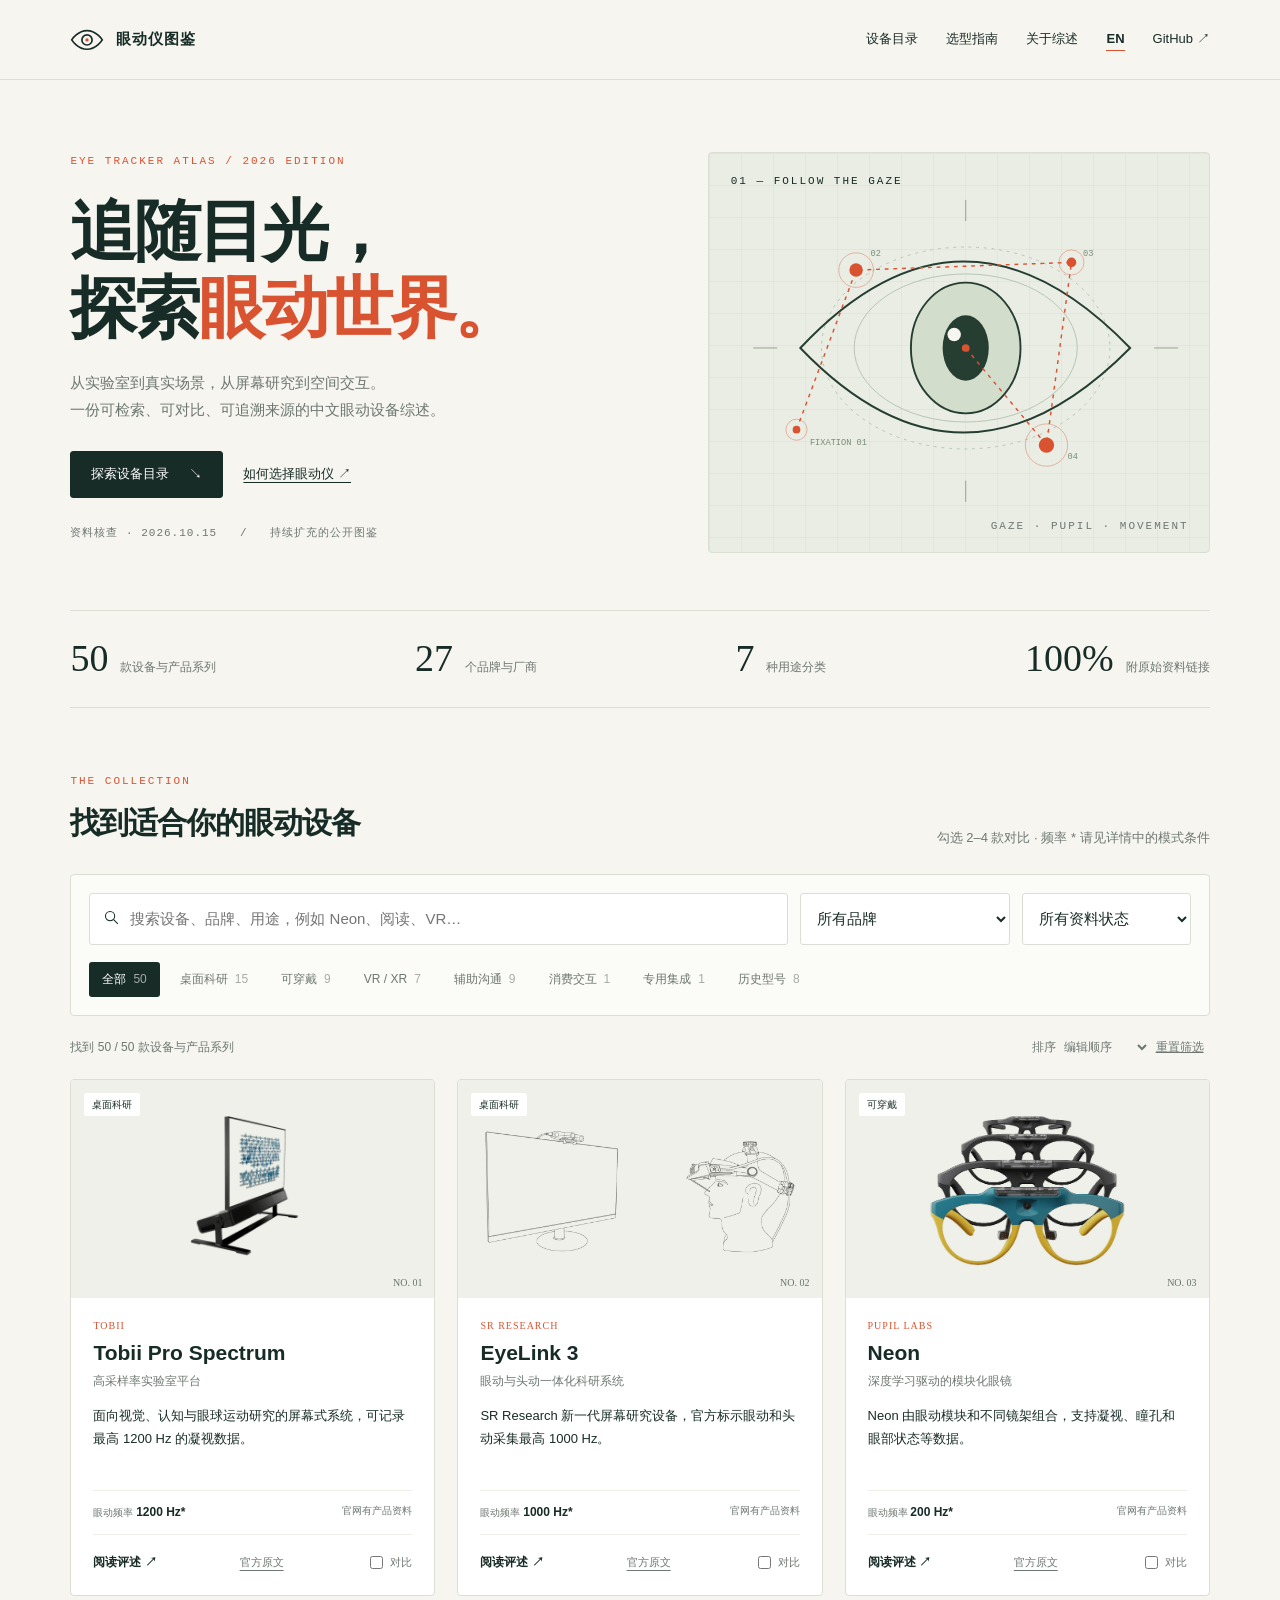
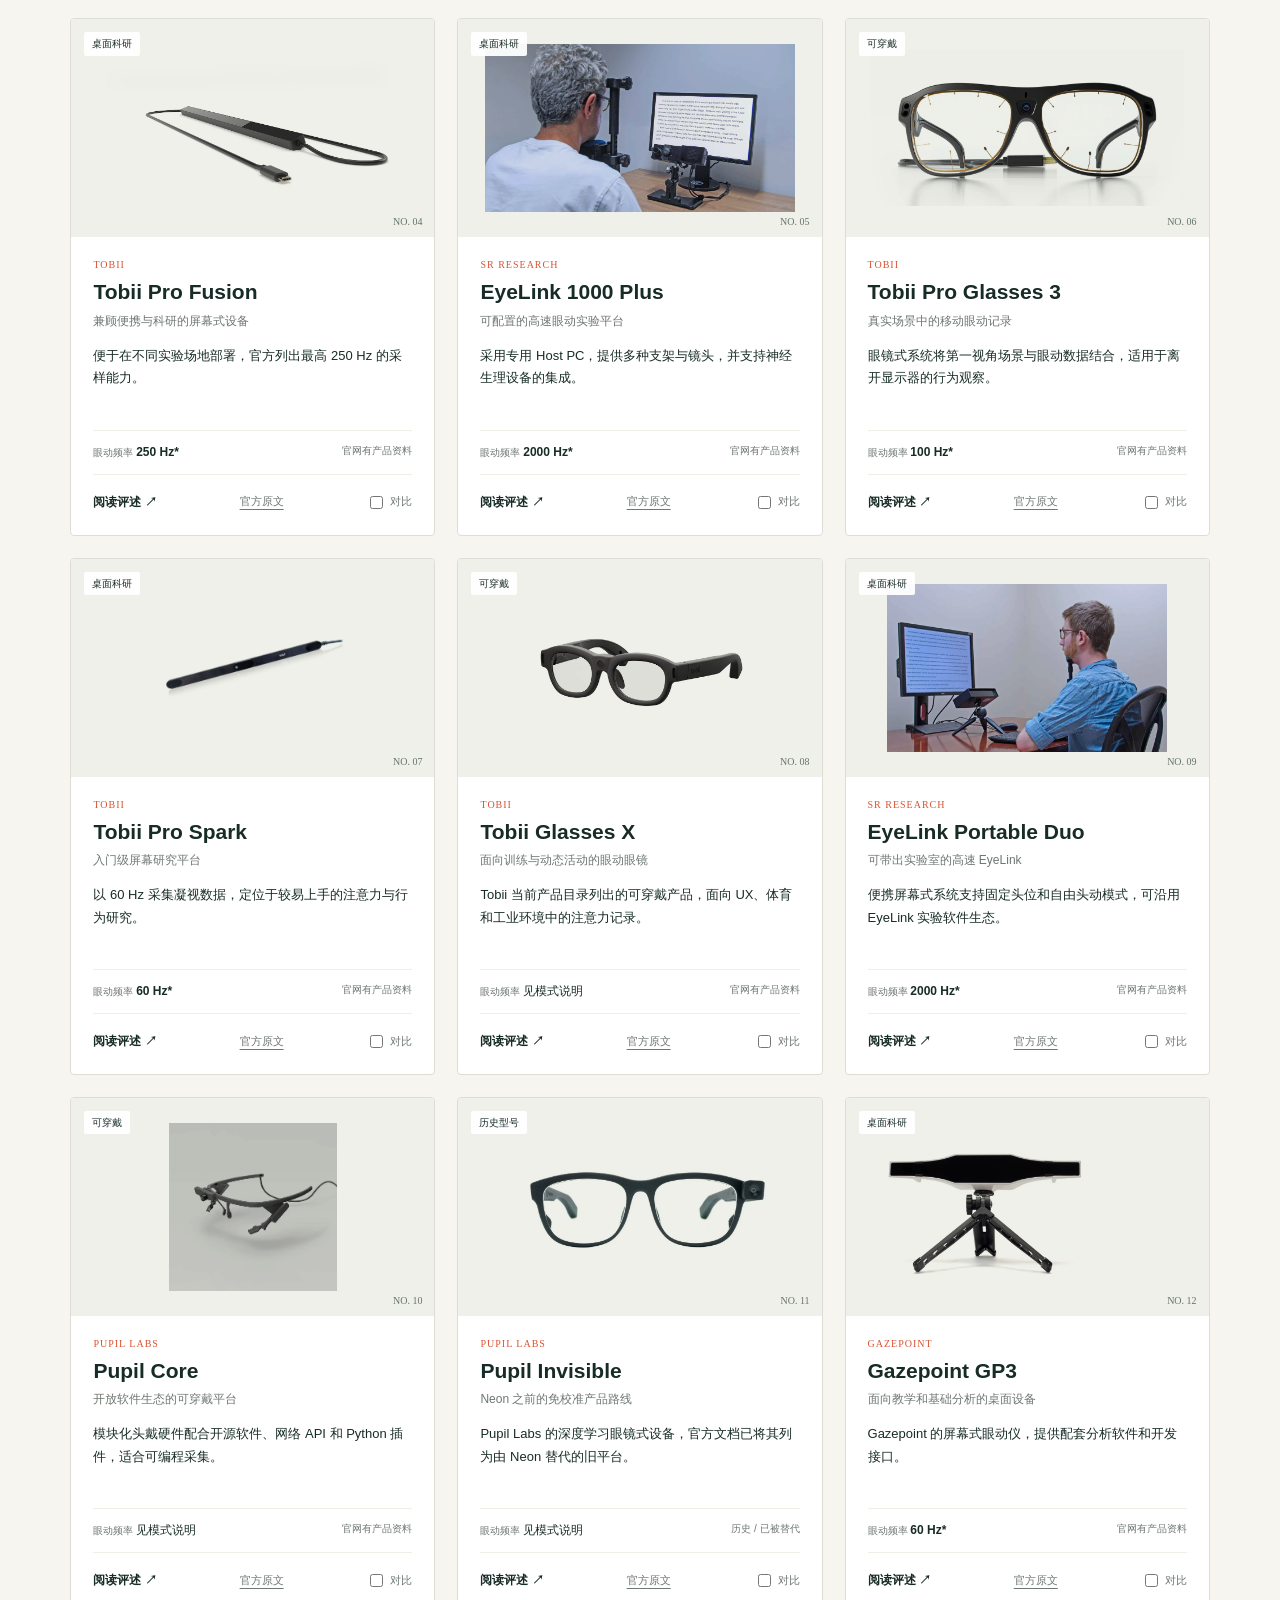
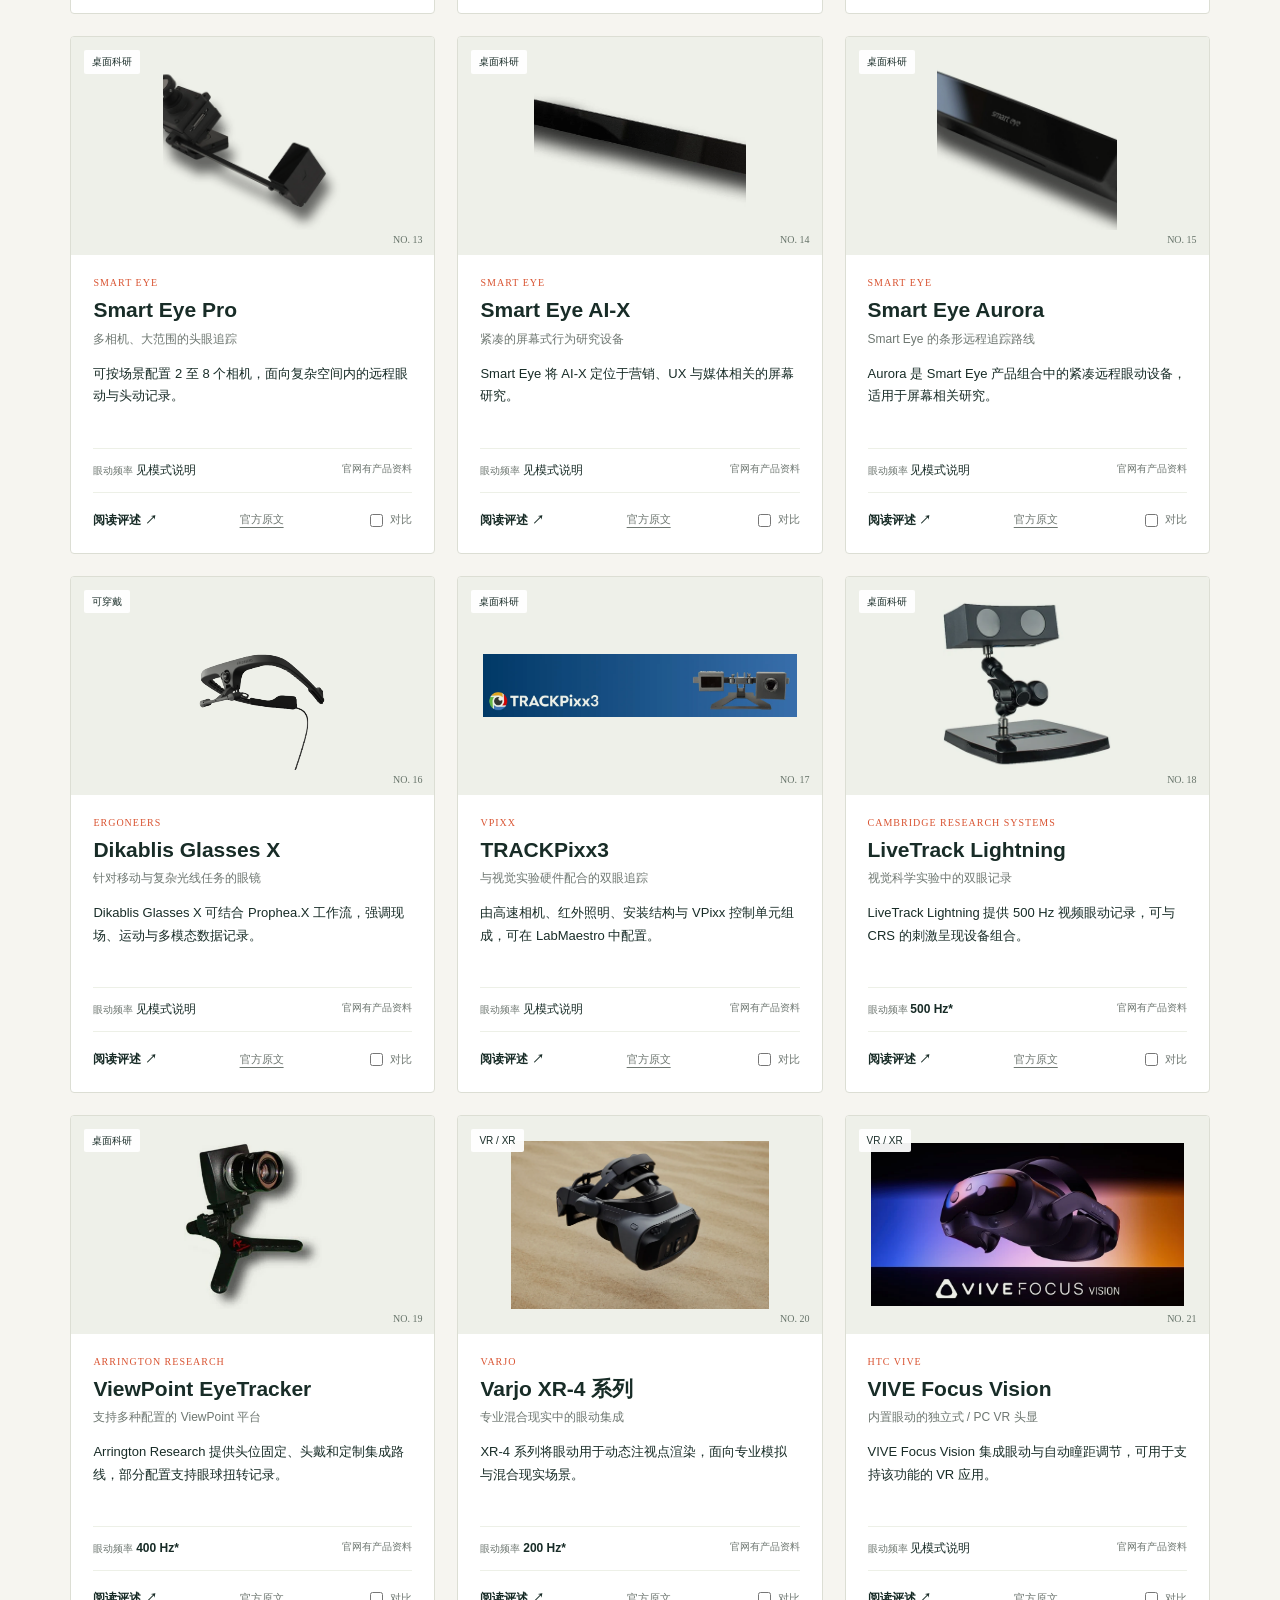
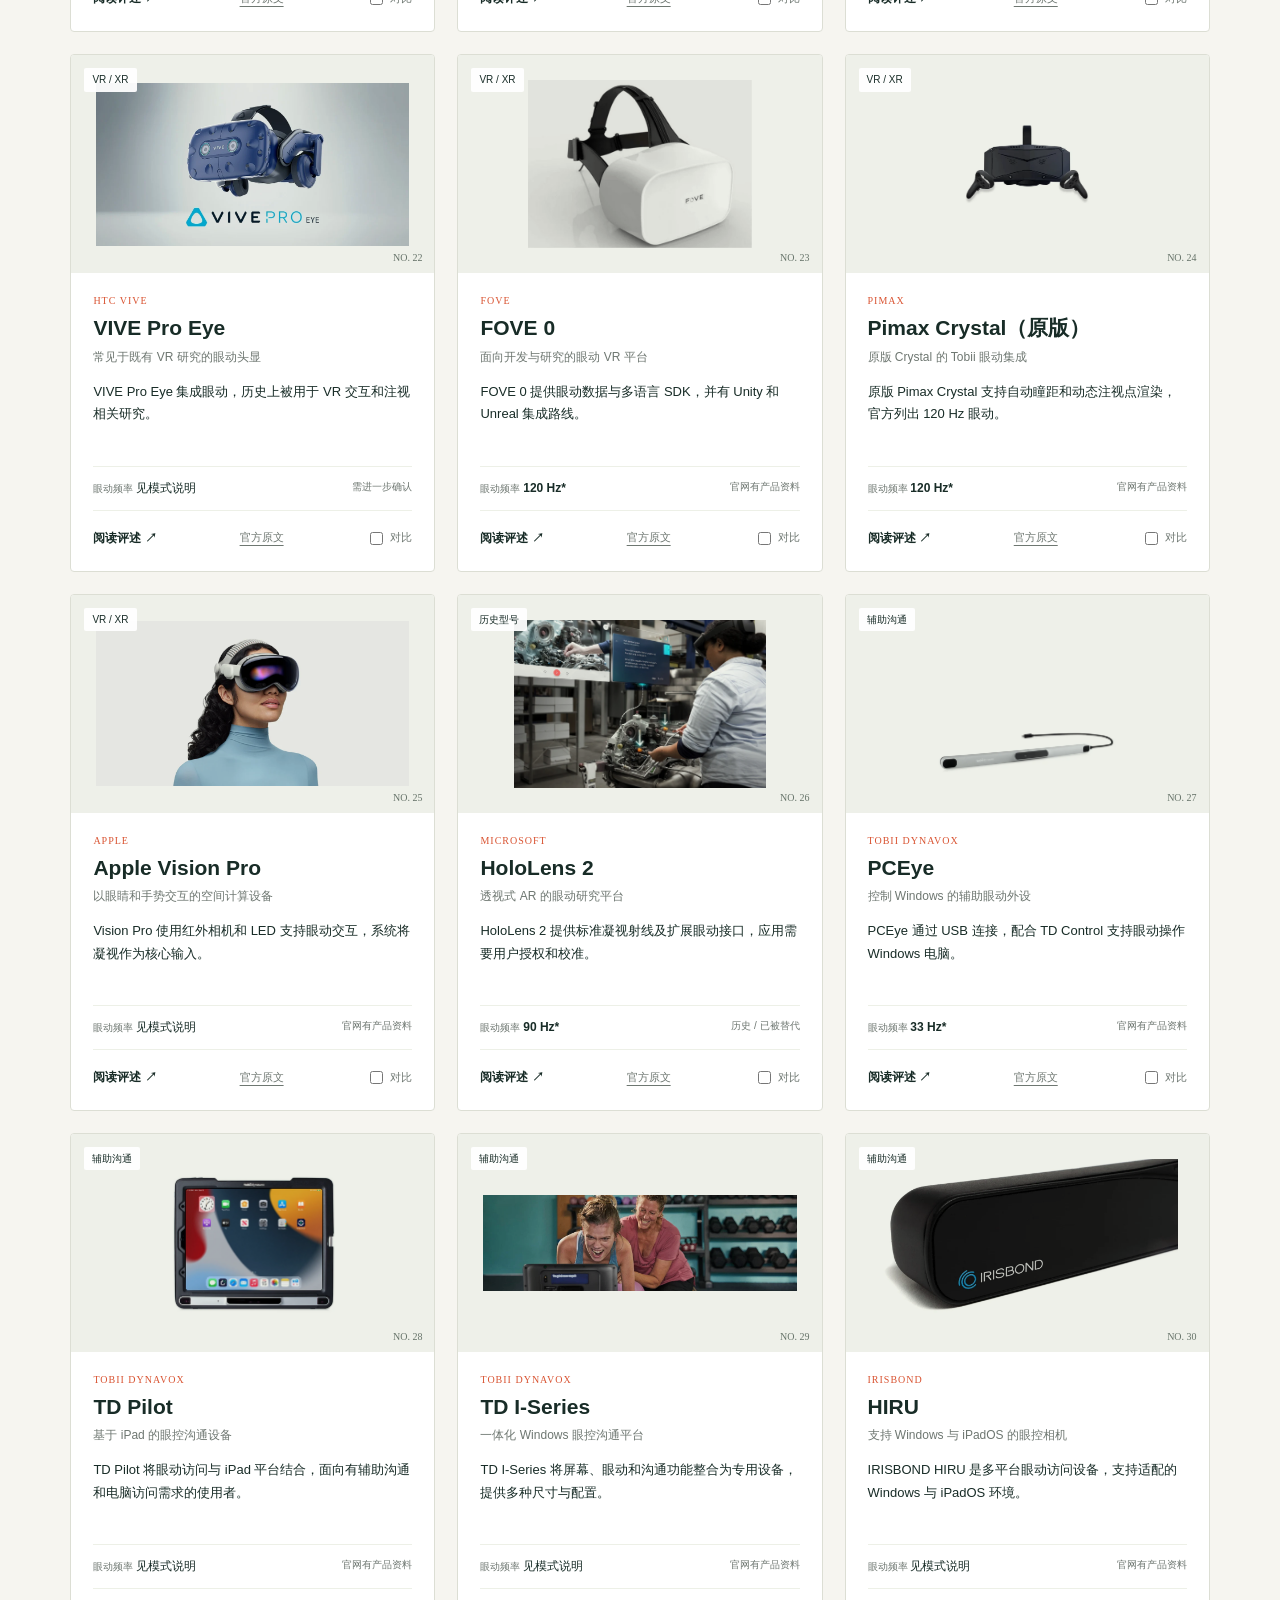
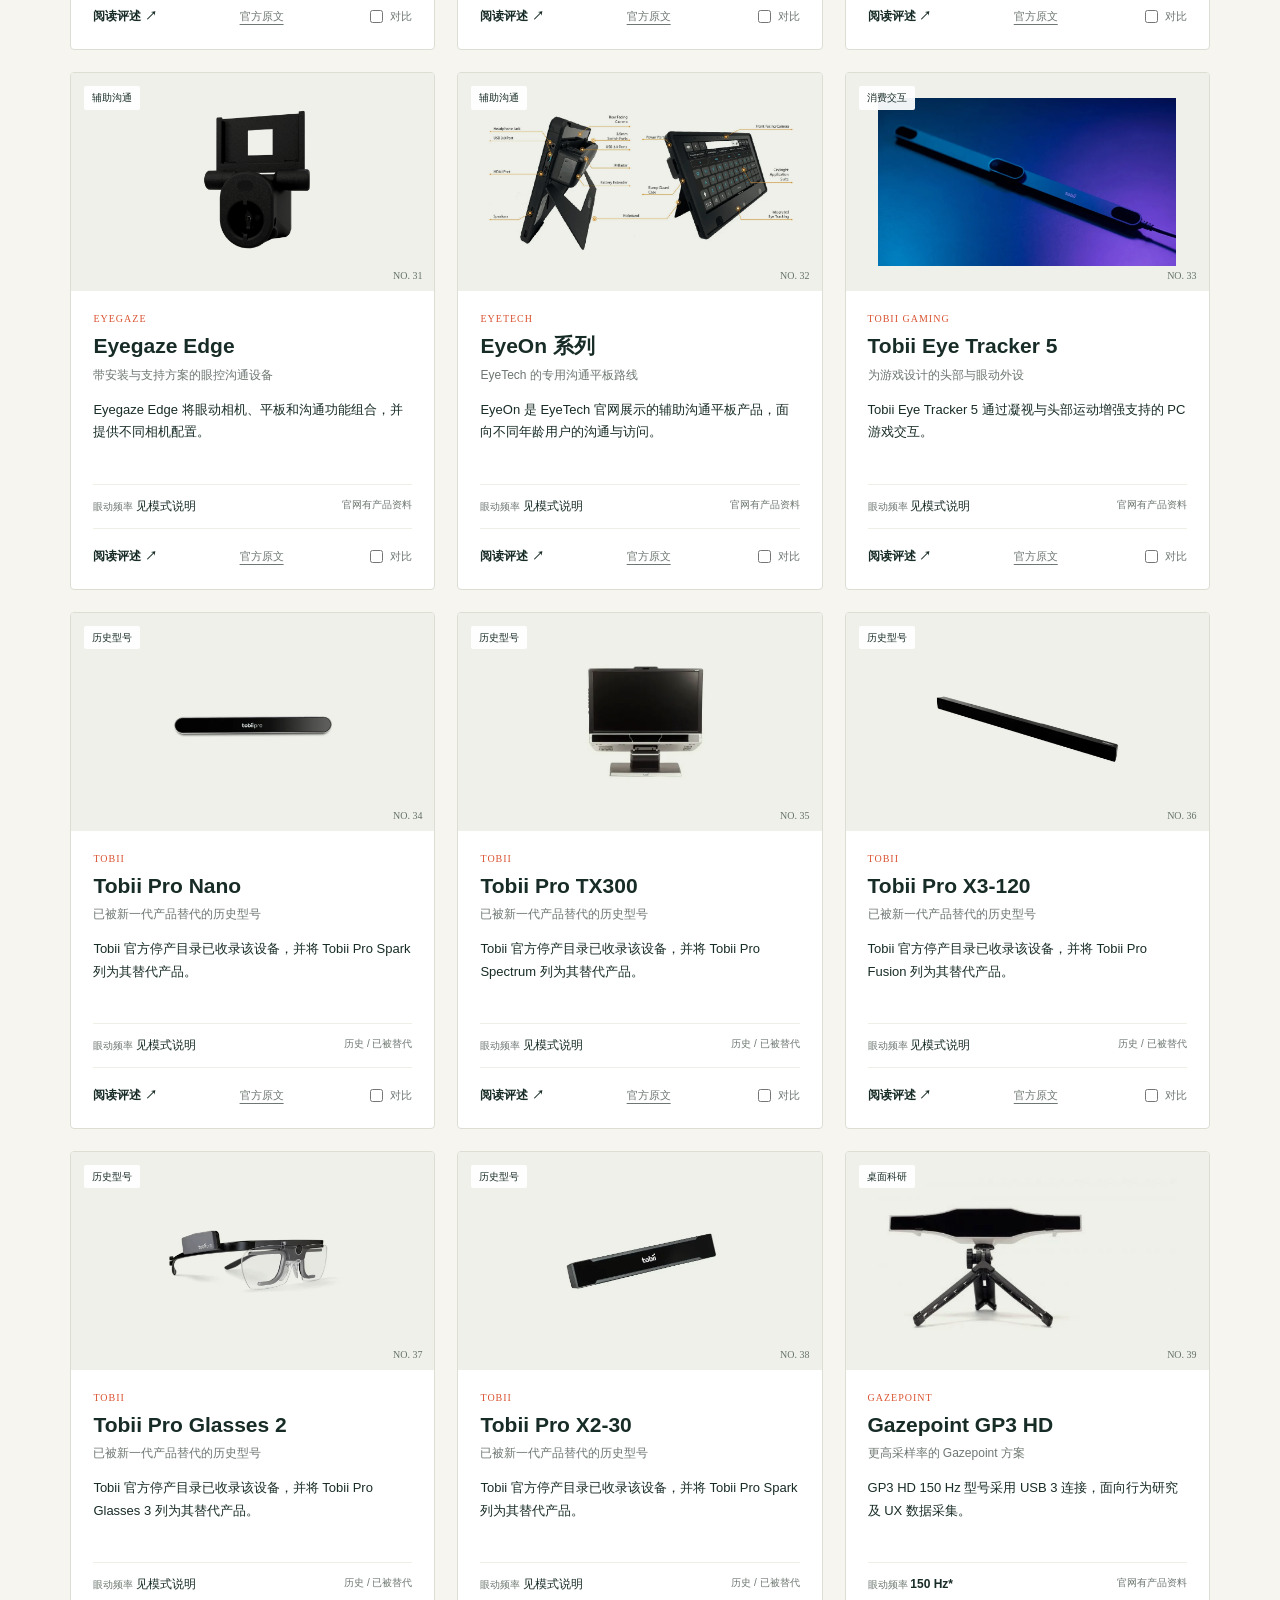
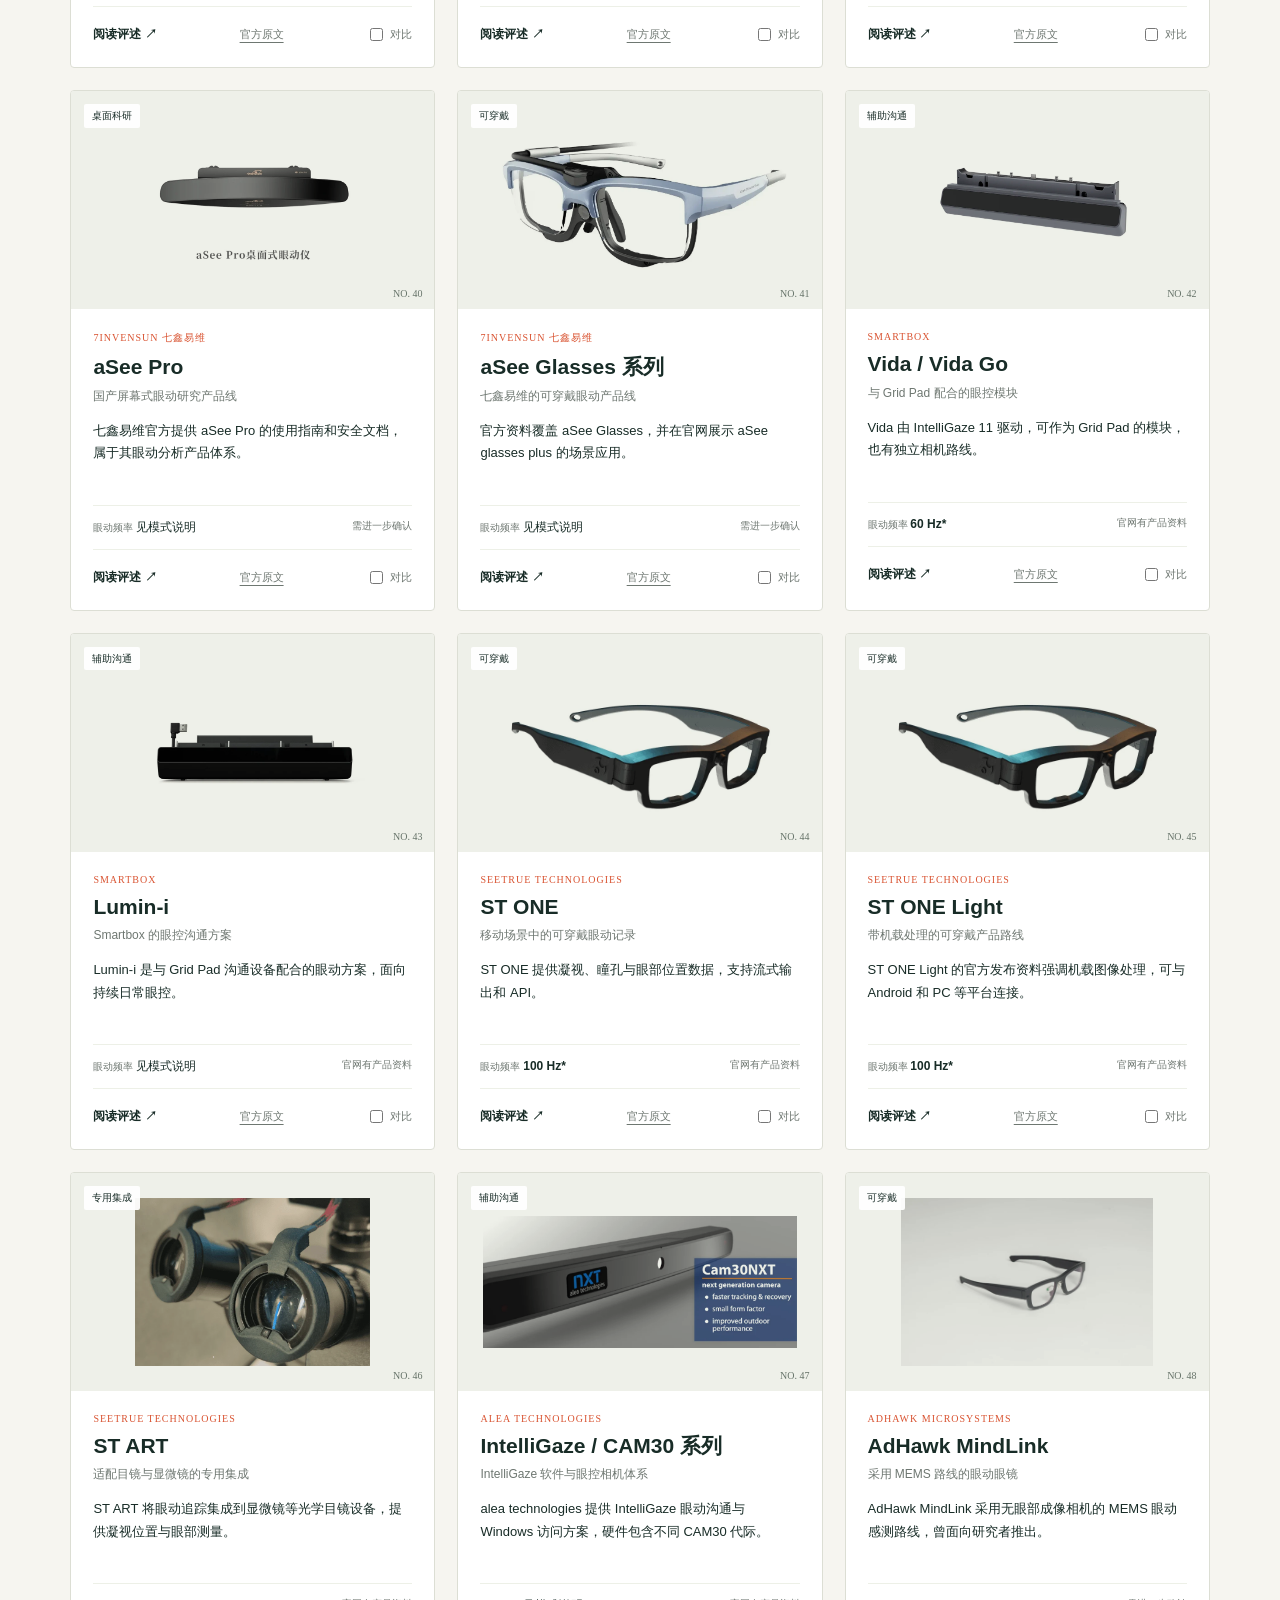
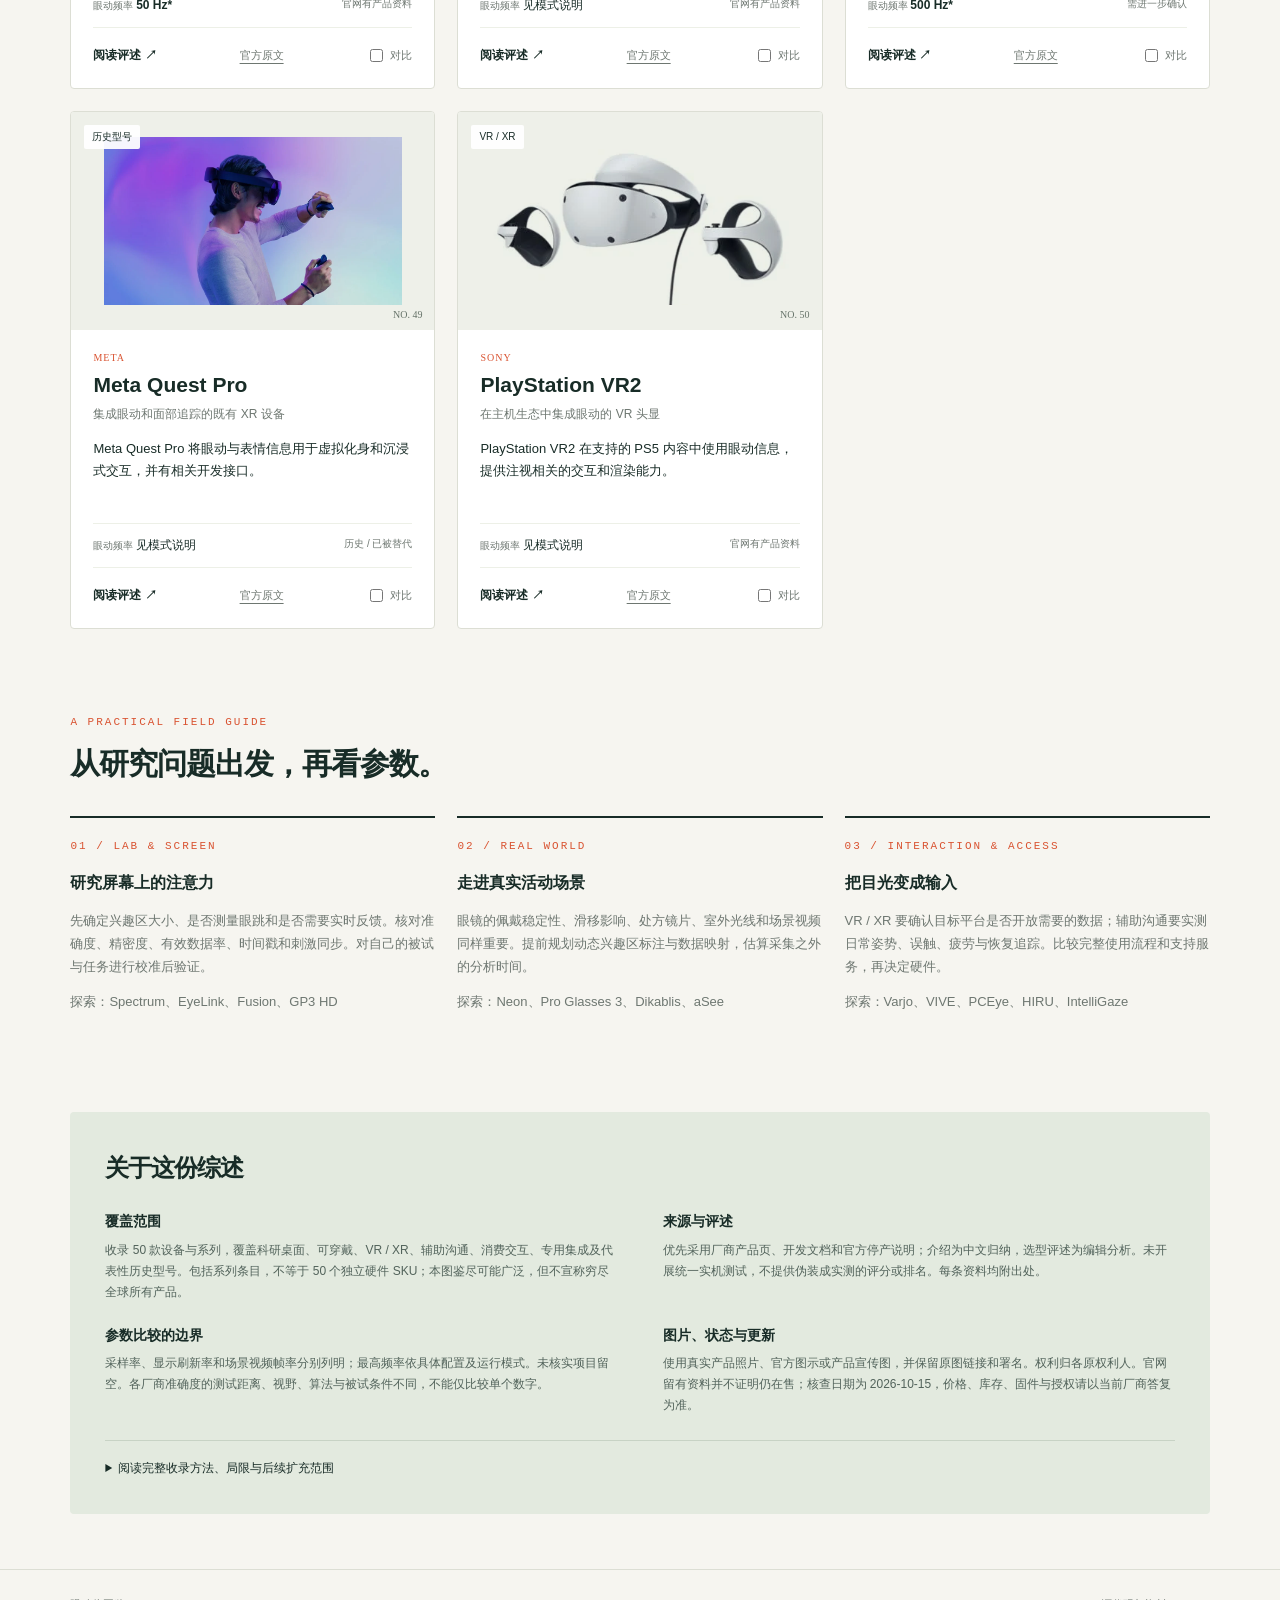
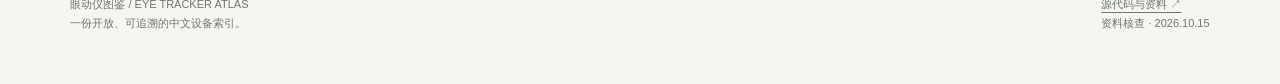
==== commit a55bb289: "Add full English edition with bilingual navigation and translated device reviews" ====
--- a/index.html
+++ b/index.html
@@ -1,5 +1,5 @@
-<!doctype html><html lang="zh-CN"><head><meta charset="UTF-8"><meta name="viewport" content="width=device-width,initial-scale=1"><meta name="description" content="眼动仪中文图鉴：科研桌面、可穿戴、VR/XR、辅助沟通和历史设备，附真实图片、选型评述、参数条件和官方来源。"><meta name="theme-color" content="#f6f5f0"><meta property="og:title" content="眼动仪图鉴 · Eye Tracker Atlas"><meta property="og:description" content="从实验室到真实世界，探索眼动追踪设备。"><meta property="og:image" content="https://sharkburger.github.io/eyetracker/assets/glasses3.webp"><title>眼动仪图鉴 · Eye Tracker Atlas</title><link rel="icon" href="favicon.svg" type="image/svg+xml"><link rel="stylesheet" href="style.css?v=atlas1015"><script src="app.js?v=atlas1015" defer></script></head><body>
-<header><a class="brand" href="#"><svg viewBox="0 0 40 28" fill="none" aria-hidden="true"><path d="M2 14S9 3 20 3s18 11 18 11-7 11-18 11S2 14 2 14Z" stroke="currentColor" stroke-width="2"/><circle cx="20" cy="14" r="6" stroke="currentColor" stroke-width="2"/><circle cx="20" cy="14" r="2" fill="#d95331"/></svg><span>眼动仪图鉴</span></a><nav aria-label="主导航"><a href="#catalog">设备目录</a><a href="#guide">选型指南</a><a href="#method">关于综述</a><a class="github" href="https://github.com/sharkburger/eyetracker" target="_blank" rel="noopener noreferrer">GitHub ↗</a></nav></header>
+<!doctype html><html lang="zh-CN"><head><meta charset="UTF-8"><meta name="viewport" content="width=device-width,initial-scale=1"><meta name="description" content="眼动仪中文图鉴：科研桌面、可穿戴、VR/XR、辅助沟通和历史设备，附真实图片、选型评述、参数条件和官方来源。"><meta name="theme-color" content="#f6f5f0"><meta property="og:title" content="眼动仪图鉴 · Eye Tracker Atlas"><meta property="og:description" content="从实验室到真实世界，探索眼动追踪设备。"><meta property="og:image" content="https://sharkburger.github.io/eyetracker/assets/glasses3.webp"><title>眼动仪图鉴 · Eye Tracker Atlas</title><link rel="icon" href="favicon.svg" type="image/svg+xml"><link rel="stylesheet" href="style.css?v=atlas1015-en2"><script src="app.js?v=atlas1015" defer></script><link rel="alternate" hreflang="zh-CN" href="https://sharkburger.github.io/eyetracker/"><link rel="alternate" hreflang="en" href="https://sharkburger.github.io/eyetracker/en.html"><link rel="canonical" href="https://sharkburger.github.io/eyetracker/"><script src="language.js?v=eyetracker-20261015-bilingual2" defer></script></head><body>
+<header><a class="brand" href="#"><svg viewBox="0 0 40 28" fill="none" aria-hidden="true"><path d="M2 14S9 3 20 3s18 11 18 11-7 11-18 11S2 14 2 14Z" stroke="currentColor" stroke-width="2"/><circle cx="20" cy="14" r="6" stroke="currentColor" stroke-width="2"/><circle cx="20" cy="14" r="2" fill="#d95331"/></svg><span>眼动仪图鉴</span></a><nav aria-label="主导航"><a href="#catalog">设备目录</a><a href="#guide">选型指南</a><a href="#method">关于综述</a><a id="language-switch" href="en.html" lang="en" hreflang="en" aria-label="Switch to English">EN</a><a class="github" href="https://github.com/sharkburger/eyetracker" target="_blank" rel="noopener noreferrer">GitHub ↗</a></nav></header>
 <main><section class="hero"><div><div class="eyebrow">EYE TRACKER ATLAS / 2026 EDITION</div><h1>追随目光，<br>探索<em>眼动世界。</em></h1><p class="intro">从实验室到真实场景，从屏幕研究到空间交互。<br>一份可检索、可对比、可追溯来源的中文眼动设备综述。</p><div class="actions"><a class="solid" href="#catalog">探索设备目录 <span>↘</span></a><a href="#guide" style="font-size:13px">如何选择眼动仪 ↗</a></div><p class="mono" style="color:var(--muted);margin-top:27px;letter-spacing:1px">资料核查 · 2026.10.15 &nbsp; / &nbsp; 持续扩充的公开图鉴</p></div><div class="diagram" role="img" aria-label="眼动追踪示意图：凝视路径连接不同注视点，并汇聚到眼睛"><div class="caption mono">01 — FOLLOW THE GAZE</div><svg viewBox="0 0 520 400" fill="none"><ellipse cx="267" cy="195" rx="150" ry="105" stroke="#b6c4b2" stroke-width="1" stroke-dasharray="3 5"/><ellipse cx="267" cy="195" rx="116" ry="77" stroke="#b6c4b2" stroke-width="1"/><path d="M95 195Q264 15 438 195Q264 371 95 195Z" stroke="#263e32" stroke-width="2"/><ellipse cx="267" cy="195" rx="57" ry="68" fill="#d3ddcc" stroke="#263e32" stroke-width="2"/><ellipse cx="267" cy="195" rx="24" ry="34" fill="#263e32"/><circle cx="255" cy="181" r="7" fill="#f6f5f0"/><path d="M91 280L153 114L377 106L351 296L267 195" stroke="#d95331" stroke-width="1.5" stroke-dasharray="4 5"/><g fill="#d95331"><circle cx="91" cy="280" r="4"/><circle cx="153" cy="114" r="7"/><circle cx="377" cy="106" r="5"/><circle cx="351" cy="296" r="8"/><circle cx="267" cy="195" r="4"/></g><g stroke="#d95331" opacity=".4"><circle cx="91" cy="280" r="11"/><circle cx="153" cy="114" r="18"/><circle cx="377" cy="106" r="13"/><circle cx="351" cy="296" r="22"/></g><g fill="#7c8d78" font-family="monospace" font-size="9"><text x="105" y="296">FIXATION 01</text><text x="168" y="99">02</text><text x="389" y="99">03</text><text x="373" y="311">04</text></g><path d="M46 195h25m392 0h25M267 41v22m0 270v22" stroke="#94a18d"/></svg><div class="bottom mono">GAZE · PUPIL · MOVEMENT</div></div></section>
 <section class="stats" aria-label="图鉴统计"><div class="stat"><strong>50</strong><span>款设备与产品系列</span></div><div class="stat"><strong>27</strong><span>个品牌与厂商</span></div><div class="stat"><strong>7</strong><span>种用途分类</span></div><div class="stat"><strong>100%</strong><span>附原始资料链接</span></div></section>
 <section id="catalog"><div class="section-title"><div><div class="eyebrow">THE COLLECTION</div><h2>找到适合你的眼动设备</h2></div><p>勾选 2–4 款对比 · 频率 * 请见详情中的模式条件</p></div><noscript><p class="noscript">当前浏览器未启用 JavaScript，仍可阅读全部设备简介并打开官方链接；筛选、详情和对比需要启用 JavaScript。完整资料也可下载 JSON。</p></noscript><div class="toolbar"><div class="inputs"><div class="search"><svg viewBox="0 0 24 24" fill="none" stroke="currentColor" stroke-width="1.5" aria-hidden="true"><circle cx="10" cy="10" r="6.5"/><path d="m15 15 6 6"/></svg><input id="search" type="search" aria-label="搜索设备、品牌或用途" placeholder="搜索设备、品牌、用途，例如 Neon、阅读、VR…"></div><select id="brand" aria-label="筛选品牌"><option value="">所有品牌</option><option>7invensun 七鑫易维</option><option>AdHawk Microsystems</option><option>Apple</option><option>Arrington Research</option><option>Cambridge Research Systems</option><option>Ergoneers</option><option>EyeTech</option><option>Eyegaze</option><option>FOVE</option><option>Gazepoint</option><option>HTC VIVE</option><option>IRISBOND</option><option>Meta</option><option>Microsoft</option><option>Pimax</option><option>Pupil Labs</option><option>SR Research</option><option>SeeTrue Technologies</option><option>Smart Eye</option><option>Smartbox</option><option>Sony</option><option>Tobii</option><option>Tobii Dynavox</option><option>Tobii Gaming</option><option>VPixx</option><option>Varjo</option><option>alea technologies</option></select><select id="status" aria-label="筛选资料状态"><option value="">所有资料状态</option><option>官网有产品资料</option><option>历史 / 已被替代</option><option>需进一步确认</option></select></div><div class="tabs" role="group" aria-label="设备分类"><button type="button" data-category="全部" aria-pressed="true" class="active">全部<span>50</span></button><button type="button" data-category="桌面科研" aria-pressed="false" class="">桌面科研<span>15</span></button><button type="button" data-category="可穿戴" aria-pressed="false" class="">可穿戴<span>9</span></button><button type="button" data-category="VR / XR" aria-pressed="false" class="">VR / XR<span>7</span></button><button type="button" data-category="辅助沟通" aria-pressed="false" class="">辅助沟通<span>9</span></button><button type="button" data-category="消费交互" aria-pressed="false" class="">消费交互<span>1</span></button><button type="button" data-category="专用集成" aria-pressed="false" class="">专用集成<span>1</span></button><button type="button" data-category="历史型号" aria-pressed="false" class="">历史型号<span>8</span></button></div></div><div class="results-bar"><span id="result-count" aria-live="polite">50 款设备与产品系列</span><div><label for="sort">排序 </label><select id="sort" style="border:0;background:transparent;color:inherit;font-size:12px"><option value="default">编辑顺序</option><option value="name">名称 A–Z</option><option value="hz">所列采样率 ↓</option></select><button id="reset">重置筛选</button></div></div><div class="grid" id="grid"><article class="card" id="card-spectrum" data-id="spectrum"><div class="picture"><span class="category">桌面科研</span><img src="assets/spectrum.webp" alt="Tobii Pro Spectrum — 产品照片或官方图示" loading="lazy" width="360" height="220"><span class="number">NO. 01</span></div><div class="card-body"><div class="maker">Tobii</div><h3>Tobii Pro Spectrum</h3><p class="tagline">高采样率实验室平台</p><p class="desc">面向视觉、认知与眼球运动研究的屏幕式系统，可记录最高 1200 Hz 的凝视数据。</p><div class="specs"><span>眼动频率 <b>1200 Hz*</b></span><span>官网有产品资料</span></div><div class="card-actions"><button class="detail" data-device="spectrum" aria-label="查看 Tobii Pro Spectrum 完整介绍">阅读评述 ↗</button><a href="https://www.tobii.com/products/eye-trackers/screen-based/tobii-pro-spectrum" target="_blank" rel="noopener noreferrer" aria-label="Tobii Pro Spectrum 官方原文">官方原文</a><label class="compare-label"><input type="checkbox" class="compare-check" value="spectrum" aria-label="对比 Tobii Pro Spectrum"> 对比</label></div></div></article>
--- a/style.css
+++ b/style.css
@@ -1 +1,16 @@
 :root{--paper:#f6f5f0;--ink:#182c27;--muted:#6e7771;--line:#dcded4;--accent:#d95331;--mint:#e3eadf}*{box-sizing:border-box}html{scroll-behavior:smooth;scroll-padding-top:90px}body{margin:0;background:var(--paper);color:var(--ink);font:15px/1.75 -apple-system,BlinkMacSystemFont,'Segoe UI','PingFang SC','Microsoft YaHei',sans-serif}a{color:inherit;text-underline-offset:4px}button,input,select{font:inherit}button,a,input,select,summary{outline-offset:5px}button{cursor:pointer}header{height:80px;border-bottom:1px solid var(--line);display:flex;align-items:center;justify-content:space-between;padding:0 5.5%;background:var(--paper)}.brand{text-decoration:none;display:flex;gap:12px;align-items:center;font-weight:750;letter-spacing:1px}.brand svg{width:34px}nav{display:flex;gap:28px;font-size:13px}nav a{text-decoration:none}nav a:hover{color:var(--accent)}main{max-width:1440px;margin:auto;padding:0 5.5%}.hero{display:grid;grid-template-columns:1.15fr 1fr;align-items:center;min-height:530px;gap:60px;padding:65px 0 50px}.eyebrow,.mono{font:11px/1.5 ui-monospace,SFMono-Regular,monospace;letter-spacing:2px}.eyebrow{color:var(--accent)}h1{font-size:clamp(45px,5.2vw,76px);line-height:1.15;letter-spacing:-3px;margin:24px 0}h1 em{font-style:normal;color:var(--accent)}.intro{color:var(--muted);max-width:510px;font-size:15px}.actions{display:flex;gap:20px;align-items:center;margin-top:28px}.solid,.outline{display:inline-flex;align-items:center;justify-content:center;gap:20px;padding:11px 20px;text-decoration:none;border:1px solid var(--ink);background:var(--ink);color:white;font-size:13px;border-radius:3px}.outline{background:transparent;color:var(--ink)}.diagram{aspect-ratio:1.25;background:#e9ede4;border:1px solid #d9dfd3;position:relative;overflow:hidden;border-radius:4px;background-image:linear-gradient(#182c2709 1px,transparent 1px),linear-gradient(90deg,#182c2709 1px,transparent 1px);background-size:32px 32px}.diagram>svg{width:100%;height:100%}.diagram .caption{position:absolute;left:22px;top:20px}.diagram .bottom{position:absolute;bottom:18px;right:20px;color:var(--muted)}.stats{display:flex;border-top:1px solid var(--line);border-bottom:1px solid var(--line);margin-bottom:65px;padding:25px 0;justify-content:space-between}.stat{display:flex;align-items:baseline;gap:12px}.stat strong{font:38px/1.2 Georgia,serif}.stat span{color:var(--muted);font-size:12px}.section-title{display:flex;justify-content:space-between;align-items:end;gap:20px;margin-bottom:24px}h2{font-size:30px;letter-spacing:-1px;margin:8px 0 0}.section-title p{color:var(--muted);font-size:13px;margin:0}.toolbar{border:1px solid var(--line);padding:18px;background:#fbfbf7;border-radius:4px}.inputs{display:flex;gap:12px;margin-bottom:17px}.search{flex:1;position:relative}.search input{width:100%;padding:12px 14px 12px 40px;border:1px solid var(--line);background:white;border-radius:3px}.search svg{position:absolute;left:14px;top:16px;width:17px}.inputs select{max-width:210px;padding:8px 30px 8px 12px;background:white;border:1px solid var(--line);border-radius:3px;color:var(--ink)}.tabs{display:flex;gap:7px;flex-wrap:wrap}.tabs button{border:0;background:transparent;border-radius:3px;padding:7px 13px;color:var(--muted);font-size:12px}.tabs button.active{background:var(--ink);color:white}.tabs button span{opacity:.6;margin-left:7px}.results-bar{display:flex;justify-content:space-between;align-items:center;margin:20px 0;font-size:12px;color:var(--muted)}.results-bar button{background:none;border:0;text-decoration:underline;color:var(--muted)}.grid{display:grid;grid-template-columns:repeat(3,1fr);gap:22px}.card{border:1px solid var(--line);border-radius:4px;background:#fff;overflow:hidden;transition:transform .2s,box-shadow .2s}.card:hover{transform:translateY(-3px);box-shadow:0 10px 30px #182c2709}.picture{height:218px;background:#eef0e9;position:relative;padding:25px;display:flex;align-items:center;justify-content:center}.picture img{width:100%;height:100%;object-fit:contain;mix-blend-mode:multiply}.category{position:absolute;left:13px;top:13px;background:#fffffff0;padding:3px 8px;border-radius:2px;font-size:10px;z-index:1}.number{position:absolute;bottom:10px;right:12px;font:10px ui-monospace;color:#67746a}.card-body{padding:22px}.maker{font:10px ui-monospace;letter-spacing:1px;color:var(--accent);text-transform:uppercase}.card h3{font-size:21px;line-height:1.35;margin:8px 0 4px}.tagline{font-size:12px;color:var(--muted);margin:0 0 13px}.desc{font-size:13px;min-height:68px;margin:0}.specs{display:flex;justify-content:space-between;border-top:1px solid #edf0e7;border-bottom:1px solid #edf0e7;padding:11px 0;margin:17px 0;font-size:10px;color:var(--muted);gap:8px}.specs b{color:var(--ink);font-size:12px;font-weight:550}.card-actions{display:flex;align-items:center;justify-content:space-between;gap:8px;font-size:11px}.detail{background:none;border:0;color:var(--ink);padding:0;font-size:12px;font-weight:650}.compare-label{display:flex;gap:4px;align-items:center;color:var(--muted);cursor:pointer}.compare-label input{accent-color:var(--accent)}.card-actions a{color:var(--muted)}.empty{text-align:center;padding:70px;color:var(--muted)}.guides{padding:85px 0 65px}.guide-grid{display:grid;grid-template-columns:repeat(3,1fr);gap:22px;margin-top:25px}.guide{border-top:2px solid var(--ink);padding:20px 0}.guide b{font-size:16px}.guide p{font-size:13px;color:var(--muted)}.guide .mono{color:var(--accent);margin-bottom:15px}.method{padding:35px;background:var(--mint);margin:0 0 55px;border-radius:4px}.method h2{font-size:24px;margin:0 0 20px}.method-grid{display:grid;grid-template-columns:1fr 1fr;gap:20px 45px}.method h3{font-size:14px;margin:0}.method p{font-size:12px;color:#52635b;margin:6px 0 0}.method details{border-top:1px solid #c8d3c5;margin-top:24px;padding-top:17px;font-size:12px}.method summary{cursor:pointer}footer{border-top:1px solid var(--line);padding:25px 5.5% 50px;font-size:11px;color:var(--muted);display:flex;justify-content:space-between;gap:20px}.compare-dock{position:fixed;bottom:24px;left:50%;transform:translateX(-50%);display:flex;align-items:center;gap:20px;background:var(--ink);color:white;padding:12px 20px;border-radius:5px;box-shadow:0 6px 35px #182c272b;z-index:5;font-size:12px}.compare-dock[hidden]{display:none}.compare-dock button{padding:6px 13px;background:var(--paper);border:0;border-radius:2px;color:var(--ink)}.compare-dock .clear{background:transparent;color:white;padding:6px}dialog{border:1px solid var(--line);border-radius:6px;padding:0;max-width:850px;width:calc(100% - 32px);max-height:88vh;color:var(--ink);background:var(--paper)}dialog::backdrop{background:#12231dd0;backdrop-filter:blur(4px)}.modal-head{padding:20px 28px;display:flex;justify-content:space-between;border-bottom:1px solid var(--line);align-items:center}.modal-head button{background:none;border:0;font-size:26px;padding:0 5px}.modal-content{padding:28px}.modal-content>img{width:100%;max-height:300px;object-fit:contain;background:#e9ede4;border-radius:3px}.modal-content h2{font-size:28px}.modal-content h3{font-size:14px;margin:25px 0 6px;color:var(--accent)}.modal-content p{font-size:14px}.source-links{display:flex;flex-wrap:wrap;gap:10px;font-size:12px;margin-top:20px}.source-links a{padding:7px 12px;background:white;border:1px solid var(--line);border-radius:3px}.notice{padding:13px;background:#eee9df;font-size:12px!important;border-radius:3px}.comparison-scroll{overflow-x:auto}table{border-collapse:collapse;width:100%;font-size:12px;min-width:550px}td,th{text-align:left;vertical-align:top;padding:14px;border:1px solid var(--line);min-width:140px}th{background:var(--mint)}td img{height:100px;width:150px;object-fit:contain}.toast{position:fixed;top:20px;left:50%;transform:translateX(-50%);padding:10px 20px;background:var(--ink);color:white;border-radius:4px;z-index:20;font-size:13px}.noscript{padding:15px;background:#eee4cf}body:has(dialog[open]){overflow:hidden}@media(min-width:1500px){header,footer{padding-left:calc((100vw - 1280px)/2);padding-right:calc((100vw - 1280px)/2)}}@media(max-width:950px){.hero{gap:25px;min-height:450px}.grid{grid-template-columns:repeat(2,1fr)}.stat{display:block}.stat span{display:block}.stats{margin-bottom:45px}.guide-grid{gap:15px}.section-title{align-items:start}.picture{height:220px}}@media(max-width:640px){header{height:68px}nav{gap:14px;font-size:11px}nav .github{display:none}.hero{grid-template-columns:1fr;padding:42px 0 28px;gap:30px}h1{font-size:48px;letter-spacing:-2px;margin:19px 0}.diagram{aspect-ratio:1.5}.intro{font-size:14px}.stats{flex-wrap:wrap;gap:22px;padding:22px 0}.stat{width:42%}.stat strong{font-size:31px}.section-title{display:block}.section-title p{margin-top:9px}.inputs{flex-wrap:wrap}.search{flex-basis:100%}.inputs select{flex:1;max-width:100%;width:40%;font-size:12px}.toolbar{padding:12px}.tabs{gap:2px}.tabs button{padding:7px 9px;font-size:11px}.grid{grid-template-columns:1fr}.picture{height:240px}.desc{min-height:auto}.guide-grid,.method-grid{grid-template-columns:1fr}.guides{padding:55px 0 30px}.method{padding:23px}footer{display:block;padding-bottom:95px}.compare-dock{width:92%;bottom:15px;justify-content:space-between;gap:6px}.modal-content{padding:20px}.modal-head{padding:15px 20px}.source-links{font-size:11px}}
+/* English edition: allow longer labels without changing the Chinese layout. */
+html[lang="en"] h1{font-size:clamp(42px,4.5vw,64px);letter-spacing:-2px}
+html[lang="en"] .hero{gap:40px}
+html[lang="en"] .desc{min-height:112px}
+html[lang="en"] .tagline{min-height:42px}
+html[lang="en"] .card h3{min-height:57px}
+html[lang="en"] .specs{flex-wrap:wrap}
+html[lang="en"] .section-title p{max-width:350px}
+html[lang="en"] .inputs select{max-width:230px}
+#language-switch{font-weight:650;text-decoration:none;white-space:nowrap;border-bottom:1px solid var(--accent)}
+@media(max-width:950px){html[lang="en"] .section-title{display:block}html[lang="en"] .section-title p{margin-top:10px;max-width:none}}
+@media(max-width:640px){html[lang="en"] h1{font-size:42px;letter-spacing:-1.8px}html[lang="en"] header{padding-left:5%;padding-right:5%;gap:12px}html[lang="en"] .brand{gap:7px;font-size:13px;letter-spacing:0;white-space:nowrap}html[lang="en"] .brand svg{width:27px;flex-shrink:0}html[lang="en"] nav{gap:10px;font-size:10px}html[lang="en"] .inputs select{max-width:100%;min-width:0}html[lang="en"] .desc,html[lang="en"] .tagline,html[lang="en"] .card h3{min-height:0}html[lang="en"] .results-bar{align-items:start;gap:10px;flex-direction:column}html[lang="en"] .guide-grid{gap:12px}html[lang="en"] .actions{gap:14px;flex-wrap:wrap}html[lang="en"] .compare-dock{font-size:11px}html[lang="en"] .compare-dock button{padding:7px 8px}}
+@media(max-width:365px){html[lang="en"] header{height:auto;min-height:75px;flex-wrap:wrap;padding-top:10px;padding-bottom:10px}html[lang="en"] h1{font-size:36px}}
+@media(prefers-reduced-motion:reduce){html{scroll-behavior:auto}.card{transition:none}}
+.modal-head{gap:14px}.modal-head .mono{flex:1;min-width:0;letter-spacing:1px}.modal-language{font-size:12px;text-decoration:none;border-bottom:1px solid var(--accent);white-space:nowrap}
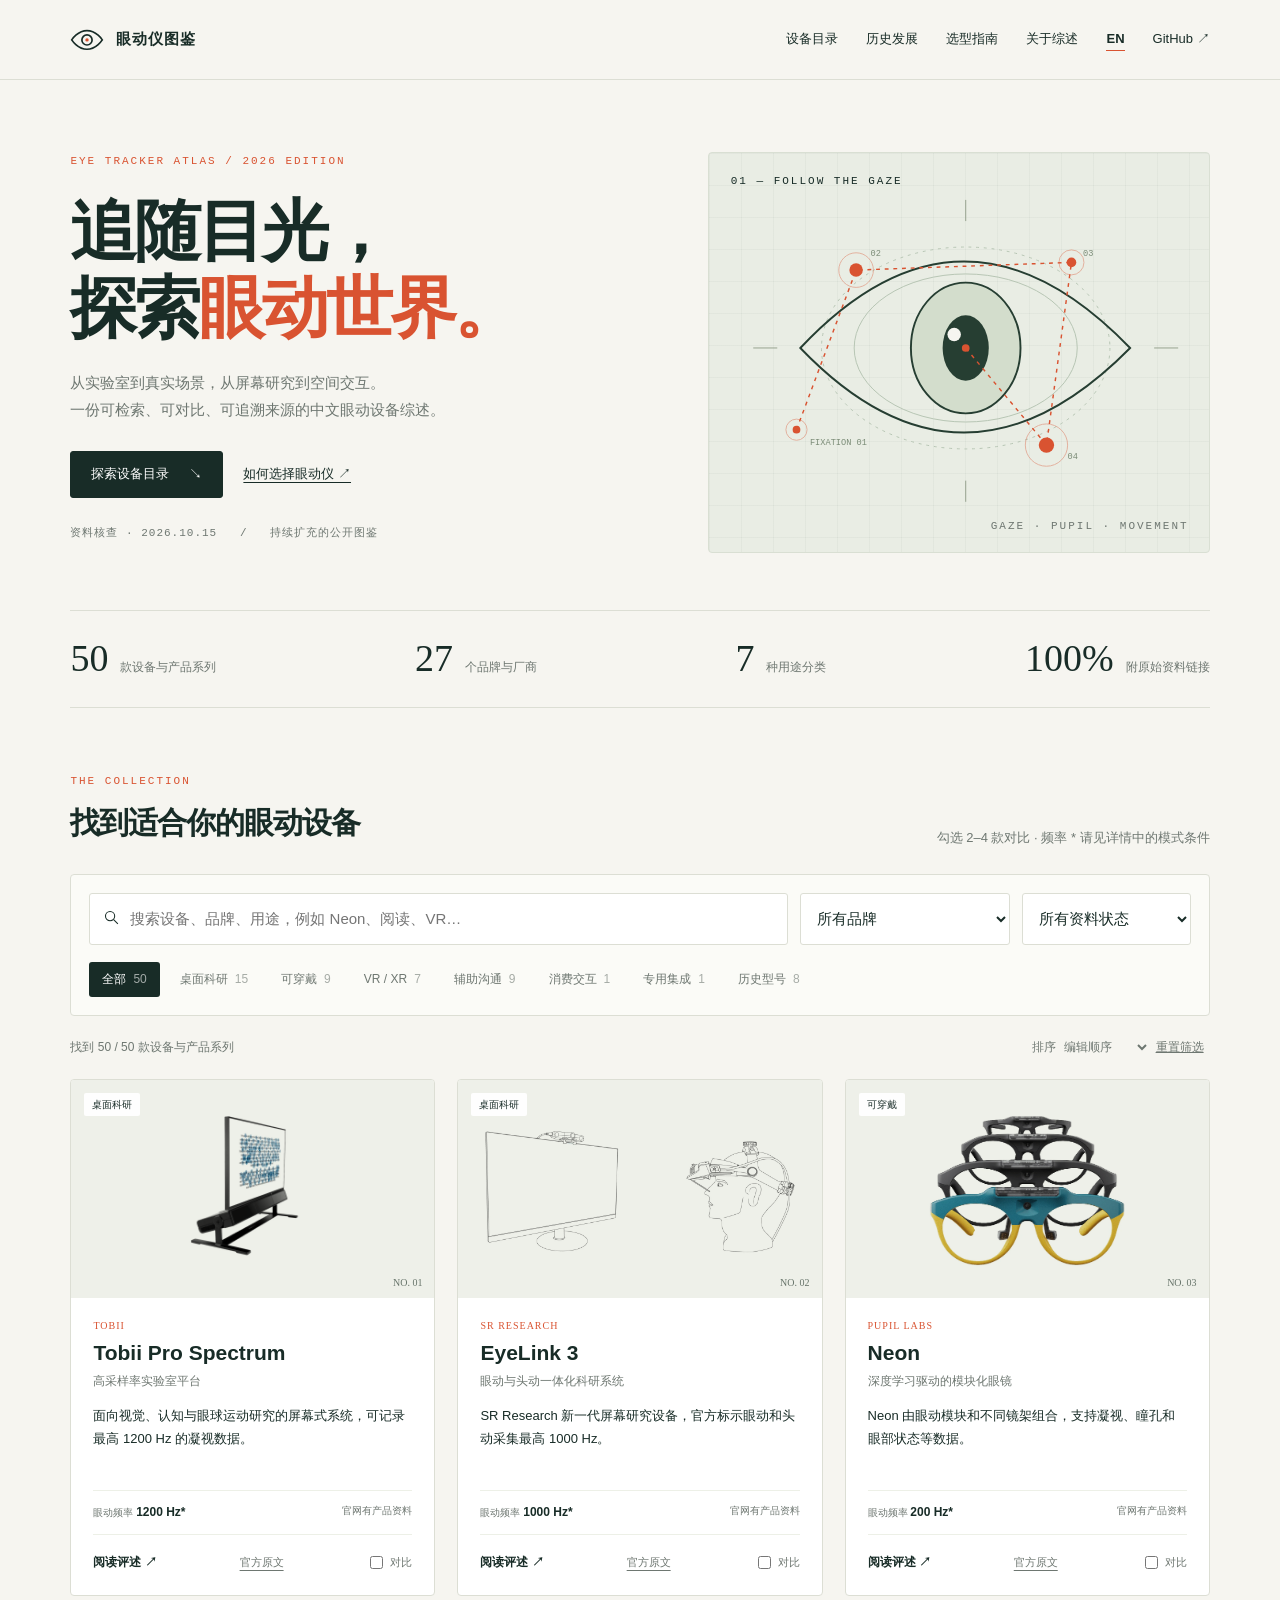
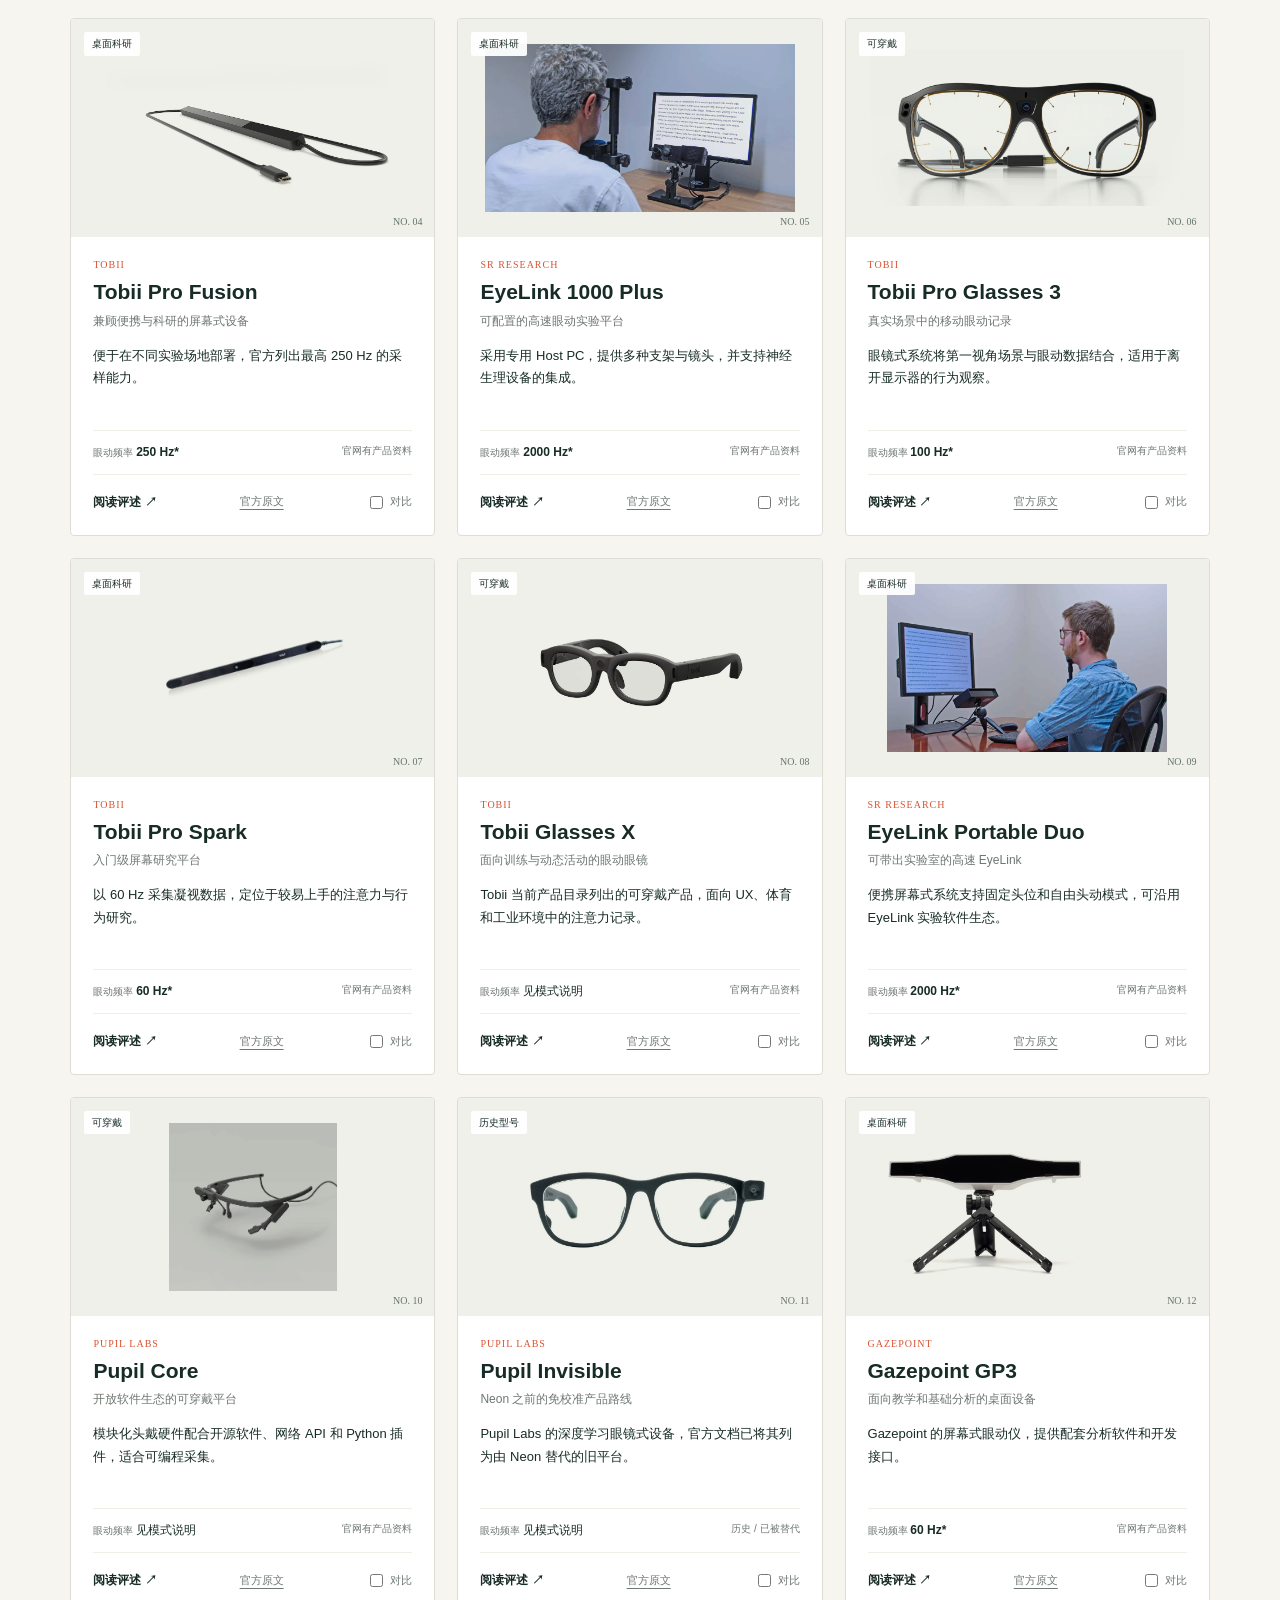
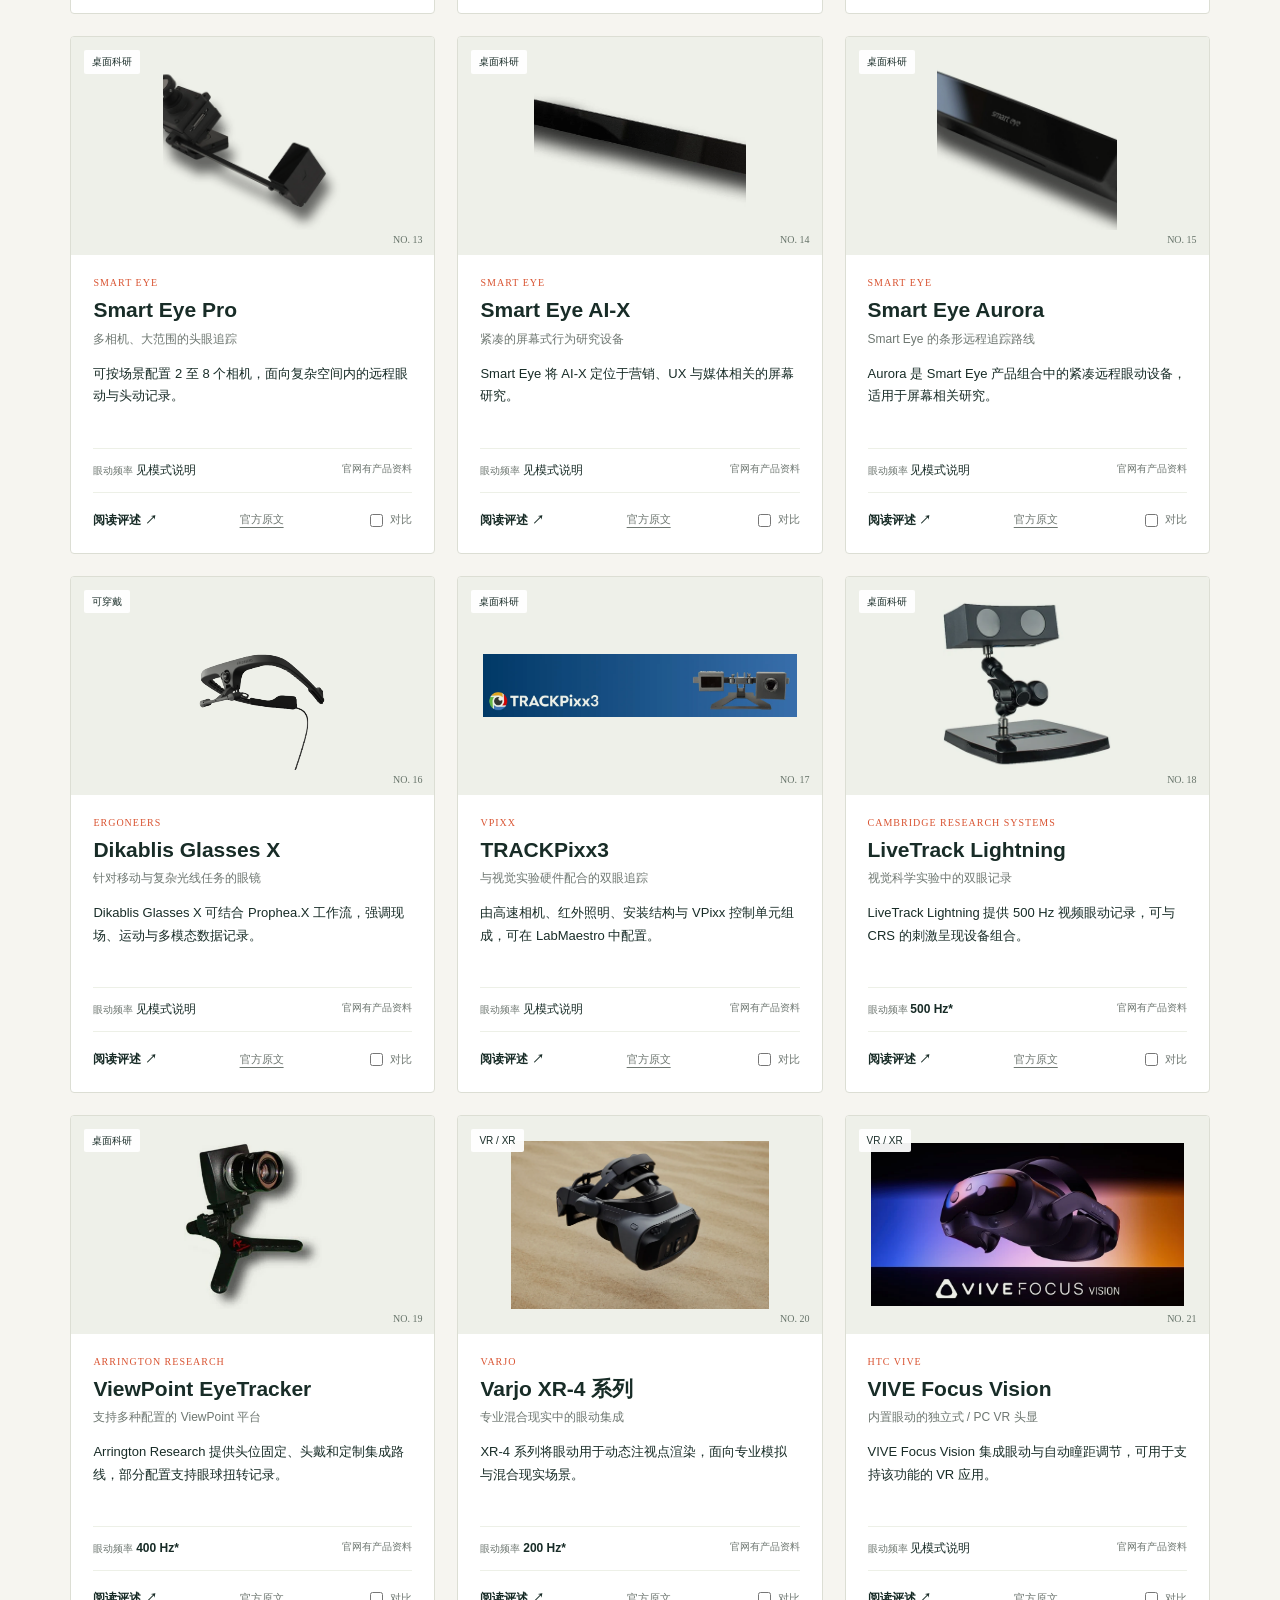
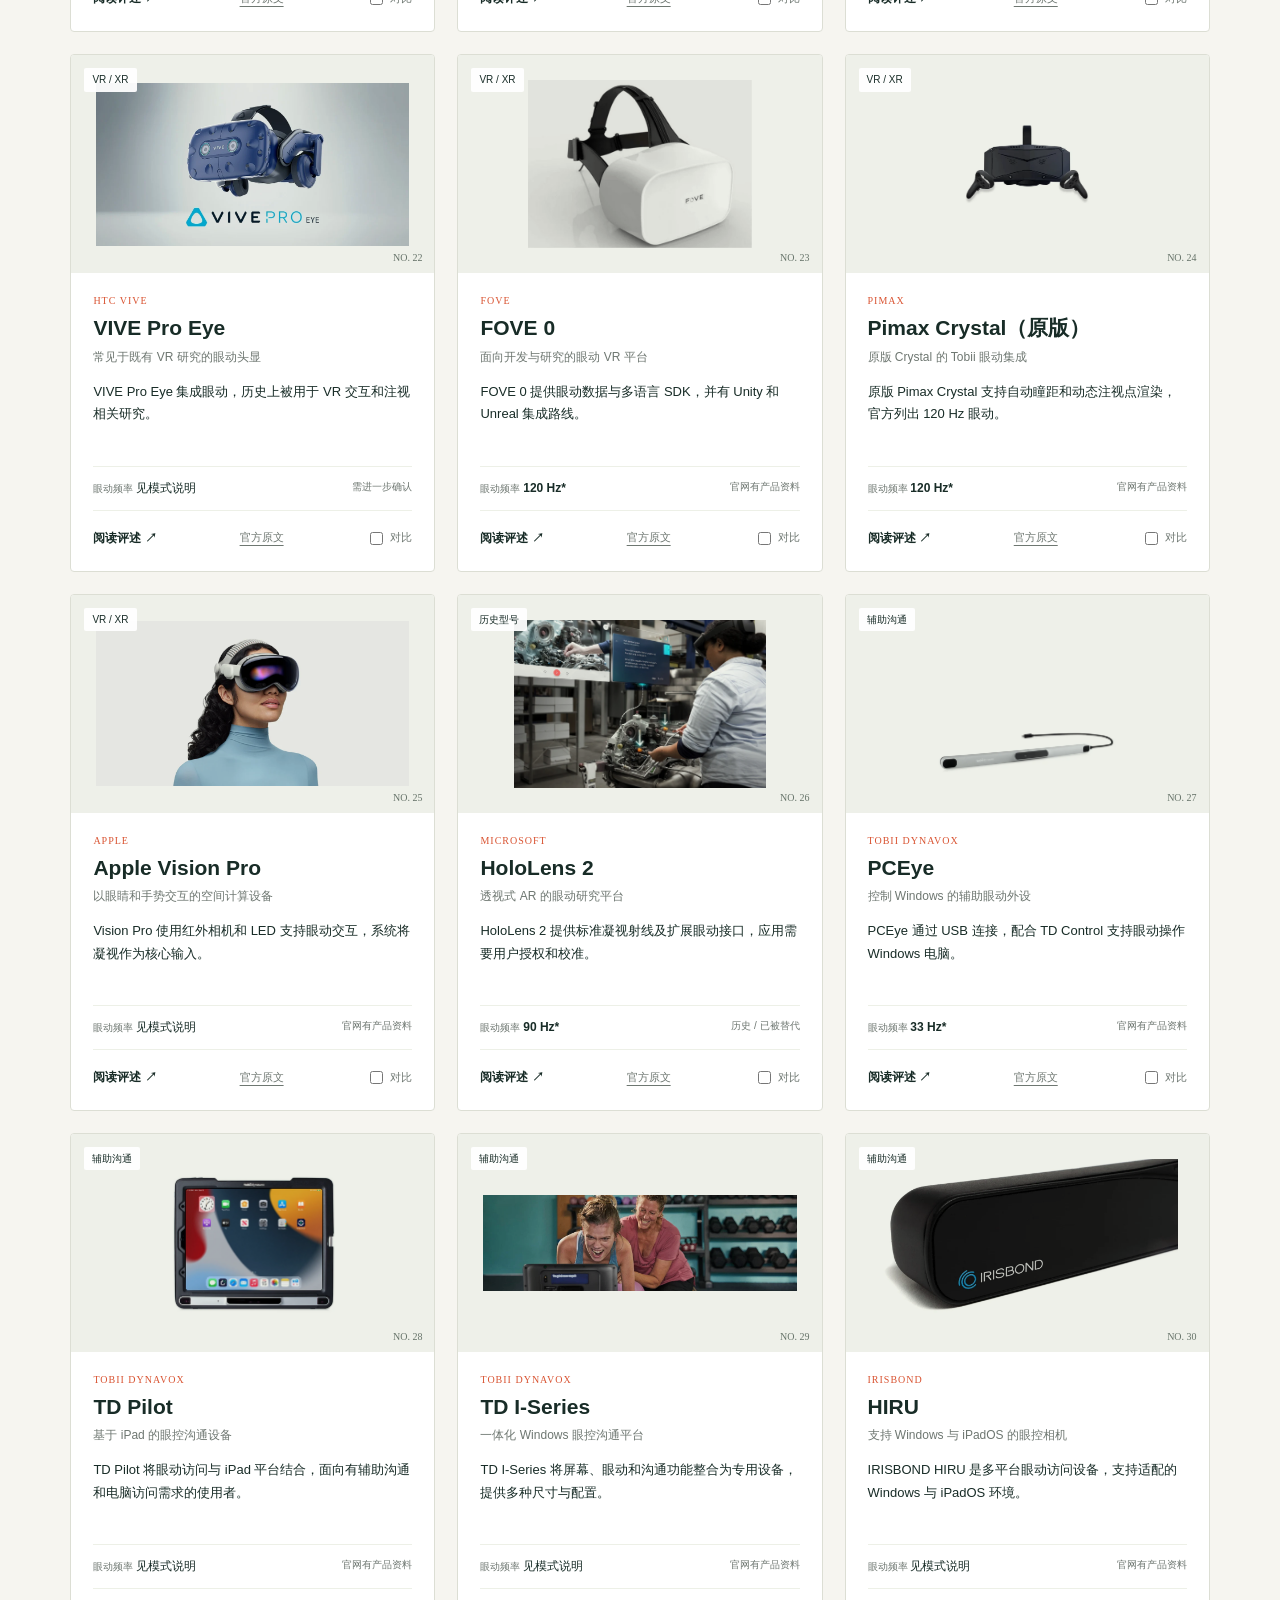
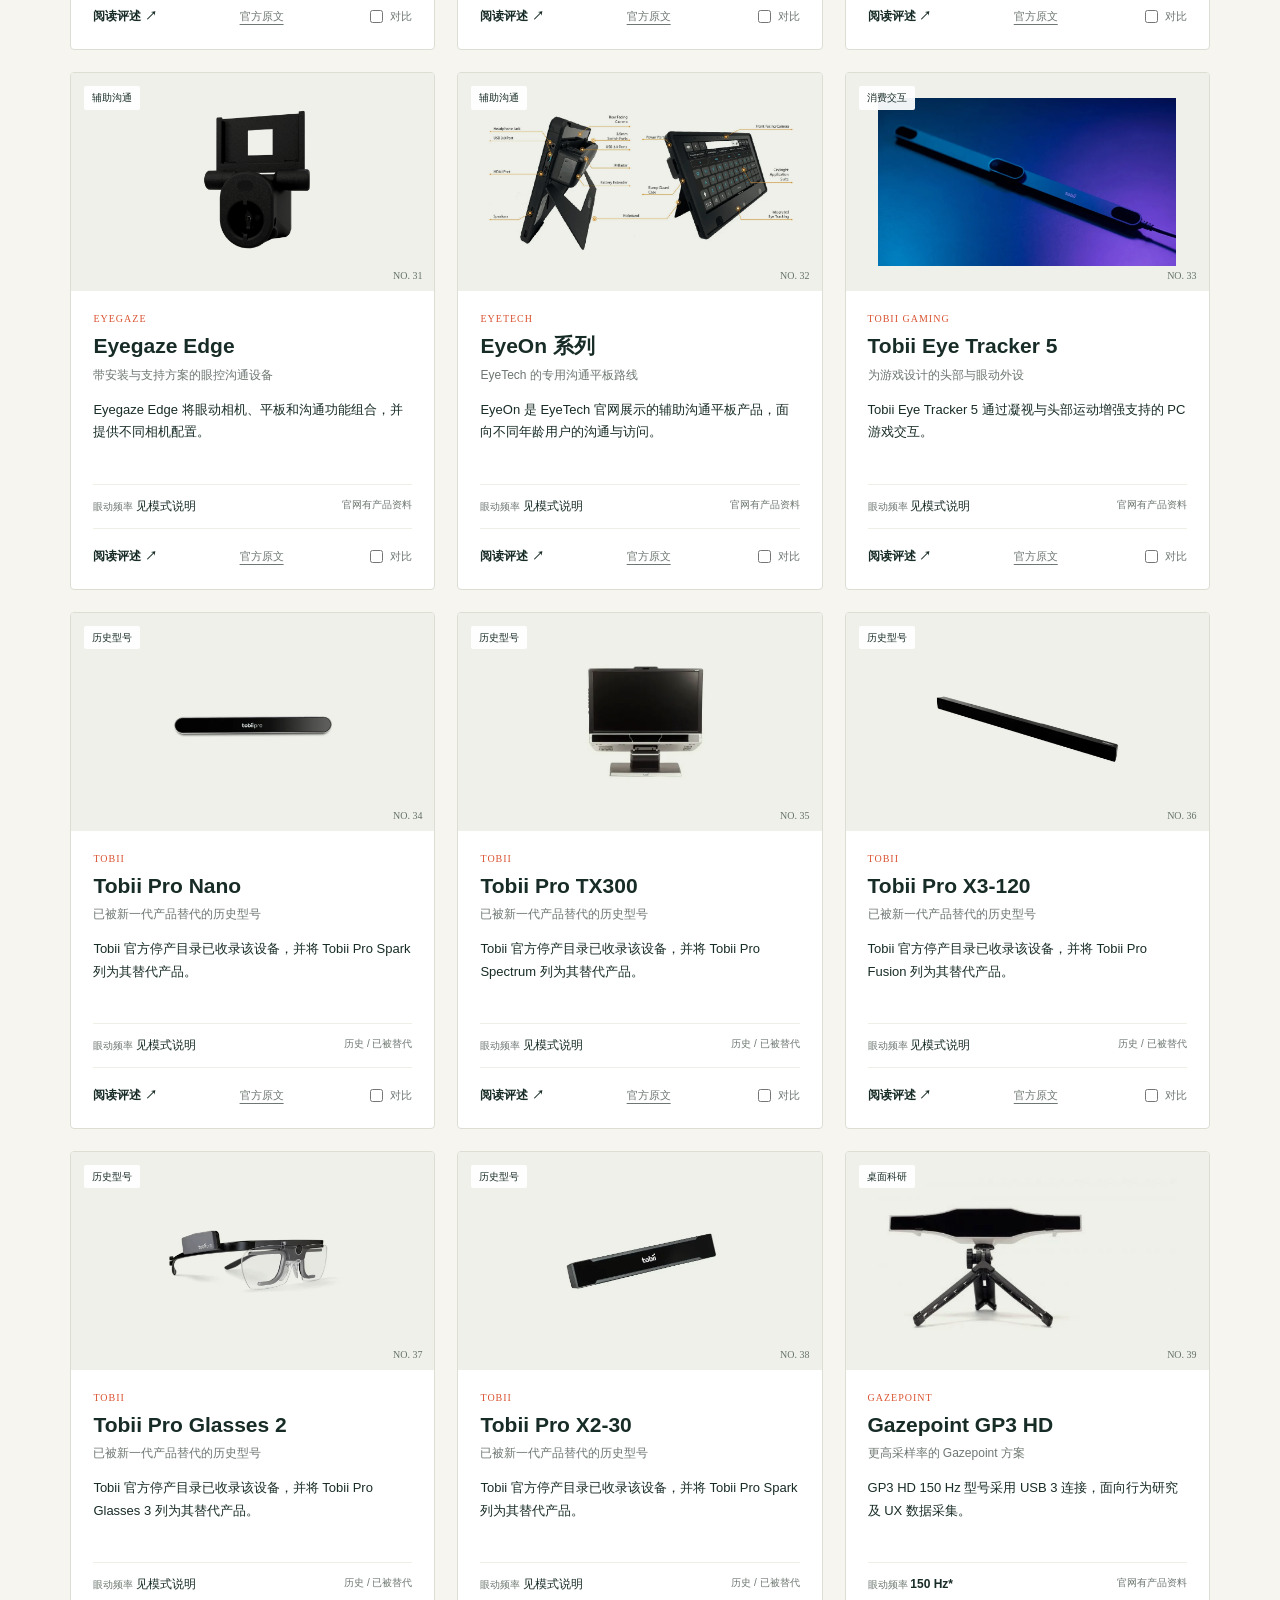
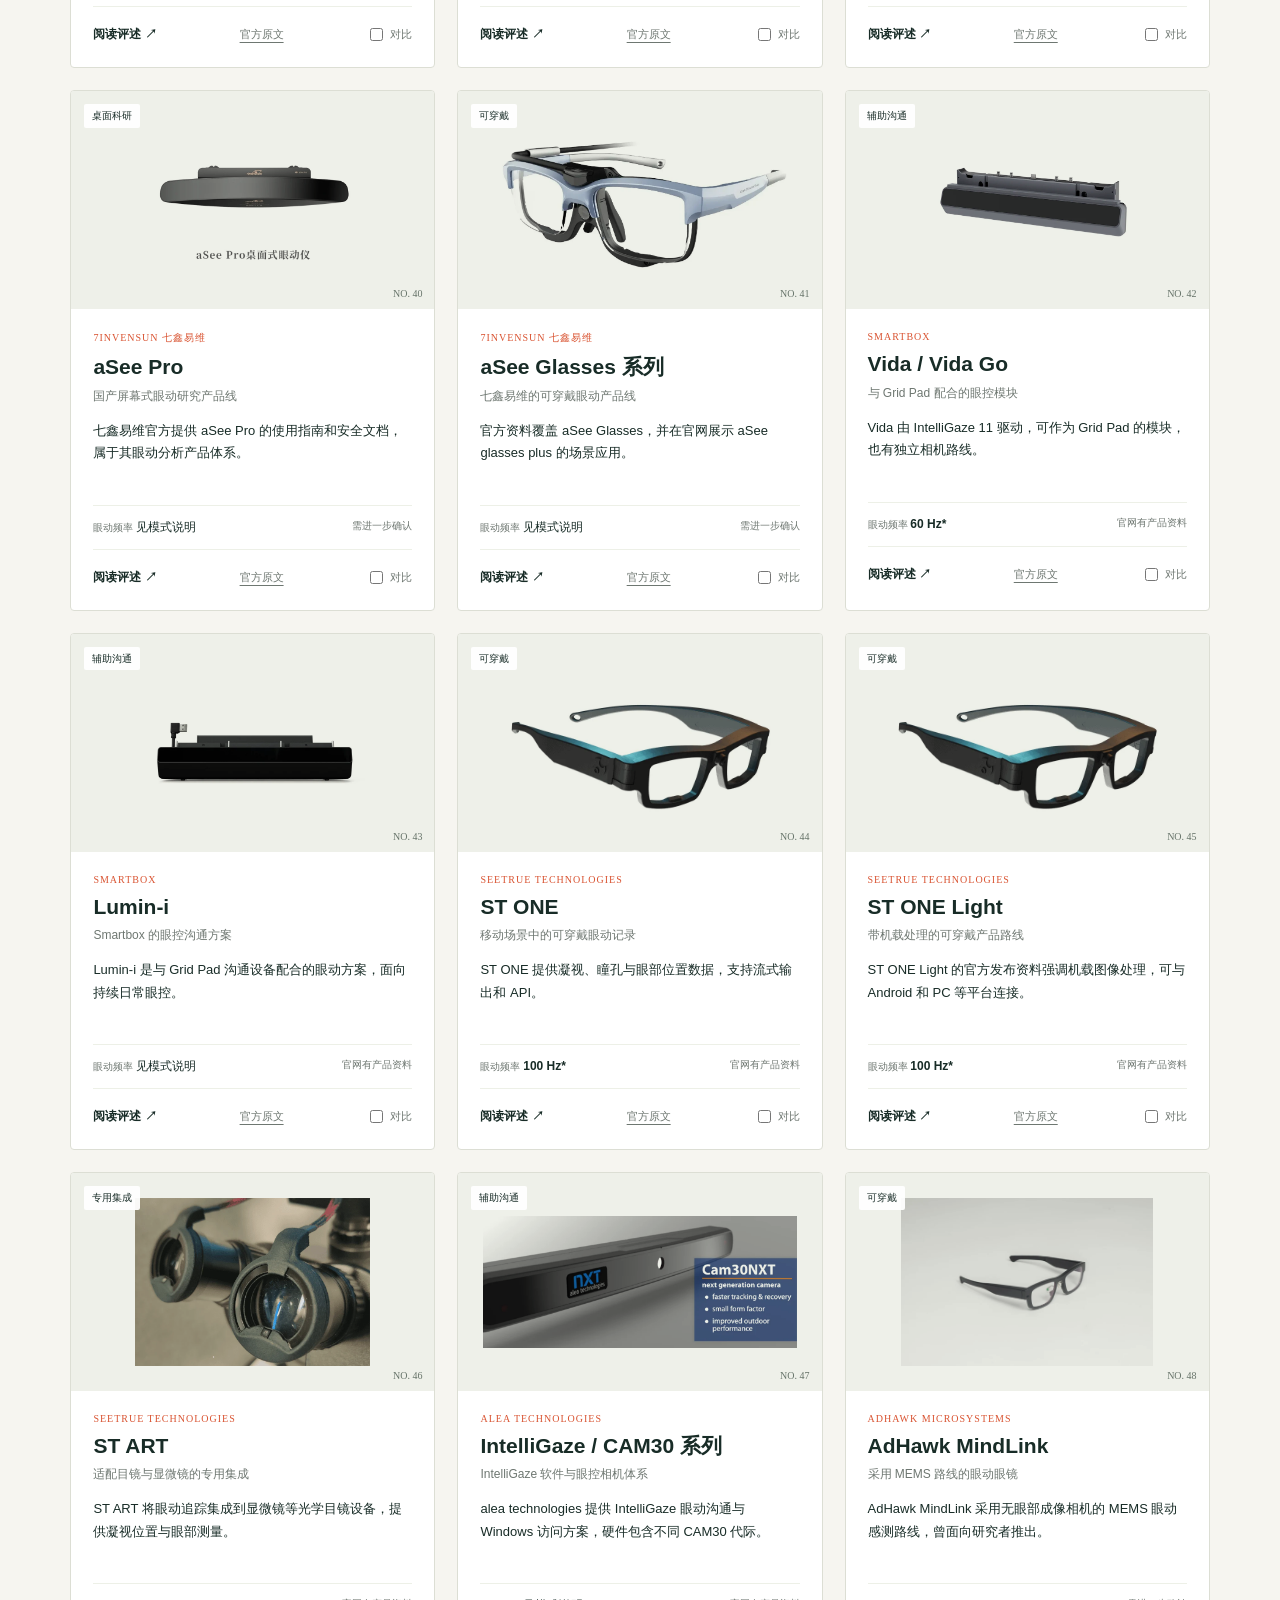
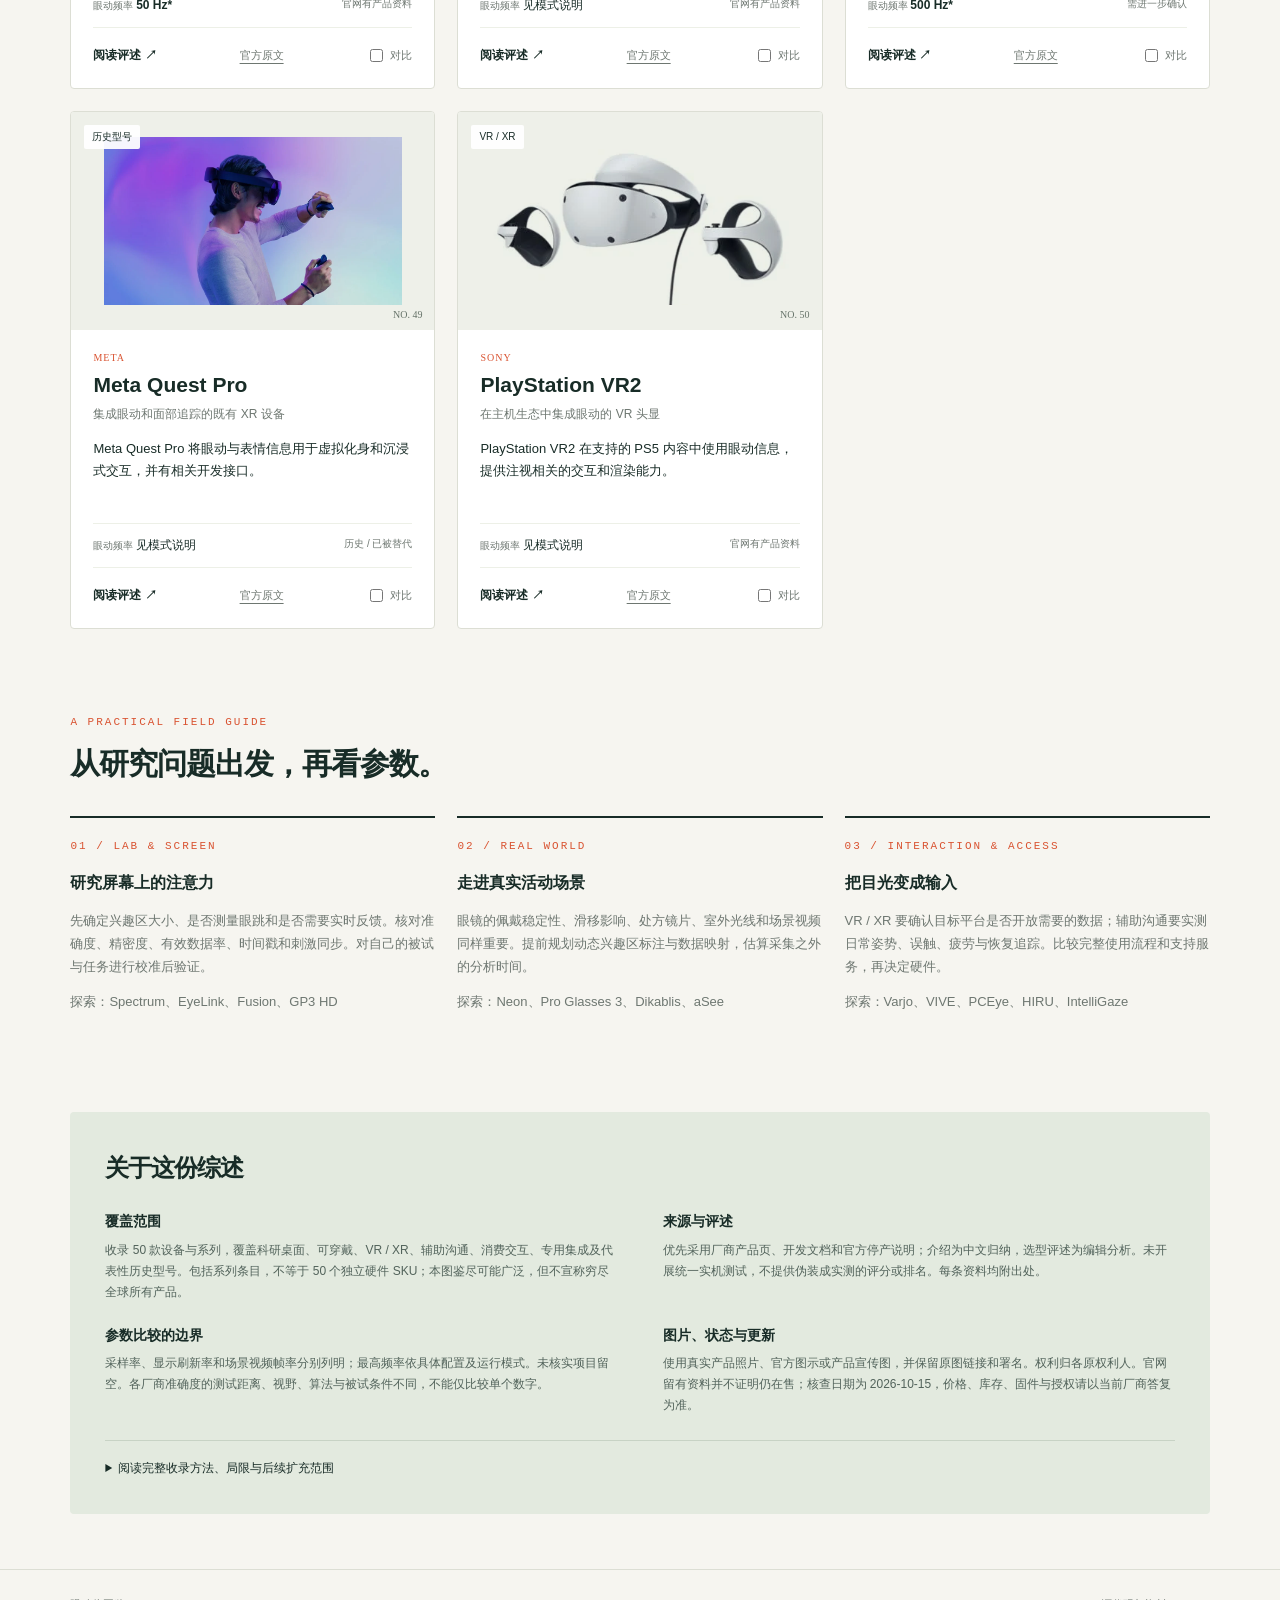
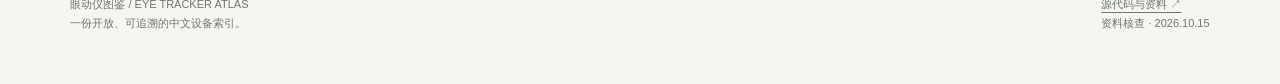
==== commit 416fce62: "Add bilingual eye tracking history timeline and preserve atlas edition" ====
--- a/index.html
+++ b/index.html
@@ -1,5 +1,5 @@
-<!doctype html><html lang="zh-CN"><head><meta charset="UTF-8"><meta name="viewport" content="width=device-width,initial-scale=1"><meta name="description" content="眼动仪中文图鉴：科研桌面、可穿戴、VR/XR、辅助沟通和历史设备，附真实图片、选型评述、参数条件和官方来源。"><meta name="theme-color" content="#f6f5f0"><meta property="og:title" content="眼动仪图鉴 · Eye Tracker Atlas"><meta property="og:description" content="从实验室到真实世界，探索眼动追踪设备。"><meta property="og:image" content="https://sharkburger.github.io/eyetracker/assets/glasses3.webp"><title>眼动仪图鉴 · Eye Tracker Atlas</title><link rel="icon" href="favicon.svg" type="image/svg+xml"><link rel="stylesheet" href="style.css?v=atlas1015-en2"><script src="app.js?v=atlas1015" defer></script><link rel="alternate" hreflang="zh-CN" href="https://sharkburger.github.io/eyetracker/"><link rel="alternate" hreflang="en" href="https://sharkburger.github.io/eyetracker/en.html"><link rel="canonical" href="https://sharkburger.github.io/eyetracker/"><script src="language.js?v=eyetracker-20261015-bilingual2" defer></script></head><body>
-<header><a class="brand" href="#"><svg viewBox="0 0 40 28" fill="none" aria-hidden="true"><path d="M2 14S9 3 20 3s18 11 18 11-7 11-18 11S2 14 2 14Z" stroke="currentColor" stroke-width="2"/><circle cx="20" cy="14" r="6" stroke="currentColor" stroke-width="2"/><circle cx="20" cy="14" r="2" fill="#d95331"/></svg><span>眼动仪图鉴</span></a><nav aria-label="主导航"><a href="#catalog">设备目录</a><a href="#guide">选型指南</a><a href="#method">关于综述</a><a id="language-switch" href="en.html" lang="en" hreflang="en" aria-label="Switch to English">EN</a><a class="github" href="https://github.com/sharkburger/eyetracker" target="_blank" rel="noopener noreferrer">GitHub ↗</a></nav></header>
+<!doctype html><html lang="zh-CN"><head><meta charset="UTF-8"><meta name="viewport" content="width=device-width,initial-scale=1"><meta name="description" content="眼动仪中文图鉴：科研桌面、可穿戴、VR/XR、辅助沟通和历史设备，附真实图片、选型评述、参数条件和官方来源。"><meta name="theme-color" content="#f6f5f0"><meta property="og:title" content="眼动仪图鉴 · Eye Tracker Atlas"><meta property="og:description" content="从实验室到真实世界，探索眼动追踪设备。"><meta property="og:image" content="https://sharkburger.github.io/eyetracker/assets/glasses3.webp"><title>眼动仪图鉴 · Eye Tracker Atlas</title><link rel="icon" href="favicon.svg" type="image/svg+xml"><link rel="stylesheet" href="style.css?v=atlas1015-en2"><script src="app.js?v=atlas1015" defer></script><link rel="alternate" hreflang="zh-CN" href="https://sharkburger.github.io/eyetracker/"><link rel="alternate" hreflang="en" href="https://sharkburger.github.io/eyetracker/en.html"><link rel="canonical" href="https://sharkburger.github.io/eyetracker/"><script src="language.js?v=eyetracker-20261015-bilingual2" defer></script><link rel="stylesheet" href="navigation.css?v=history20261016-1"></head><body>
+<header><a class="brand" href="#"><svg viewBox="0 0 40 28" fill="none" aria-hidden="true"><path d="M2 14S9 3 20 3s18 11 18 11-7 11-18 11S2 14 2 14Z" stroke="currentColor" stroke-width="2"/><circle cx="20" cy="14" r="6" stroke="currentColor" stroke-width="2"/><circle cx="20" cy="14" r="2" fill="#d95331"/></svg><span>眼动仪图鉴</span></a><nav class="atlas-navigation" aria-label="主导航"><a href="#catalog">设备目录</a><a href="history.html">历史发展</a><a href="#guide">选型指南</a><a href="#method">关于综述</a><a id="language-switch" href="en.html" lang="en" hreflang="en" aria-label="Switch to English">EN</a><a class="github" href="https://github.com/sharkburger/eyetracker" target="_blank" rel="noopener noreferrer">GitHub ↗</a></nav></header>
 <main><section class="hero"><div><div class="eyebrow">EYE TRACKER ATLAS / 2026 EDITION</div><h1>追随目光，<br>探索<em>眼动世界。</em></h1><p class="intro">从实验室到真实场景，从屏幕研究到空间交互。<br>一份可检索、可对比、可追溯来源的中文眼动设备综述。</p><div class="actions"><a class="solid" href="#catalog">探索设备目录 <span>↘</span></a><a href="#guide" style="font-size:13px">如何选择眼动仪 ↗</a></div><p class="mono" style="color:var(--muted);margin-top:27px;letter-spacing:1px">资料核查 · 2026.10.15 &nbsp; / &nbsp; 持续扩充的公开图鉴</p></div><div class="diagram" role="img" aria-label="眼动追踪示意图：凝视路径连接不同注视点，并汇聚到眼睛"><div class="caption mono">01 — FOLLOW THE GAZE</div><svg viewBox="0 0 520 400" fill="none"><ellipse cx="267" cy="195" rx="150" ry="105" stroke="#b6c4b2" stroke-width="1" stroke-dasharray="3 5"/><ellipse cx="267" cy="195" rx="116" ry="77" stroke="#b6c4b2" stroke-width="1"/><path d="M95 195Q264 15 438 195Q264 371 95 195Z" stroke="#263e32" stroke-width="2"/><ellipse cx="267" cy="195" rx="57" ry="68" fill="#d3ddcc" stroke="#263e32" stroke-width="2"/><ellipse cx="267" cy="195" rx="24" ry="34" fill="#263e32"/><circle cx="255" cy="181" r="7" fill="#f6f5f0"/><path d="M91 280L153 114L377 106L351 296L267 195" stroke="#d95331" stroke-width="1.5" stroke-dasharray="4 5"/><g fill="#d95331"><circle cx="91" cy="280" r="4"/><circle cx="153" cy="114" r="7"/><circle cx="377" cy="106" r="5"/><circle cx="351" cy="296" r="8"/><circle cx="267" cy="195" r="4"/></g><g stroke="#d95331" opacity=".4"><circle cx="91" cy="280" r="11"/><circle cx="153" cy="114" r="18"/><circle cx="377" cy="106" r="13"/><circle cx="351" cy="296" r="22"/></g><g fill="#7c8d78" font-family="monospace" font-size="9"><text x="105" y="296">FIXATION 01</text><text x="168" y="99">02</text><text x="389" y="99">03</text><text x="373" y="311">04</text></g><path d="M46 195h25m392 0h25M267 41v22m0 270v22" stroke="#94a18d"/></svg><div class="bottom mono">GAZE · PUPIL · MOVEMENT</div></div></section>
 <section class="stats" aria-label="图鉴统计"><div class="stat"><strong>50</strong><span>款设备与产品系列</span></div><div class="stat"><strong>27</strong><span>个品牌与厂商</span></div><div class="stat"><strong>7</strong><span>种用途分类</span></div><div class="stat"><strong>100%</strong><span>附原始资料链接</span></div></section>
 <section id="catalog"><div class="section-title"><div><div class="eyebrow">THE COLLECTION</div><h2>找到适合你的眼动设备</h2></div><p>勾选 2–4 款对比 · 频率 * 请见详情中的模式条件</p></div><noscript><p class="noscript">当前浏览器未启用 JavaScript，仍可阅读全部设备简介并打开官方链接；筛选、详情和对比需要启用 JavaScript。完整资料也可下载 JSON。</p></noscript><div class="toolbar"><div class="inputs"><div class="search"><svg viewBox="0 0 24 24" fill="none" stroke="currentColor" stroke-width="1.5" aria-hidden="true"><circle cx="10" cy="10" r="6.5"/><path d="m15 15 6 6"/></svg><input id="search" type="search" aria-label="搜索设备、品牌或用途" placeholder="搜索设备、品牌、用途，例如 Neon、阅读、VR…"></div><select id="brand" aria-label="筛选品牌"><option value="">所有品牌</option><option>7invensun 七鑫易维</option><option>AdHawk Microsystems</option><option>Apple</option><option>Arrington Research</option><option>Cambridge Research Systems</option><option>Ergoneers</option><option>EyeTech</option><option>Eyegaze</option><option>FOVE</option><option>Gazepoint</option><option>HTC VIVE</option><option>IRISBOND</option><option>Meta</option><option>Microsoft</option><option>Pimax</option><option>Pupil Labs</option><option>SR Research</option><option>SeeTrue Technologies</option><option>Smart Eye</option><option>Smartbox</option><option>Sony</option><option>Tobii</option><option>Tobii Dynavox</option><option>Tobii Gaming</option><option>VPixx</option><option>Varjo</option><option>alea technologies</option></select><select id="status" aria-label="筛选资料状态"><option value="">所有资料状态</option><option>官网有产品资料</option><option>历史 / 已被替代</option><option>需进一步确认</option></select></div><div class="tabs" role="group" aria-label="设备分类"><button type="button" data-category="全部" aria-pressed="true" class="active">全部<span>50</span></button><button type="button" data-category="桌面科研" aria-pressed="false" class="">桌面科研<span>15</span></button><button type="button" data-category="可穿戴" aria-pressed="false" class="">可穿戴<span>9</span></button><button type="button" data-category="VR / XR" aria-pressed="false" class="">VR / XR<span>7</span></button><button type="button" data-category="辅助沟通" aria-pressed="false" class="">辅助沟通<span>9</span></button><button type="button" data-category="消费交互" aria-pressed="false" class="">消费交互<span>1</span></button><button type="button" data-category="专用集成" aria-pressed="false" class="">专用集成<span>1</span></button><button type="button" data-category="历史型号" aria-pressed="false" class="">历史型号<span>8</span></button></div></div><div class="results-bar"><span id="result-count" aria-live="polite">50 款设备与产品系列</span><div><label for="sort">排序 </label><select id="sort" style="border:0;background:transparent;color:inherit;font-size:12px"><option value="default">编辑顺序</option><option value="name">名称 A–Z</option><option value="hz">所列采样率 ↓</option></select><button id="reset">重置筛选</button></div></div><div class="grid" id="grid"><article class="card" id="card-spectrum" data-id="spectrum"><div class="picture"><span class="category">桌面科研</span><img src="assets/spectrum.webp" alt="Tobii Pro Spectrum — 产品照片或官方图示" loading="lazy" width="360" height="220"><span class="number">NO. 01</span></div><div class="card-body"><div class="maker">Tobii</div><h3>Tobii Pro Spectrum</h3><p class="tagline">高采样率实验室平台</p><p class="desc">面向视觉、认知与眼球运动研究的屏幕式系统，可记录最高 1200 Hz 的凝视数据。</p><div class="specs"><span>眼动频率 <b>1200 Hz*</b></span><span>官网有产品资料</span></div><div class="card-actions"><button class="detail" data-device="spectrum" aria-label="查看 Tobii Pro Spectrum 完整介绍">阅读评述 ↗</button><a href="https://www.tobii.com/products/eye-trackers/screen-based/tobii-pro-spectrum" target="_blank" rel="noopener noreferrer" aria-label="Tobii Pro Spectrum 官方原文">官方原文</a><label class="compare-label"><input type="checkbox" class="compare-check" value="spectrum" aria-label="对比 Tobii Pro Spectrum"> 对比</label></div></div></article>
--- a/navigation.css
+++ b/navigation.css
@@ -0,0 +1,2 @@
+/* Keep all catalog navigation links available on smaller screens. */
+@media(max-width:900px){header:has(.atlas-navigation){height:auto;min-height:80px;flex-wrap:wrap;gap:12px;padding-top:13px;padding-bottom:13px}.atlas-navigation{flex-wrap:wrap;gap:14px}}
